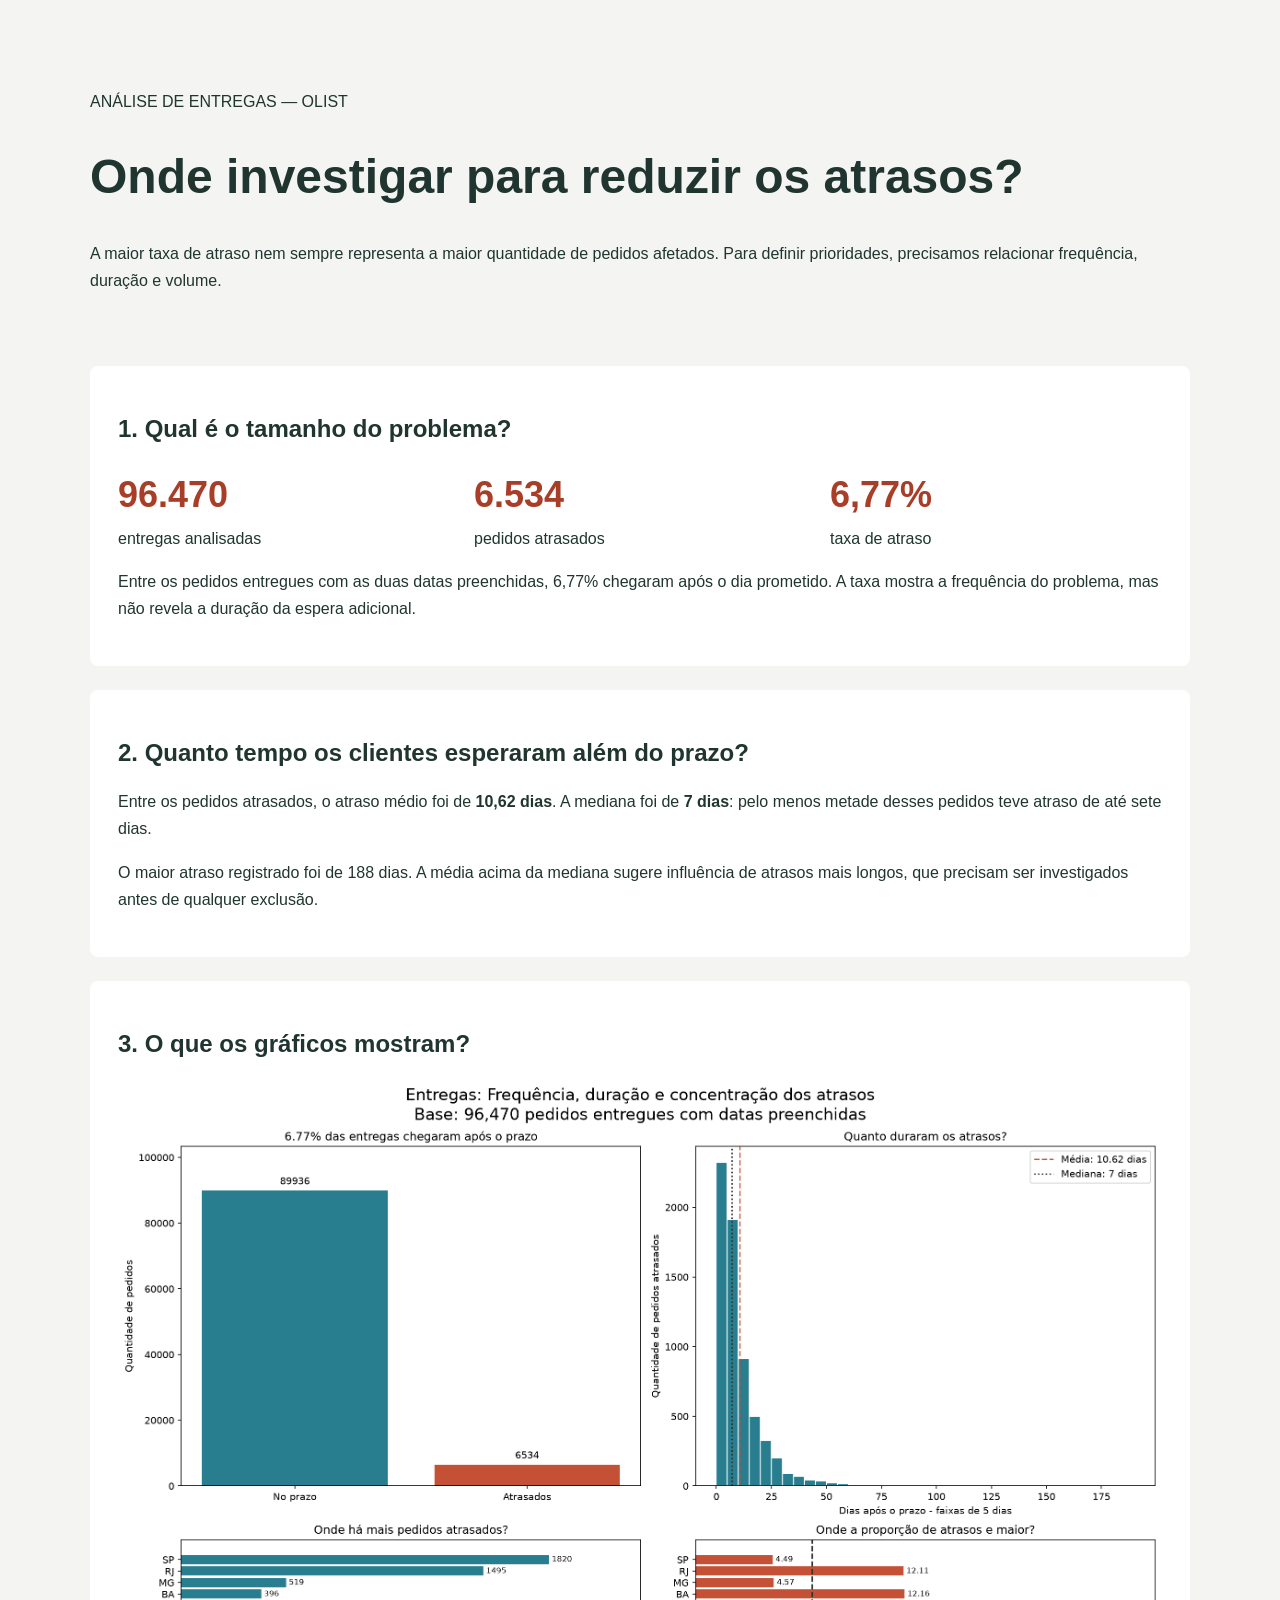
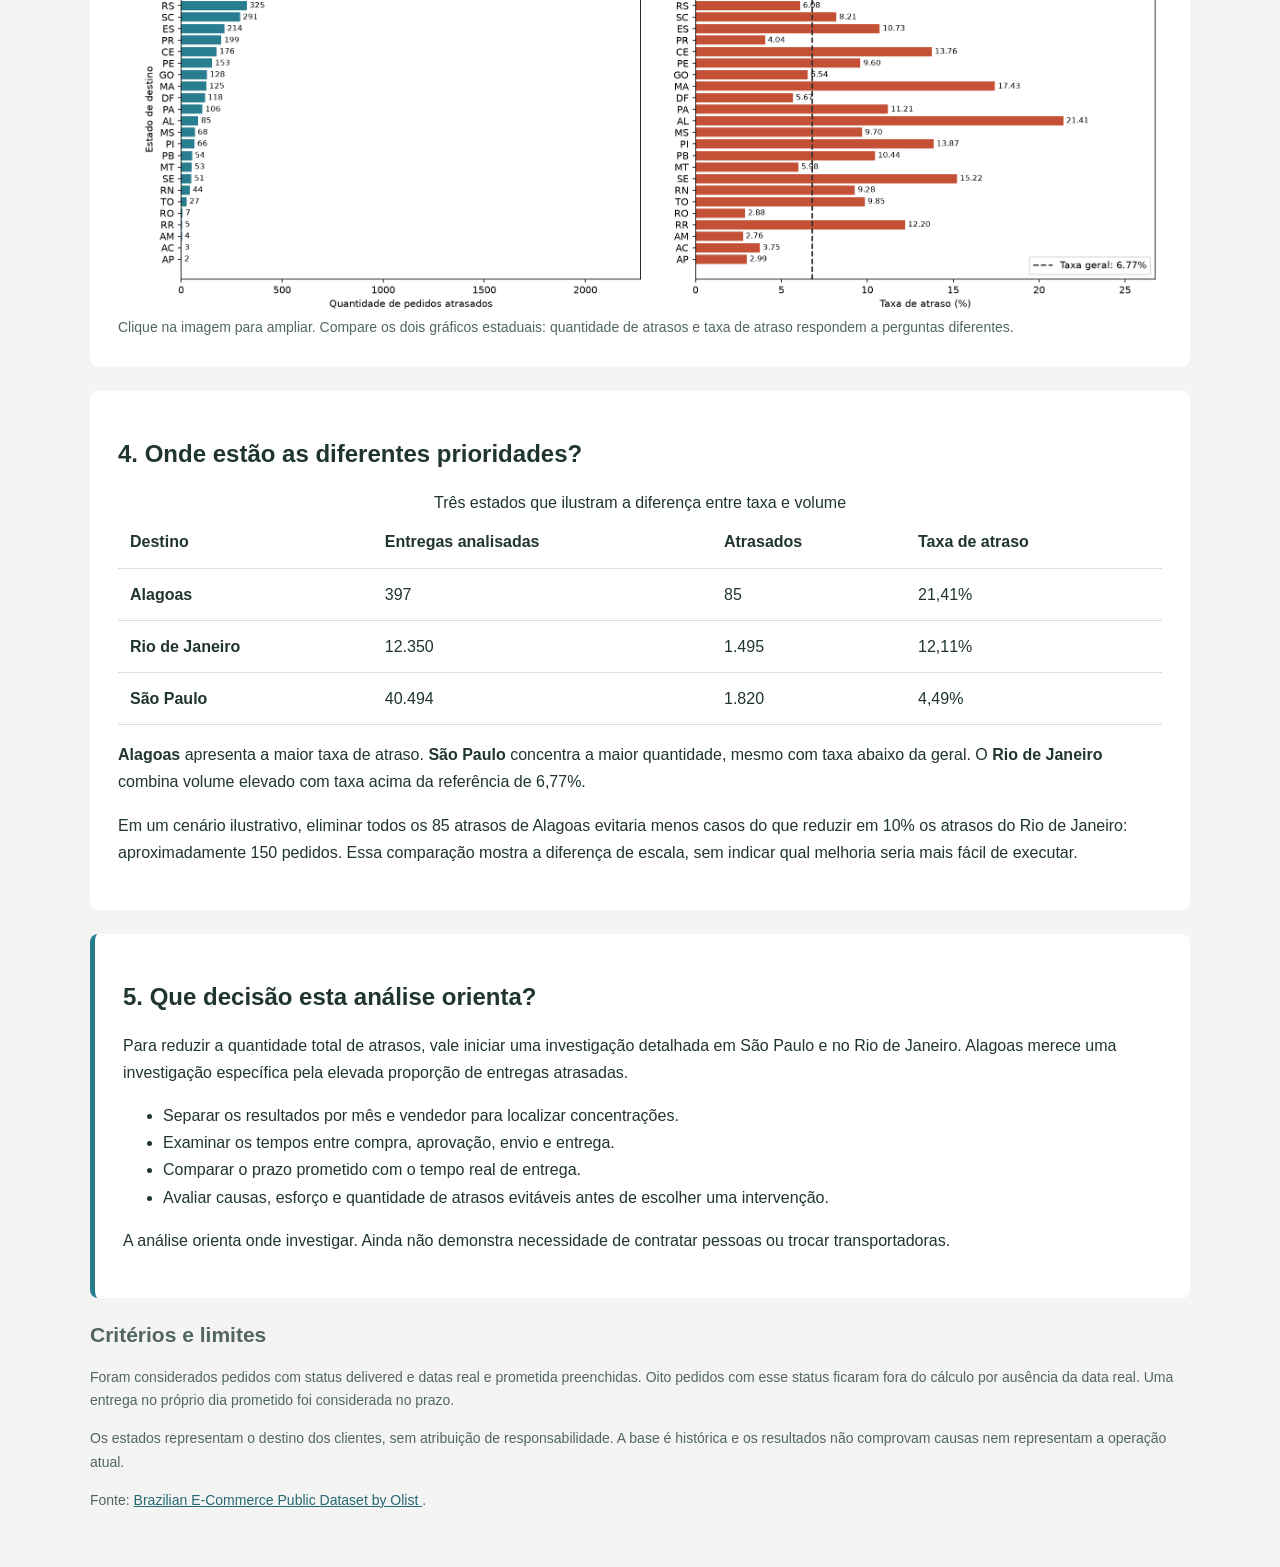
==== web/index.html @ 80754fc5 "Conclui análise dos prazos de entrega com indicadores e apresentação HTML - Calcula taxa de atraso, " ====
<!DOCTYPE html>
<html lang="pt-BR">

<head>
    <meta charset="UTF-8">
    <meta name="viewport" content="width=device-width, initial-scale=1.0">
    <title>Análise de entregas - Olist</title>
    <link rel="stylesheet" href="style.css">
</head>

<body>
    <main>
        <header>
            <p>ANÁLISE DE ENTREGAS — OLIST</p>
            <h1>Onde investigar para reduzir os atrasos?</h1>
            <p>
                A maior taxa de atraso nem sempre representa a maior
                quantidade de pedidos afetados. Para definir prioridades,
                precisamos relacionar frequência, duração e volume.
            </p>
        </header>

        <section>
            <h2>1. Qual é o tamanho do problema?</h2>

            <div class="indicadores">
                <div class="indicador">
                    <strong>96.470</strong>
                    <span>entregas analisadas</span>
                </div>

                <div class="indicador">
                    <strong>6.534</strong>
                    <span>pedidos atrasados</span>
                </div>

                <div class="indicador">
                    <strong>6,77%</strong>
                    <span>taxa de atraso</span>
                </div>
            </div>

            <p>
                Entre os pedidos entregues com as duas datas preenchidas,
                6,77% chegaram após o dia prometido. A taxa mostra a frequência
                do problema, mas não revela a duração da espera adicional.
            </p>
        </section>

        <section>
            <h2>2. Quanto tempo os clientes esperaram além do prazo?</h2>

            <p>
                Entre os pedidos atrasados, o atraso médio foi de
                <strong>10,62 dias</strong>. A mediana foi de
                <strong>7 dias</strong>: pelo menos metade desses pedidos
                teve atraso de até sete dias.
            </p>

            <p>
                O maior atraso registrado foi de 188 dias. A média acima
                da mediana sugere influência de atrasos mais longos,
                que precisam ser investigados antes de qualquer exclusão.
            </p>
        </section>

        <section>
            <h2>3. O que os gráficos mostram?</h2>

            <figure>
                <a href="imagens/grafico_entregas.png" target="_blank" rel="noopener">
                    <img src="imagens/grafico_entregas.png" alt="Quatro gráficos mostram a quantidade de entregas
                        no prazo e atrasadas, a distribuição dos dias de atraso
                        e a quantidade e a taxa de atraso por estado de destino.">
                </a>

                <figcaption>
                    Clique na imagem para ampliar. Compare os dois gráficos
                    estaduais: quantidade de atrasos e taxa de atraso
                    respondem a perguntas diferentes.
                </figcaption>
            </figure>
        </section>

        <section>
            <h2>4. Onde estão as diferentes prioridades?</h2>

            <div class="tabela">
                <table>
                    <caption>Três estados que ilustram a diferença entre taxa e volume</caption>
                    <thead>
                        <tr>
                            <th scope="col">Destino</th>
                            <th scope="col">Entregas analisadas</th>
                            <th scope="col">Atrasados</th>
                            <th scope="col">Taxa de atraso</th>
                        </tr>
                    </thead>
                    <tbody>
                        <tr>
                            <th scope="row">Alagoas</th>
                            <td>397</td>
                            <td>85</td>
                            <td>21,41%</td>
                        </tr>
                        <tr>
                            <th scope="row">Rio de Janeiro</th>
                            <td>12.350</td>
                            <td>1.495</td>
                            <td>12,11%</td>
                        </tr>
                        <tr>
                            <th scope="row">São Paulo</th>
                            <td>40.494</td>
                            <td>1.820</td>
                            <td>4,49%</td>
                        </tr>
                    </tbody>
                </table>
            </div>

            <p>
                <strong>Alagoas</strong> apresenta a maior taxa de atraso.
                <strong>São Paulo</strong> concentra a maior quantidade,
                mesmo com taxa abaixo da geral. O
                <strong>Rio de Janeiro</strong> combina volume elevado
                com taxa acima da referência de 6,77%.
            </p>

            <p>
                Em um cenário ilustrativo, eliminar todos os 85 atrasos
                de Alagoas evitaria menos casos do que reduzir em 10%
                os atrasos do Rio de Janeiro: aproximadamente 150 pedidos.
                Essa comparação mostra a diferença de escala,
                sem indicar qual melhoria seria mais fácil de executar.
            </p>
        </section>

        <section class="conclusao">
            <h2>5. Que decisão esta análise orienta?</h2>

            <p>
                Para reduzir a quantidade total de atrasos, vale iniciar
                uma investigação detalhada em São Paulo e no Rio de Janeiro.
                Alagoas merece uma investigação específica pela elevada
                proporção de entregas atrasadas.
            </p>

            <ul>
                <li>
                    Separar os resultados por mês e vendedor para localizar
                    concentrações.
                </li>
                <li>
                    Examinar os tempos entre compra, aprovação, envio e entrega.
                </li>
                <li>
                    Comparar o prazo prometido com o tempo real de entrega.
                </li>
                <li>
                    Avaliar causas, esforço e quantidade de atrasos evitáveis
                    antes de escolher uma intervenção.
                </li>
            </ul>

            <p>
                A análise orienta onde investigar. Ainda não demonstra
                necessidade de contratar pessoas ou trocar transportadoras.
            </p>
        </section>

        <footer>
            <h2>Critérios e limites</h2>
            <p>
                Foram considerados pedidos com status delivered e datas
                real e prometida preenchidas. Oito pedidos com esse status
                ficaram fora do cálculo por ausência da data real.
                Uma entrega no próprio dia prometido foi considerada no prazo.
            </p>
            <p>
                Os estados representam o destino dos clientes, sem atribuição
                de responsabilidade. A base é histórica e os resultados não
                comprovam causas nem representam a operação atual.
            </p>
            <p>
                Fonte:
                <a href="https://www.kaggle.com/datasets/olistbr/brazilian-ecommerce">
                    Brazilian E-Commerce Public Dataset by Olist
                </a>.
            </p>
        </footer>
    </main>
</body>

</html>
---- web/style.css ----
body {
     margin: 0;
     background: #f4f5f2;
     color: #203530;
     font-family: Arial, sans-serif;
     line-height: 1.7;
 }

 main {
     max-width: 1100px;
     margin: auto;
     padding: 40px 24px;
 }

 header {
     padding: 32px 0;
 }

 h1,
 h2 {
     line-height: 1.25;
 }

 h1 {
     font-size: clamp(30px, 5vw, 48px);
 }

 section {
     margin: 24px 0;
     padding: 28px;
     background: white;
     border-radius: 8px;
 }

 .indicadores {
     display: flex;
     flex-wrap: wrap;
     gap: 24px;
 }

 .indicador {
     flex: 1 1 180px;
 }

 .indicador strong {
     display: block;
     color: #a83e28;
     font-size: 36px;
 }

 figure {
     margin: 0;
 }

 img {
     display: block;
     max-width: 100%;
     height: auto;
 }

 figcaption,
 footer {
     color: #52665e;
     font-size: 14px;
 }

 .conclusao {
     border-left: 5px solid #287d8e;
 }

 .tabela {
     overflow-x: auto;
 }

 table {
     width: 100%;
     border-collapse: collapse;
 }

 th,
 td {
     padding: 12px;
     text-align: left;
     border-bottom: 1px solid #ddd;
 }

 a {
     color: #246775;
 }
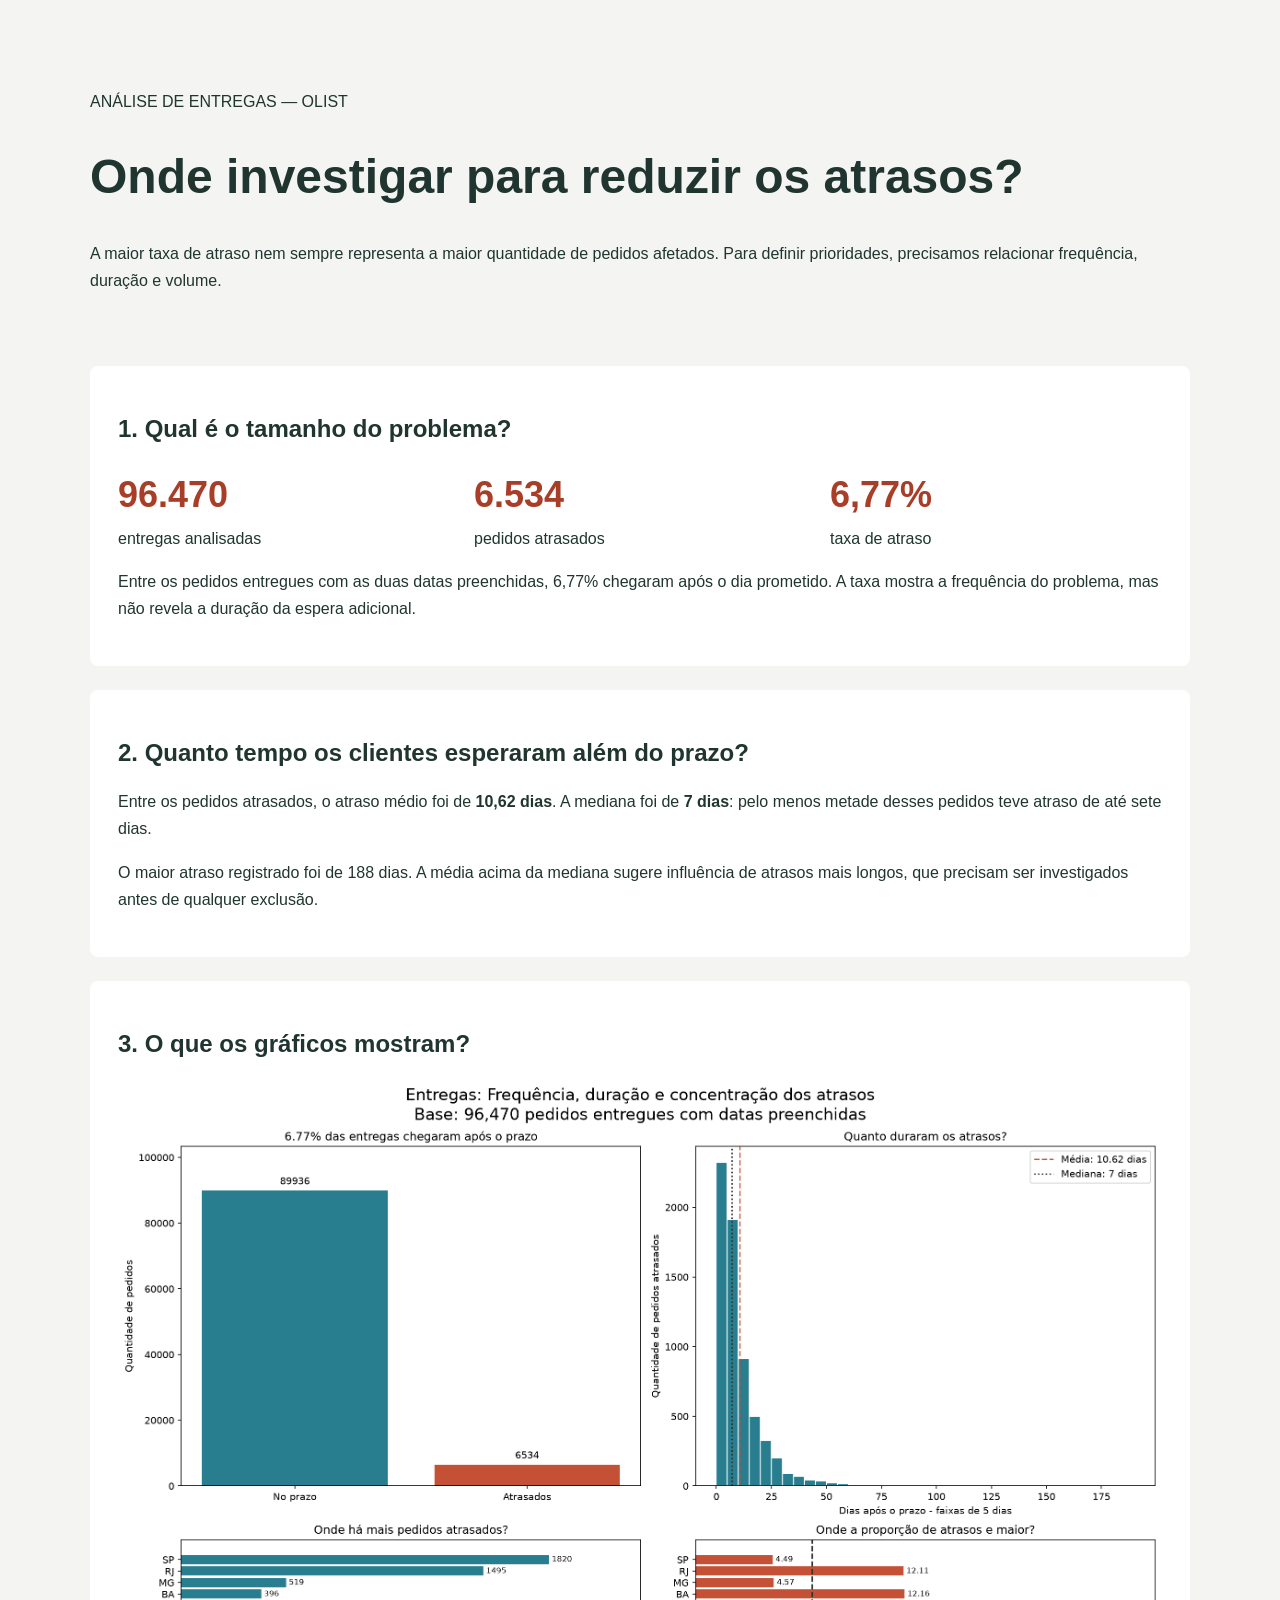
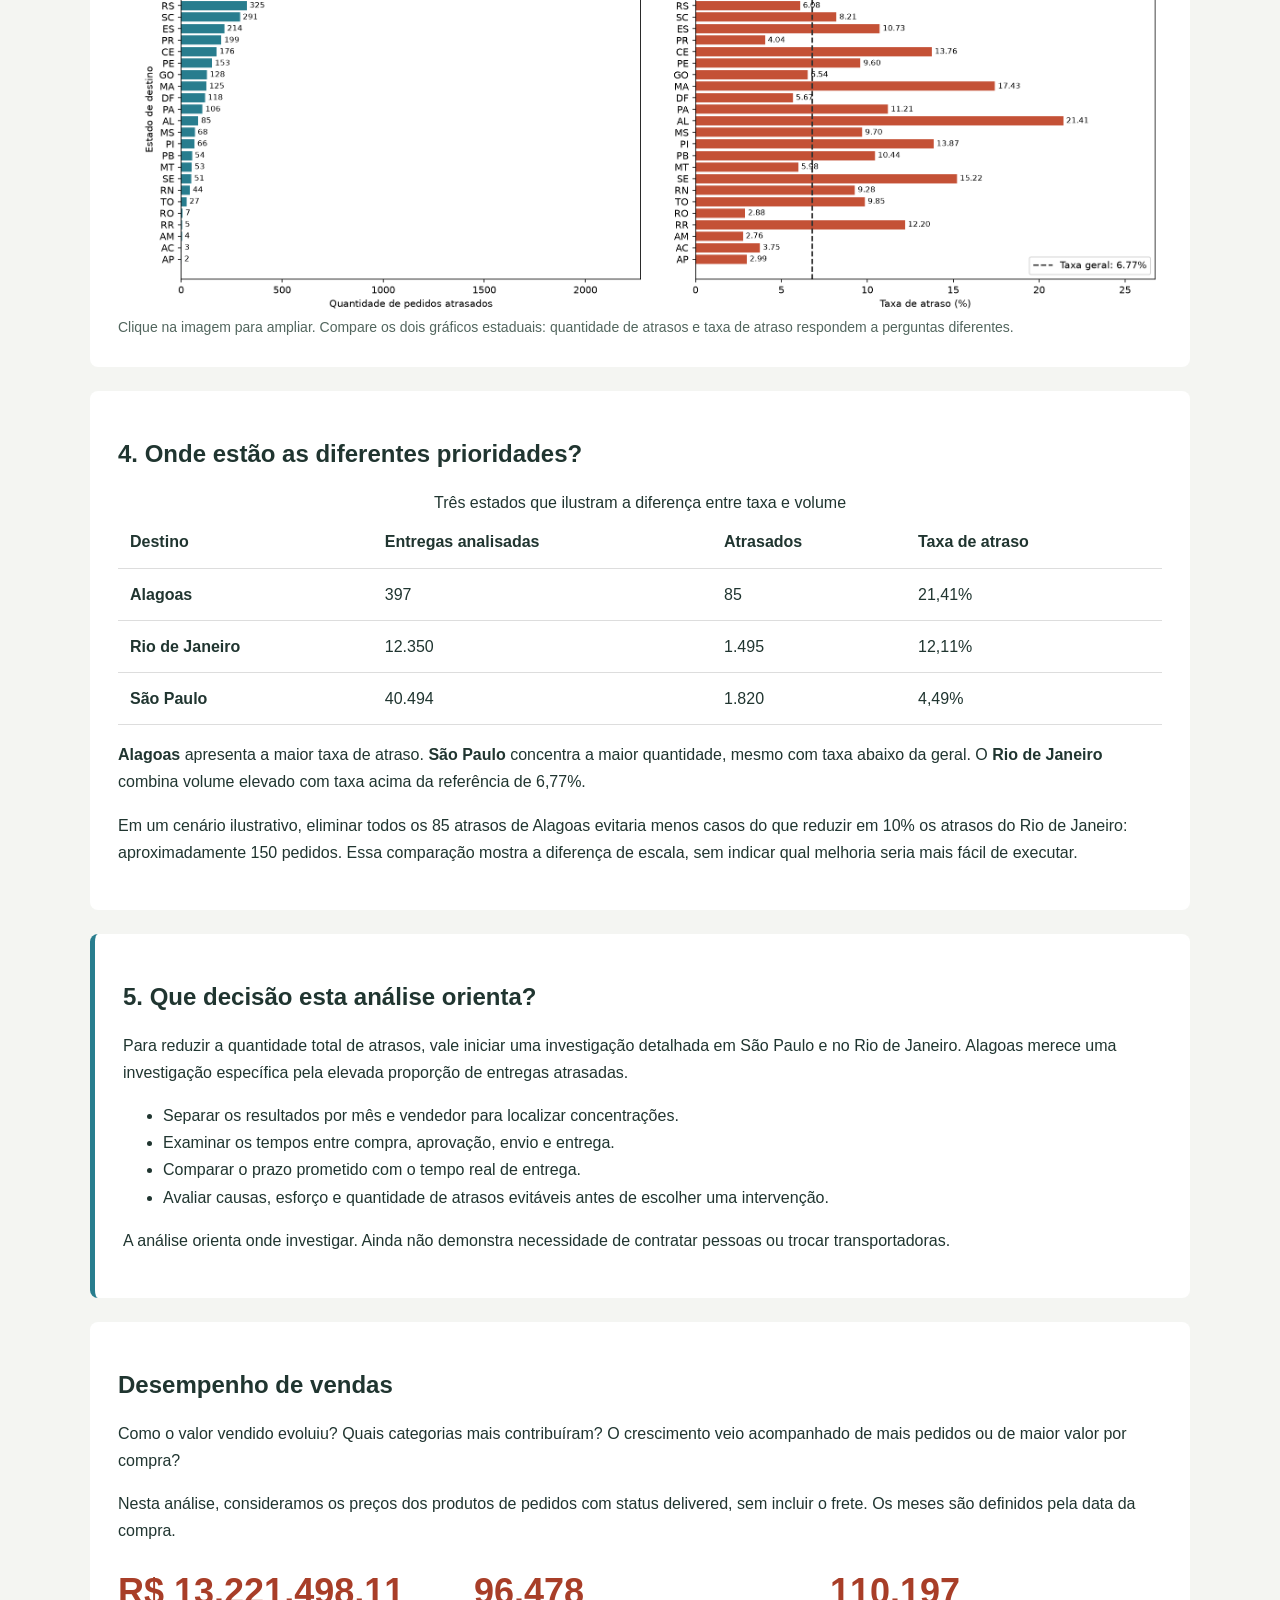
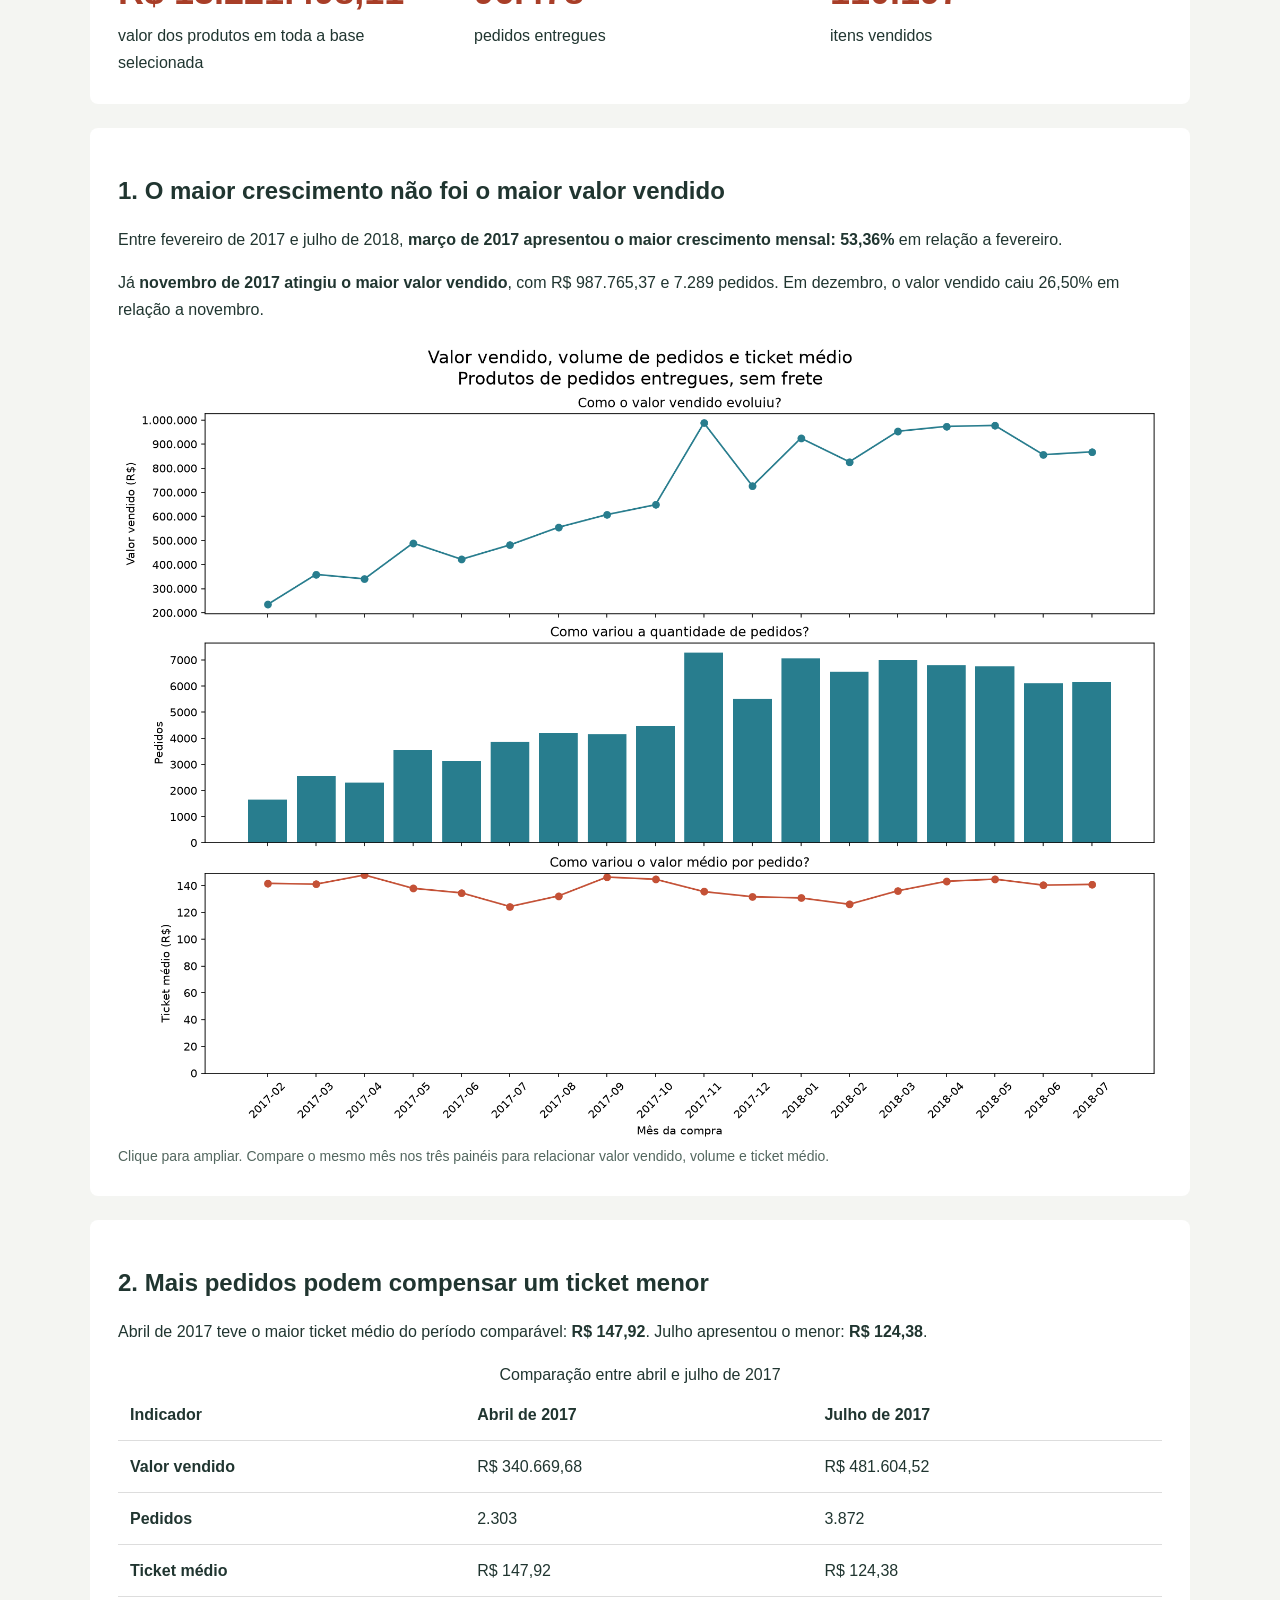
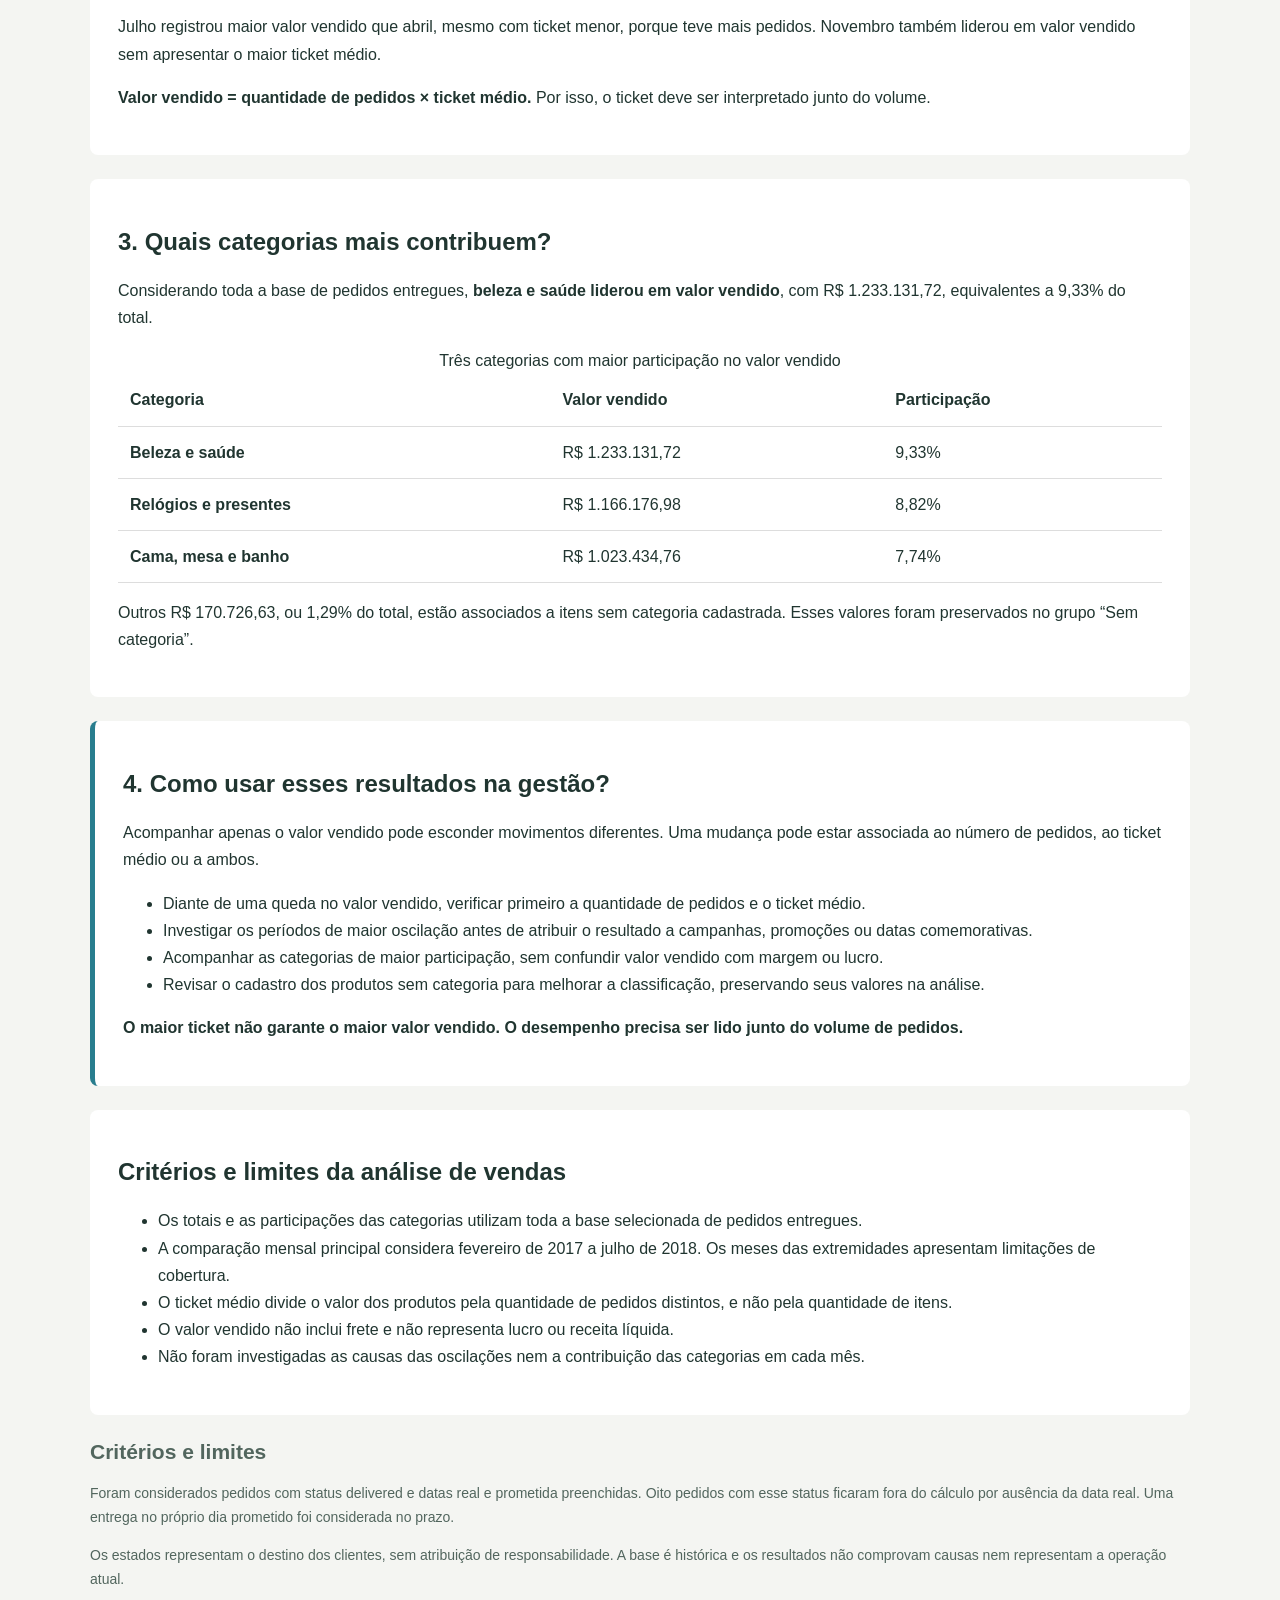
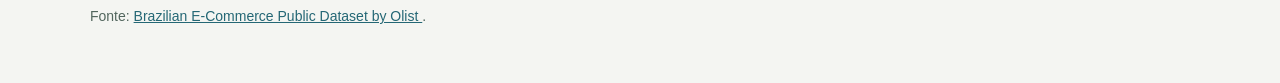
==== commit 4359f72b: "Adiciona análise de desempenho de vendas e apresentação dos resultados - Analisa evolução mensal do " ====
--- a/web/index.html
+++ b/web/index.html
@@ -169,6 +169,251 @@
             </p>
         </section>
 
+        <section id="vendas">
+            <h2>Desempenho de vendas</h2>
+
+            <p>
+                Como o valor vendido evoluiu? Quais categorias mais contribuíram?
+                O crescimento veio acompanhado de mais pedidos ou de maior
+                valor por compra?
+            </p>
+
+            <p>
+                Nesta análise, consideramos os preços dos produtos de pedidos
+                com status delivered, sem incluir o frete. Os meses são definidos
+                pela data da compra.
+            </p>
+
+            <div class="indicadores">
+                <div class="indicador">
+                    <strong>R$ 13.221.498,11</strong>
+                    <span>valor dos produtos em toda a base selecionada</span>
+                </div>
+
+                <div class="indicador">
+                    <strong>96.478</strong>
+                    <span>pedidos entregues</span>
+                </div>
+
+                <div class="indicador">
+                    <strong>110.197</strong>
+                    <span>itens vendidos</span>
+                </div>
+            </div>
+        </section>
+
+        <section>
+            <h2>1. O maior crescimento não foi o maior valor vendido</h2>
+
+            <p>
+                Entre fevereiro de 2017 e julho de 2018,
+                <strong>março de 2017 apresentou o maior crescimento mensal:
+                    53,36%</strong> em relação a fevereiro.
+            </p>
+
+            <p>
+                Já <strong>novembro de 2017 atingiu o maior valor vendido</strong>,
+                com R$ 987.765,37 e 7.289 pedidos. Em dezembro, o valor vendido
+                caiu 26,50% em relação a novembro.
+            </p>
+
+            <figure>
+                <a href="imagens/grafico_vendas_mensais.png" target="_blank" rel="noopener">
+                    <img src="imagens/grafico_vendas_mensais.png" alt="Três gráficos mensais apresentam valor vendido,
+                quantidade de pedidos e ticket médio, de fevereiro
+                de 2017 a julho de 2018.">
+                </a>
+
+                <figcaption>
+                    Clique para ampliar. Compare o mesmo mês nos três painéis
+                    para relacionar valor vendido, volume e ticket médio.
+                </figcaption>
+            </figure>
+        </section>
+
+        <section>
+            <h2>2. Mais pedidos podem compensar um ticket menor</h2>
+
+            <p>
+                Abril de 2017 teve o maior ticket médio do período comparável:
+                <strong>R$ 147,92</strong>. Julho apresentou o menor:
+                <strong>R$ 124,38</strong>.
+            </p>
+
+            <div class="tabela">
+                <table>
+                    <caption>
+                        Comparação entre abril e julho de 2017
+                    </caption>
+
+                    <thead>
+                        <tr>
+                            <th scope="col">Indicador</th>
+                            <th scope="col">Abril de 2017</th>
+                            <th scope="col">Julho de 2017</th>
+                        </tr>
+                    </thead>
+
+                    <tbody>
+                        <tr>
+                            <th scope="row">Valor vendido</th>
+                            <td>R$ 340.669,68</td>
+                            <td>R$ 481.604,52</td>
+                        </tr>
+
+                        <tr>
+                            <th scope="row">Pedidos</th>
+                            <td>2.303</td>
+                            <td>3.872</td>
+                        </tr>
+
+                        <tr>
+                            <th scope="row">Ticket médio</th>
+                            <td>R$ 147,92</td>
+                            <td>R$ 124,38</td>
+                        </tr>
+                    </tbody>
+                </table>
+            </div>
+
+            <p>
+                Julho registrou maior valor vendido que abril,
+                mesmo com ticket menor, porque teve mais pedidos.
+                Novembro também liderou em valor vendido sem apresentar
+                o maior ticket médio.
+            </p>
+
+            <p>
+                <strong>
+                    Valor vendido = quantidade de pedidos × ticket médio.
+                </strong>
+                Por isso, o ticket deve ser interpretado junto do volume.
+            </p>
+        </section>
+
+        <section>
+            <h2>3. Quais categorias mais contribuem?</h2>
+
+            <p>
+                Considerando toda a base de pedidos entregues,
+                <strong>beleza e saúde liderou em valor vendido</strong>,
+                com R$ 1.233.131,72, equivalentes a 9,33% do total.
+            </p>
+
+            <div class="tabela">
+                <table>
+                    <caption>
+                        Três categorias com maior participação no valor vendido
+                    </caption>
+
+                    <thead>
+                        <tr>
+                            <th scope="col">Categoria</th>
+                            <th scope="col">Valor vendido</th>
+                            <th scope="col">Participação</th>
+                        </tr>
+                    </thead>
+
+                    <tbody>
+                        <tr>
+                            <th scope="row">Beleza e saúde</th>
+                            <td>R$ 1.233.131,72</td>
+                            <td>9,33%</td>
+                        </tr>
+
+                        <tr>
+                            <th scope="row">Relógios e presentes</th>
+                            <td>R$ 1.166.176,98</td>
+                            <td>8,82%</td>
+                        </tr>
+
+                        <tr>
+                            <th scope="row">Cama, mesa e banho</th>
+                            <td>R$ 1.023.434,76</td>
+                            <td>7,74%</td>
+                        </tr>
+                    </tbody>
+                </table>
+            </div>
+
+            <p>
+                Outros R$ 170.726,63, ou 1,29% do total, estão associados
+                a itens sem categoria cadastrada. Esses valores foram
+                preservados no grupo “Sem categoria”.
+            </p>
+        </section>
+
+        <section class="conclusao">
+            <h2>4. Como usar esses resultados na gestão?</h2>
+
+            <p>
+                Acompanhar apenas o valor vendido pode esconder movimentos
+                diferentes. Uma mudança pode estar associada ao número
+                de pedidos, ao ticket médio ou a ambos.
+            </p>
+
+            <ul>
+                <li>
+                    Diante de uma queda no valor vendido, verificar primeiro
+                    a quantidade de pedidos e o ticket médio.
+                </li>
+
+                <li>
+                    Investigar os períodos de maior oscilação antes de atribuir
+                    o resultado a campanhas, promoções ou datas comemorativas.
+                </li>
+
+                <li>
+                    Acompanhar as categorias de maior participação, sem confundir
+                    valor vendido com margem ou lucro.
+                </li>
+
+                <li>
+                    Revisar o cadastro dos produtos sem categoria para melhorar
+                    a classificação, preservando seus valores na análise.
+                </li>
+            </ul>
+
+            <p>
+                <strong>
+                    O maior ticket não garante o maior valor vendido.
+                    O desempenho precisa ser lido junto do volume de pedidos.
+                </strong>
+            </p>
+        </section>
+
+        <section>
+            <h2>Critérios e limites da análise de vendas</h2>
+
+            <ul>
+                <li>
+                    Os totais e as participações das categorias utilizam toda
+                    a base selecionada de pedidos entregues.
+                </li>
+
+                <li>
+                    A comparação mensal principal considera fevereiro de 2017
+                    a julho de 2018. Os meses das extremidades apresentam
+                    limitações de cobertura.
+                </li>
+
+                <li>
+                    O ticket médio divide o valor dos produtos pela quantidade
+                    de pedidos distintos, e não pela quantidade de itens.
+                </li>
+
+                <li>
+                    O valor vendido não inclui frete e não representa
+                    lucro ou receita líquida.
+                </li>
+
+                <li>
+                    Não foram investigadas as causas das oscilações nem
+                    a contribuição das categorias em cada mês.
+                </li>
+            </ul>
+        </section>
+
         <footer>
             <h2>Critérios e limites</h2>
             <p>
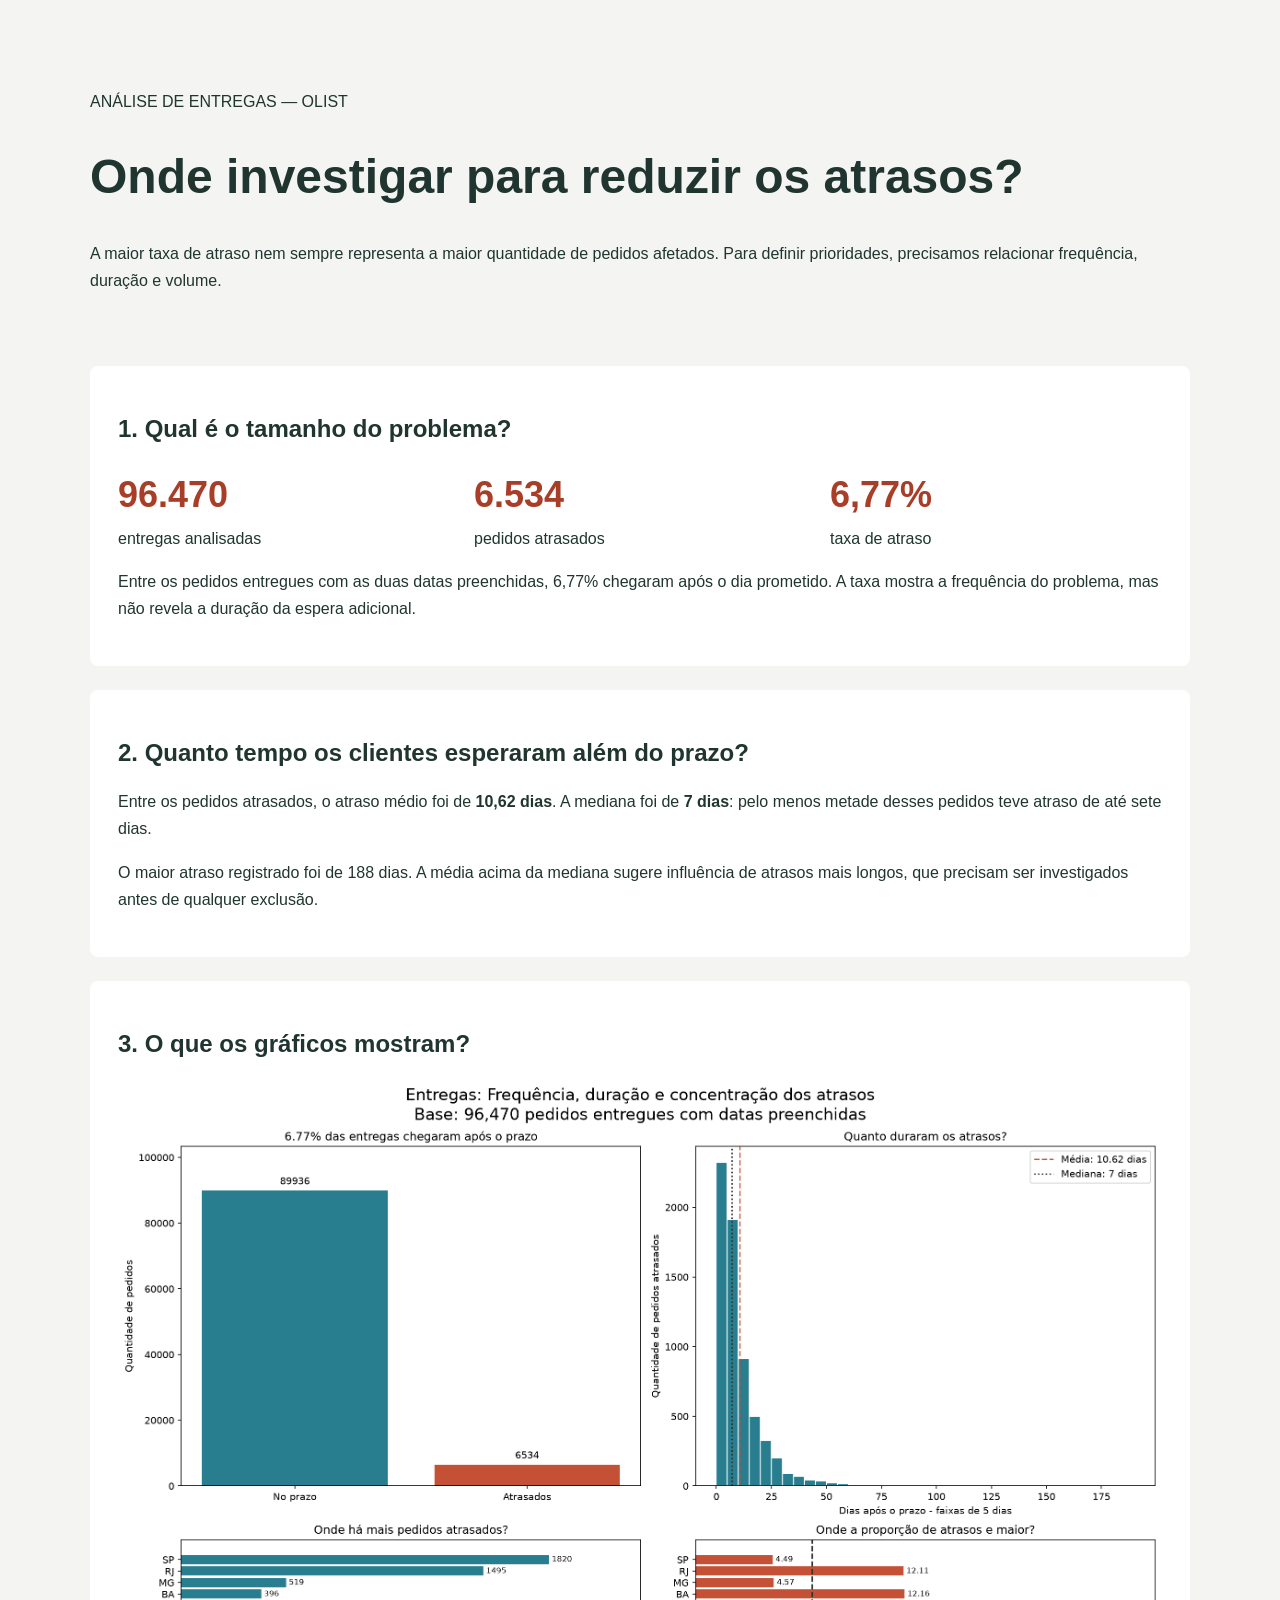
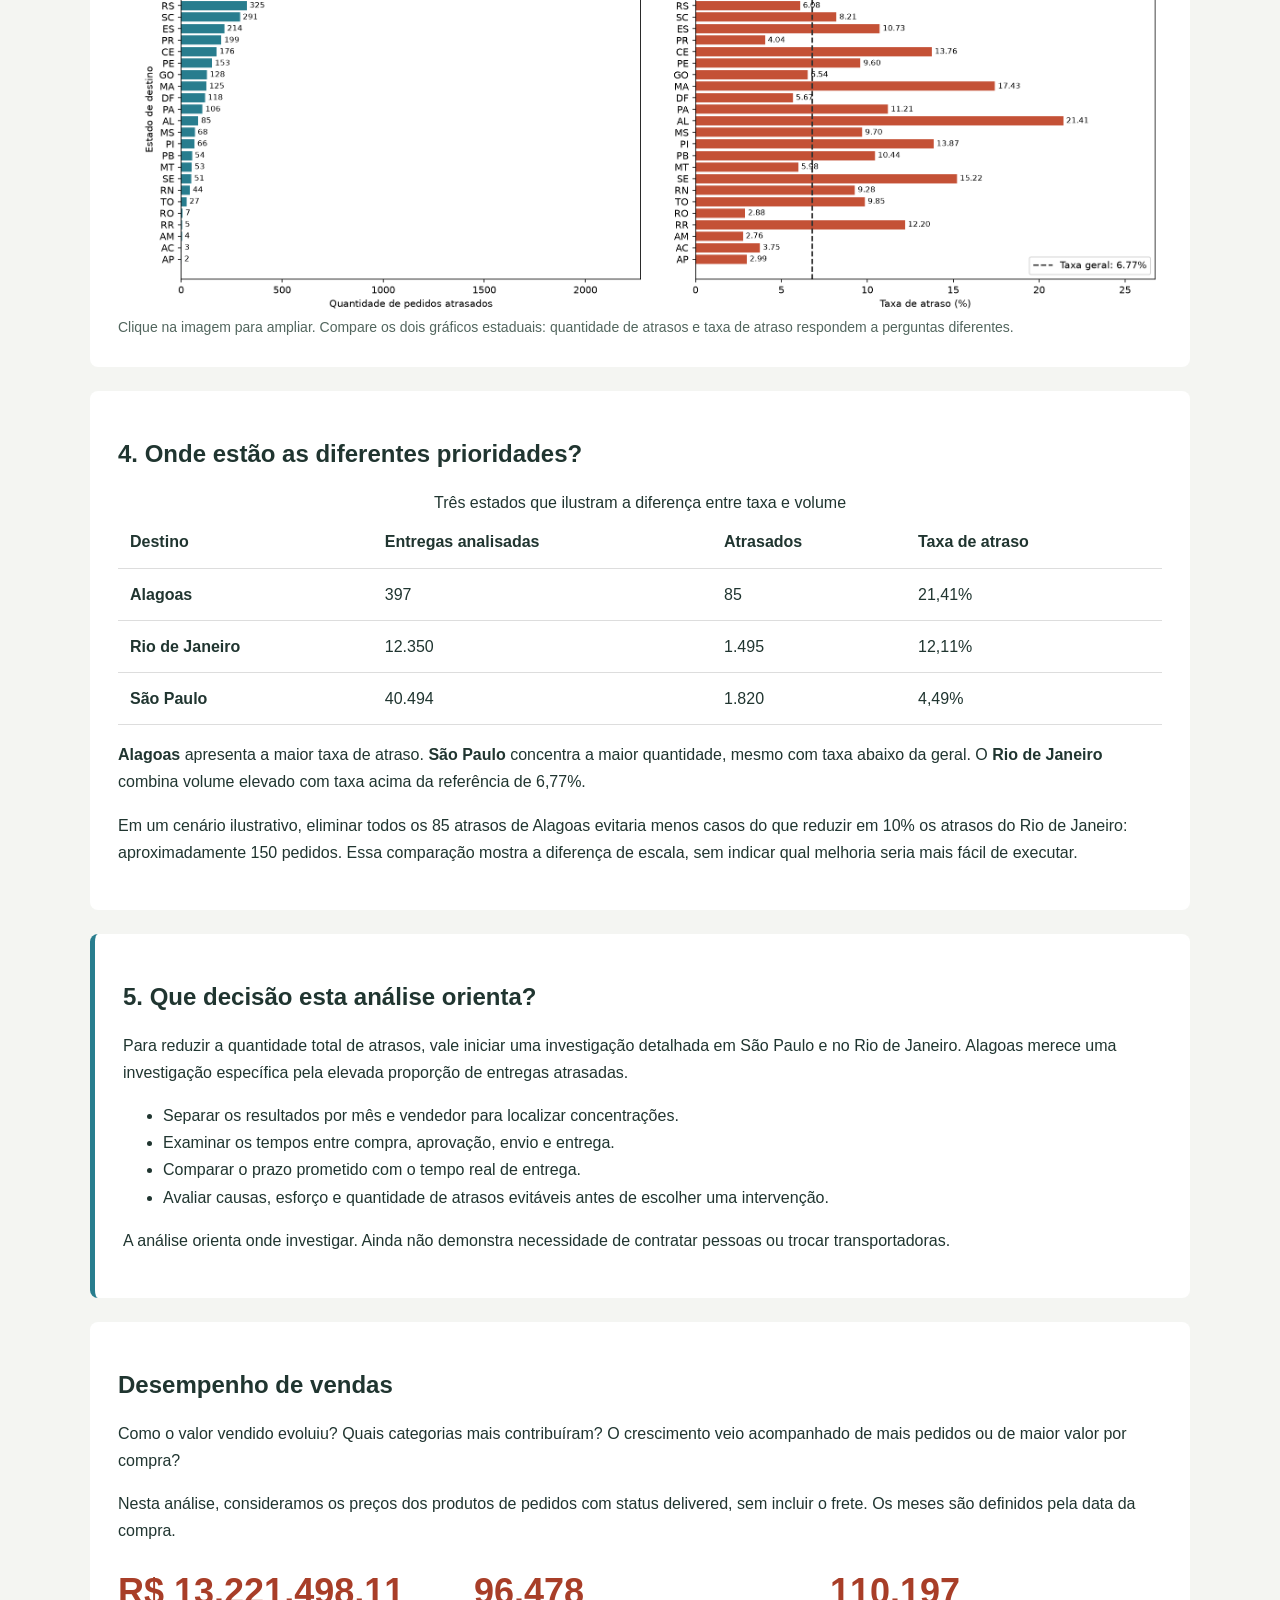
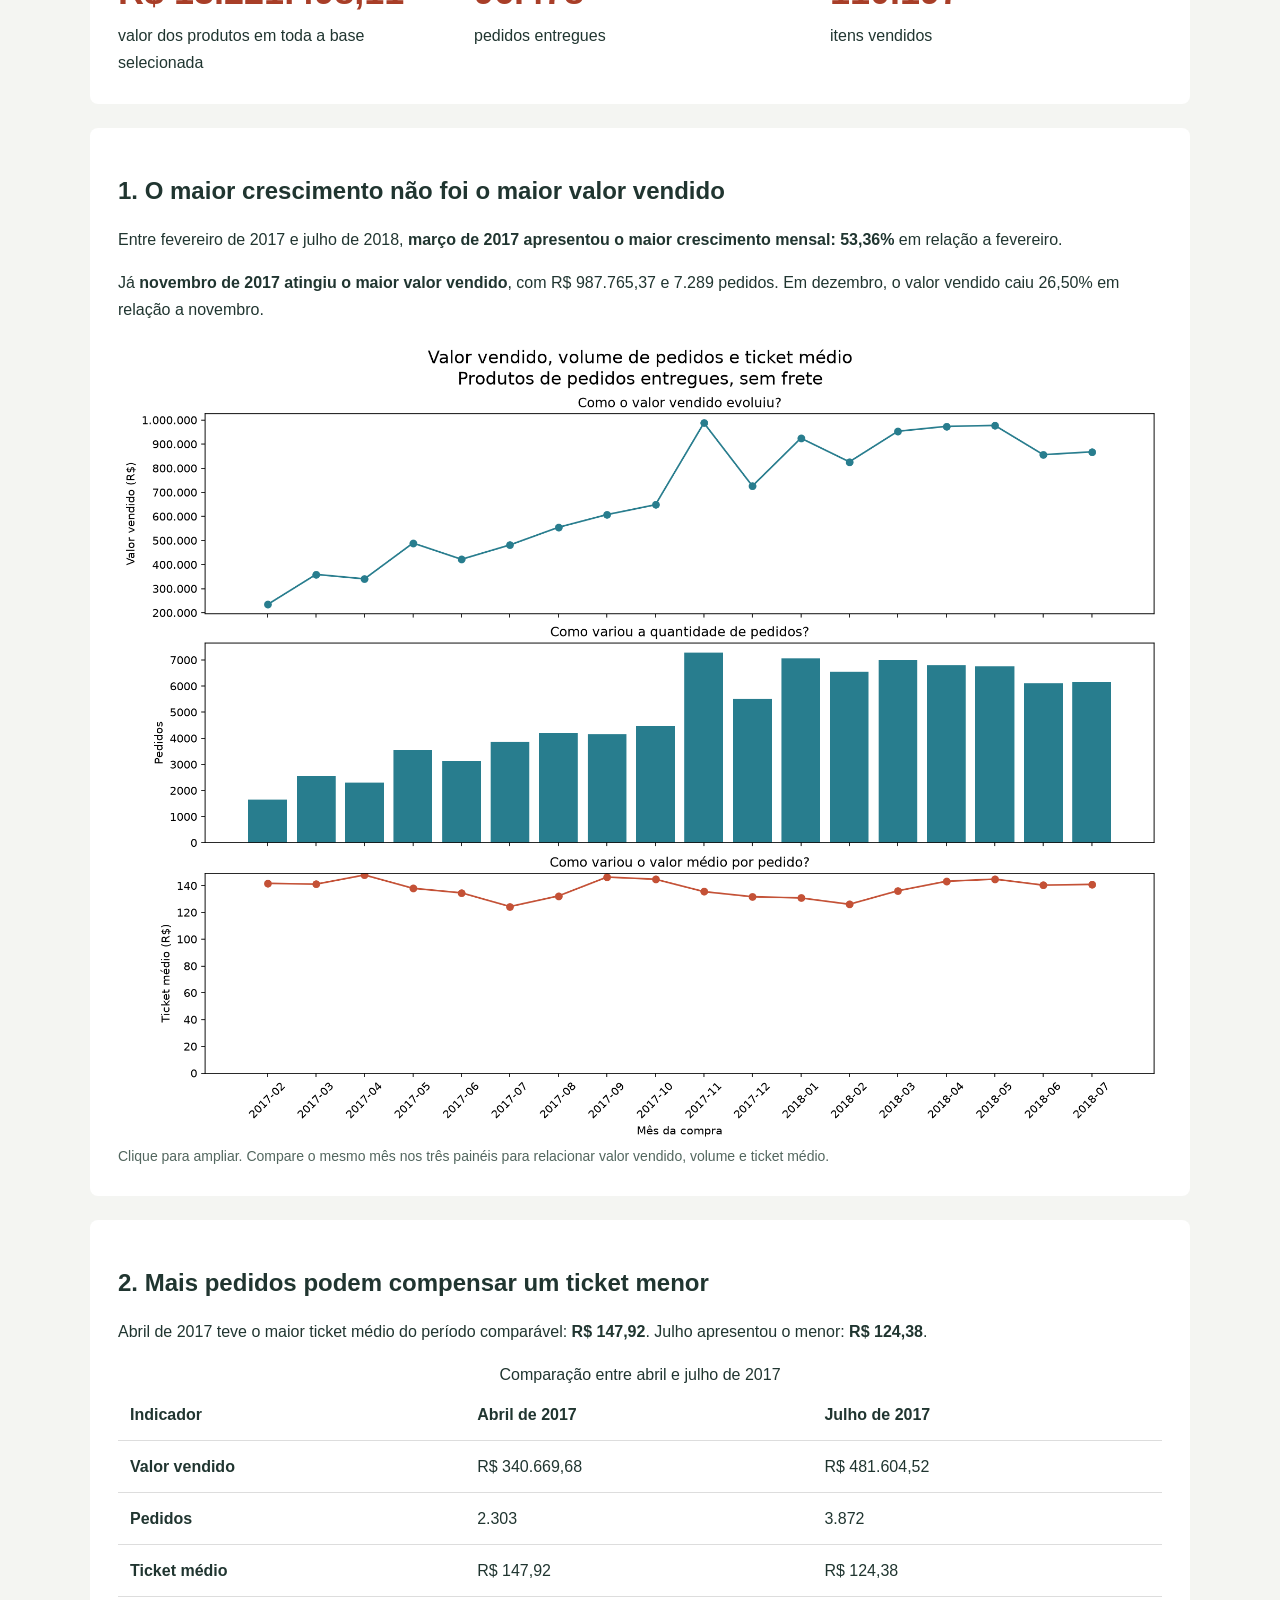
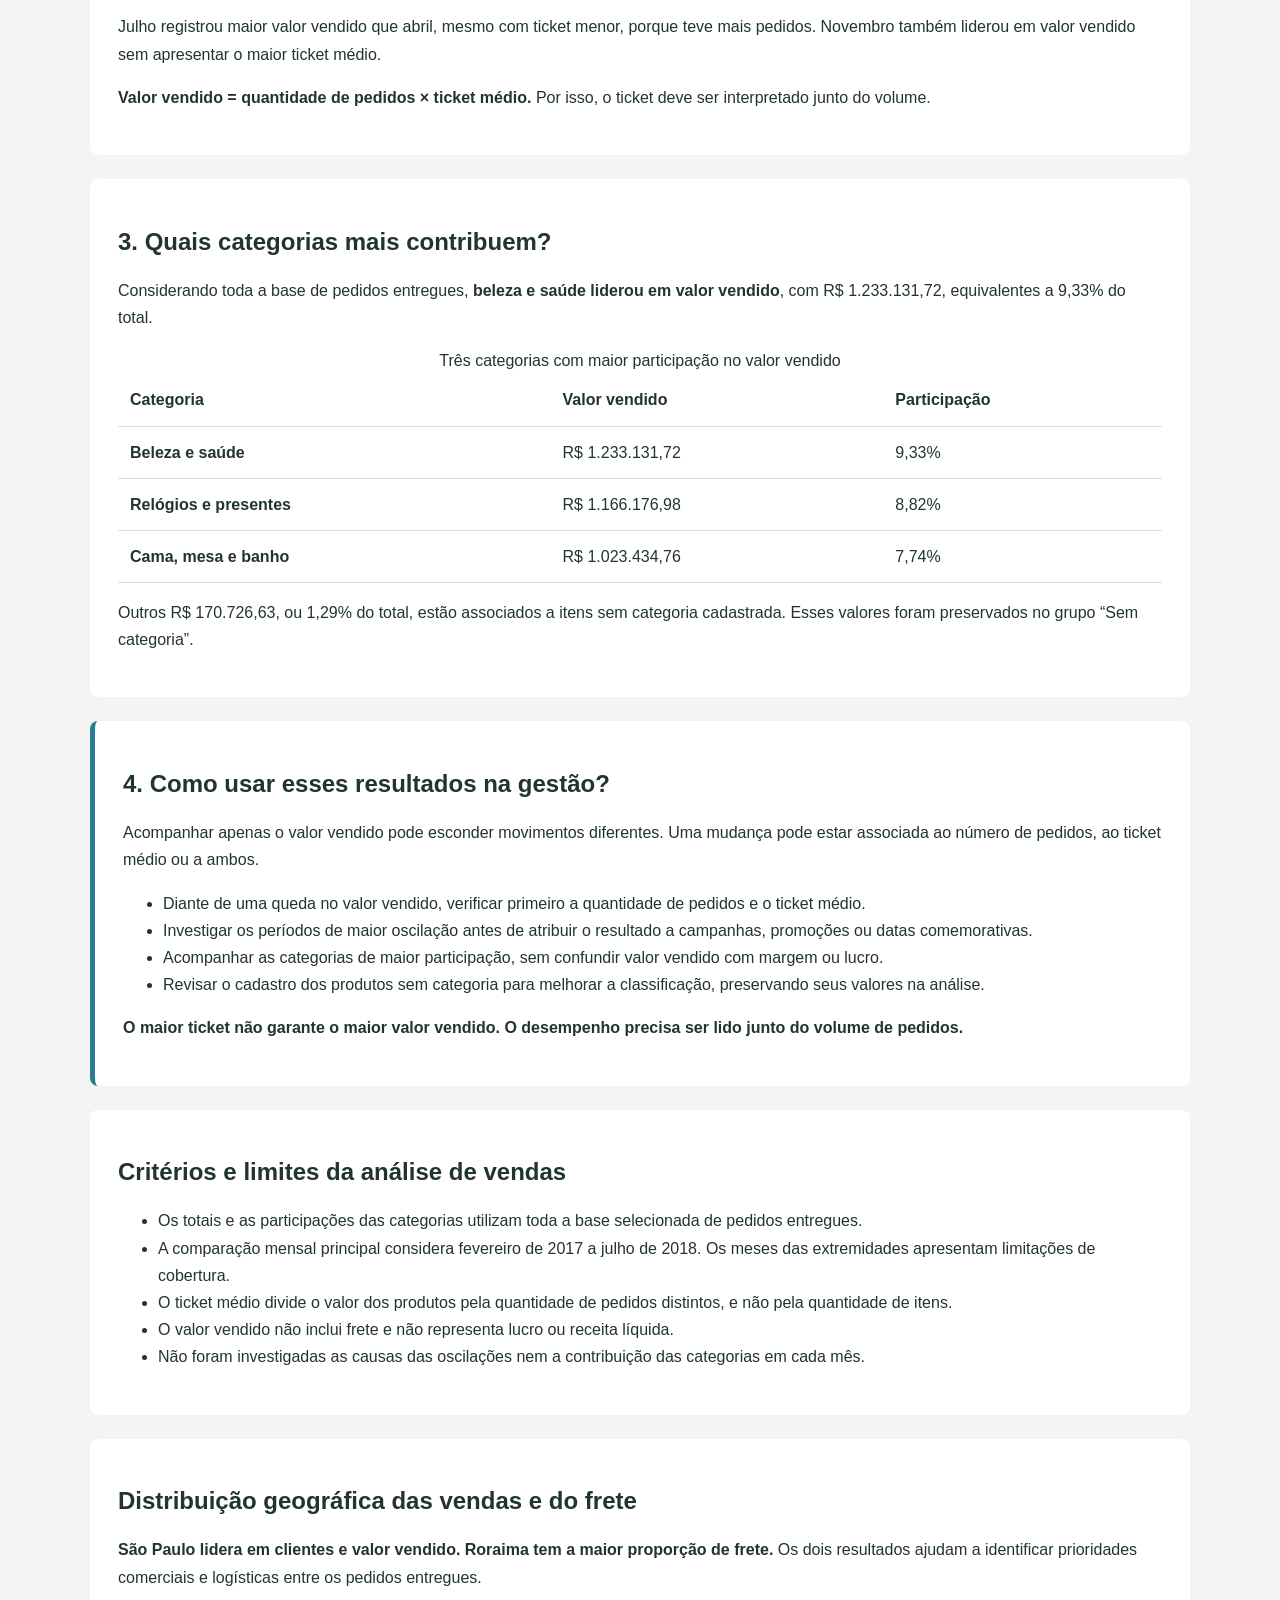
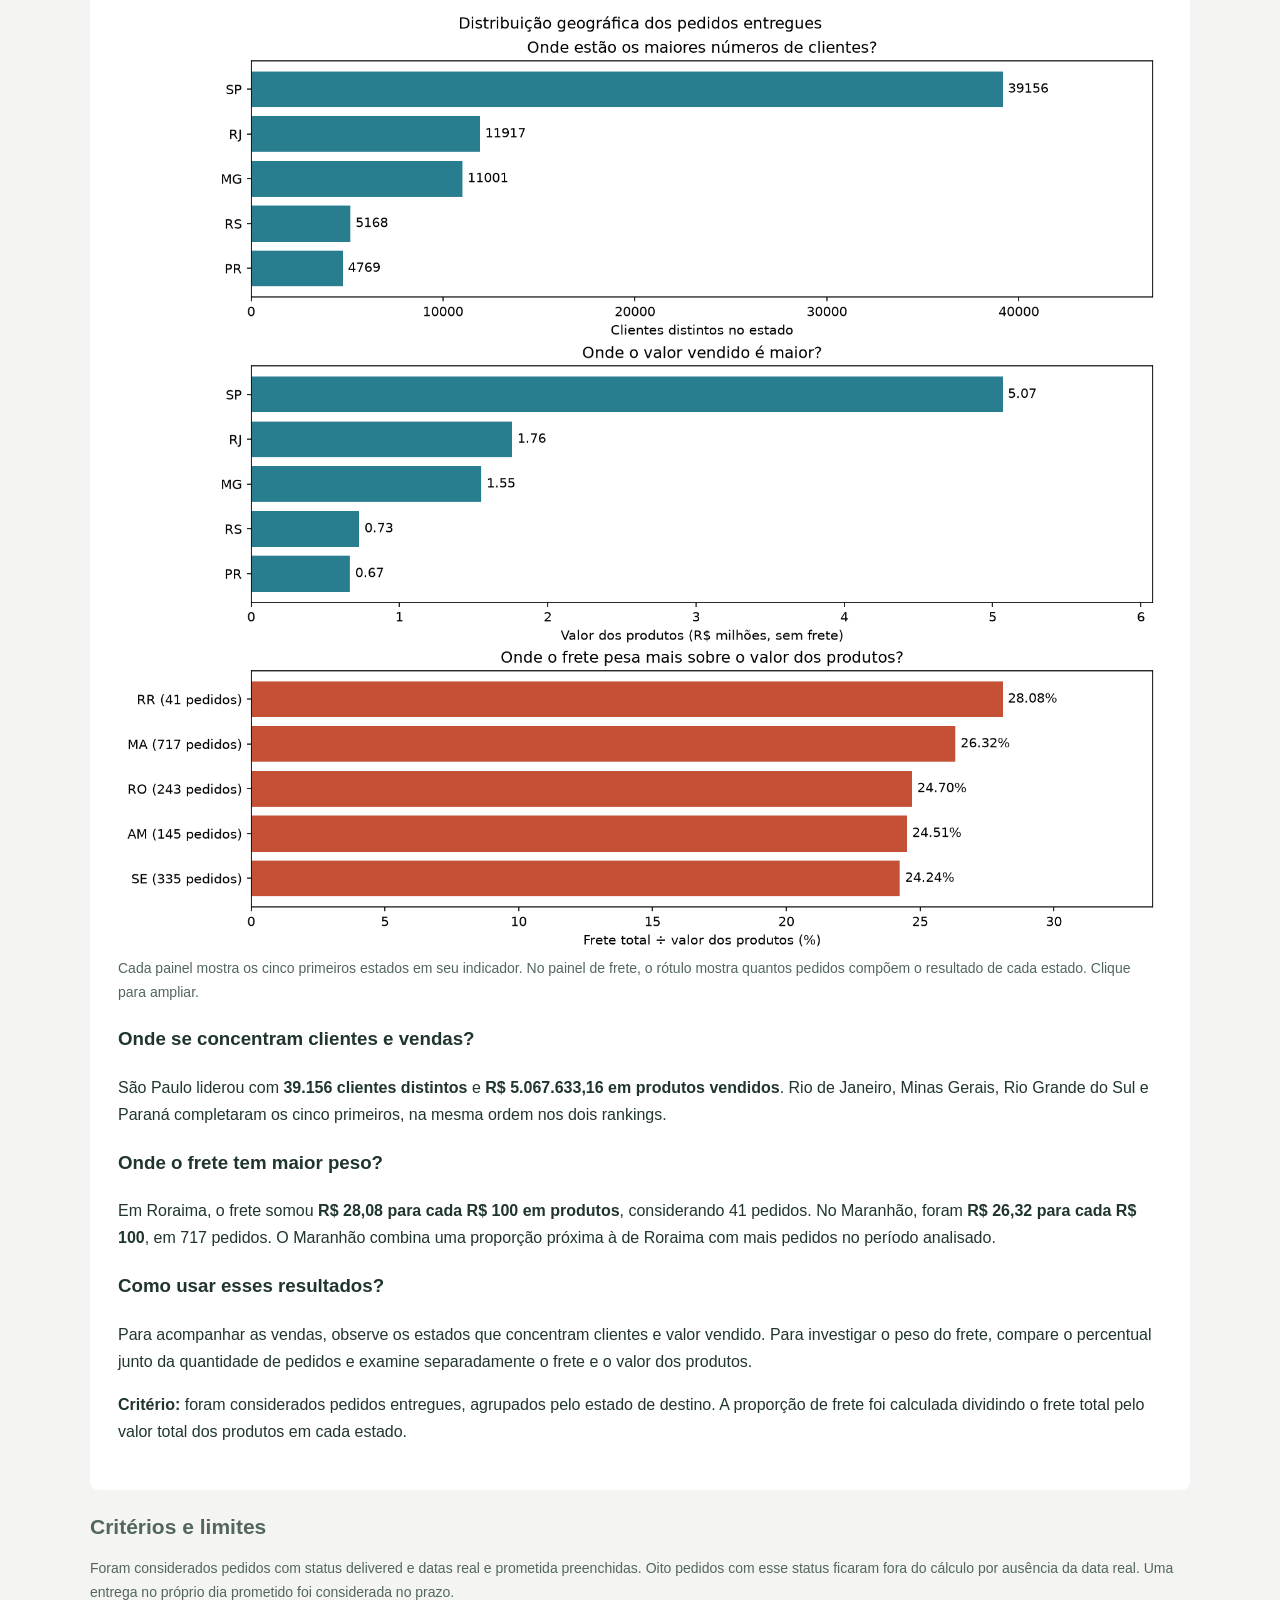
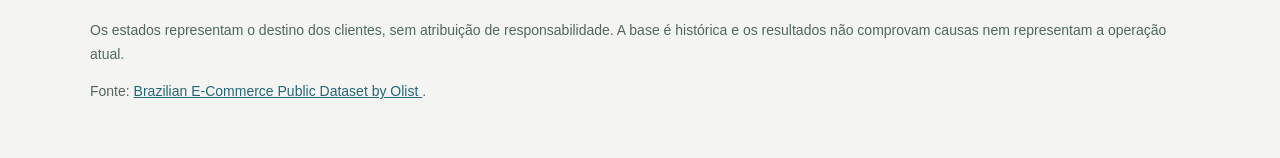
==== commit c03aac93: "Adiciona análise geográfica das vendas e do frete - Compara clientes distintos e valor vendido por e" ====
--- a/web/index.html
+++ b/web/index.html
@@ -414,6 +414,65 @@
             </ul>
         </section>
 
+        <section id="geografia">
+            <h2>Distribuição geográfica das vendas e do frete</h2>
+
+            <p>
+                <strong>São Paulo lidera em clientes e valor vendido.
+                    Roraima tem a maior proporção de frete.</strong>
+                Os dois resultados ajudam a identificar prioridades comerciais
+                e logísticas entre os pedidos entregues.
+            </p>
+
+            <figure>
+                <a href="imagens/grafico_geografia.png" target="_blank" rel="noopener">
+                    <img src="imagens/grafico_geografia.png" alt="São Paulo lidera em clientes e valor vendido.
+                Roraima lidera em proporção de frete, com 28,08% em 41 pedidos.">
+                </a>
+
+                <figcaption>
+                    Cada painel mostra os cinco primeiros estados em seu indicador.
+                    No painel de frete, o rótulo mostra quantos pedidos compõem
+                    o resultado de cada estado. Clique para ampliar.
+                </figcaption>
+            </figure>
+
+            <h3>Onde se concentram clientes e vendas?</h3>
+
+            <p>
+                São Paulo liderou com <strong>39.156 clientes distintos</strong>
+                e <strong>R$ 5.067.633,16 em produtos vendidos</strong>.
+                Rio de Janeiro, Minas Gerais, Rio Grande do Sul e Paraná
+                completaram os cinco primeiros, na mesma ordem nos dois rankings.
+            </p>
+
+            <h3>Onde o frete tem maior peso?</h3>
+
+            <p>
+                Em Roraima, o frete somou <strong>R$ 28,08 para cada R$ 100
+                    em produtos</strong>, considerando 41 pedidos. No Maranhão,
+                foram <strong>R$ 26,32 para cada R$ 100</strong>, em 717 pedidos.
+                O Maranhão combina uma proporção próxima à de Roraima
+                com mais pedidos no período analisado.
+            </p>
+
+            <h3>Como usar esses resultados?</h3>
+
+            <p>
+                Para acompanhar as vendas, observe os estados que concentram
+                clientes e valor vendido. Para investigar o peso do frete,
+                compare o percentual junto da quantidade de pedidos e examine
+                separadamente o frete e o valor dos produtos.
+            </p>
+
+            <p>
+                <strong>Critério:</strong> foram considerados pedidos entregues,
+                agrupados pelo estado de destino. A proporção de frete foi
+                calculada dividindo o frete total pelo valor total dos produtos
+                em cada estado.
+            </p>
+        </section>
+
         <footer>
             <h2>Critérios e limites</h2>
             <p>
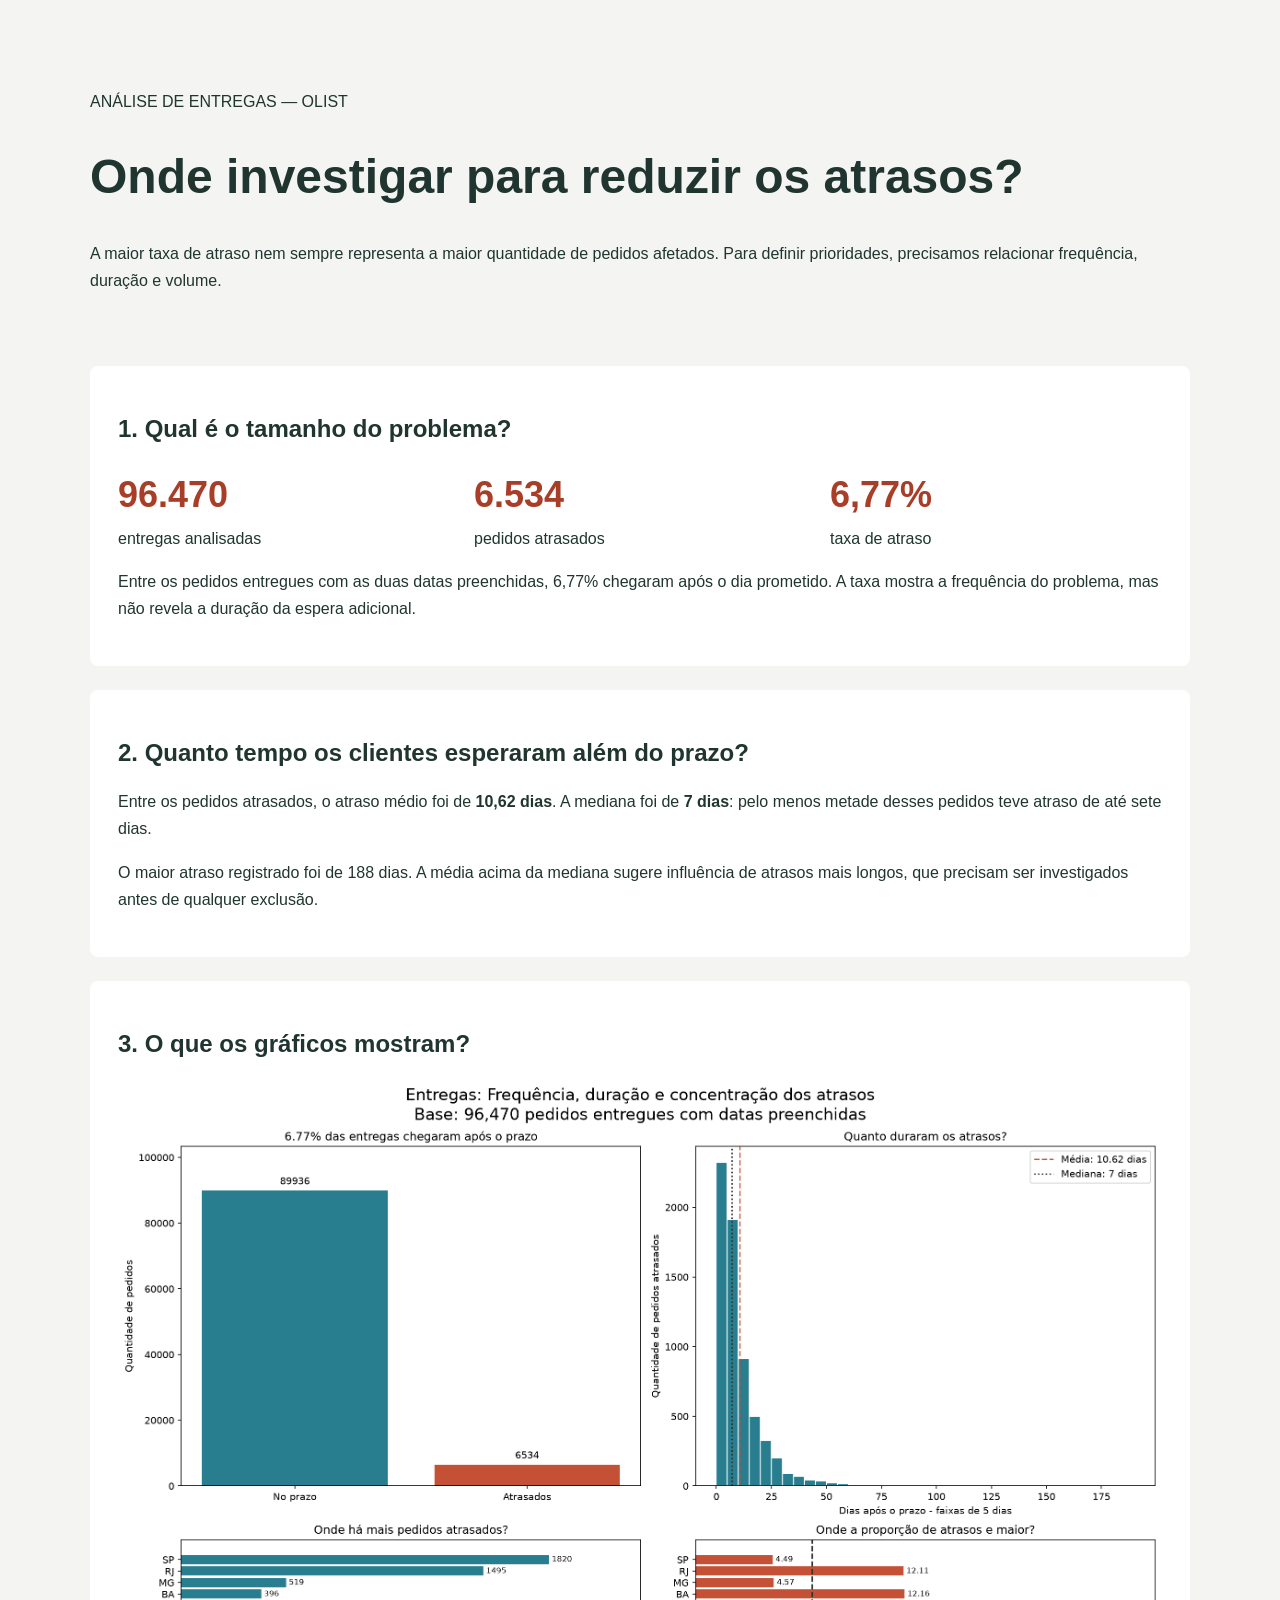
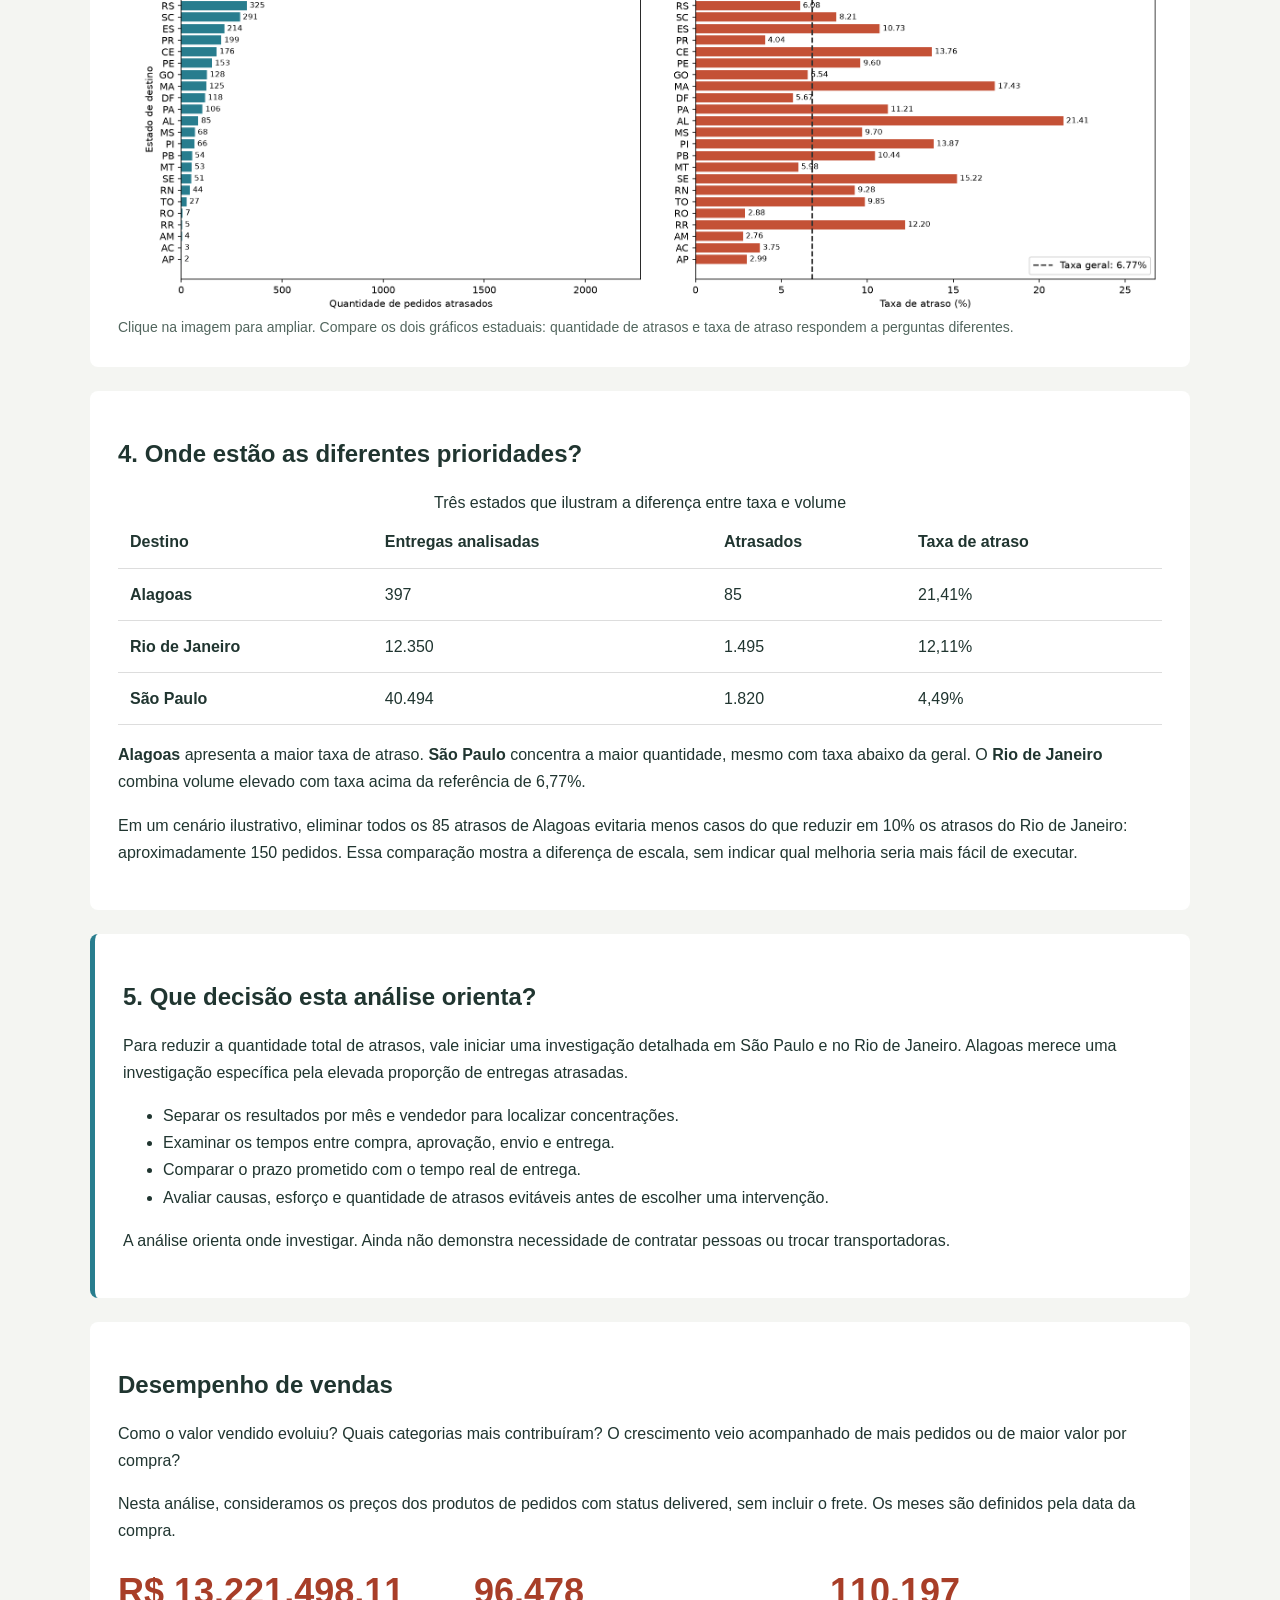
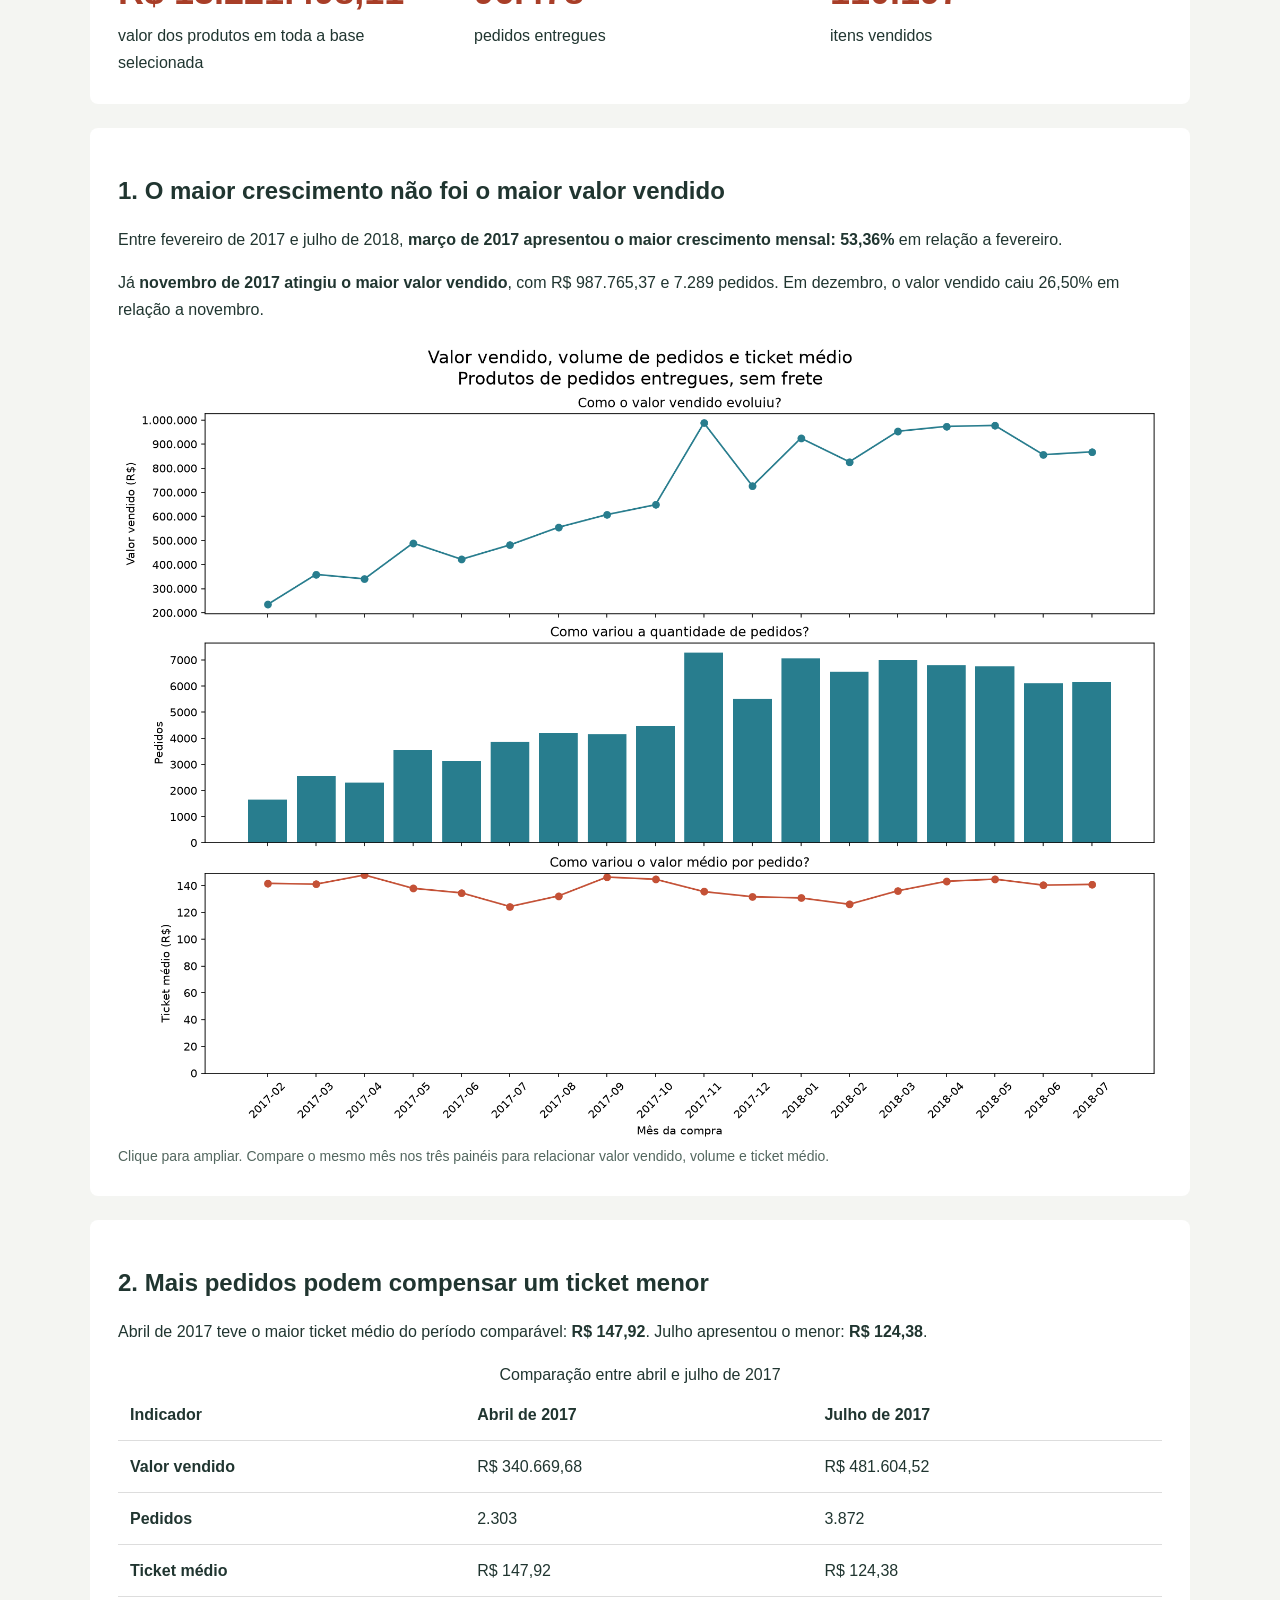
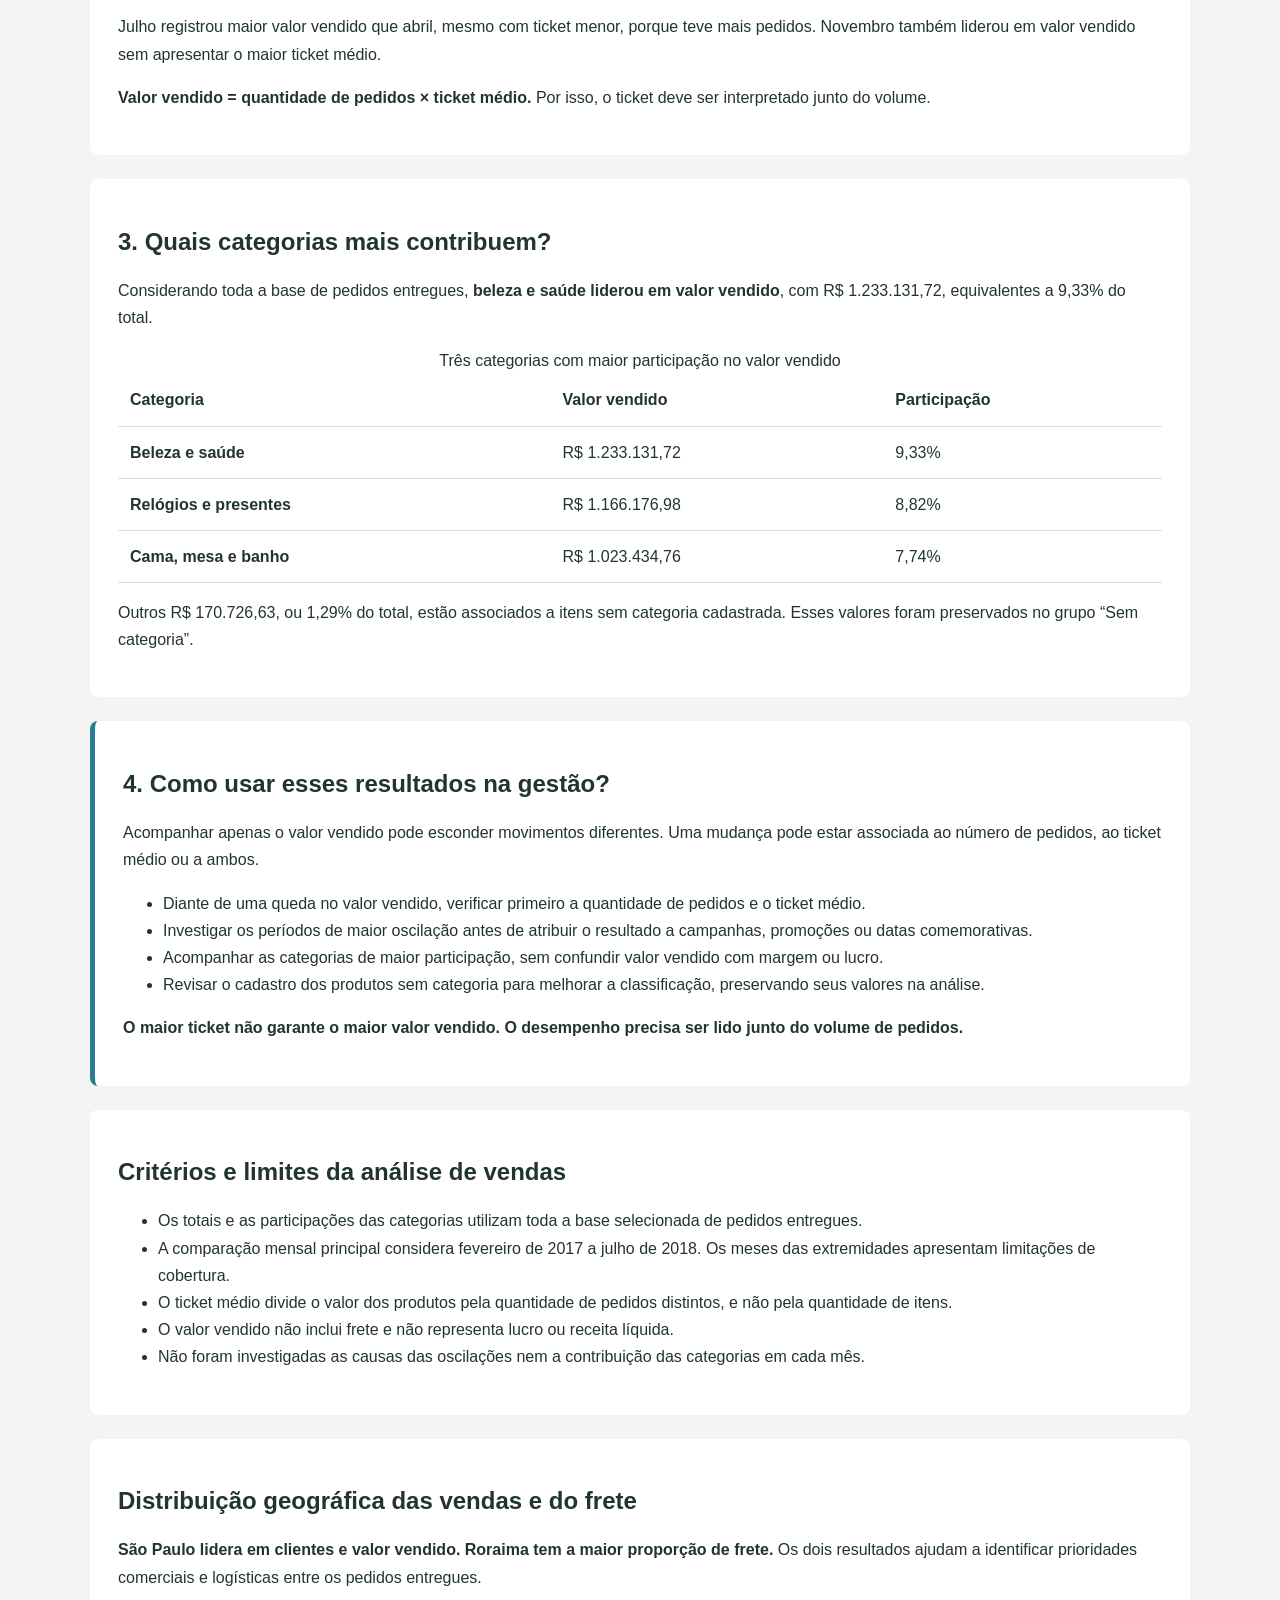
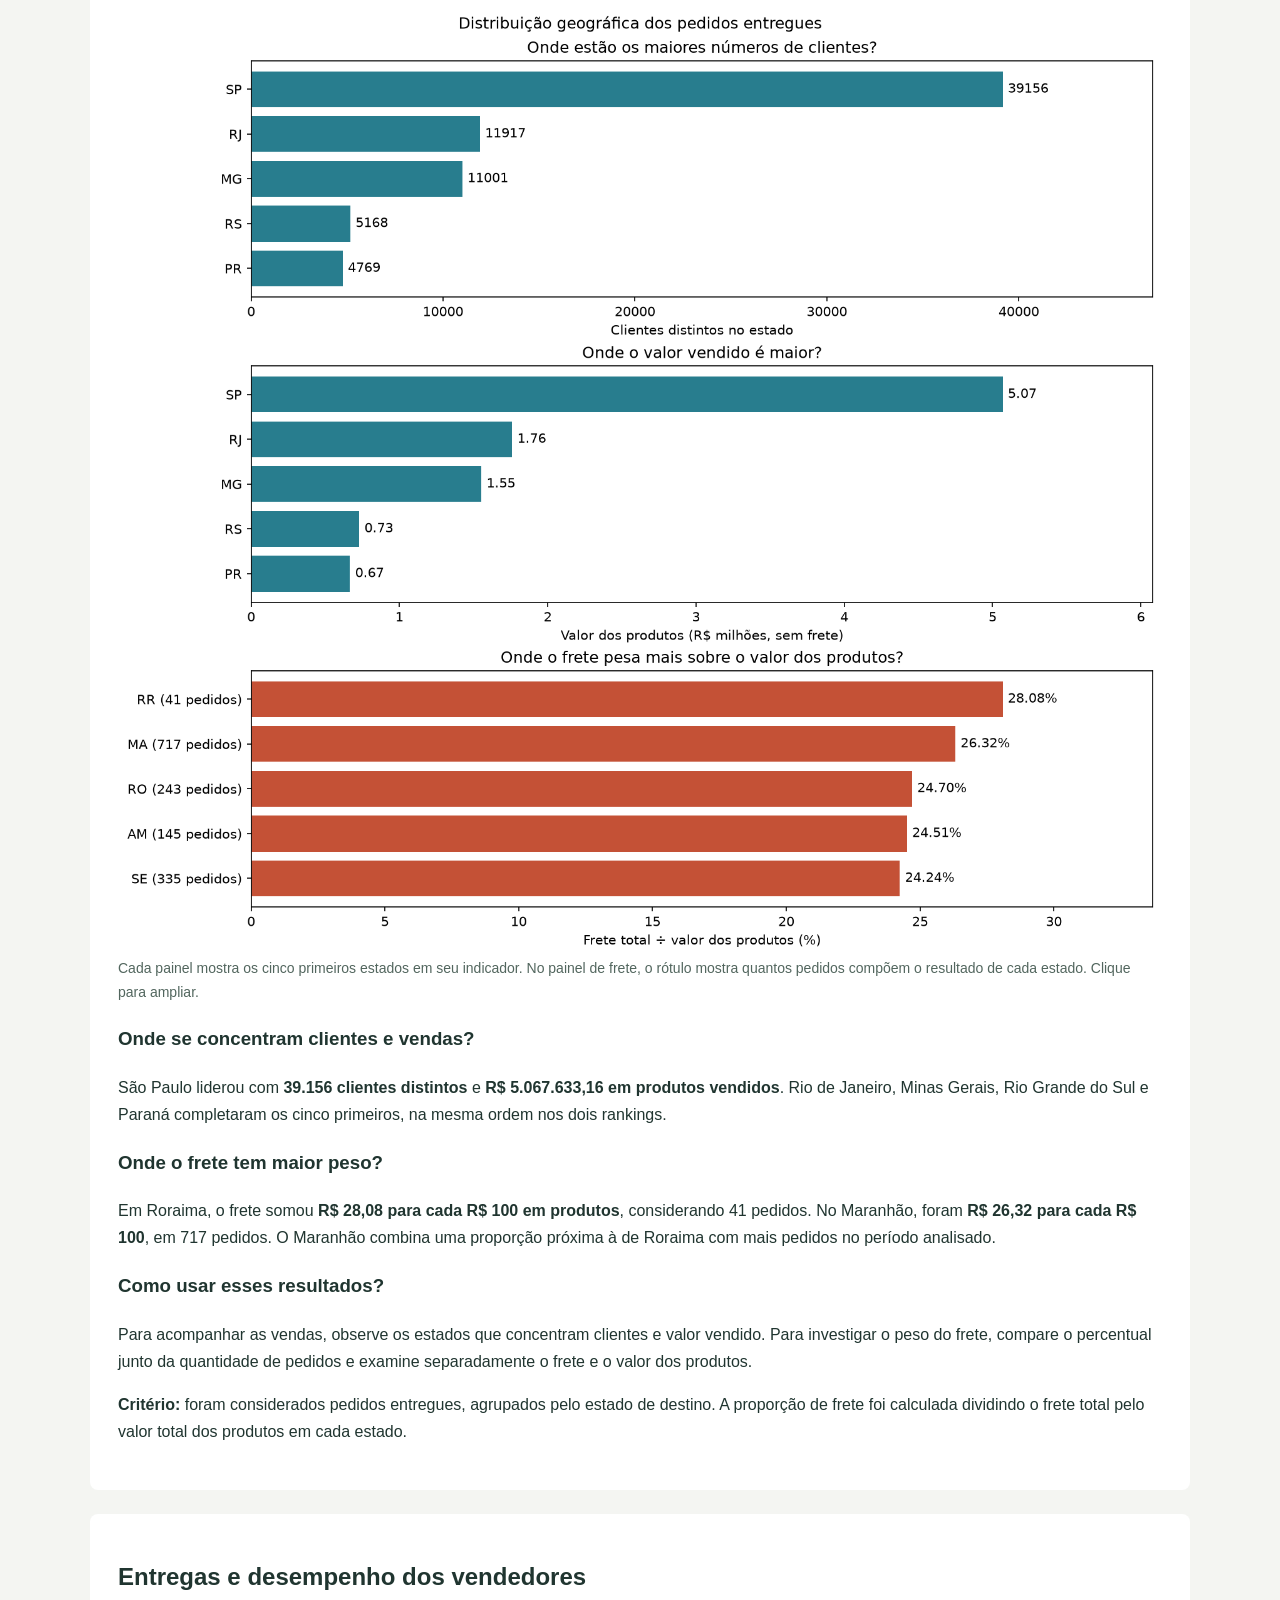
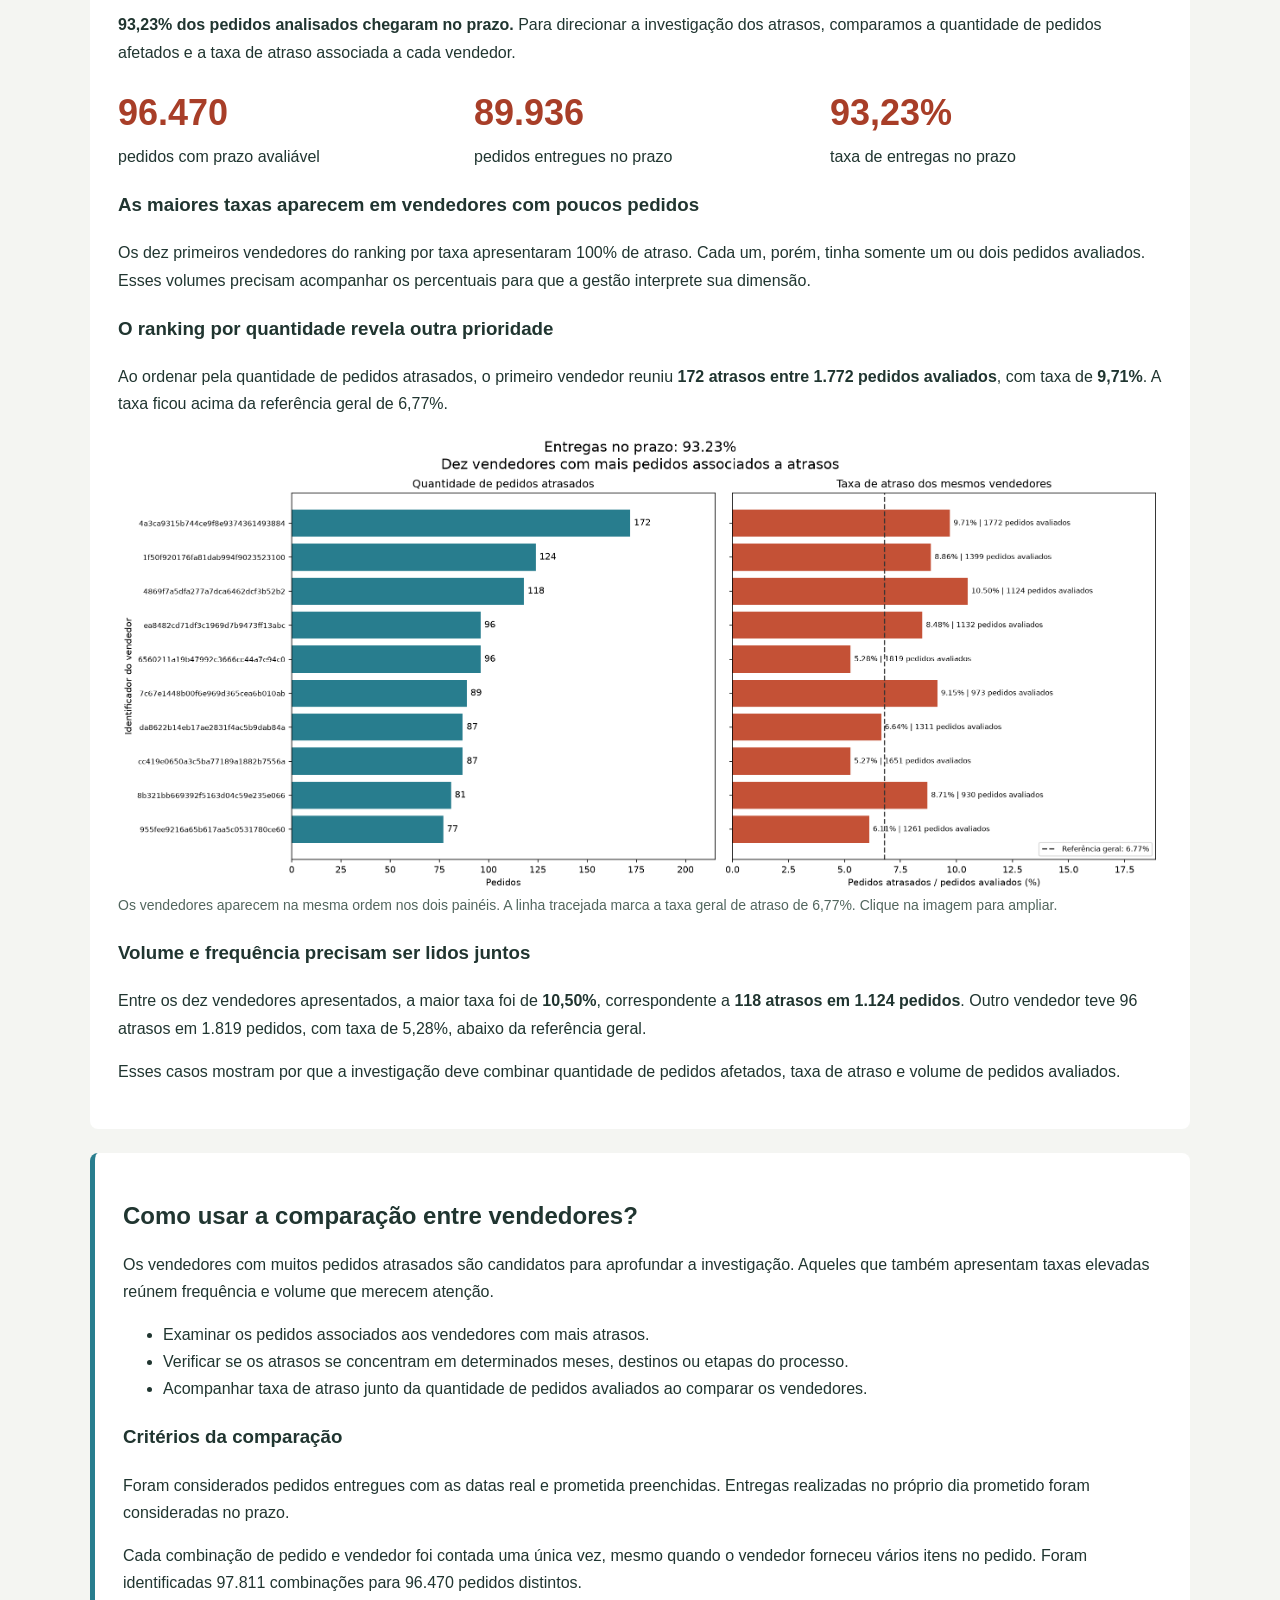
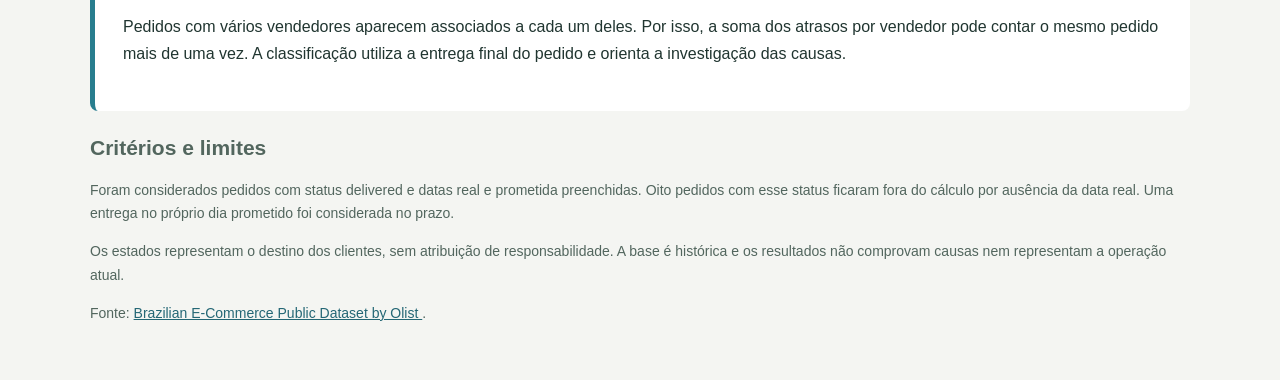
==== commit 382a8756: "Adiciona análise de pontualidade e desempenho dos vendedores - Calcula a taxa geral de entregas no p" ====
--- a/web/index.html
+++ b/web/index.html
@@ -473,6 +473,131 @@
             </p>
         </section>
 
+        <section id="vendedores">
+            <h2>Entregas e desempenho dos vendedores</h2>
+
+            <p>
+                <strong>93,23% dos pedidos analisados chegaram no prazo.</strong>
+                Para direcionar a investigação dos atrasos, comparamos
+                a quantidade de pedidos afetados e a taxa de atraso
+                associada a cada vendedor.
+            </p>
+
+            <div class="indicadores">
+                <div class="indicador">
+                    <strong>96.470</strong>
+                    <span>pedidos com prazo avaliável</span>
+                </div>
+
+                <div class="indicador">
+                    <strong>89.936</strong>
+                    <span>pedidos entregues no prazo</span>
+                </div>
+
+                <div class="indicador">
+                    <strong>93,23%</strong>
+                    <span>taxa de entregas no prazo</span>
+                </div>
+            </div>
+
+            <h3>As maiores taxas aparecem em vendedores com poucos pedidos</h3>
+
+            <p>
+                Os dez primeiros vendedores do ranking por taxa apresentaram
+                100% de atraso. Cada um, porém, tinha somente um ou dois
+                pedidos avaliados. Esses volumes precisam acompanhar
+                os percentuais para que a gestão interprete sua dimensão.
+            </p>
+
+            <h3>O ranking por quantidade revela outra prioridade</h3>
+
+            <p>
+                Ao ordenar pela quantidade de pedidos atrasados,
+                o primeiro vendedor reuniu <strong>172 atrasos entre
+                    1.772 pedidos avaliados</strong>, com taxa de
+                <strong>9,71%</strong>. A taxa ficou acima da referência
+                geral de 6,77%.
+            </p>
+
+            <figure>
+                <a href="imagens/grafico_vendedores.png" target="_blank" rel="noopener">
+                    <img src="imagens/grafico_vendedores.png" alt="Dez vendedores com mais pedidos associados a atrasos.
+                O primeiro apresenta 172 atrasos em 1.772 pedidos,
+                com taxa de 9,71%. Os painéis mostram quantidade e taxa
+                dos mesmos vendedores.">
+                </a>
+
+                <figcaption>
+                    Os vendedores aparecem na mesma ordem nos dois painéis.
+                    A linha tracejada marca a taxa geral de atraso de 6,77%.
+                    Clique na imagem para ampliar.
+                </figcaption>
+            </figure>
+
+            <h3>Volume e frequência precisam ser lidos juntos</h3>
+
+            <p>
+                Entre os dez vendedores apresentados, a maior taxa foi de
+                <strong>10,50%</strong>, correspondente a
+                <strong>118 atrasos em 1.124 pedidos</strong>.
+                Outro vendedor teve 96 atrasos em 1.819 pedidos,
+                com taxa de 5,28%, abaixo da referência geral.
+            </p>
+
+            <p>
+                Esses casos mostram por que a investigação deve combinar
+                quantidade de pedidos afetados, taxa de atraso e volume
+                de pedidos avaliados.
+            </p>
+        </section>
+
+        <section class="conclusao">
+            <h2>Como usar a comparação entre vendedores?</h2>
+
+            <p>
+                Os vendedores com muitos pedidos atrasados são candidatos
+                para aprofundar a investigação. Aqueles que também apresentam
+                taxas elevadas reúnem frequência e volume que merecem atenção.
+            </p>
+
+            <ul>
+                <li>
+                    Examinar os pedidos associados aos vendedores com mais atrasos.
+                </li>
+
+                <li>
+                    Verificar se os atrasos se concentram em determinados
+                    meses, destinos ou etapas do processo.
+                </li>
+
+                <li>
+                    Acompanhar taxa de atraso junto da quantidade de pedidos
+                    avaliados ao comparar os vendedores.
+                </li>
+            </ul>
+
+            <h3>Critérios da comparação</h3>
+
+            <p>
+                Foram considerados pedidos entregues com as datas real
+                e prometida preenchidas. Entregas realizadas no próprio
+                dia prometido foram consideradas no prazo.
+            </p>
+
+            <p>
+                Cada combinação de pedido e vendedor foi contada uma única vez,
+                mesmo quando o vendedor forneceu vários itens no pedido.
+                Foram identificadas 97.811 combinações para 96.470 pedidos distintos.
+            </p>
+
+            <p>
+                Pedidos com vários vendedores aparecem associados a cada um deles.
+                Por isso, a soma dos atrasos por vendedor pode contar o mesmo
+                pedido mais de uma vez. A classificação utiliza a entrega final
+                do pedido e orienta a investigação das causas.
+            </p>
+        </section>
+
         <footer>
             <h2>Critérios e limites</h2>
             <p>
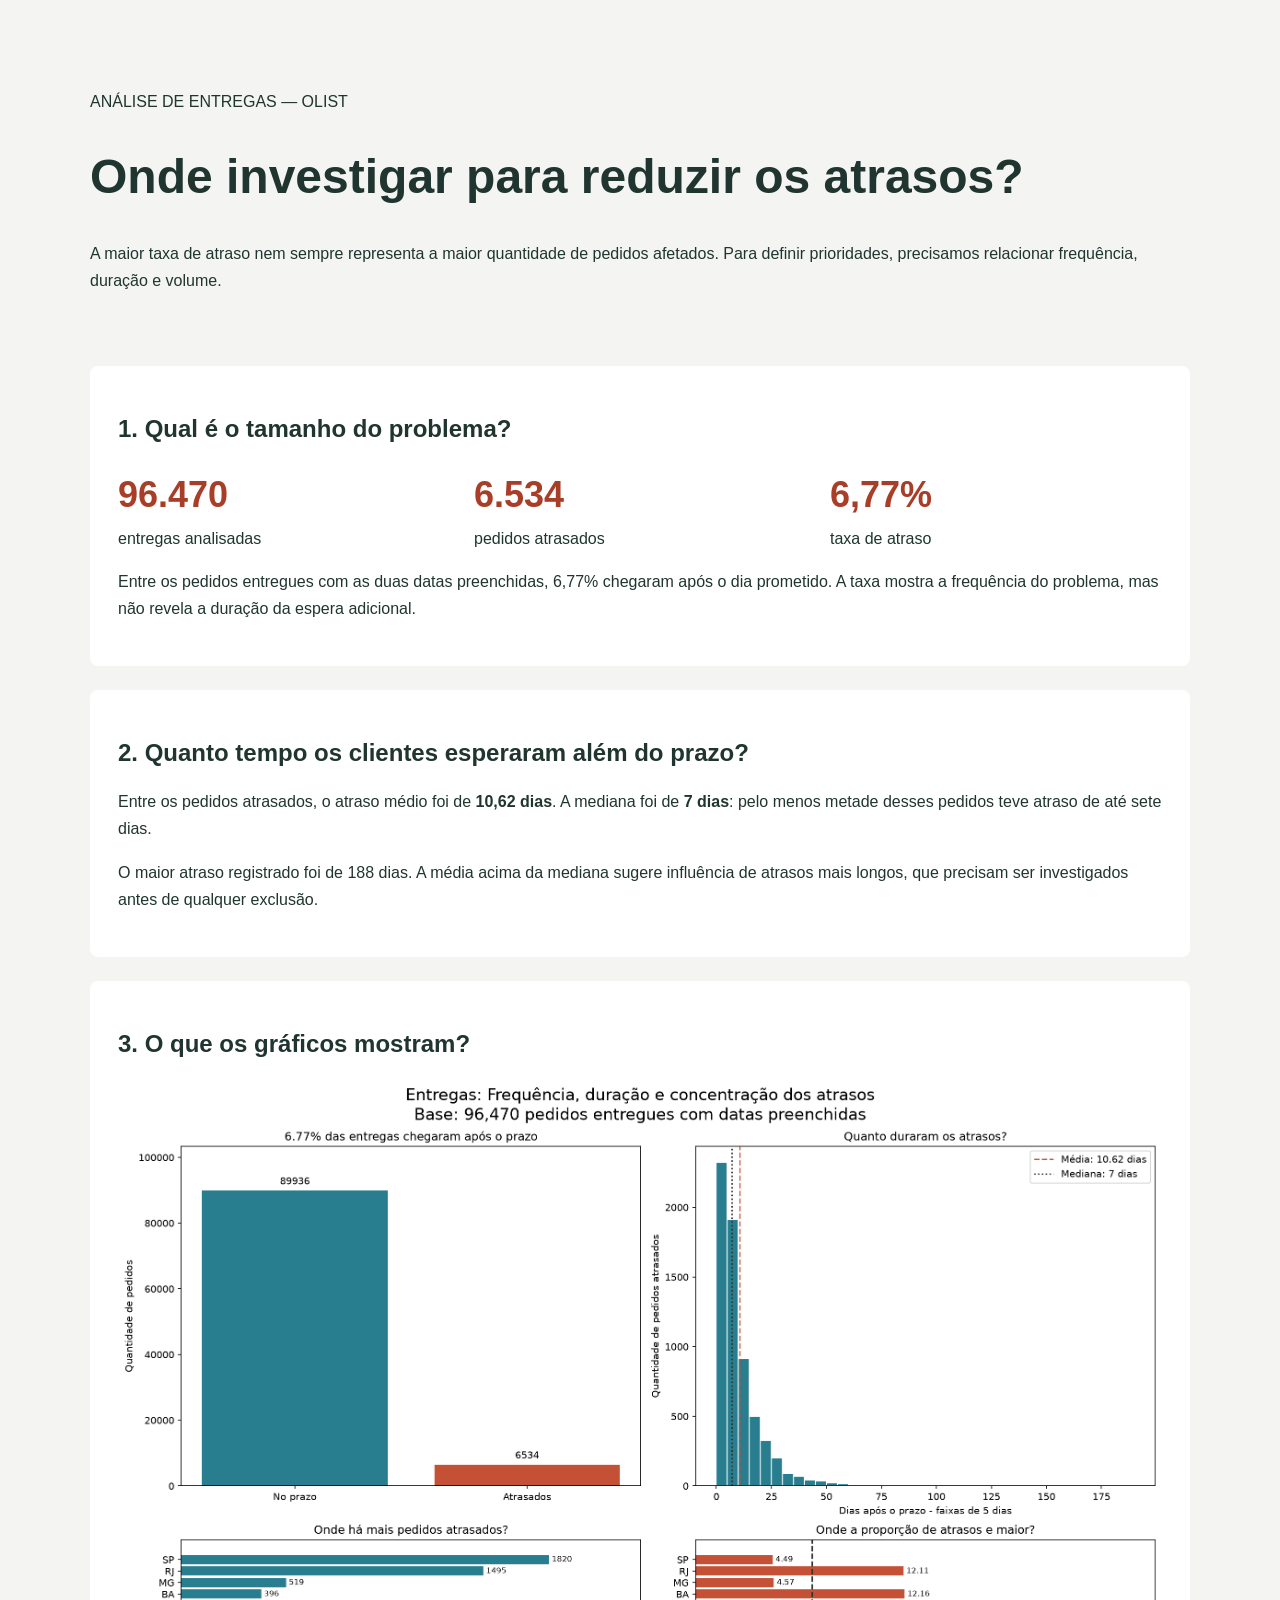
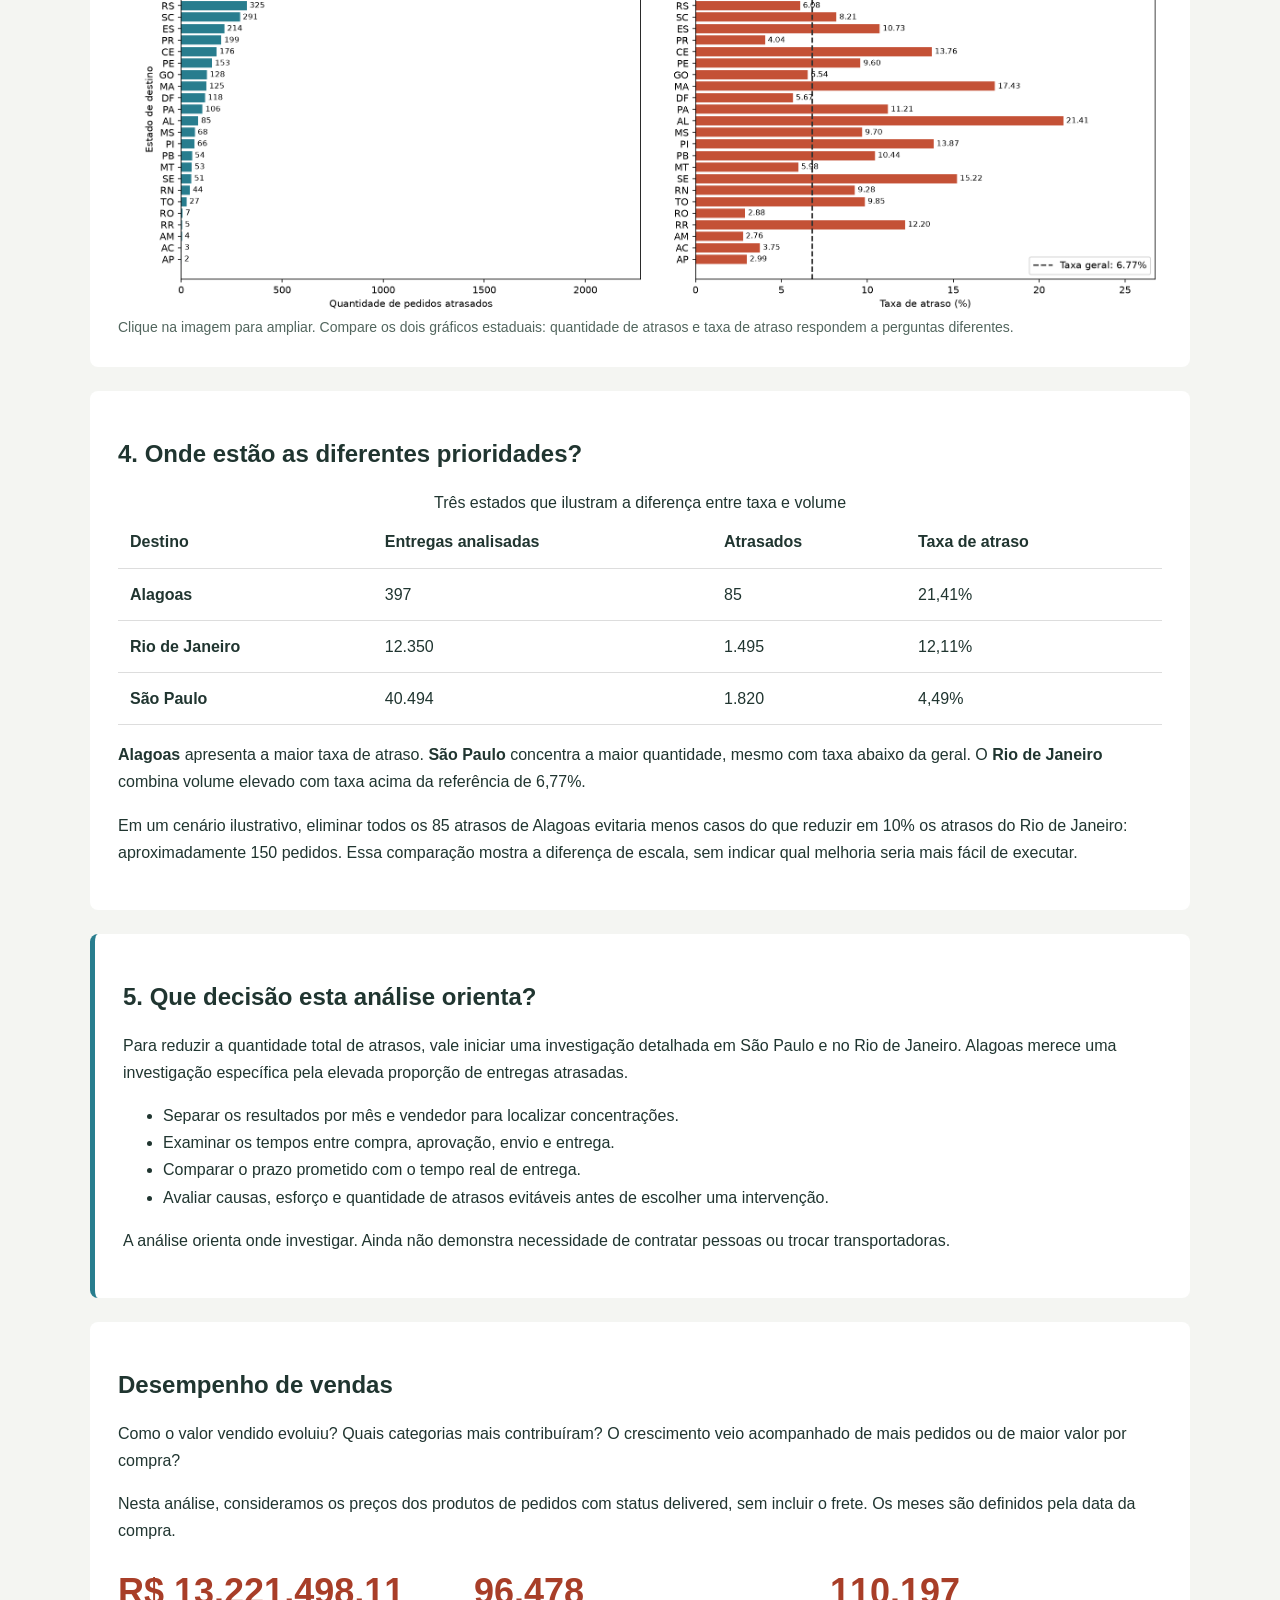
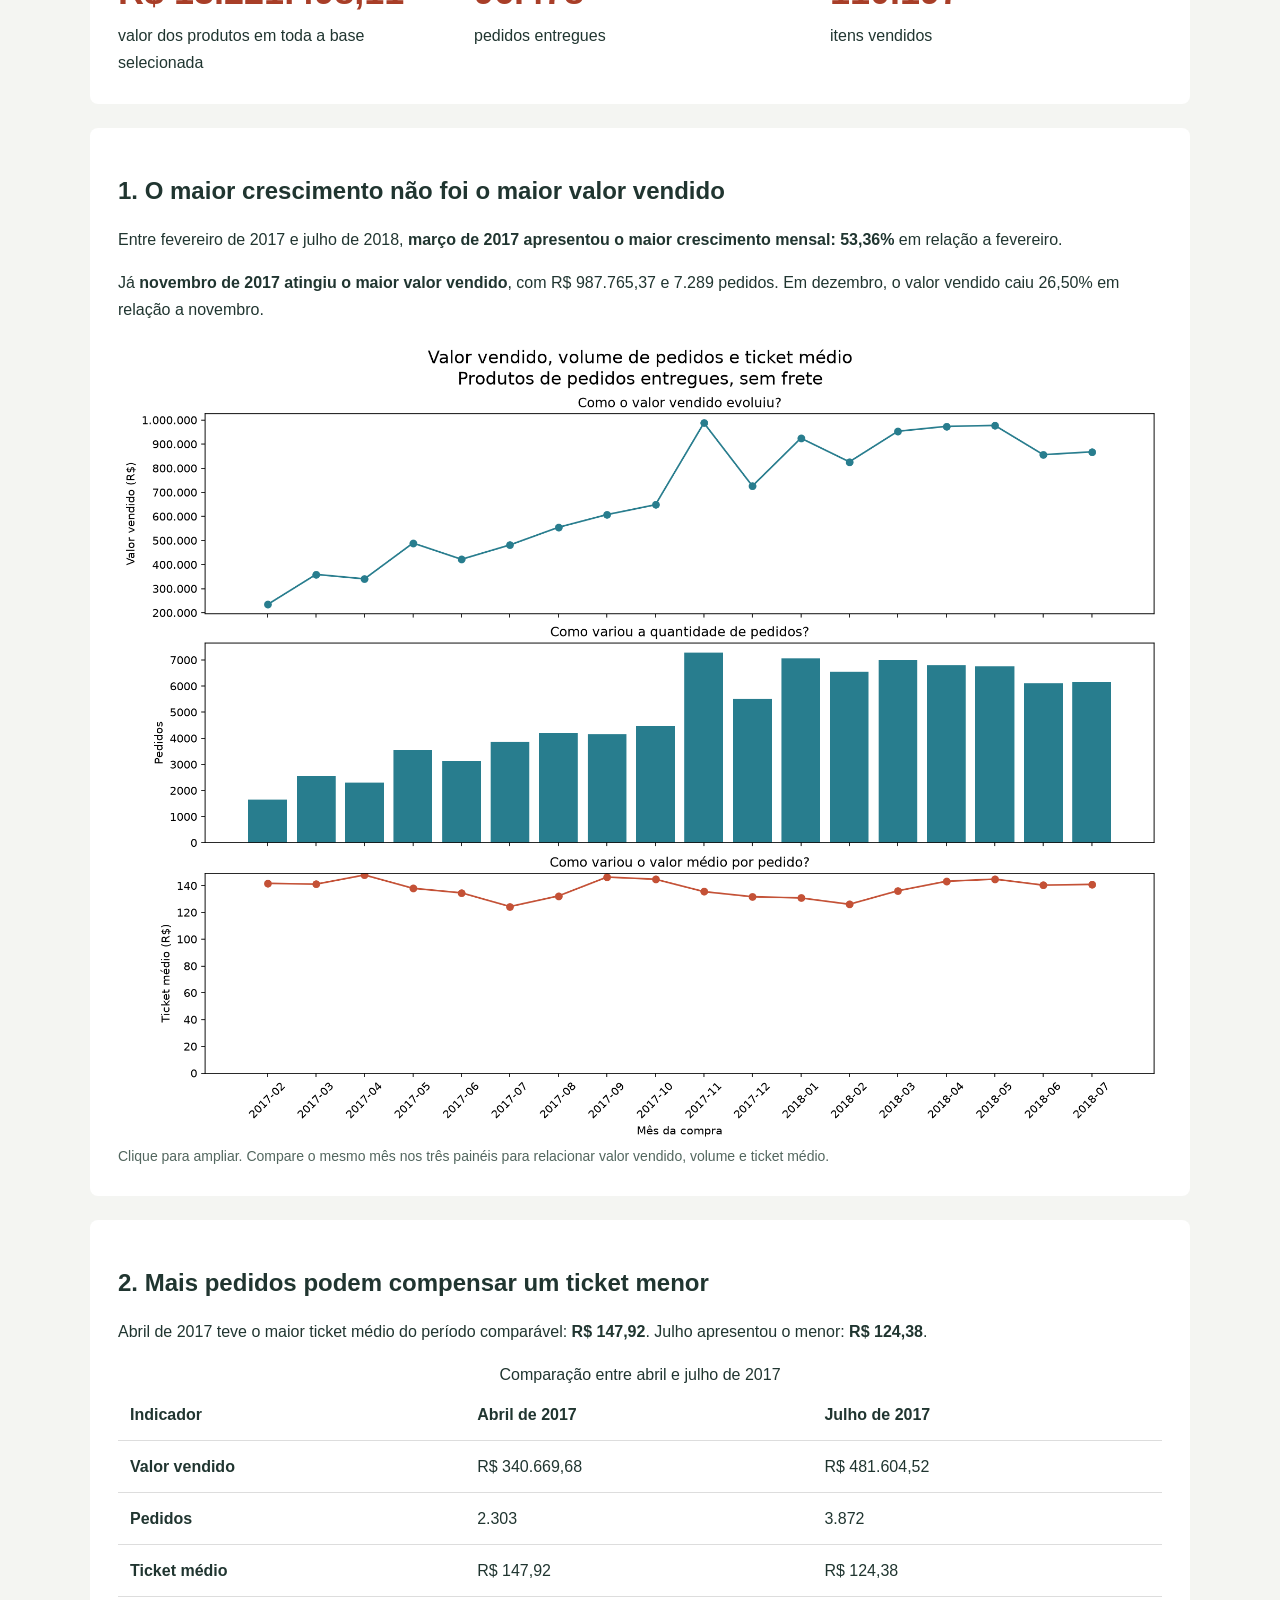
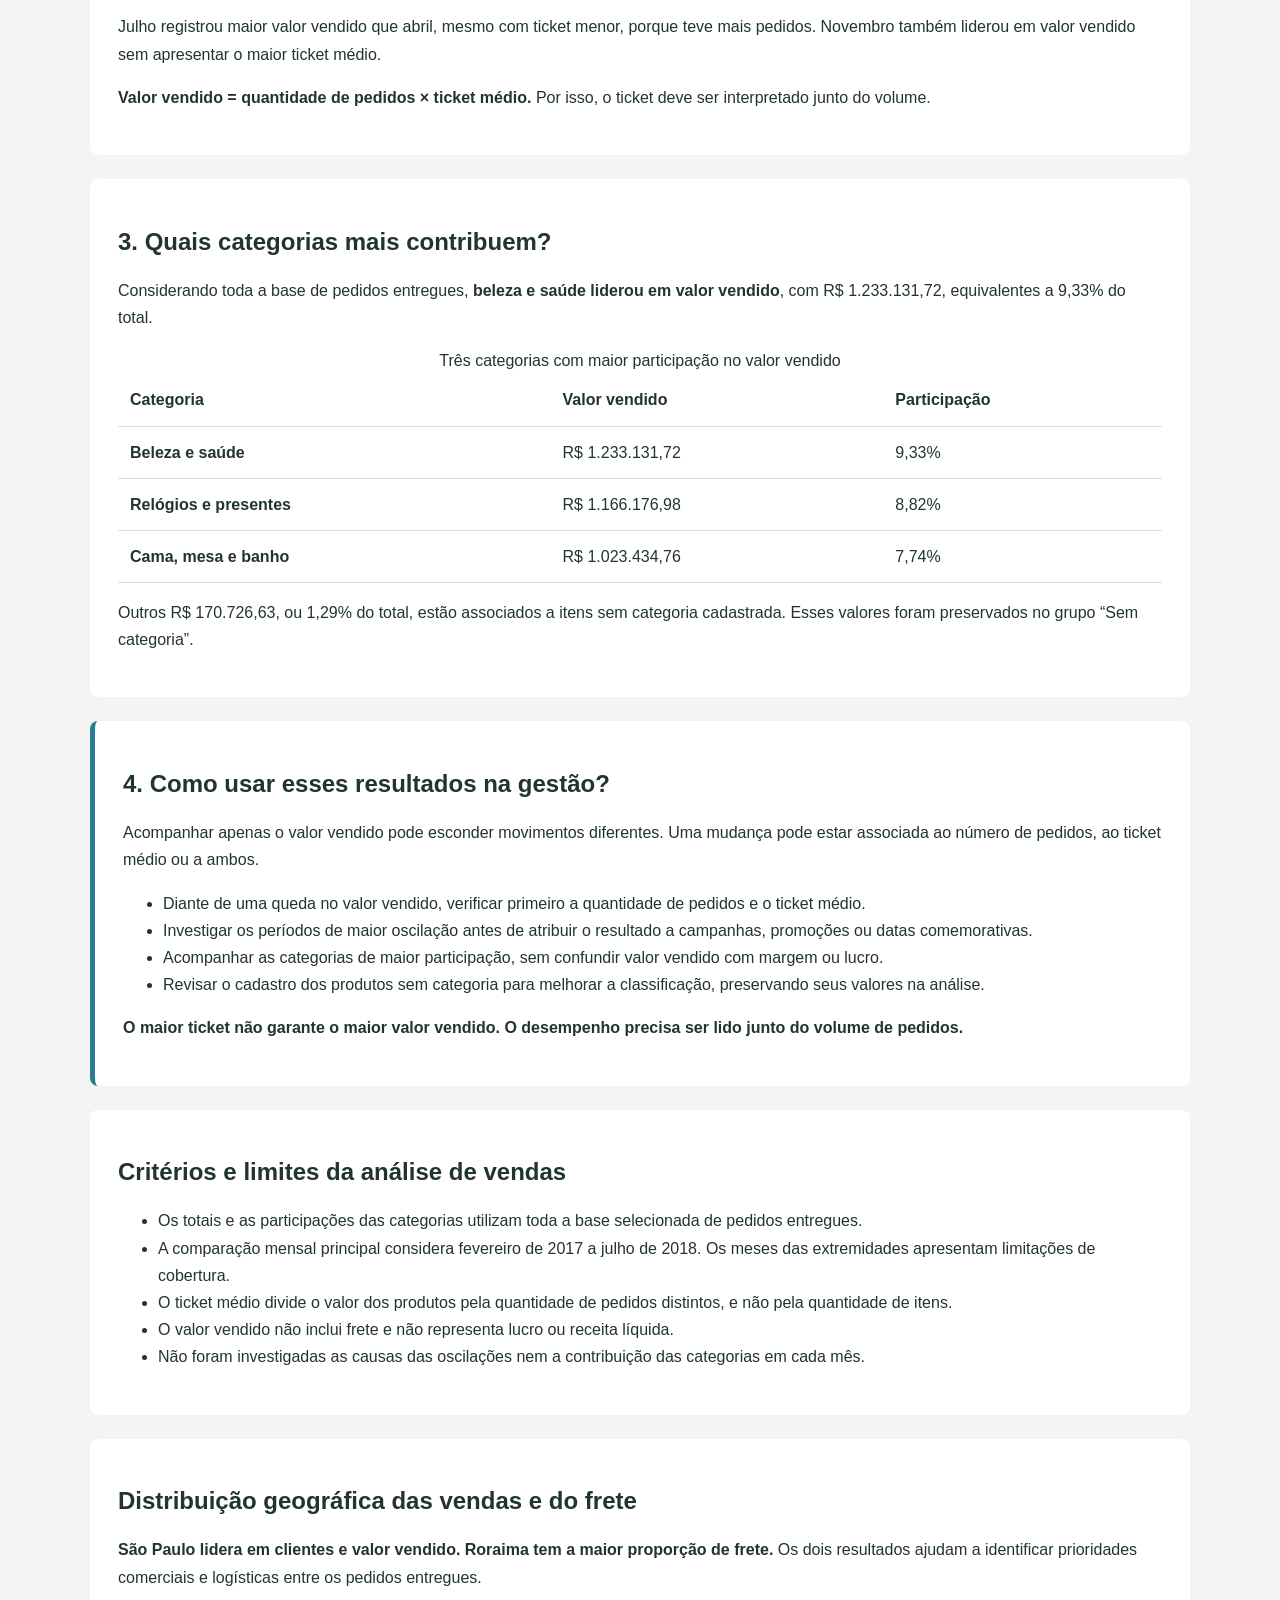
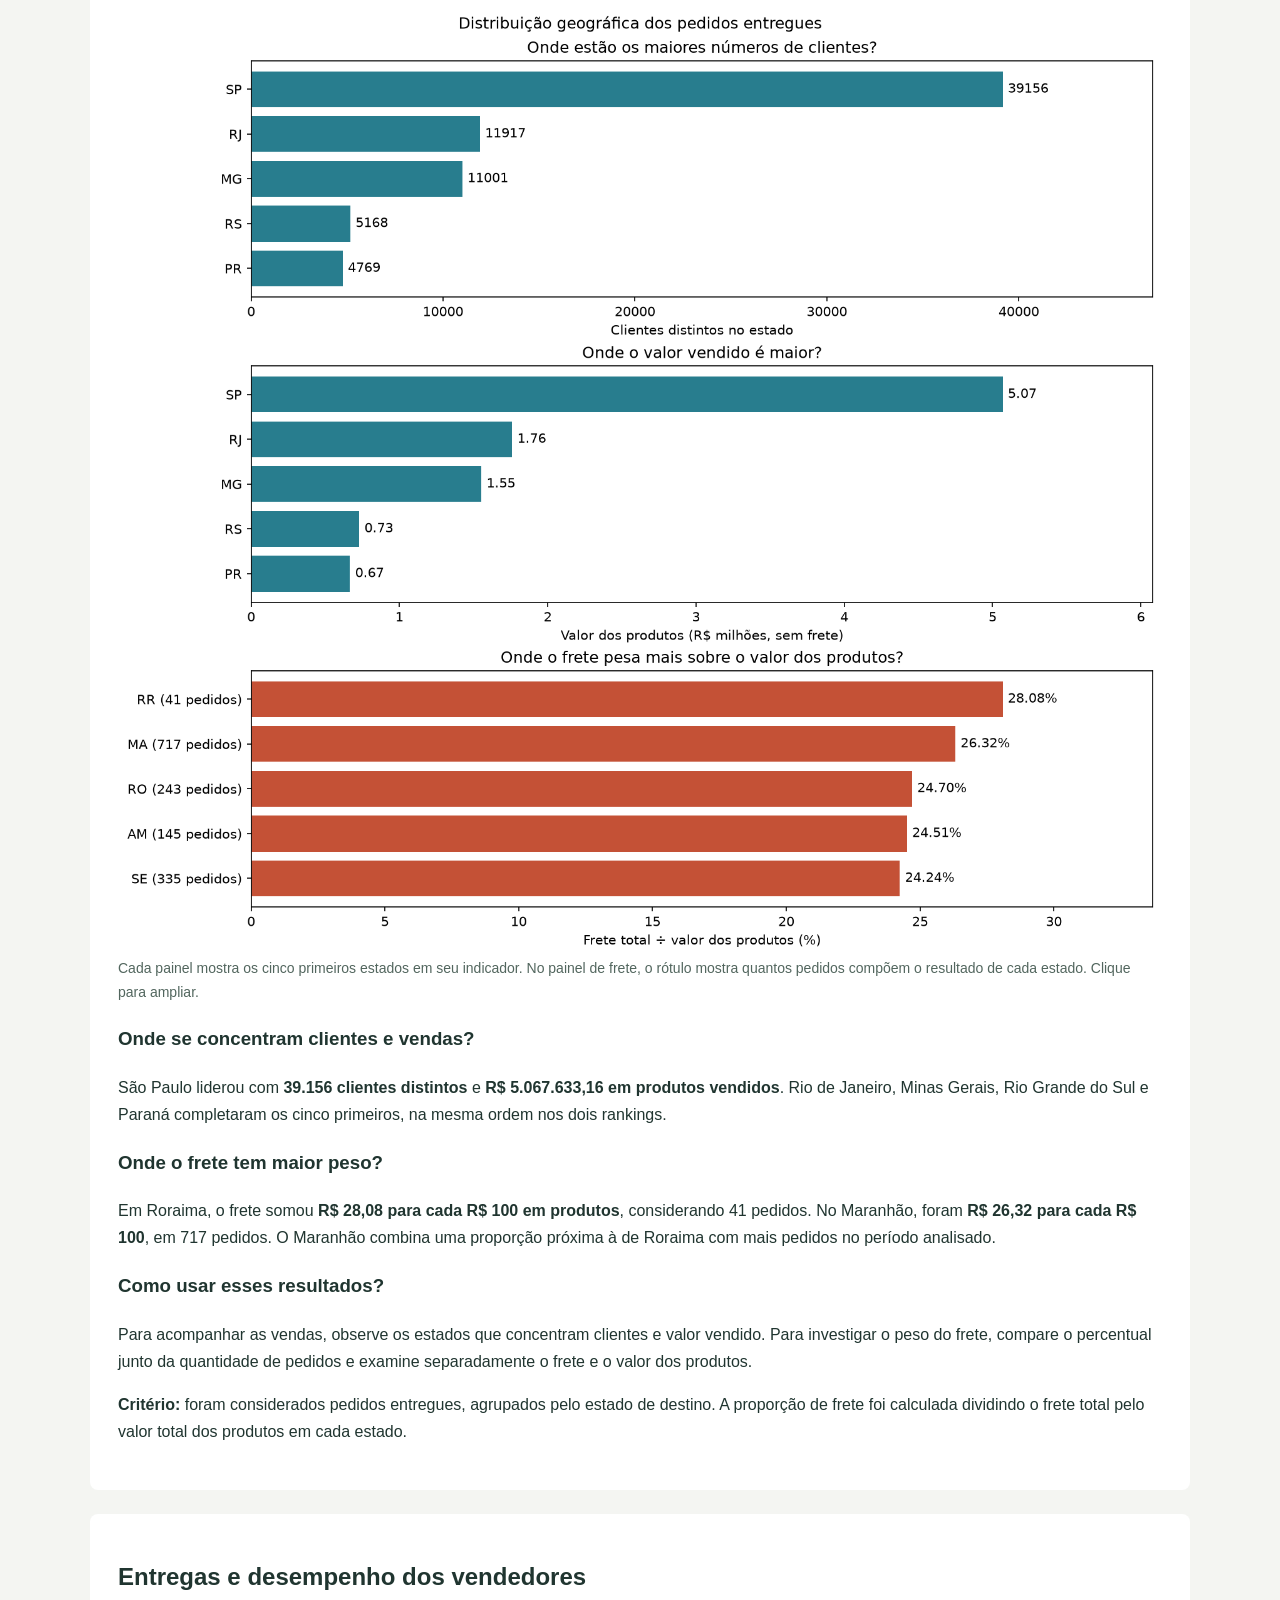
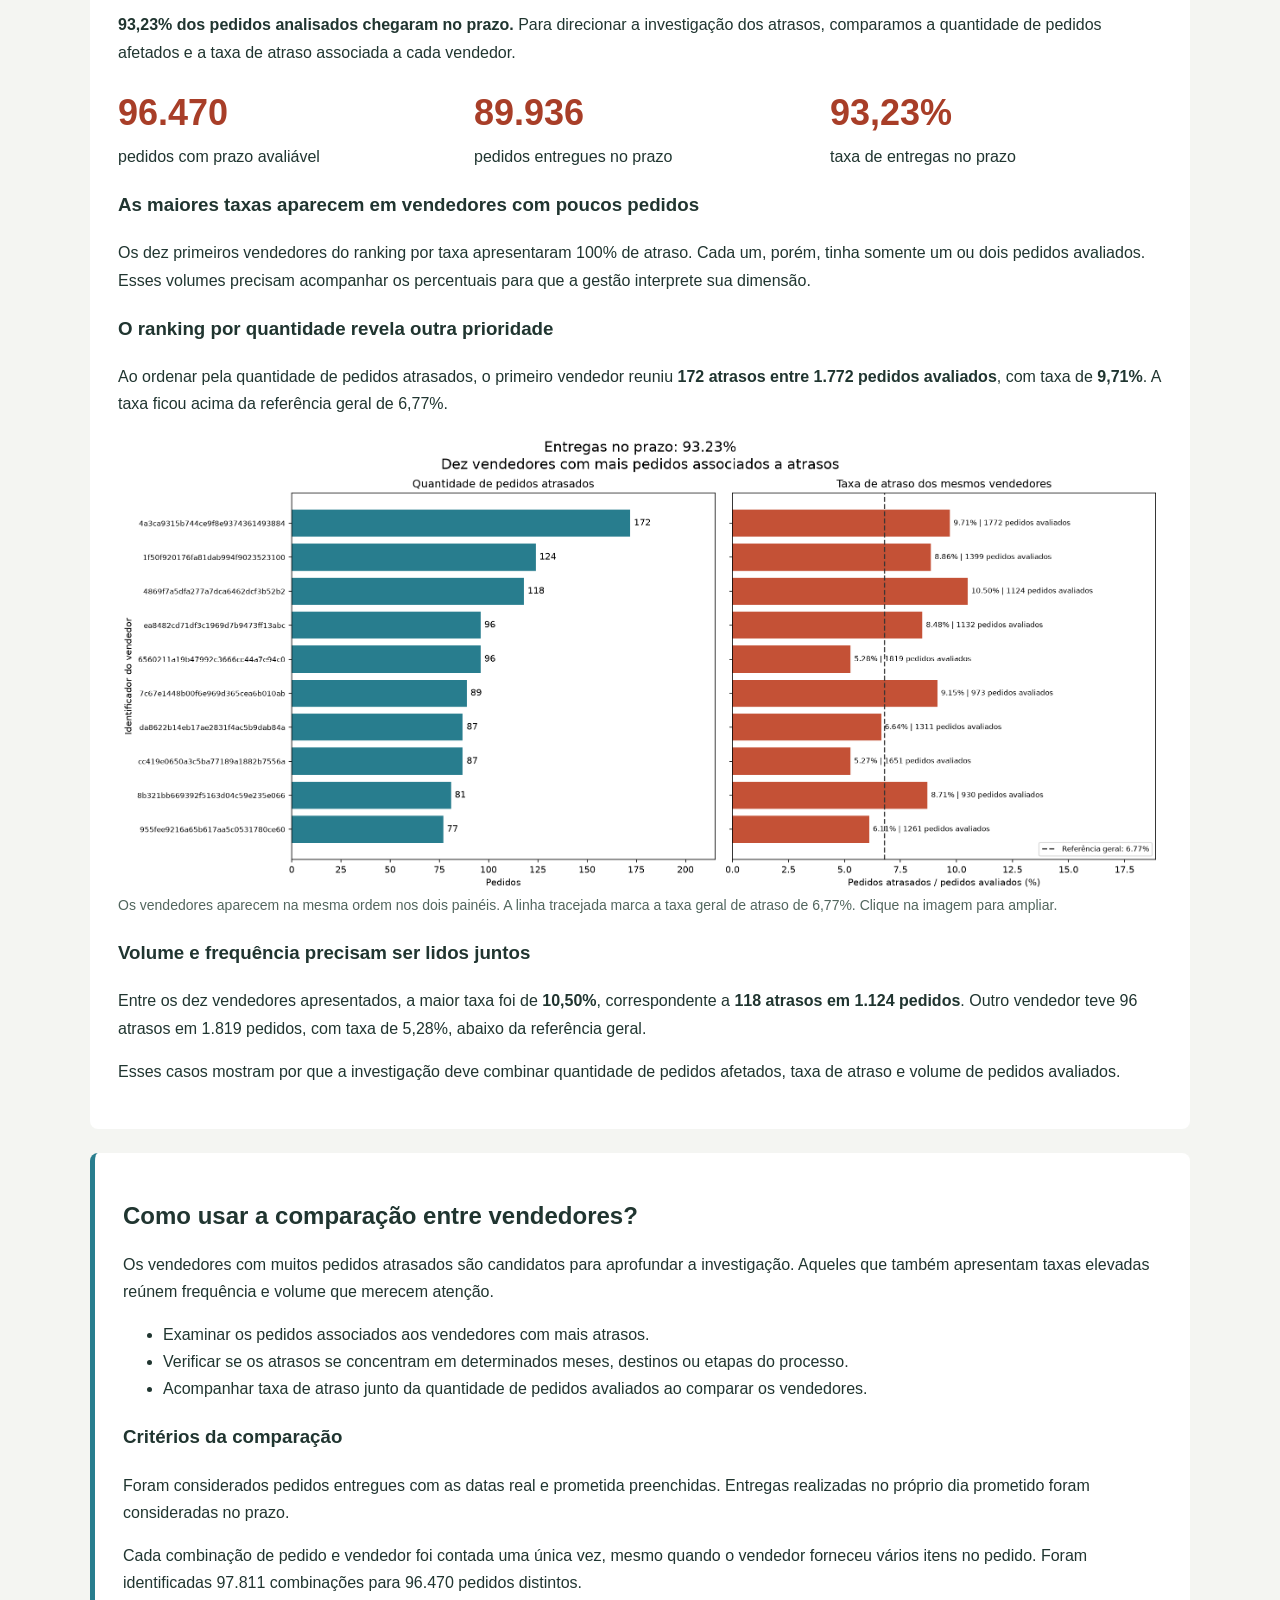
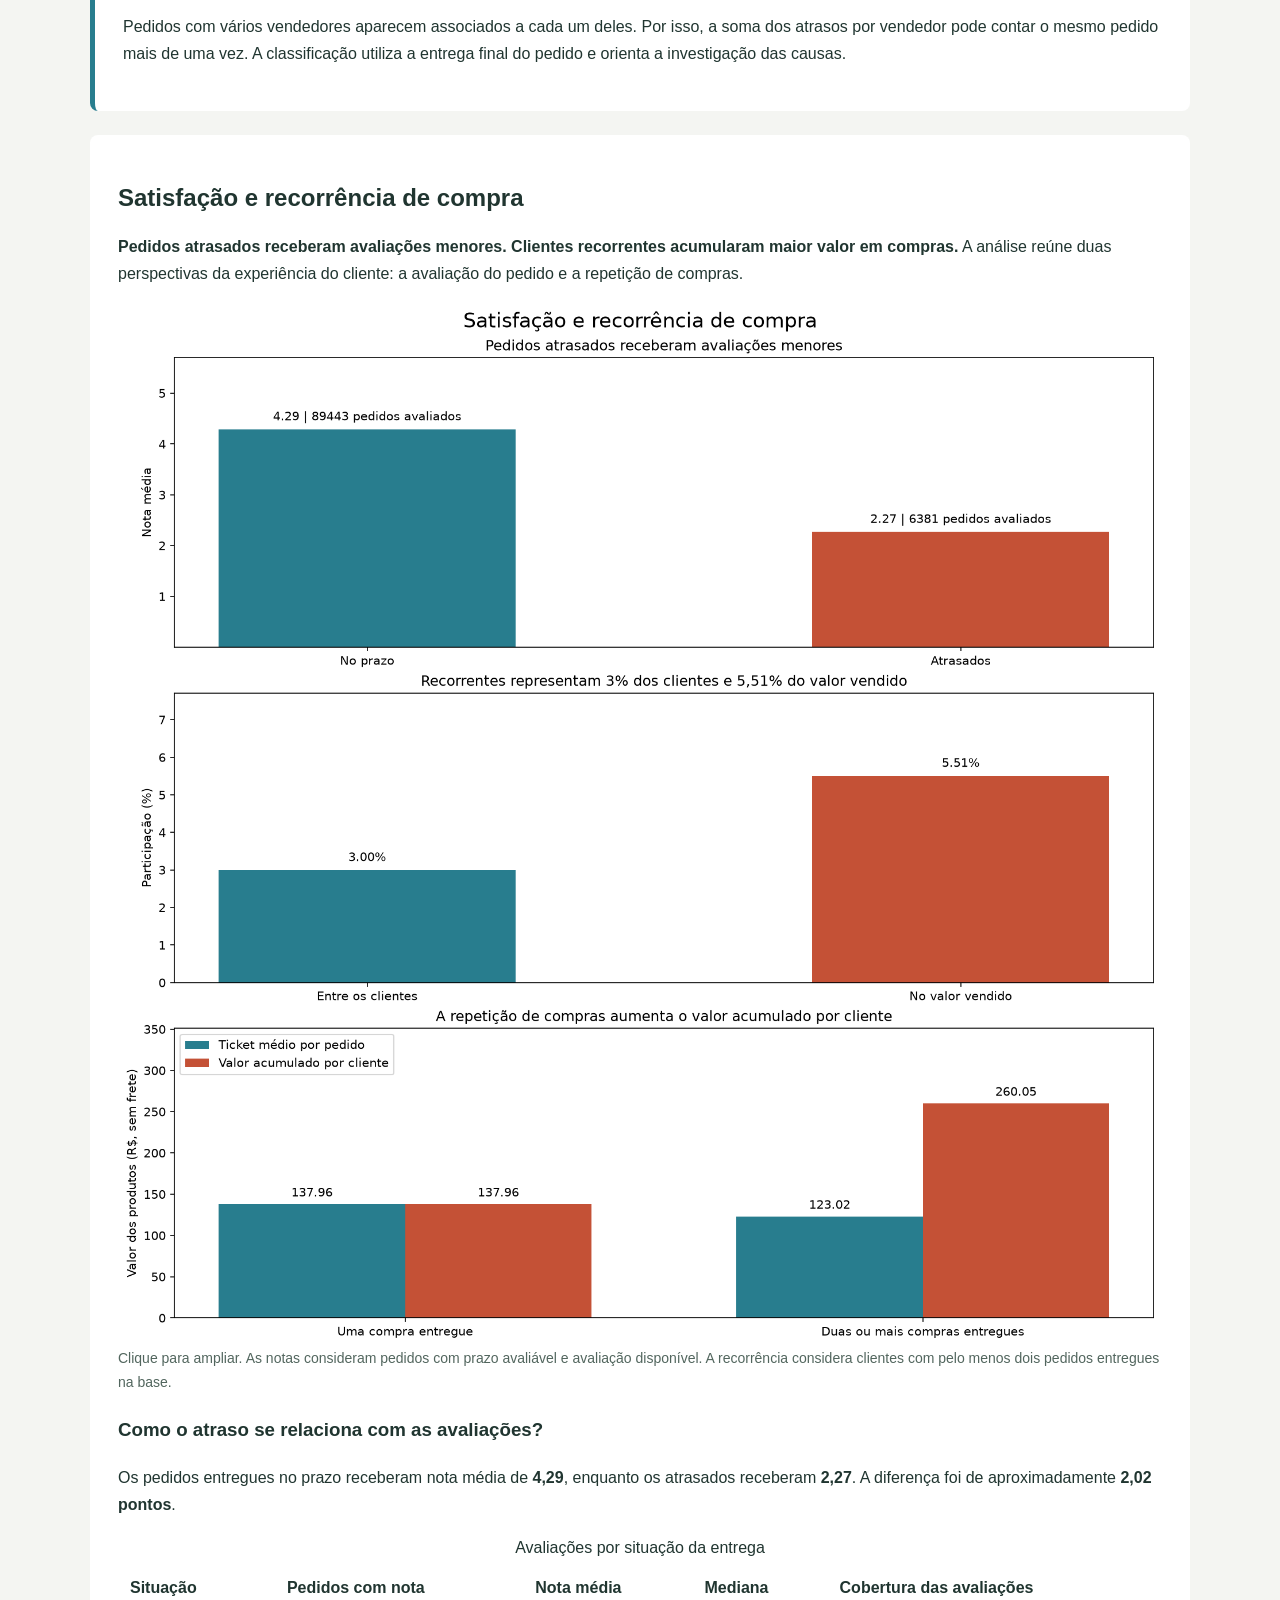
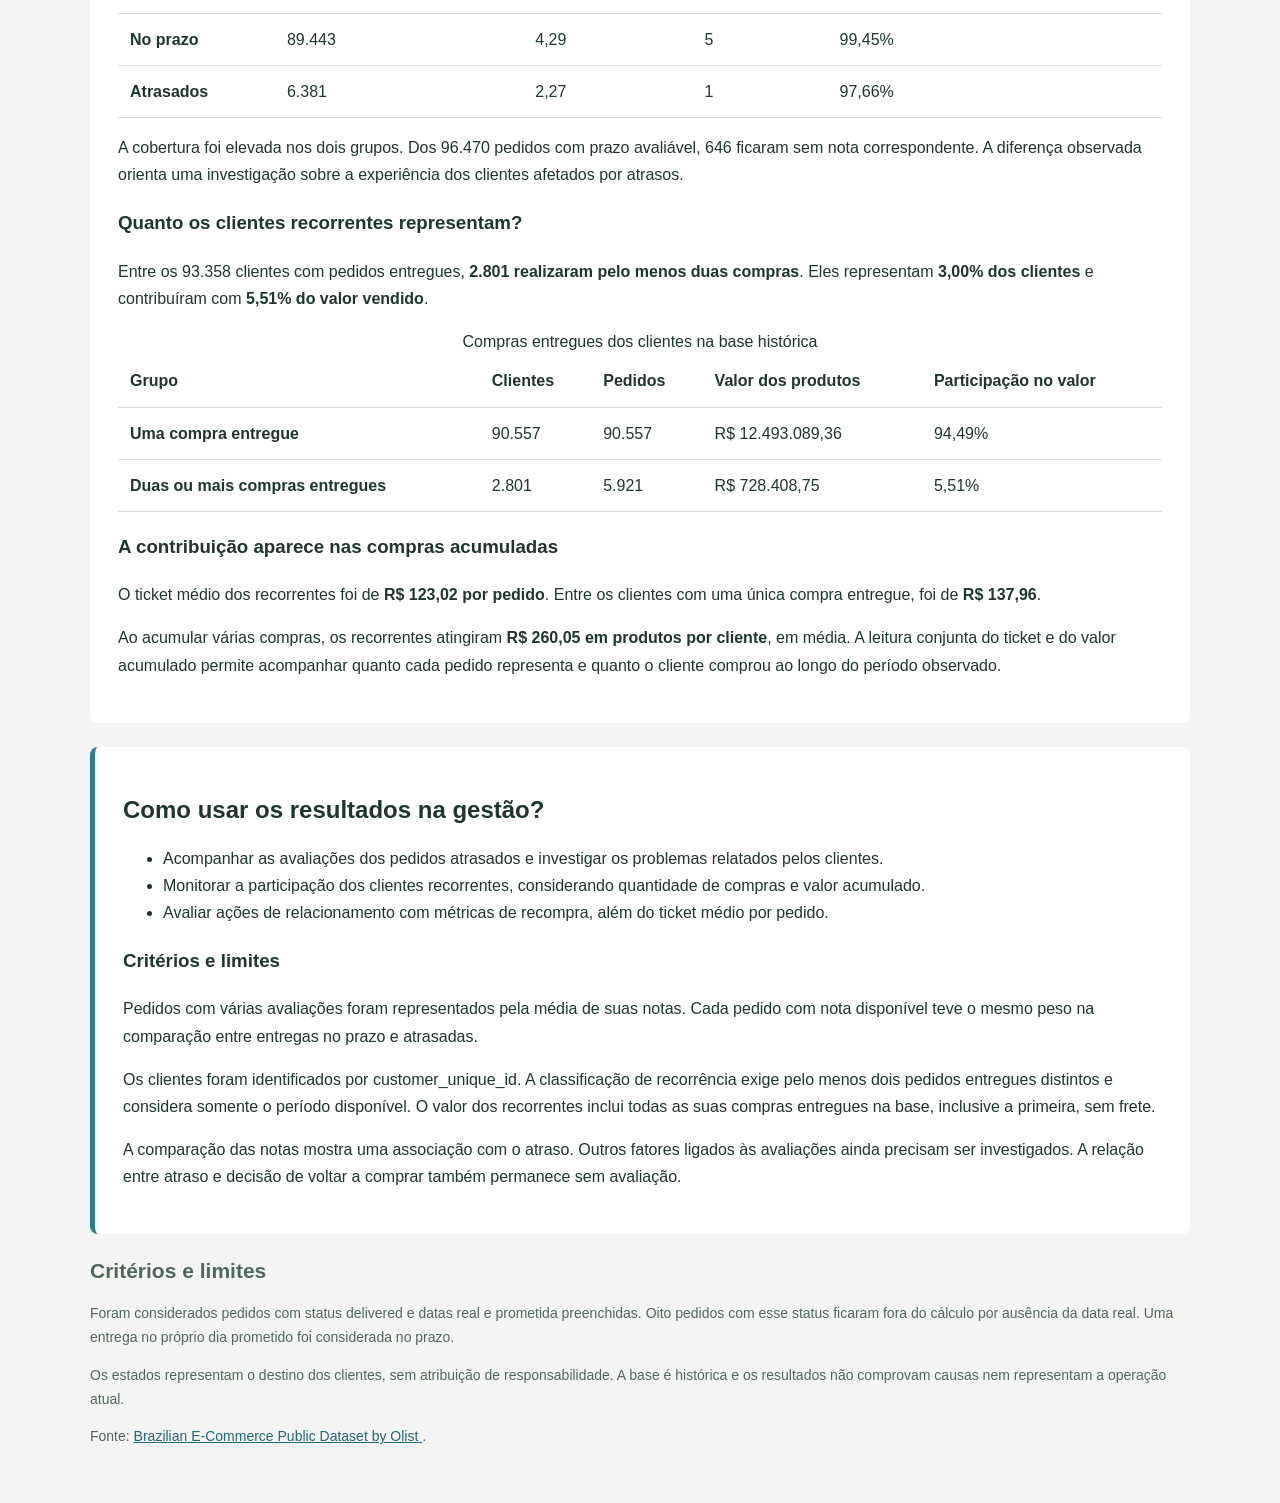
==== commit 8942ae57: "Adiciona análise de satisfação e recorrência de compra - Compara avaliações de pedidos atrasados e e" ====
--- a/web/index.html
+++ b/web/index.html
@@ -598,6 +598,187 @@
             </p>
         </section>
 
+        <section id="satisfacao-fidelizacao">
+            <h2>Satisfação e recorrência de compra</h2>
+
+            <p>
+                <strong>Pedidos atrasados receberam avaliações menores.
+                    Clientes recorrentes acumularam maior valor em compras.</strong>
+                A análise reúne duas perspectivas da experiência do cliente:
+                a avaliação do pedido e a repetição de compras.
+            </p>
+
+            <figure>
+                <a href="imagens/grafico_satisfacao_fidelizacao.png" target="_blank" rel="noopener">
+                    <img src="imagens/grafico_satisfacao_fidelizacao.png" alt="Comparação das notas de pedidos no prazo e atrasados,
+                participação dos clientes recorrentes e comparação
+                do valor médio por pedido e por cliente.">
+                </a>
+
+                <figcaption>
+                    Clique para ampliar. As notas consideram pedidos com prazo
+                    avaliável e avaliação disponível. A recorrência considera
+                    clientes com pelo menos dois pedidos entregues na base.
+                </figcaption>
+            </figure>
+
+            <h3>Como o atraso se relaciona com as avaliações?</h3>
+
+            <p>
+                Os pedidos entregues no prazo receberam nota média de
+                <strong>4,29</strong>, enquanto os atrasados receberam
+                <strong>2,27</strong>. A diferença foi de aproximadamente
+                <strong>2,02 pontos</strong>.
+            </p>
+
+            <div class="tabela">
+                <table>
+                    <caption>Avaliações por situação da entrega</caption>
+
+                    <thead>
+                        <tr>
+                            <th scope="col">Situação</th>
+                            <th scope="col">Pedidos com nota</th>
+                            <th scope="col">Nota média</th>
+                            <th scope="col">Mediana</th>
+                            <th scope="col">Cobertura das avaliações</th>
+                        </tr>
+                    </thead>
+
+                    <tbody>
+                        <tr>
+                            <th scope="row">No prazo</th>
+                            <td>89.443</td>
+                            <td>4,29</td>
+                            <td>5</td>
+                            <td>99,45%</td>
+                        </tr>
+
+                        <tr>
+                            <th scope="row">Atrasados</th>
+                            <td>6.381</td>
+                            <td>2,27</td>
+                            <td>1</td>
+                            <td>97,66%</td>
+                        </tr>
+                    </tbody>
+                </table>
+            </div>
+
+            <p>
+                A cobertura foi elevada nos dois grupos. Dos 96.470 pedidos
+                com prazo avaliável, 646 ficaram sem nota correspondente.
+                A diferença observada orienta uma investigação sobre a
+                experiência dos clientes afetados por atrasos.
+            </p>
+
+            <h3>Quanto os clientes recorrentes representam?</h3>
+
+            <p>
+                Entre os 93.358 clientes com pedidos entregues,
+                <strong>2.801 realizaram pelo menos duas compras</strong>.
+                Eles representam <strong>3,00% dos clientes</strong>
+                e contribuíram com <strong>5,51% do valor vendido</strong>.
+            </p>
+
+            <div class="tabela">
+                <table>
+                    <caption>
+                        Compras entregues dos clientes na base histórica
+                    </caption>
+
+                    <thead>
+                        <tr>
+                            <th scope="col">Grupo</th>
+                            <th scope="col">Clientes</th>
+                            <th scope="col">Pedidos</th>
+                            <th scope="col">Valor dos produtos</th>
+                            <th scope="col">Participação no valor</th>
+                        </tr>
+                    </thead>
+
+                    <tbody>
+                        <tr>
+                            <th scope="row">Uma compra entregue</th>
+                            <td>90.557</td>
+                            <td>90.557</td>
+                            <td>R$ 12.493.089,36</td>
+                            <td>94,49%</td>
+                        </tr>
+
+                        <tr>
+                            <th scope="row">Duas ou mais compras entregues</th>
+                            <td>2.801</td>
+                            <td>5.921</td>
+                            <td>R$ 728.408,75</td>
+                            <td>5,51%</td>
+                        </tr>
+                    </tbody>
+                </table>
+            </div>
+
+            <h3>A contribuição aparece nas compras acumuladas</h3>
+
+            <p>
+                O ticket médio dos recorrentes foi de
+                <strong>R$ 123,02 por pedido</strong>. Entre os clientes
+                com uma única compra entregue, foi de
+                <strong>R$ 137,96</strong>.
+            </p>
+
+            <p>
+                Ao acumular várias compras, os recorrentes atingiram
+                <strong>R$ 260,05 em produtos por cliente</strong>,
+                em média. A leitura conjunta do ticket e do valor acumulado
+                permite acompanhar quanto cada pedido representa e quanto
+                o cliente comprou ao longo do período observado.
+            </p>
+        </section>
+
+        <section class="conclusao">
+            <h2>Como usar os resultados na gestão?</h2>
+
+            <ul>
+                <li>
+                    Acompanhar as avaliações dos pedidos atrasados e investigar
+                    os problemas relatados pelos clientes.
+                </li>
+
+                <li>
+                    Monitorar a participação dos clientes recorrentes,
+                    considerando quantidade de compras e valor acumulado.
+                </li>
+
+                <li>
+                    Avaliar ações de relacionamento com métricas de recompra,
+                    além do ticket médio por pedido.
+                </li>
+            </ul>
+
+            <h3>Critérios e limites</h3>
+
+            <p>
+                Pedidos com várias avaliações foram representados pela média
+                de suas notas. Cada pedido com nota disponível teve o mesmo
+                peso na comparação entre entregas no prazo e atrasadas.
+            </p>
+
+            <p>
+                Os clientes foram identificados por customer_unique_id.
+                A classificação de recorrência exige pelo menos dois pedidos
+                entregues distintos e considera somente o período disponível.
+                O valor dos recorrentes inclui todas as suas compras entregues
+                na base, inclusive a primeira, sem frete.
+            </p>
+
+            <p>
+                A comparação das notas mostra uma associação com o atraso.
+                Outros fatores ligados às avaliações ainda precisam ser
+                investigados. A relação entre atraso e decisão de voltar
+                a comprar também permanece sem avaliação.
+            </p>
+        </section>
+
         <footer>
             <h2>Critérios e limites</h2>
             <p>
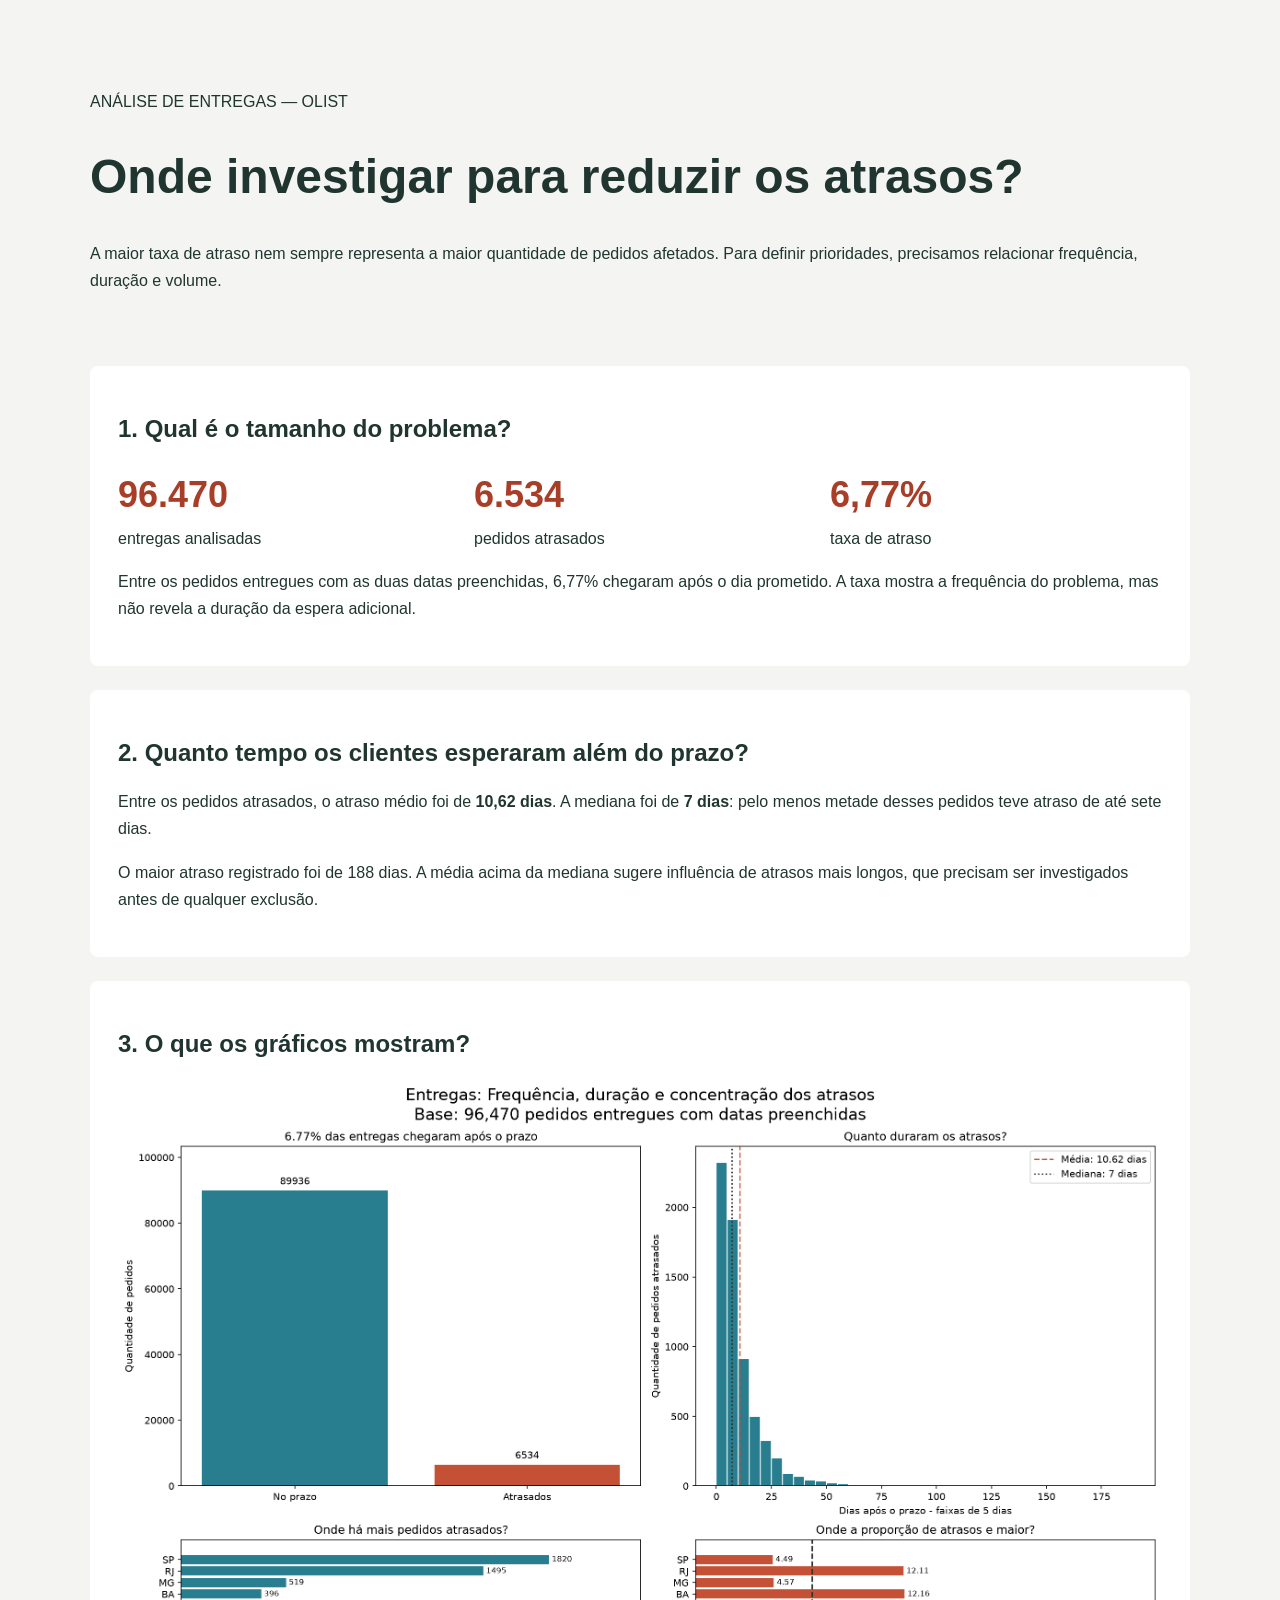
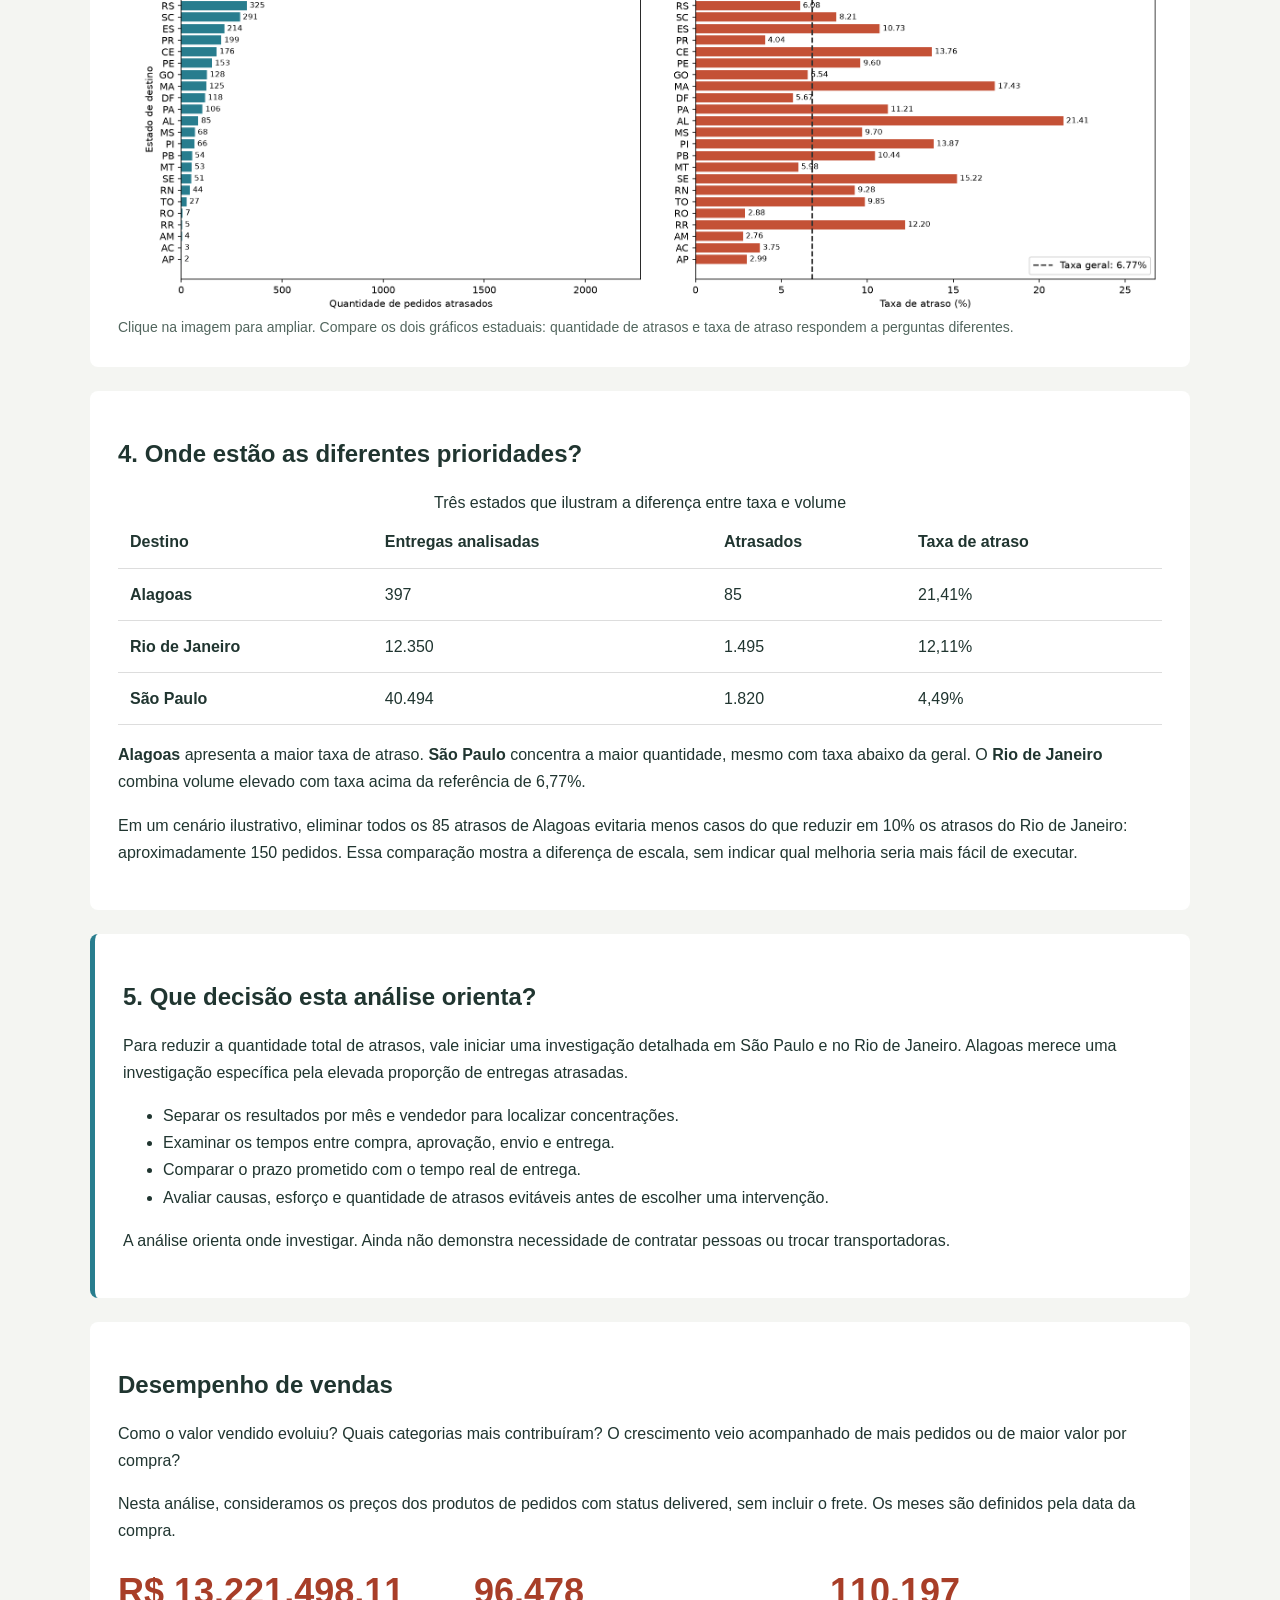
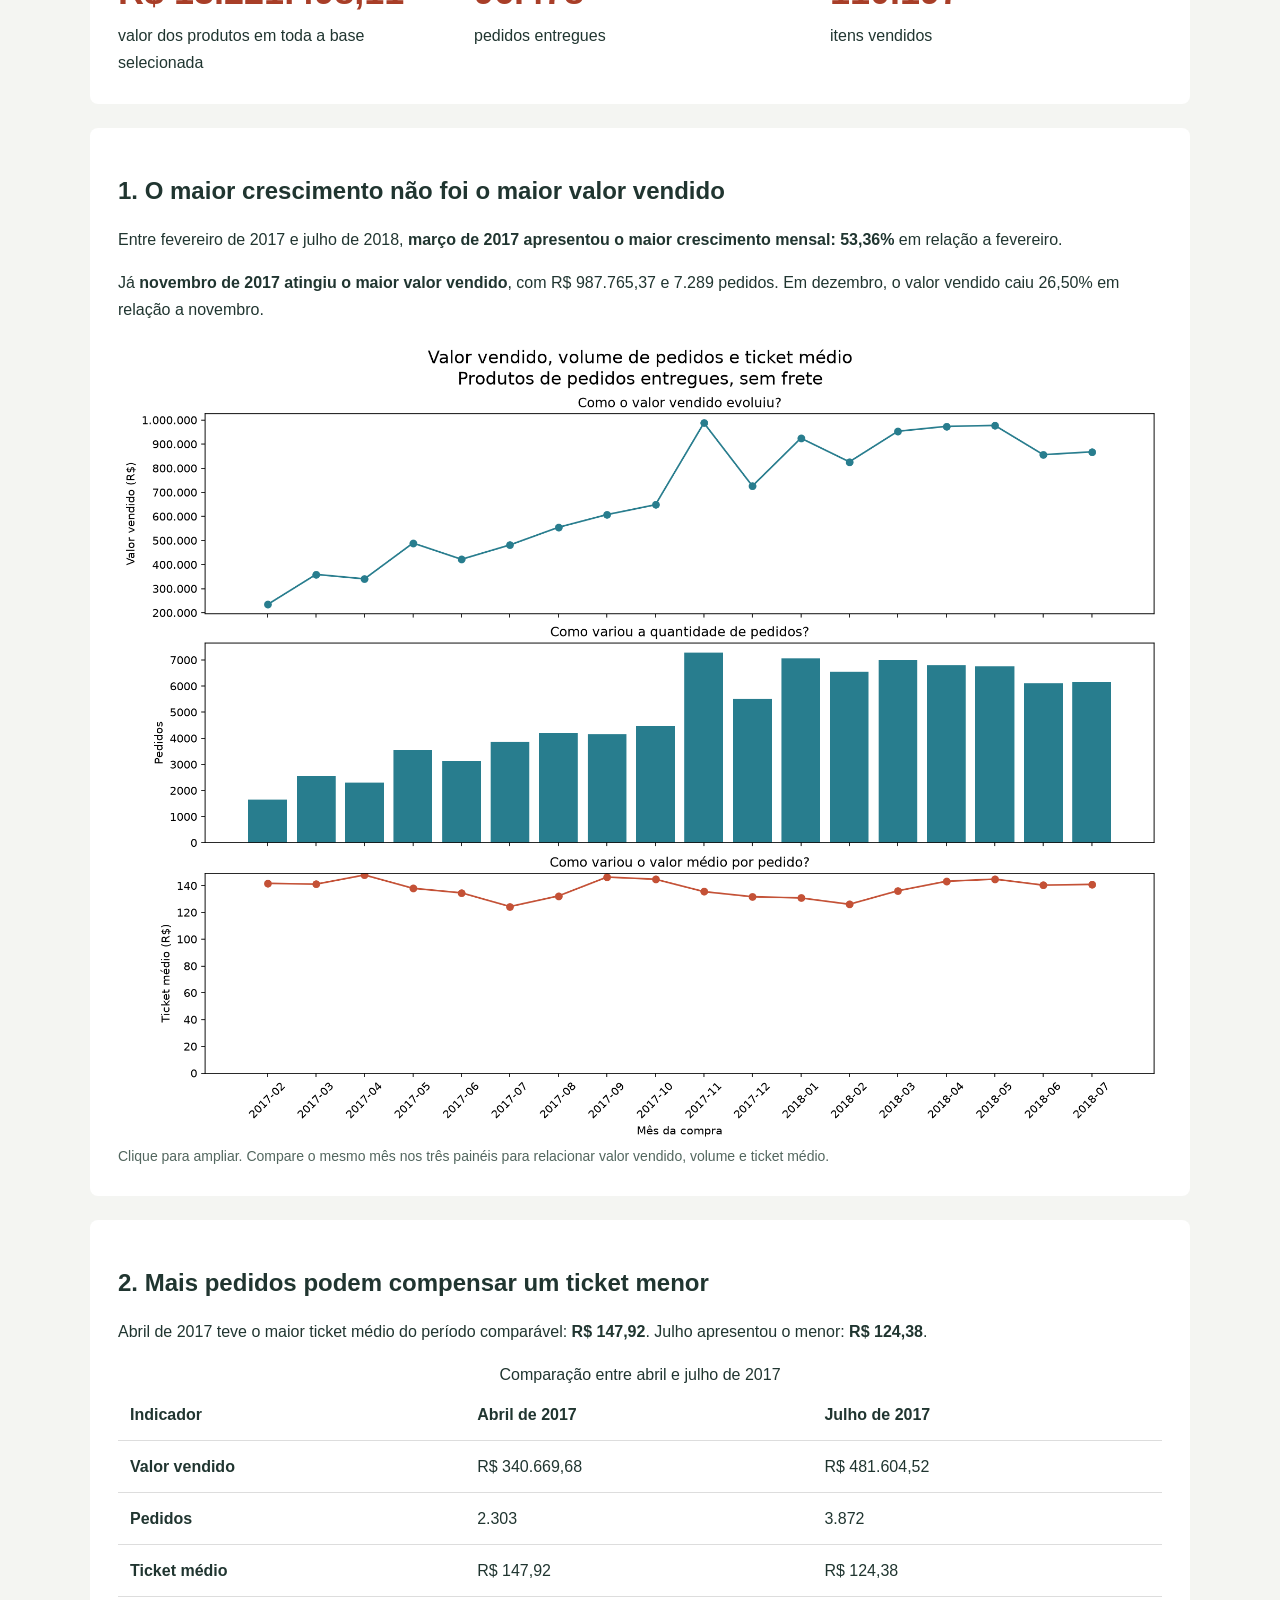
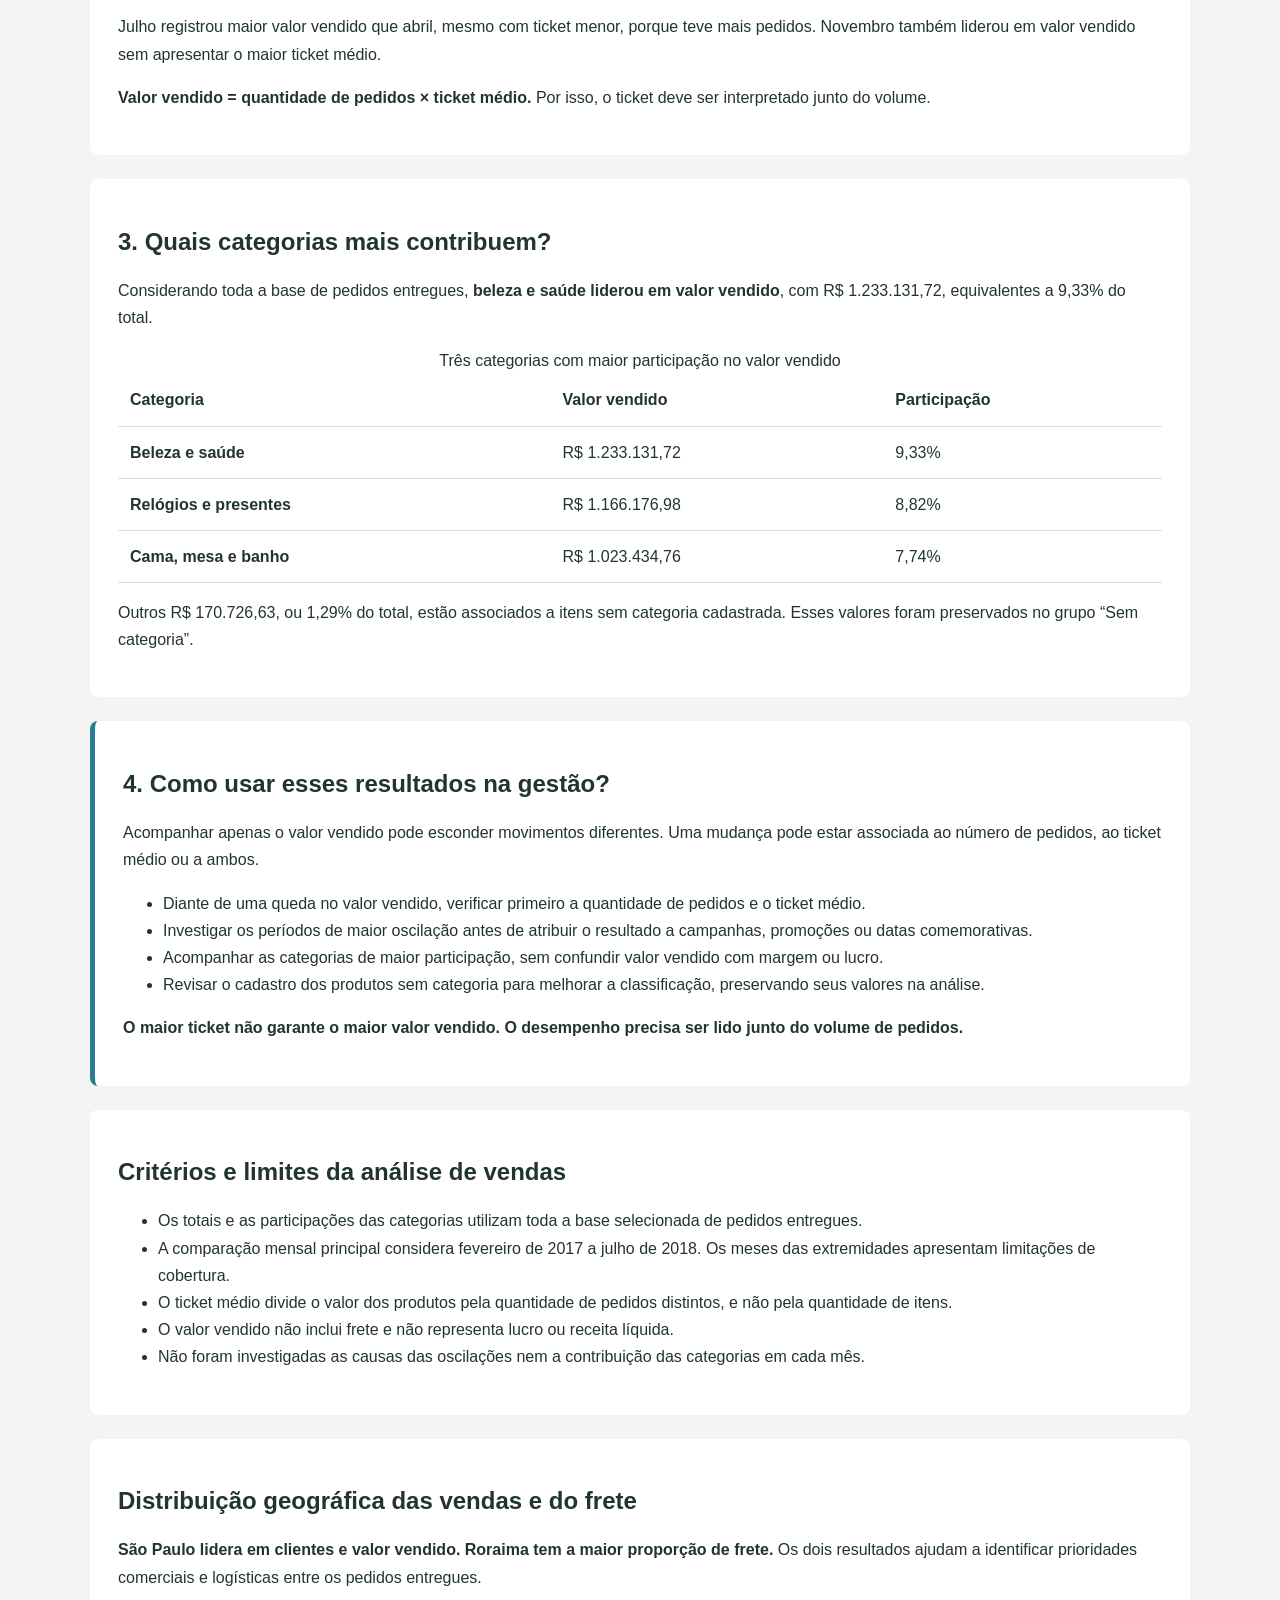
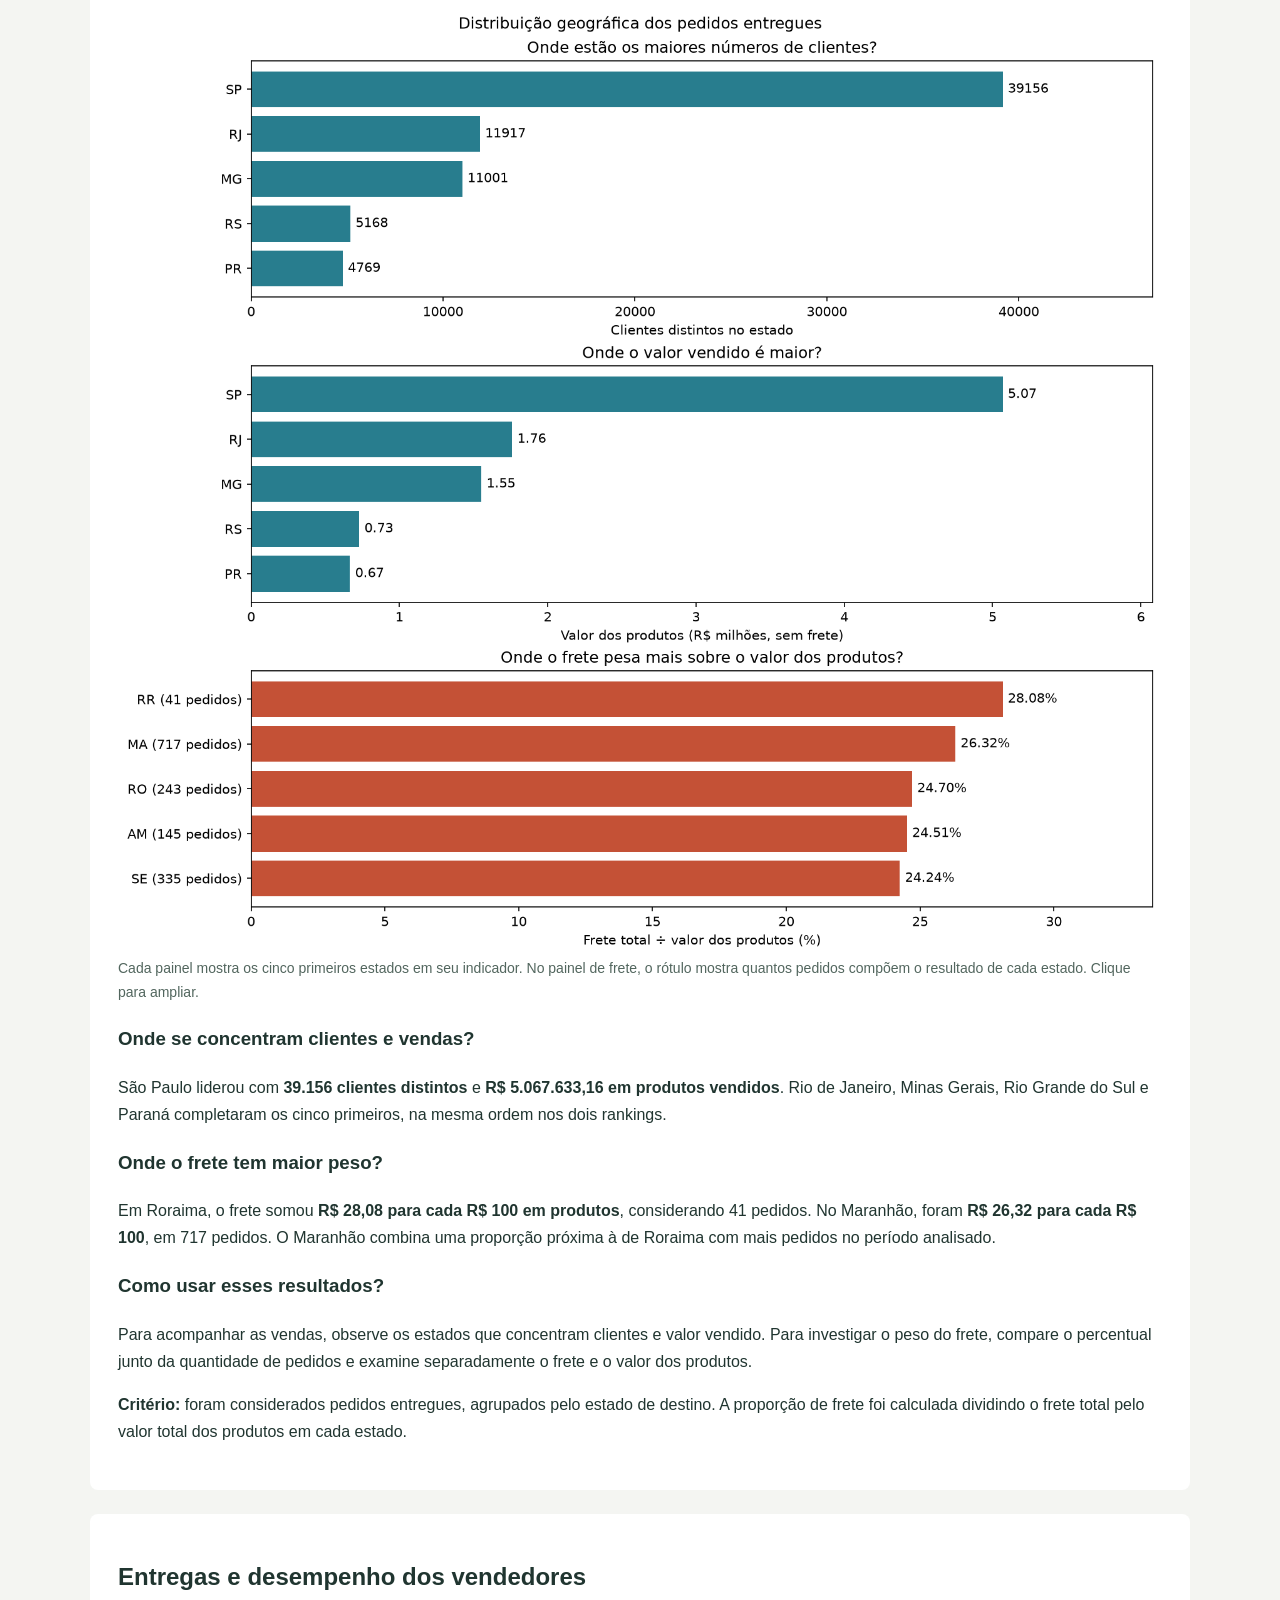
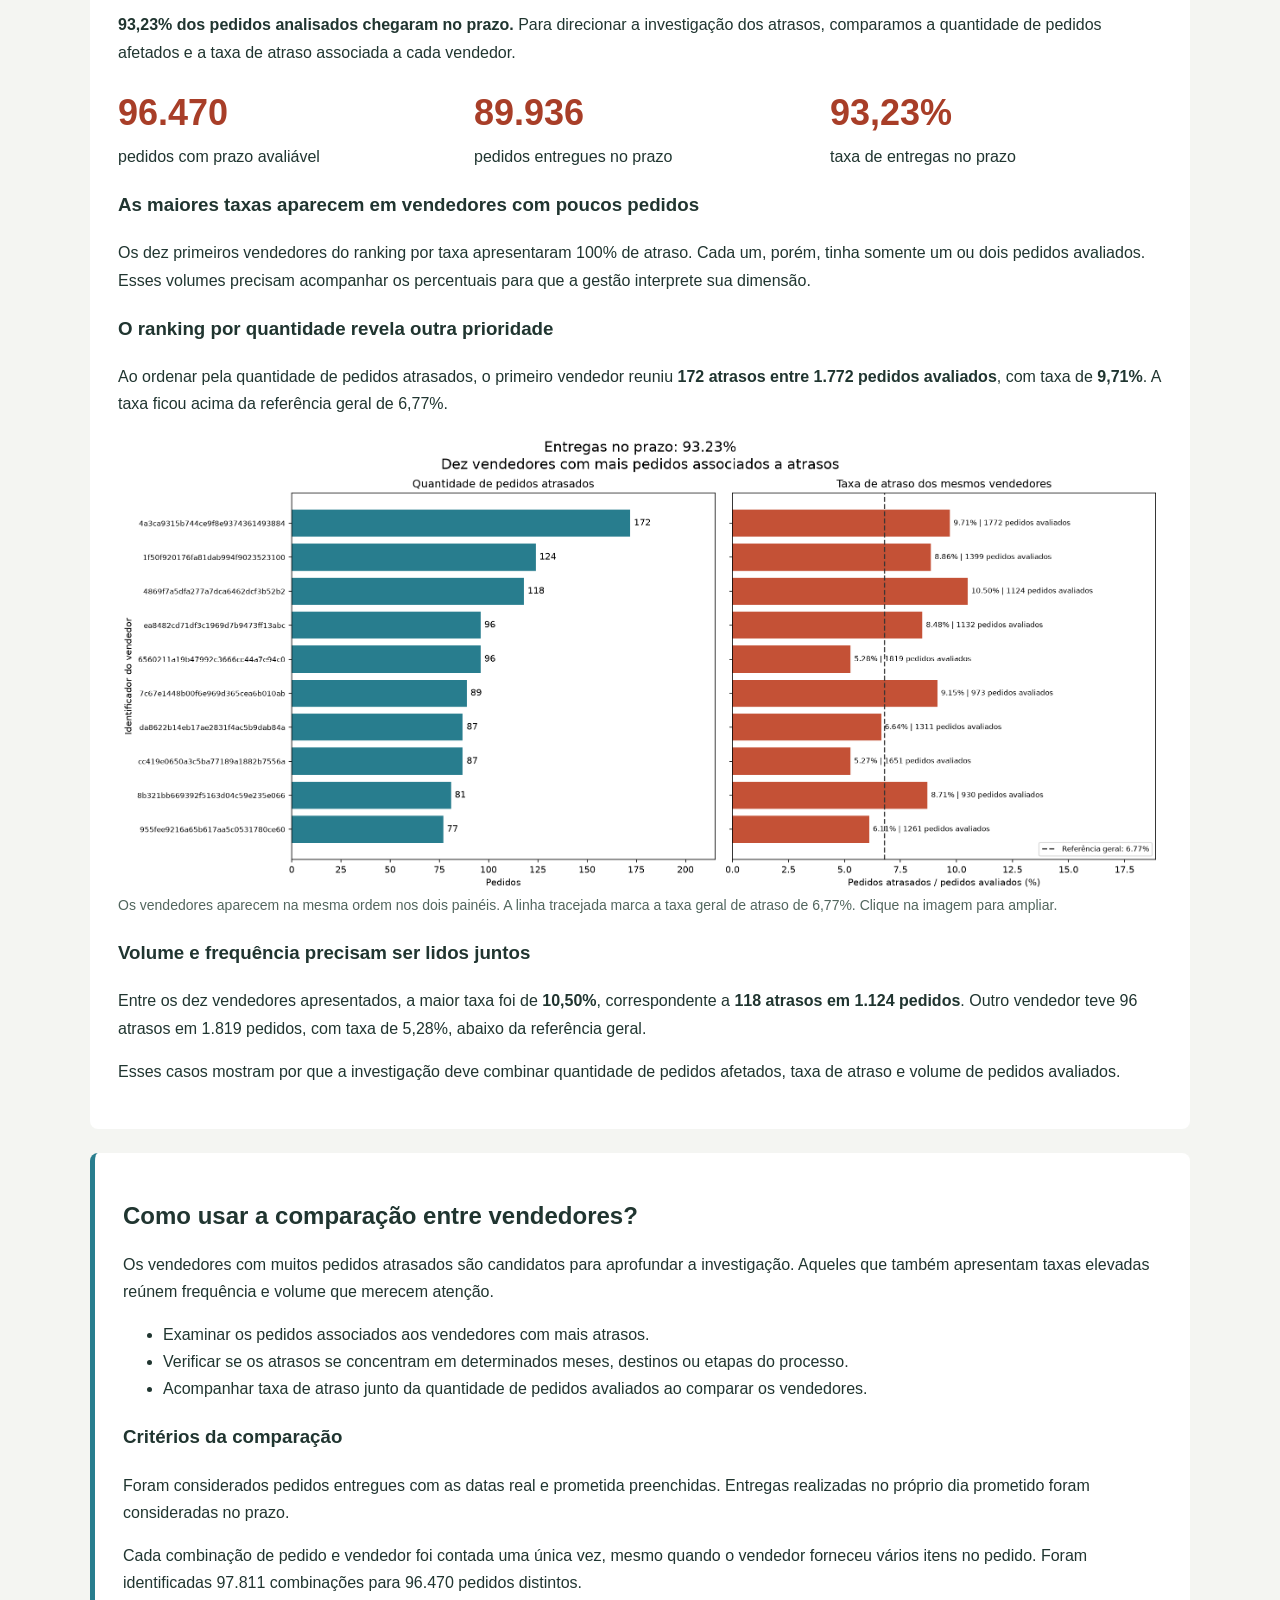
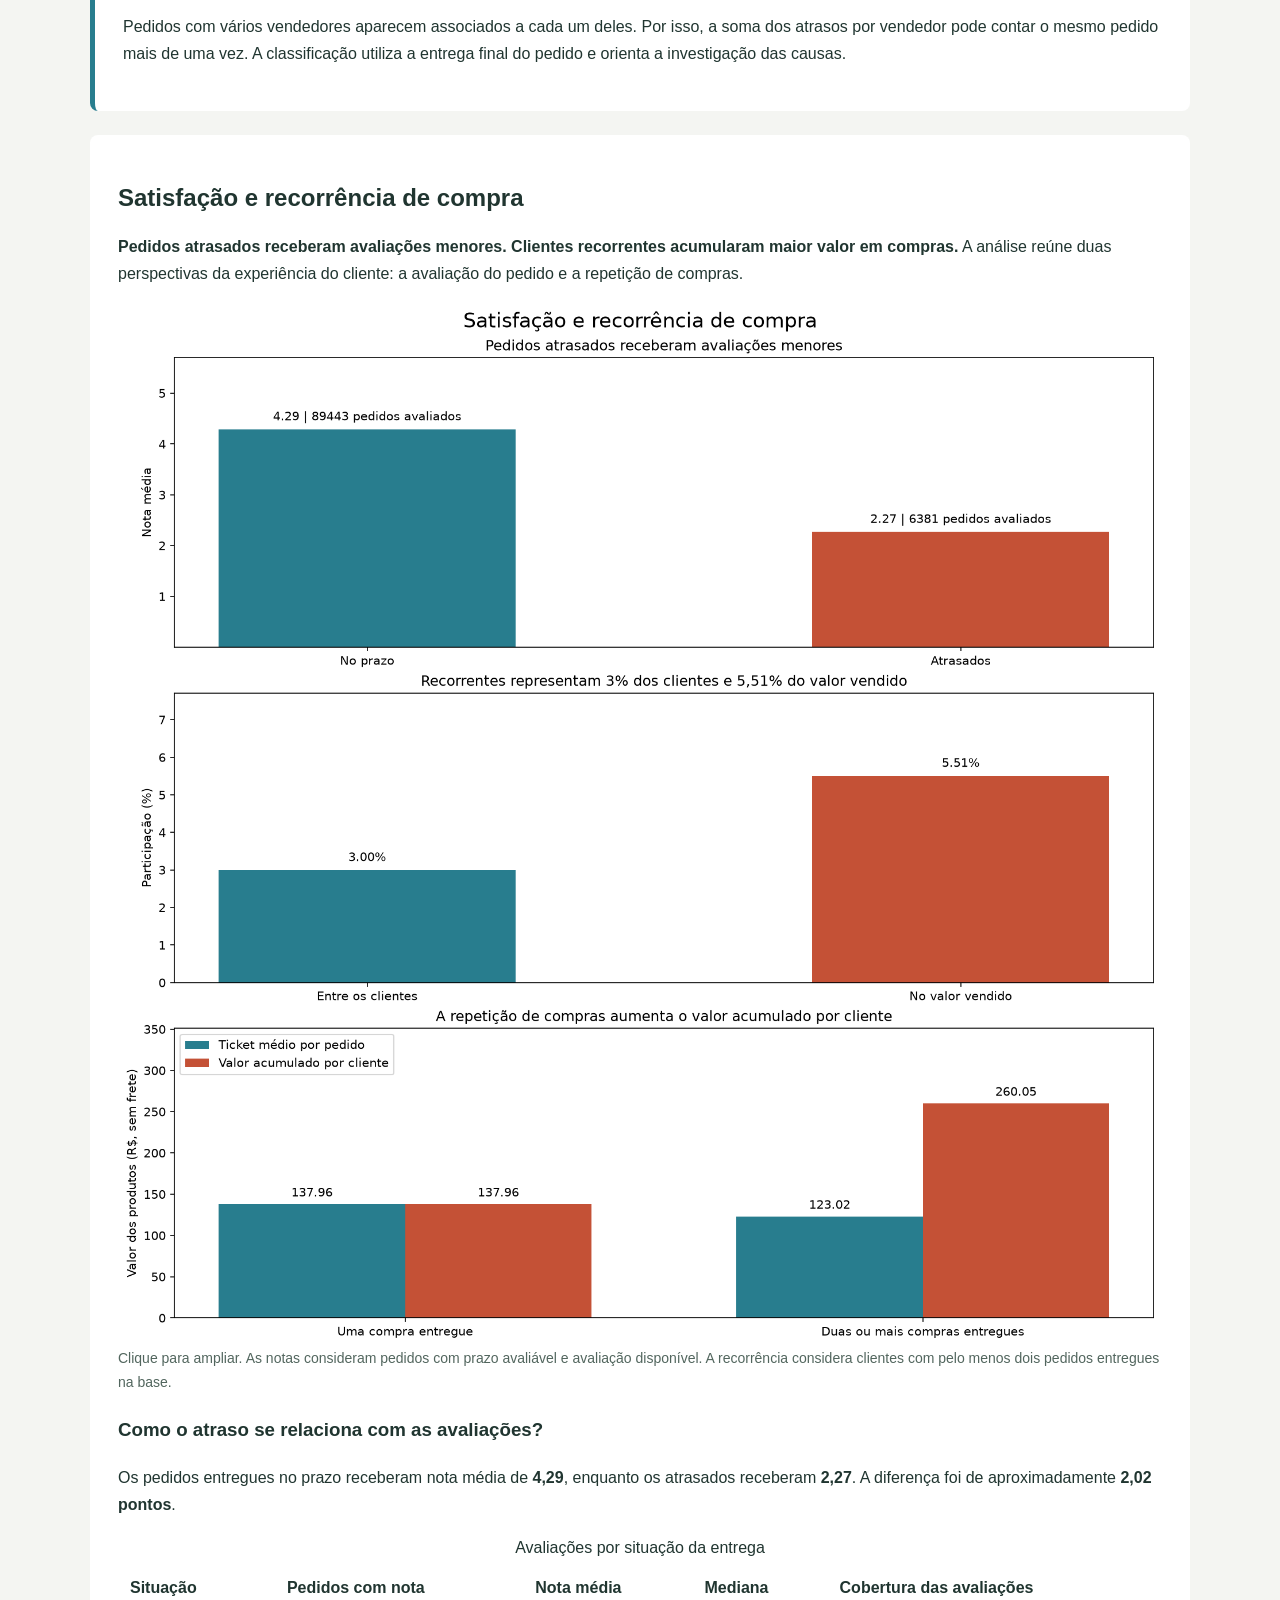
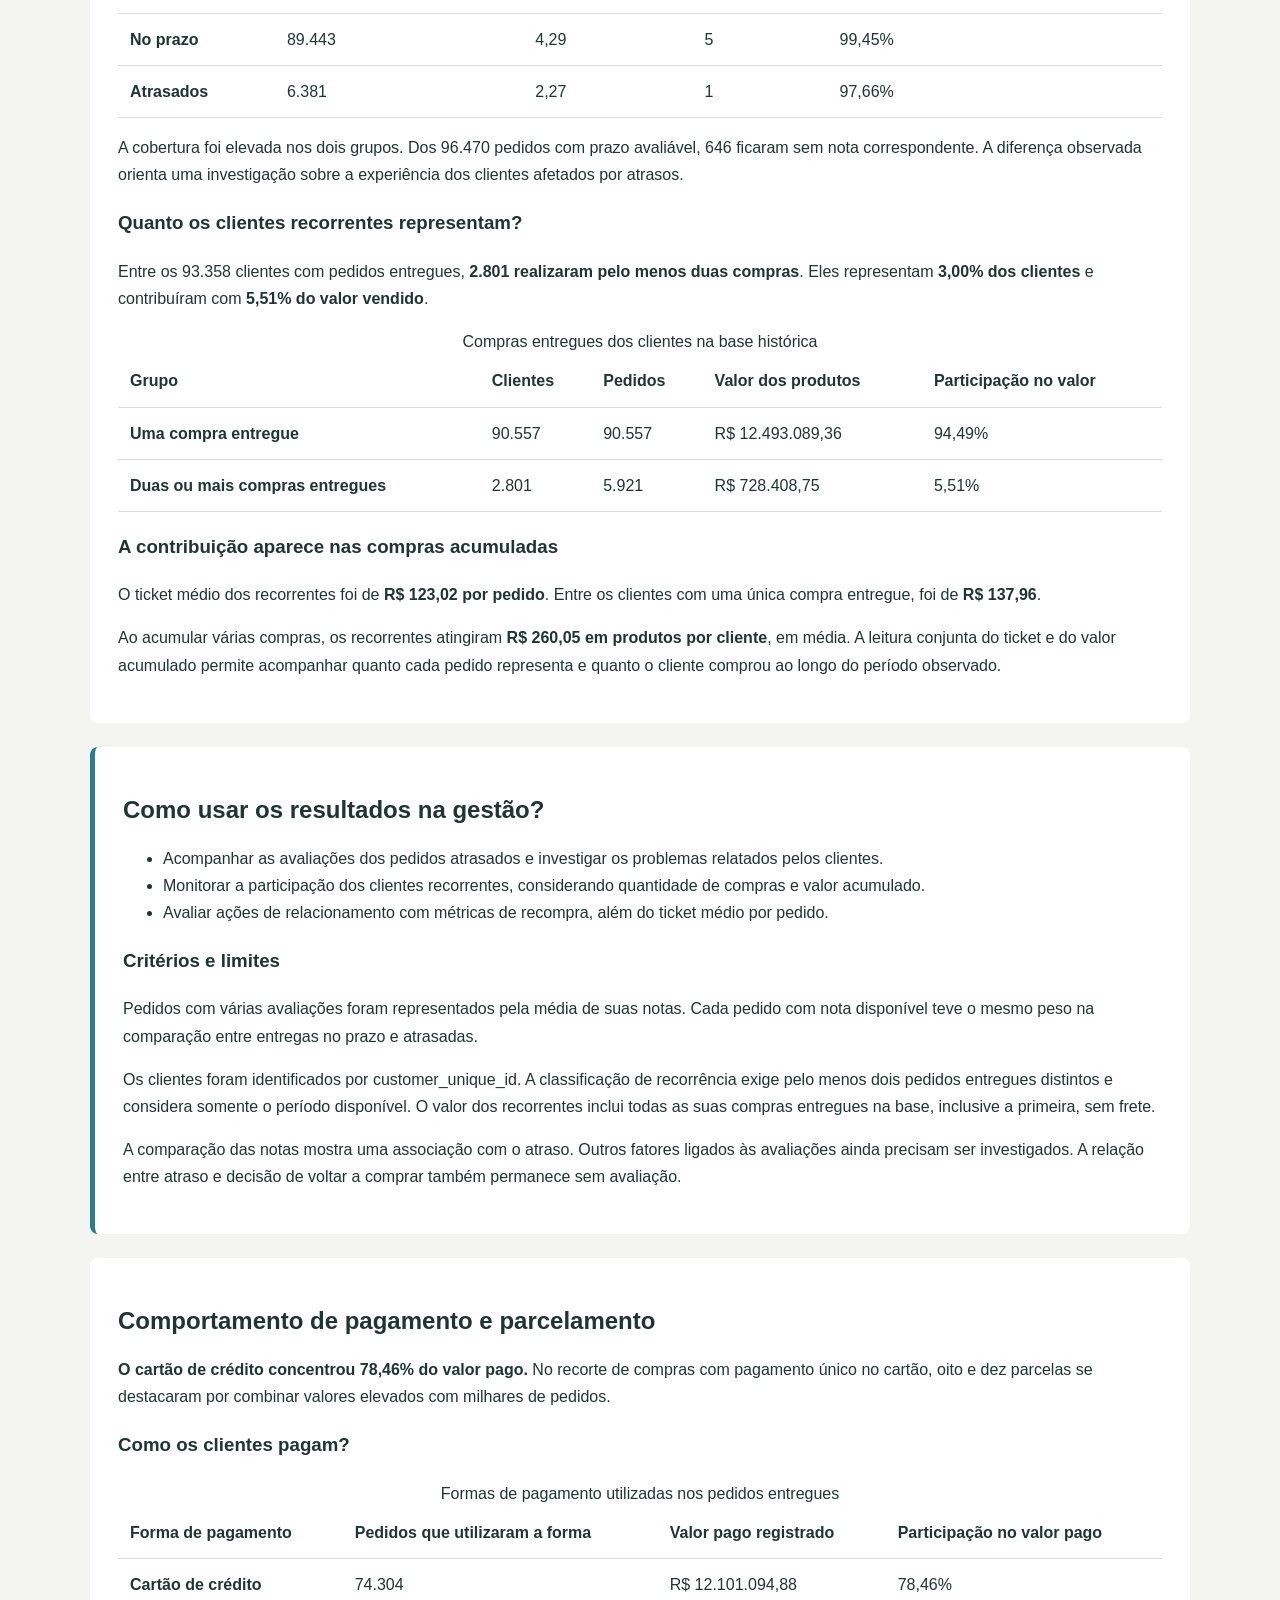
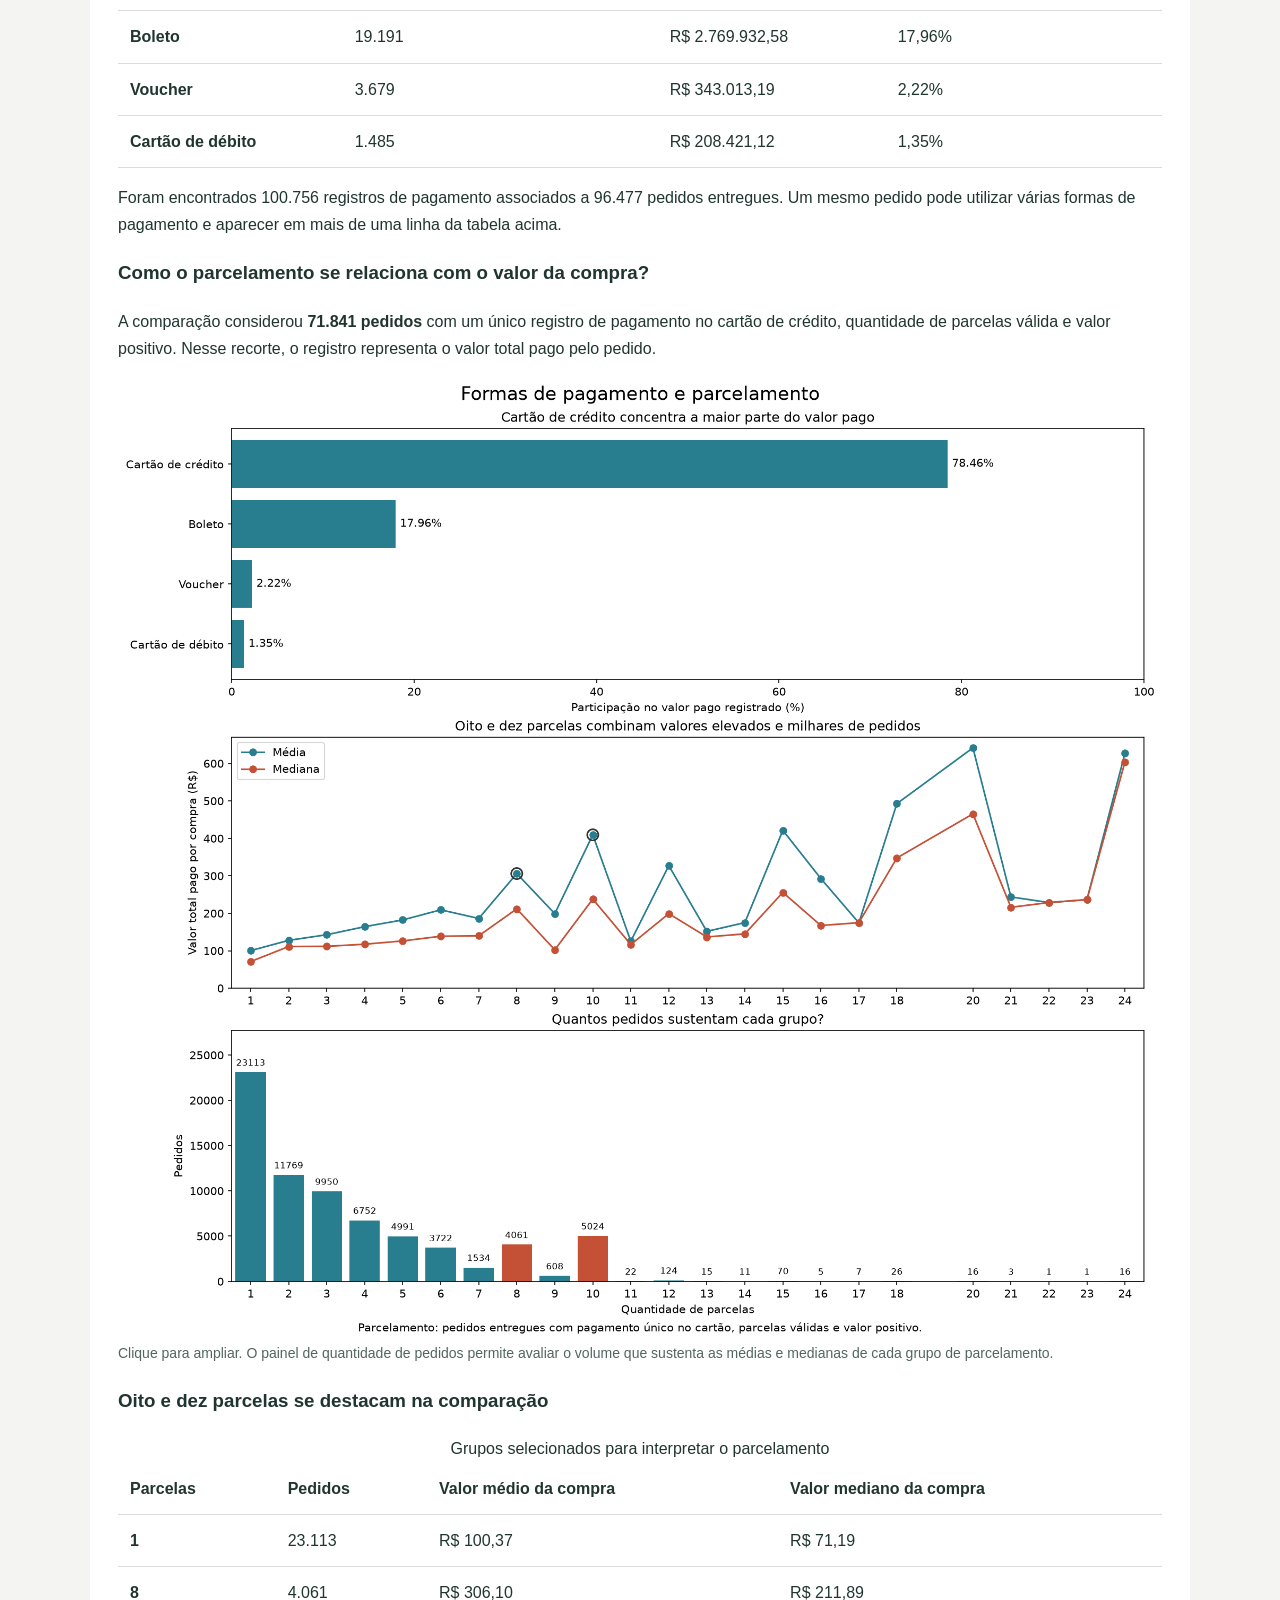
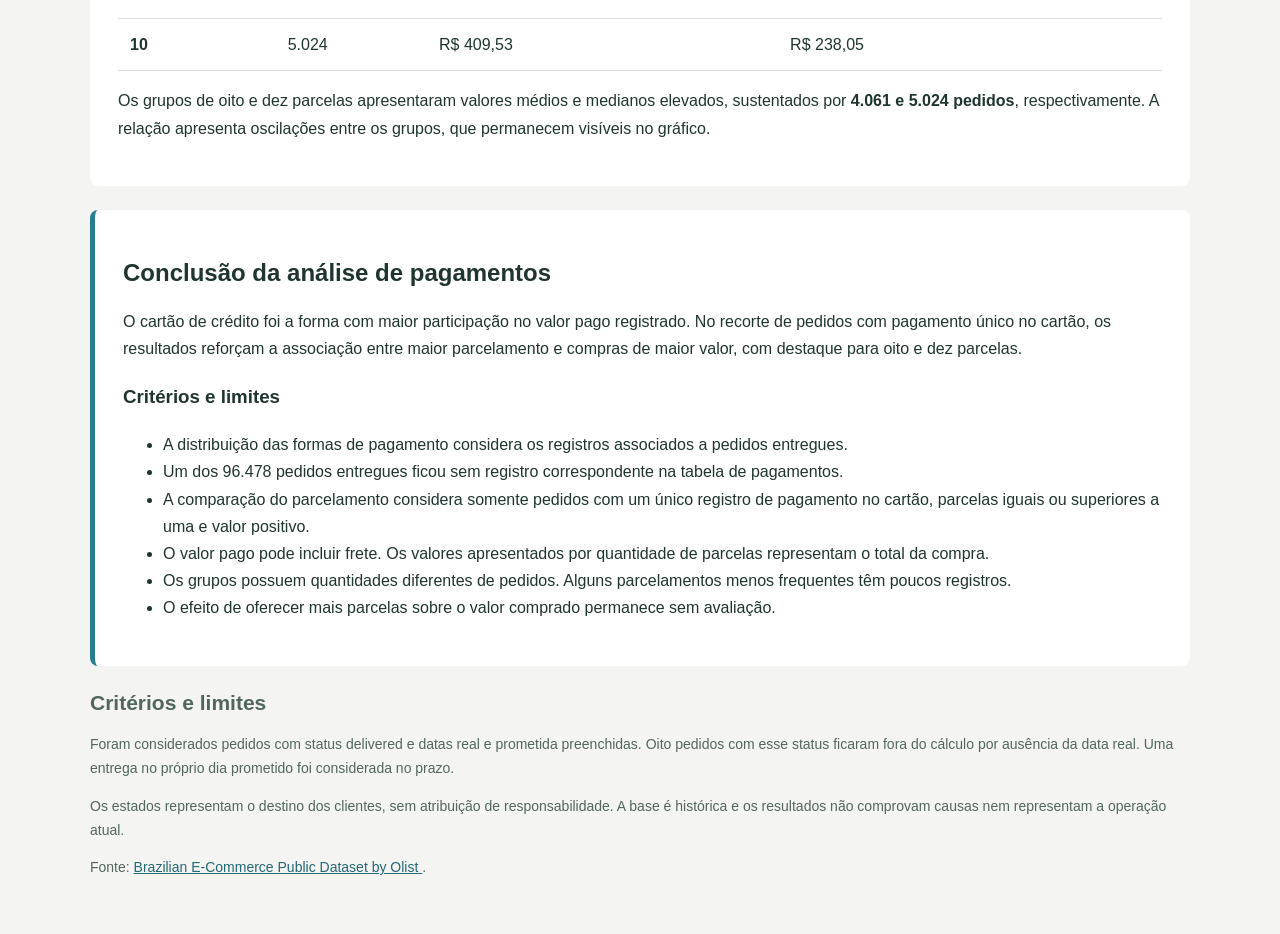
==== commit 509fc8a0: "Adiciona análise de formas de pagamento e parcelamento - Calcula a participação das formas de pagame" ====
--- a/web/index.html
+++ b/web/index.html
@@ -779,6 +779,194 @@
             </p>
         </section>
 
+        <section id="pagamentos">
+            <h2>Comportamento de pagamento e parcelamento</h2>
+
+            <p>
+                <strong>O cartão de crédito concentrou 78,46% do valor pago.</strong>
+                No recorte de compras com pagamento único no cartão,
+                oito e dez parcelas se destacaram por combinar valores
+                elevados com milhares de pedidos.
+            </p>
+
+            <h3>Como os clientes pagam?</h3>
+
+            <div class="tabela">
+                <table>
+                    <caption>
+                        Formas de pagamento utilizadas nos pedidos entregues
+                    </caption>
+
+                    <thead>
+                        <tr>
+                            <th scope="col">Forma de pagamento</th>
+                            <th scope="col">Pedidos que utilizaram a forma</th>
+                            <th scope="col">Valor pago registrado</th>
+                            <th scope="col">Participação no valor pago</th>
+                        </tr>
+                    </thead>
+
+                    <tbody>
+                        <tr>
+                            <th scope="row">Cartão de crédito</th>
+                            <td>74.304</td>
+                            <td>R$ 12.101.094,88</td>
+                            <td>78,46%</td>
+                        </tr>
+
+                        <tr>
+                            <th scope="row">Boleto</th>
+                            <td>19.191</td>
+                            <td>R$ 2.769.932,58</td>
+                            <td>17,96%</td>
+                        </tr>
+
+                        <tr>
+                            <th scope="row">Voucher</th>
+                            <td>3.679</td>
+                            <td>R$ 343.013,19</td>
+                            <td>2,22%</td>
+                        </tr>
+
+                        <tr>
+                            <th scope="row">Cartão de débito</th>
+                            <td>1.485</td>
+                            <td>R$ 208.421,12</td>
+                            <td>1,35%</td>
+                        </tr>
+                    </tbody>
+                </table>
+            </div>
+
+            <p>
+                Foram encontrados 100.756 registros de pagamento associados
+                a 96.477 pedidos entregues. Um mesmo pedido pode utilizar
+                várias formas de pagamento e aparecer em mais de uma linha
+                da tabela acima.
+            </p>
+
+            <h3>Como o parcelamento se relaciona com o valor da compra?</h3>
+
+            <p>
+                A comparação considerou <strong>71.841 pedidos</strong>
+                com um único registro de pagamento no cartão de crédito,
+                quantidade de parcelas válida e valor positivo.
+                Nesse recorte, o registro representa o valor total pago
+                pelo pedido.
+            </p>
+
+            <figure>
+                <a href="imagens/grafico_pagamentos.png" target="_blank" rel="noopener">
+                    <img src="imagens/grafico_pagamentos.png" alt="Gráficos mostram a participação das formas de pagamento,
+                a média e a mediana do valor das compras por quantidade
+                de parcelas e o número de pedidos em cada grupo.">
+                </a>
+
+                <figcaption>
+                    Clique para ampliar. O painel de quantidade de pedidos
+                    permite avaliar o volume que sustenta as médias
+                    e medianas de cada grupo de parcelamento.
+                </figcaption>
+            </figure>
+
+            <h3>Oito e dez parcelas se destacam na comparação</h3>
+
+            <div class="tabela">
+                <table>
+                    <caption>
+                        Grupos selecionados para interpretar o parcelamento
+                    </caption>
+
+                    <thead>
+                        <tr>
+                            <th scope="col">Parcelas</th>
+                            <th scope="col">Pedidos</th>
+                            <th scope="col">Valor médio da compra</th>
+                            <th scope="col">Valor mediano da compra</th>
+                        </tr>
+                    </thead>
+
+                    <tbody>
+                        <tr>
+                            <th scope="row">1</th>
+                            <td>23.113</td>
+                            <td>R$ 100,37</td>
+                            <td>R$ 71,19</td>
+                        </tr>
+
+                        <tr>
+                            <th scope="row">8</th>
+                            <td>4.061</td>
+                            <td>R$ 306,10</td>
+                            <td>R$ 211,89</td>
+                        </tr>
+
+                        <tr>
+                            <th scope="row">10</th>
+                            <td>5.024</td>
+                            <td>R$ 409,53</td>
+                            <td>R$ 238,05</td>
+                        </tr>
+                    </tbody>
+                </table>
+            </div>
+
+            <p>
+                Os grupos de oito e dez parcelas apresentaram valores
+                médios e medianos elevados, sustentados por
+                <strong>4.061 e 5.024 pedidos</strong>, respectivamente.
+                A relação apresenta oscilações entre os grupos,
+                que permanecem visíveis no gráfico.
+            </p>
+        </section>
+
+        <section class="conclusao">
+            <h2>Conclusão da análise de pagamentos</h2>
+
+            <p>
+                O cartão de crédito foi a forma com maior participação
+                no valor pago registrado. No recorte de pedidos com
+                pagamento único no cartão, os resultados reforçam
+                a associação entre maior parcelamento e compras
+                de maior valor, com destaque para oito e dez parcelas.
+            </p>
+
+            <h3>Critérios e limites</h3>
+
+            <ul>
+                <li>
+                    A distribuição das formas de pagamento considera
+                    os registros associados a pedidos entregues.
+                </li>
+
+                <li>
+                    Um dos 96.478 pedidos entregues ficou sem registro
+                    correspondente na tabela de pagamentos.
+                </li>
+
+                <li>
+                    A comparação do parcelamento considera somente pedidos
+                    com um único registro de pagamento no cartão,
+                    parcelas iguais ou superiores a uma e valor positivo.
+                </li>
+
+                <li>
+                    O valor pago pode incluir frete. Os valores apresentados
+                    por quantidade de parcelas representam o total da compra.
+                </li>
+
+                <li>
+                    Os grupos possuem quantidades diferentes de pedidos.
+                    Alguns parcelamentos menos frequentes têm poucos registros.
+                </li>
+
+                <li>
+                    O efeito de oferecer mais parcelas sobre o valor comprado
+                    permanece sem avaliação.
+                </li>
+            </ul>
+        </section>
+
         <footer>
             <h2>Critérios e limites</h2>
             <p>
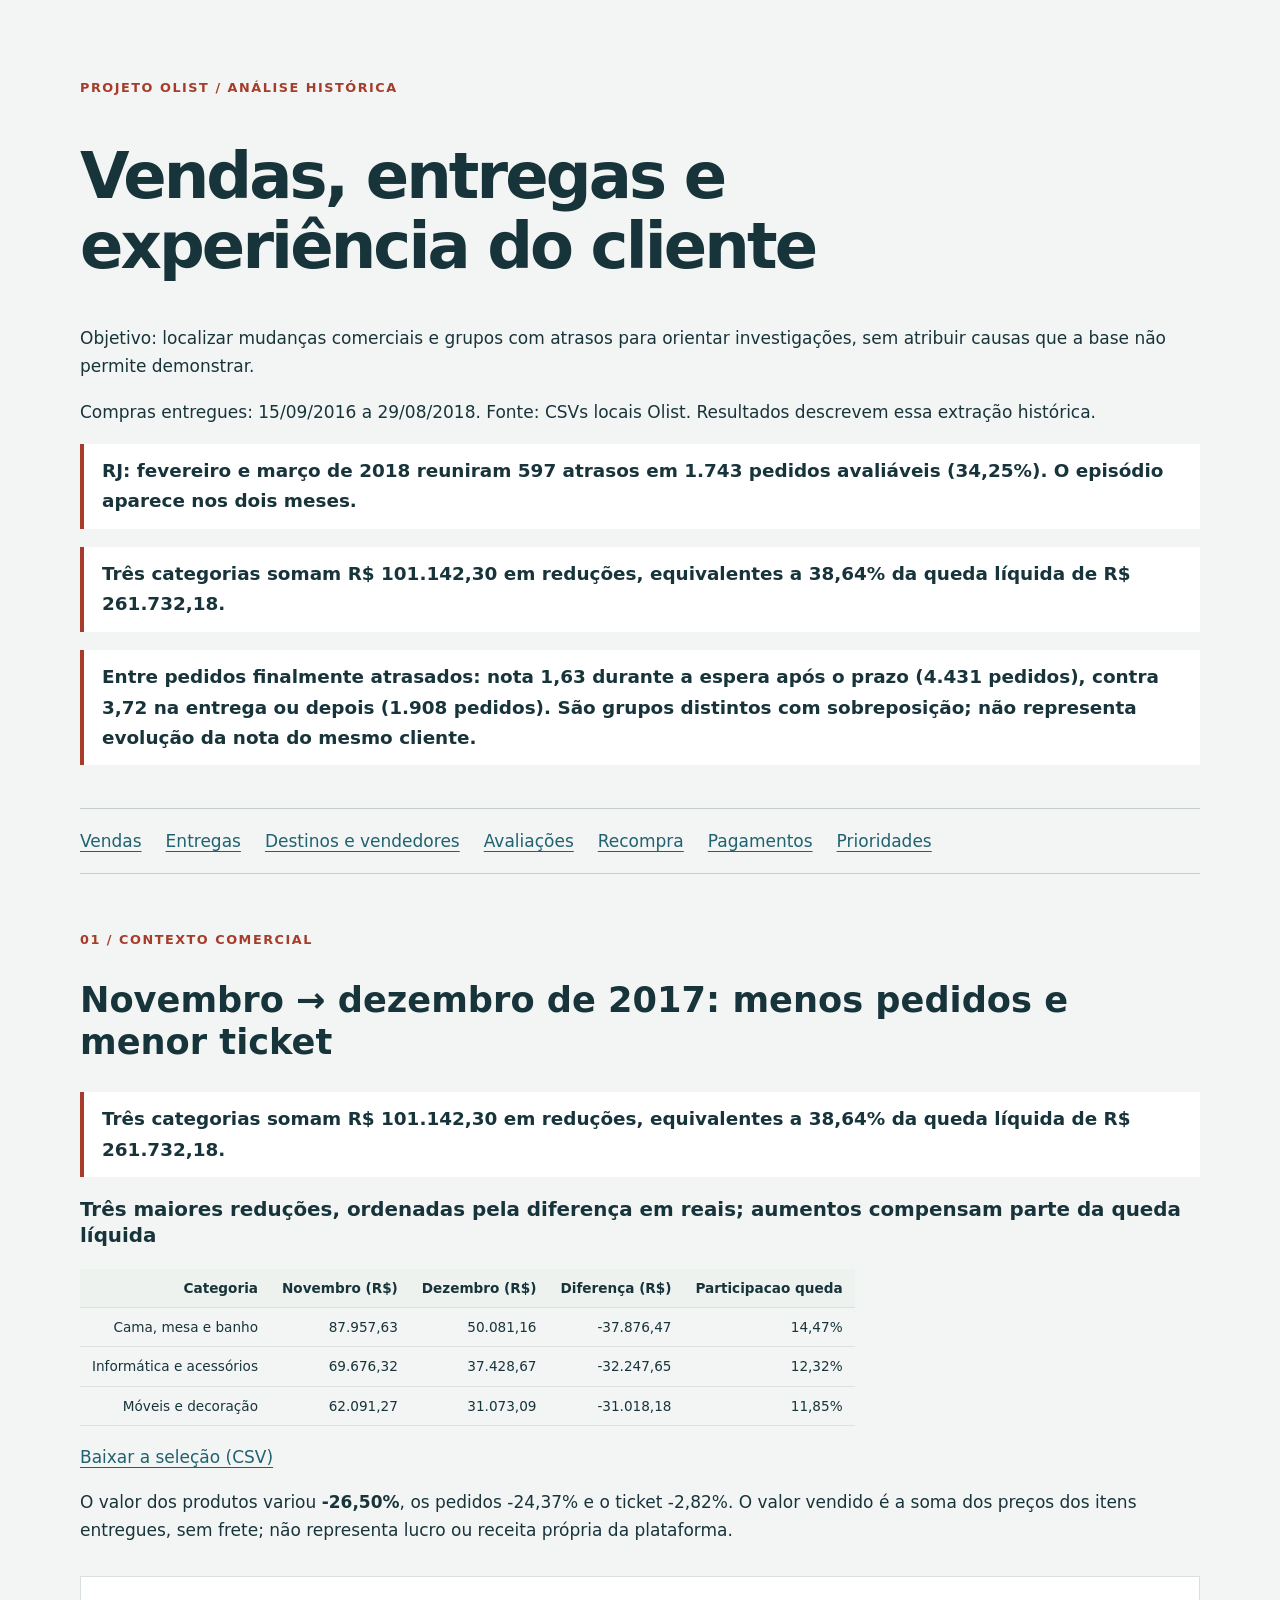
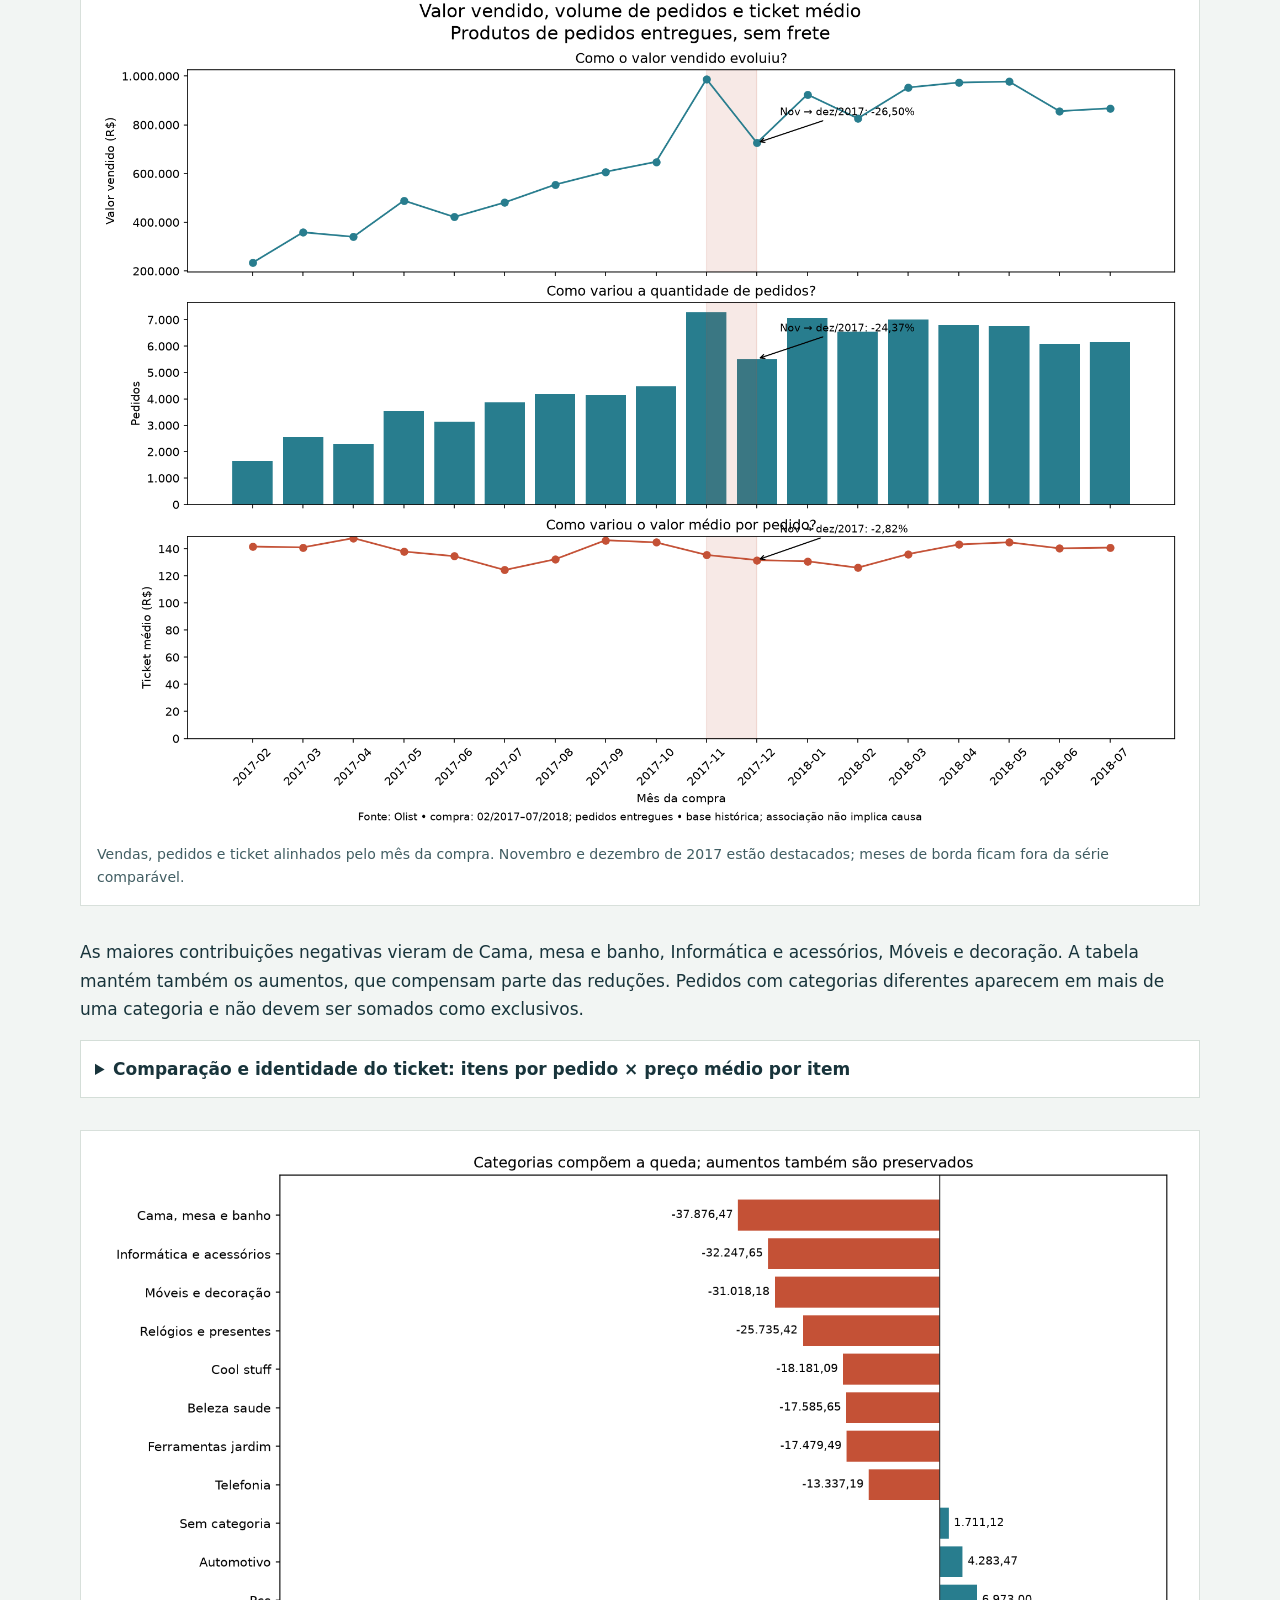
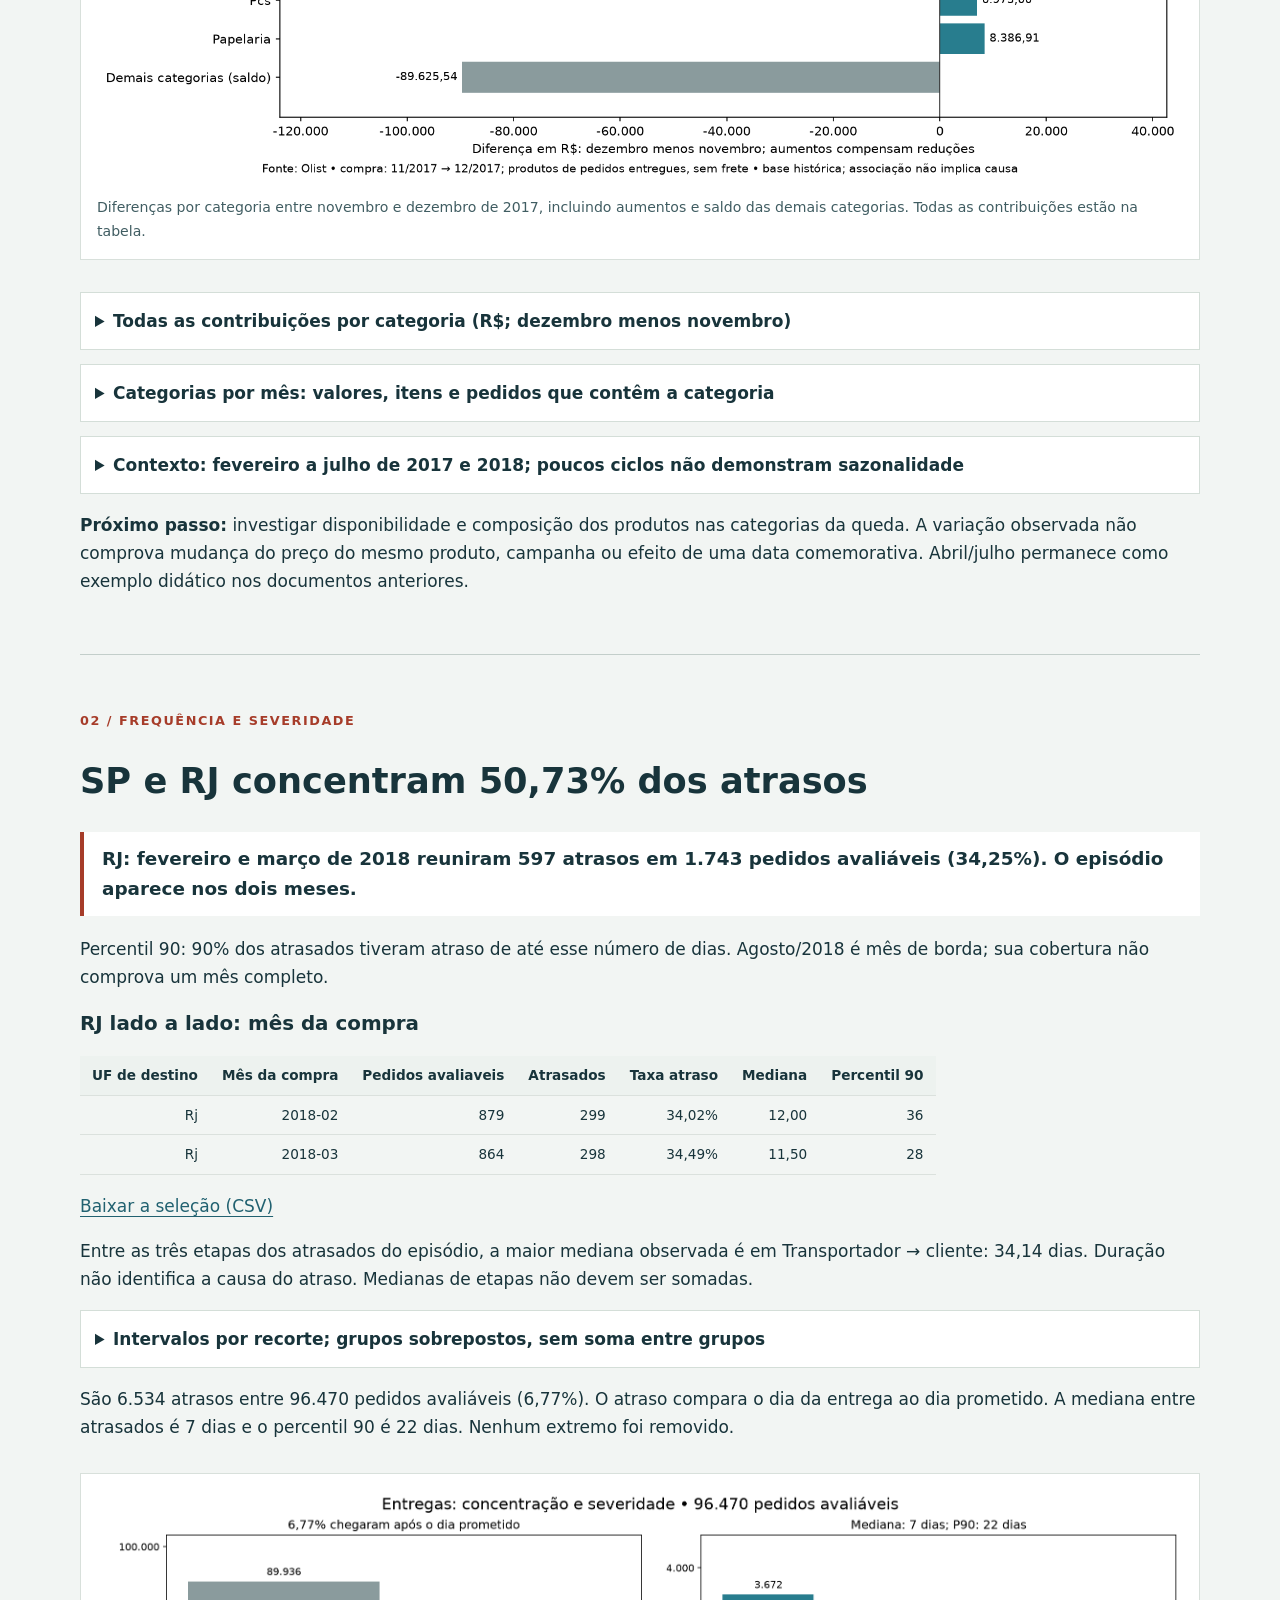
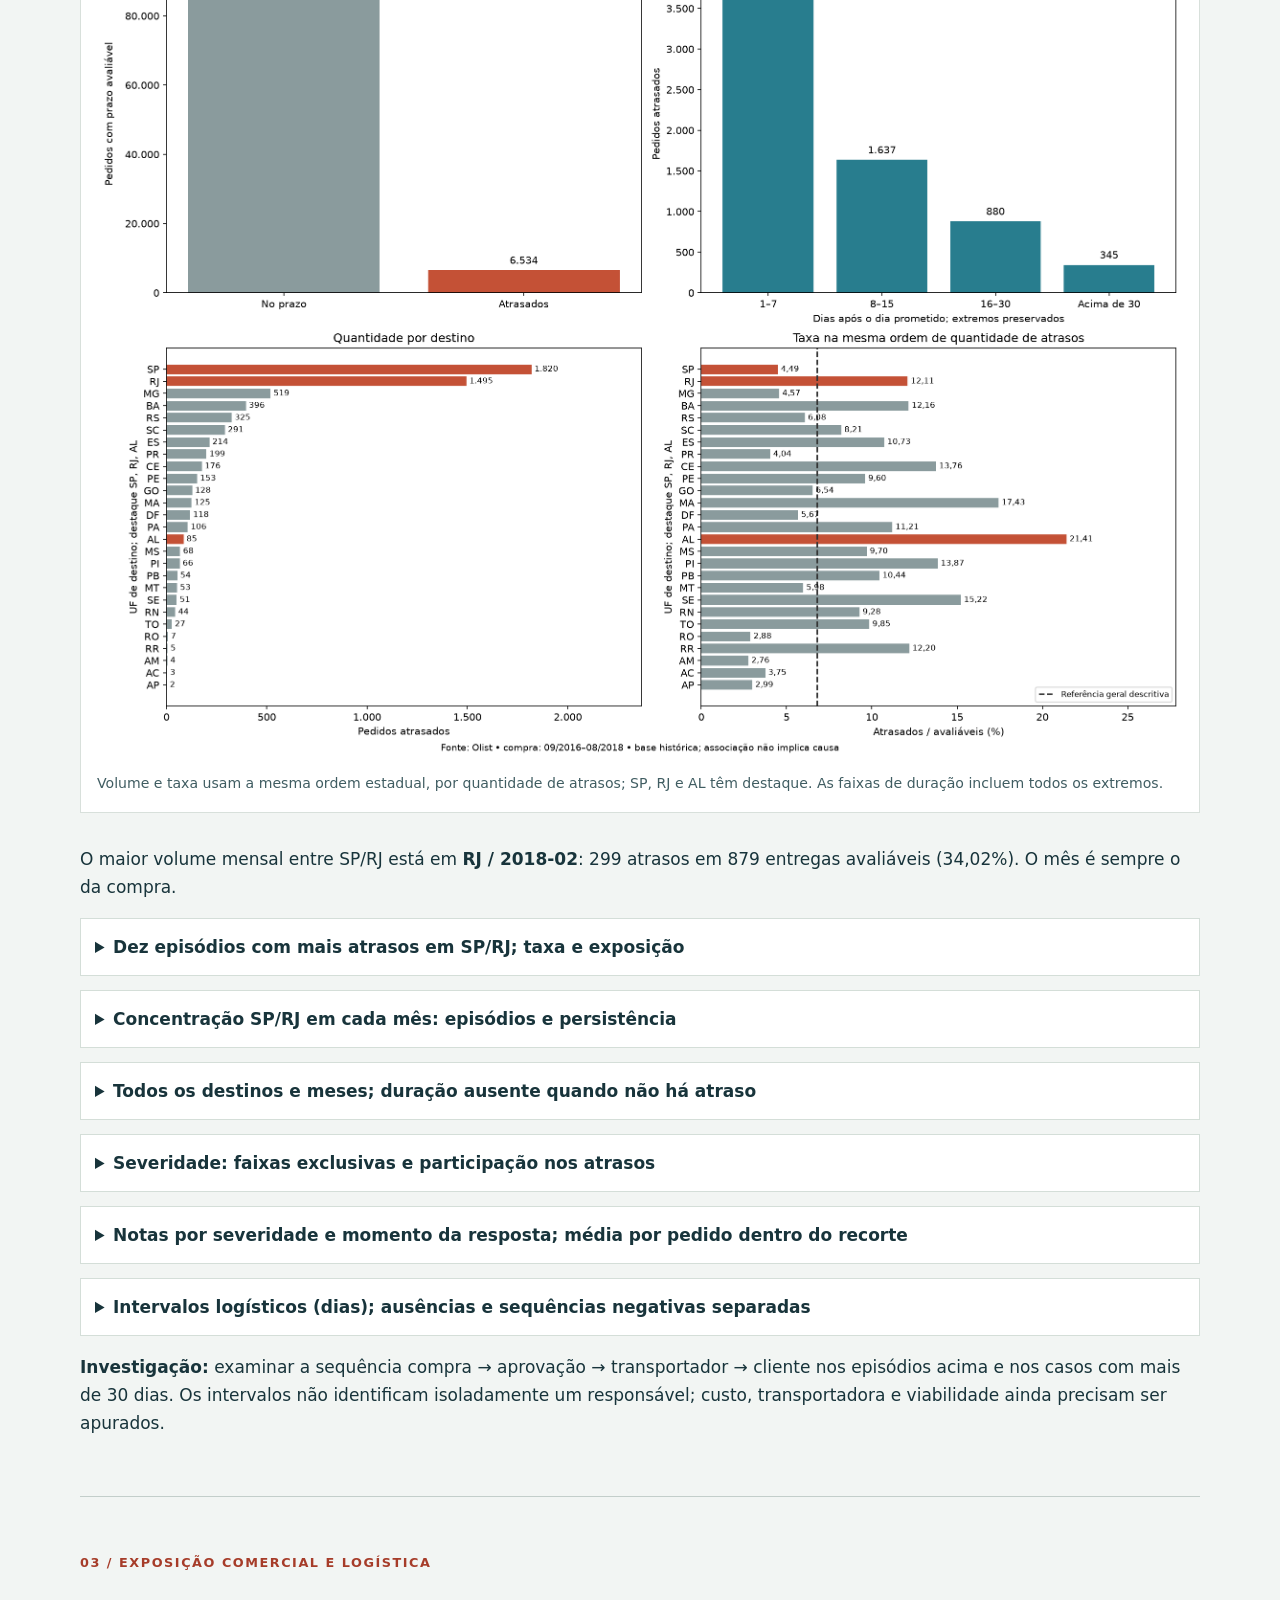
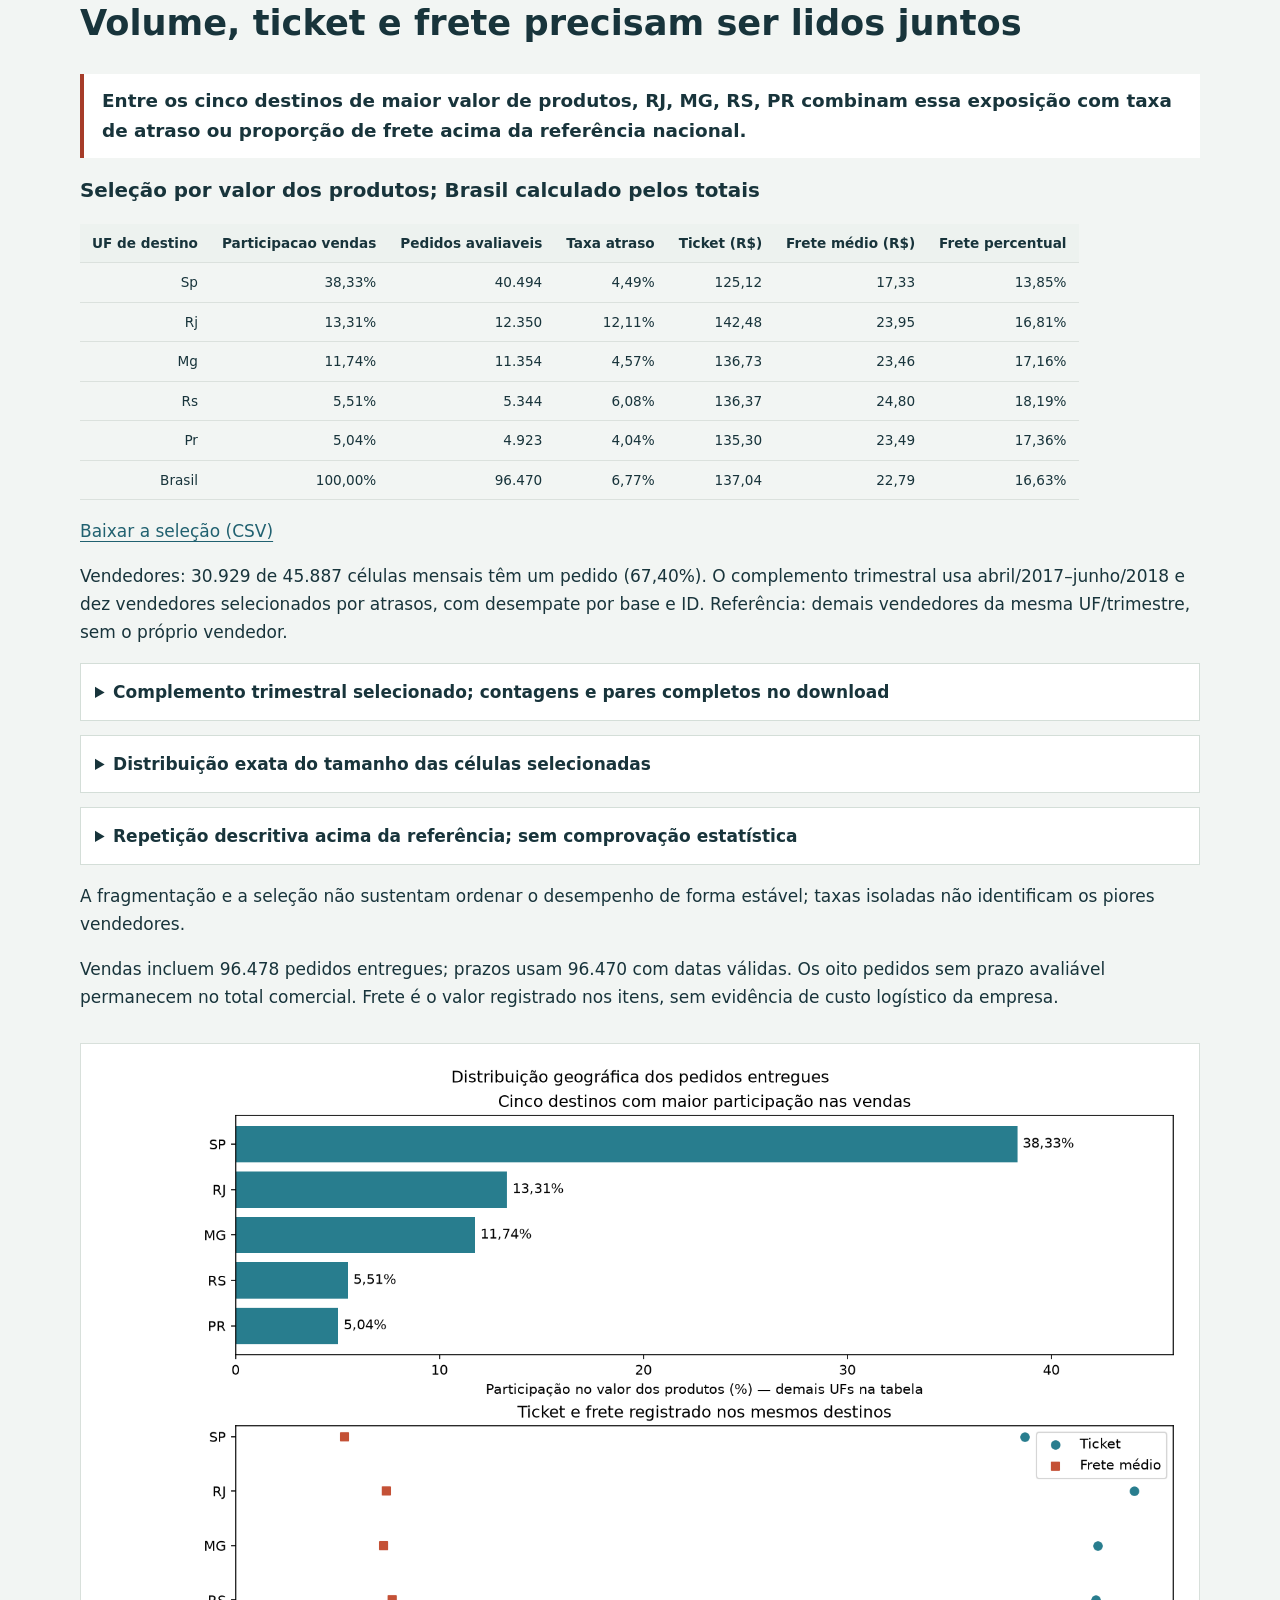
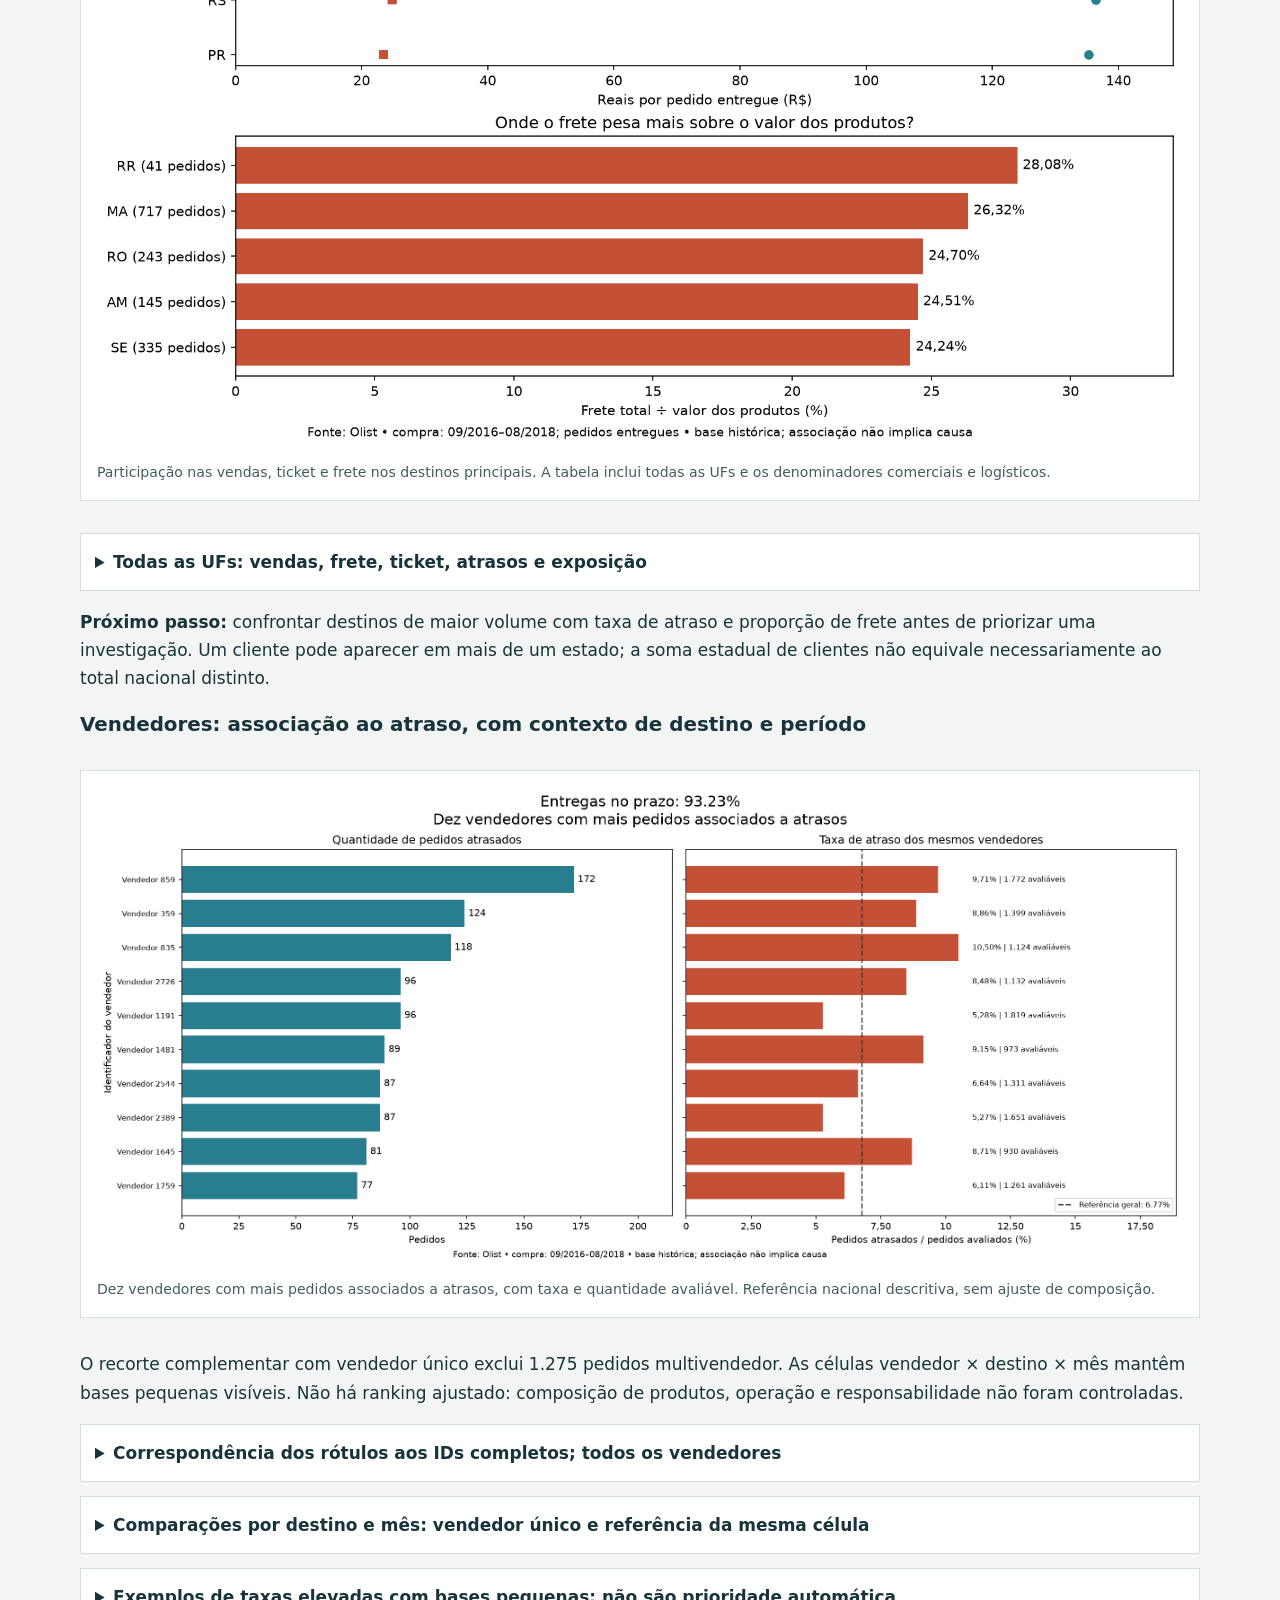
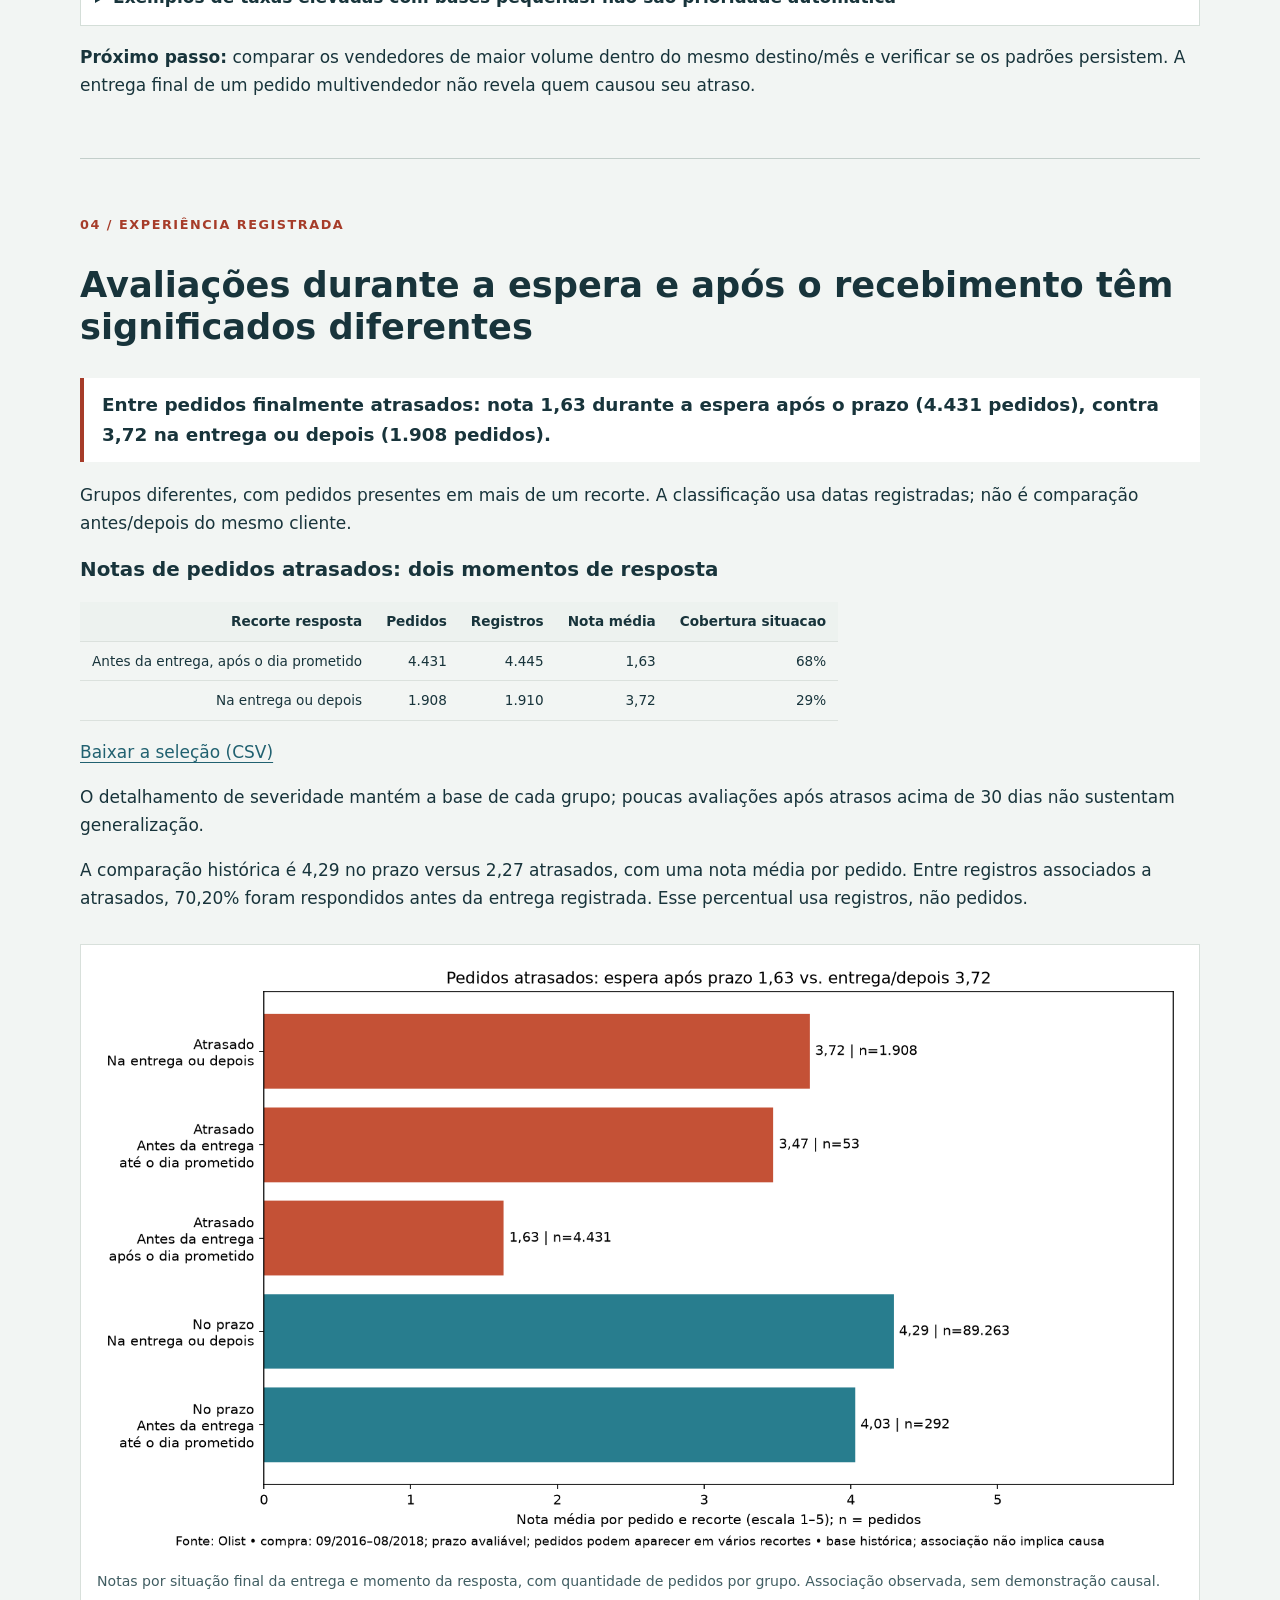
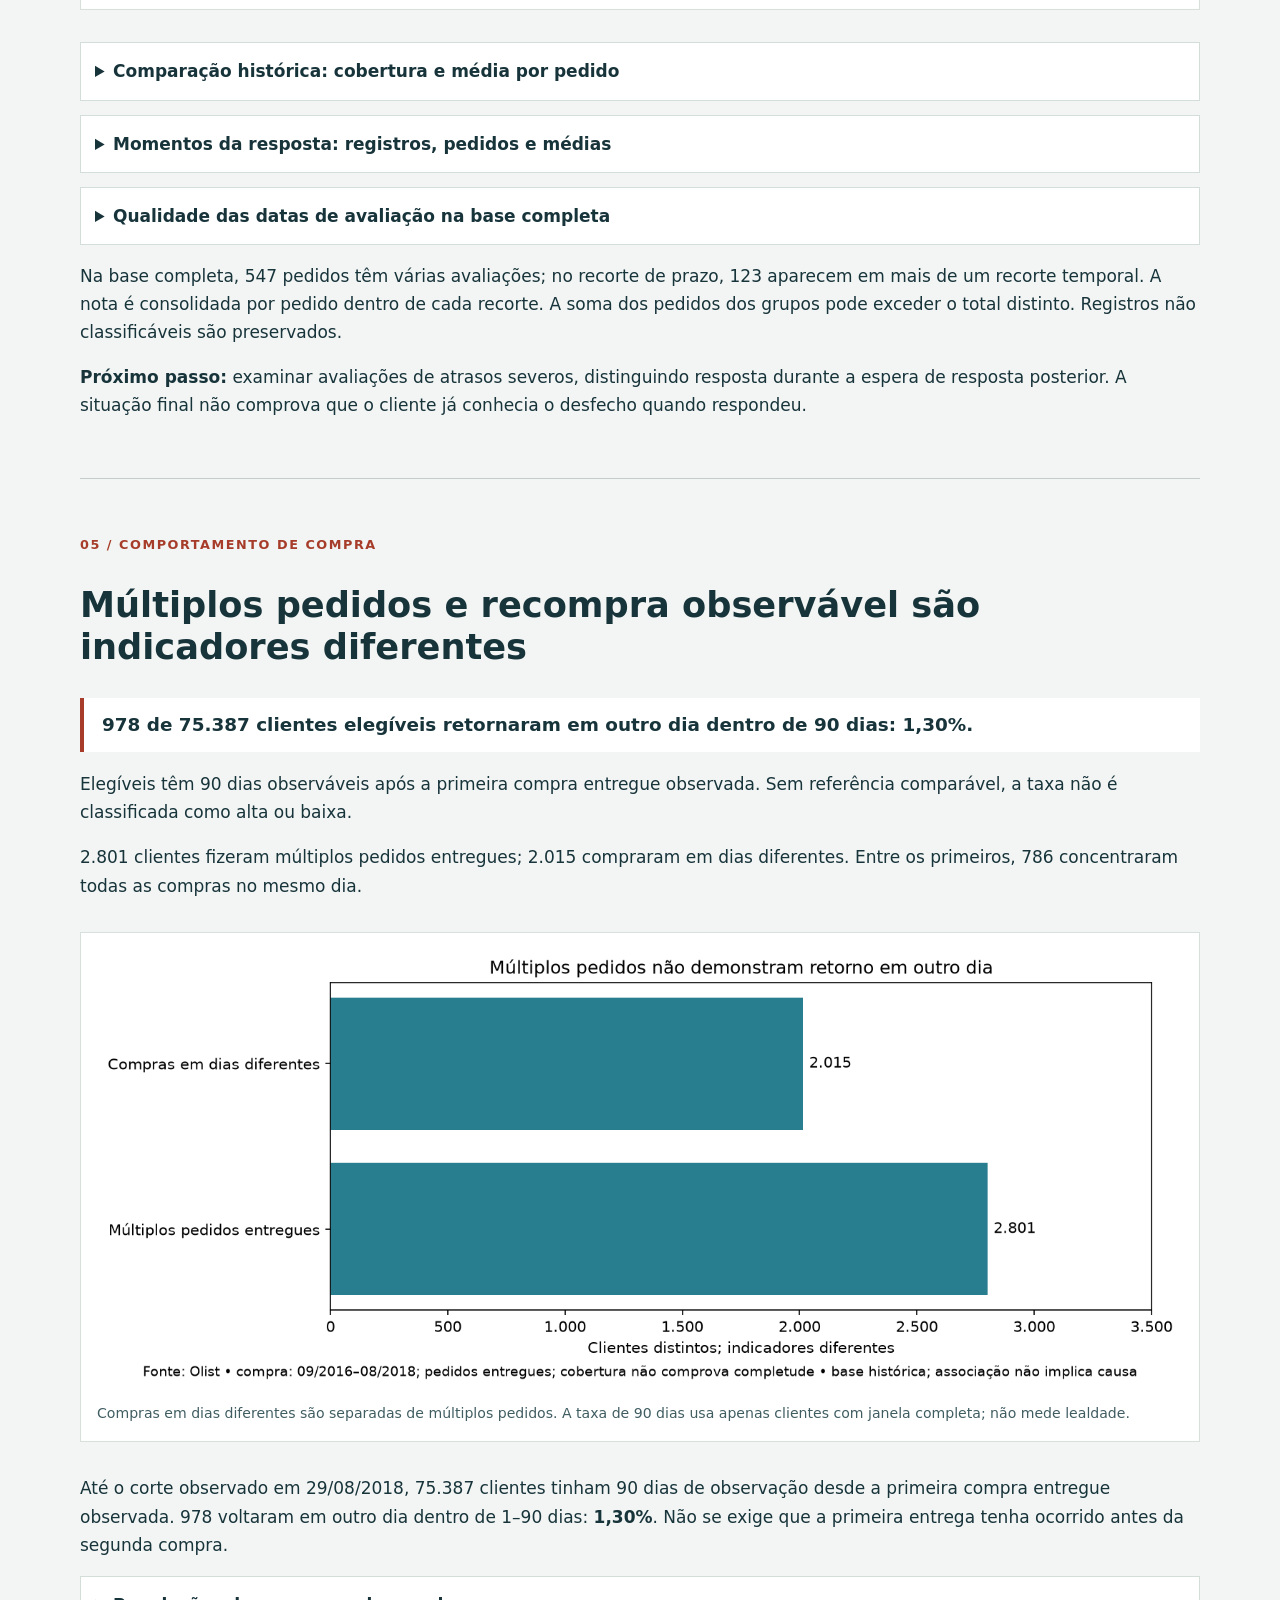
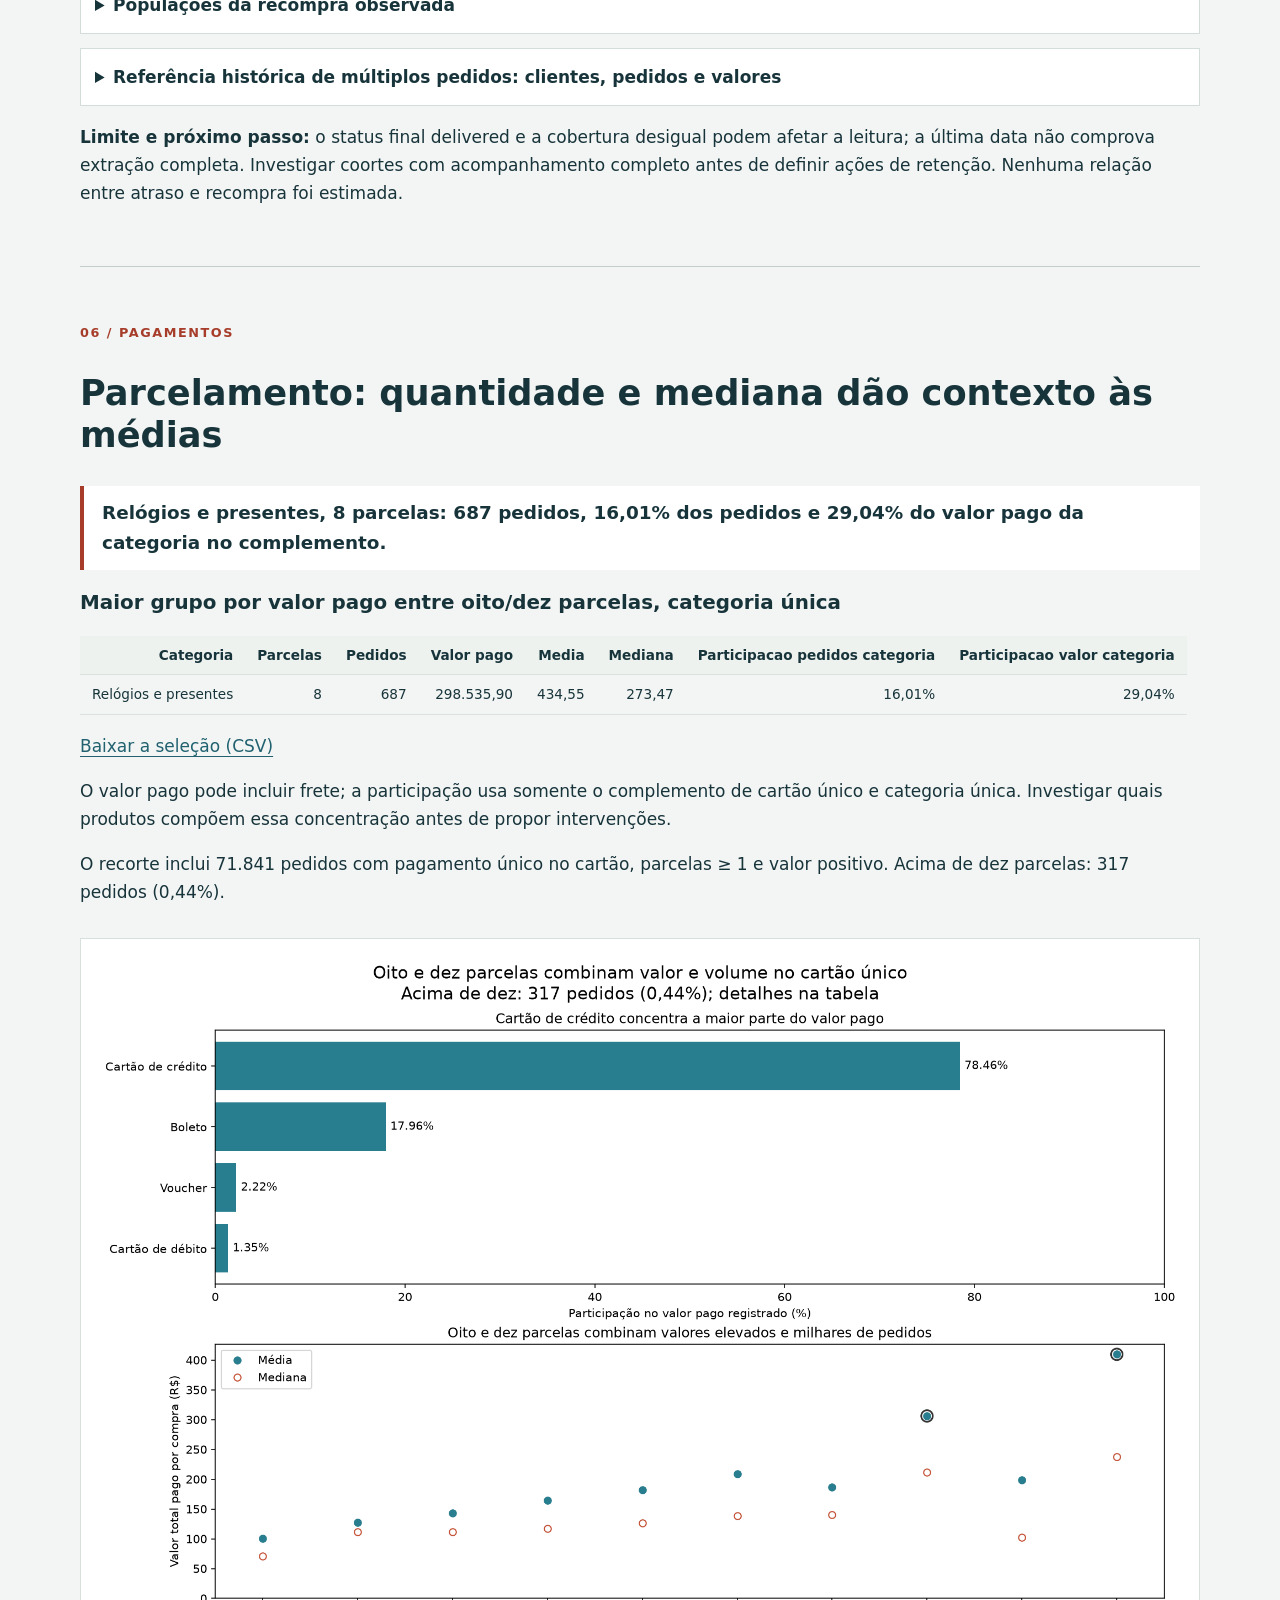
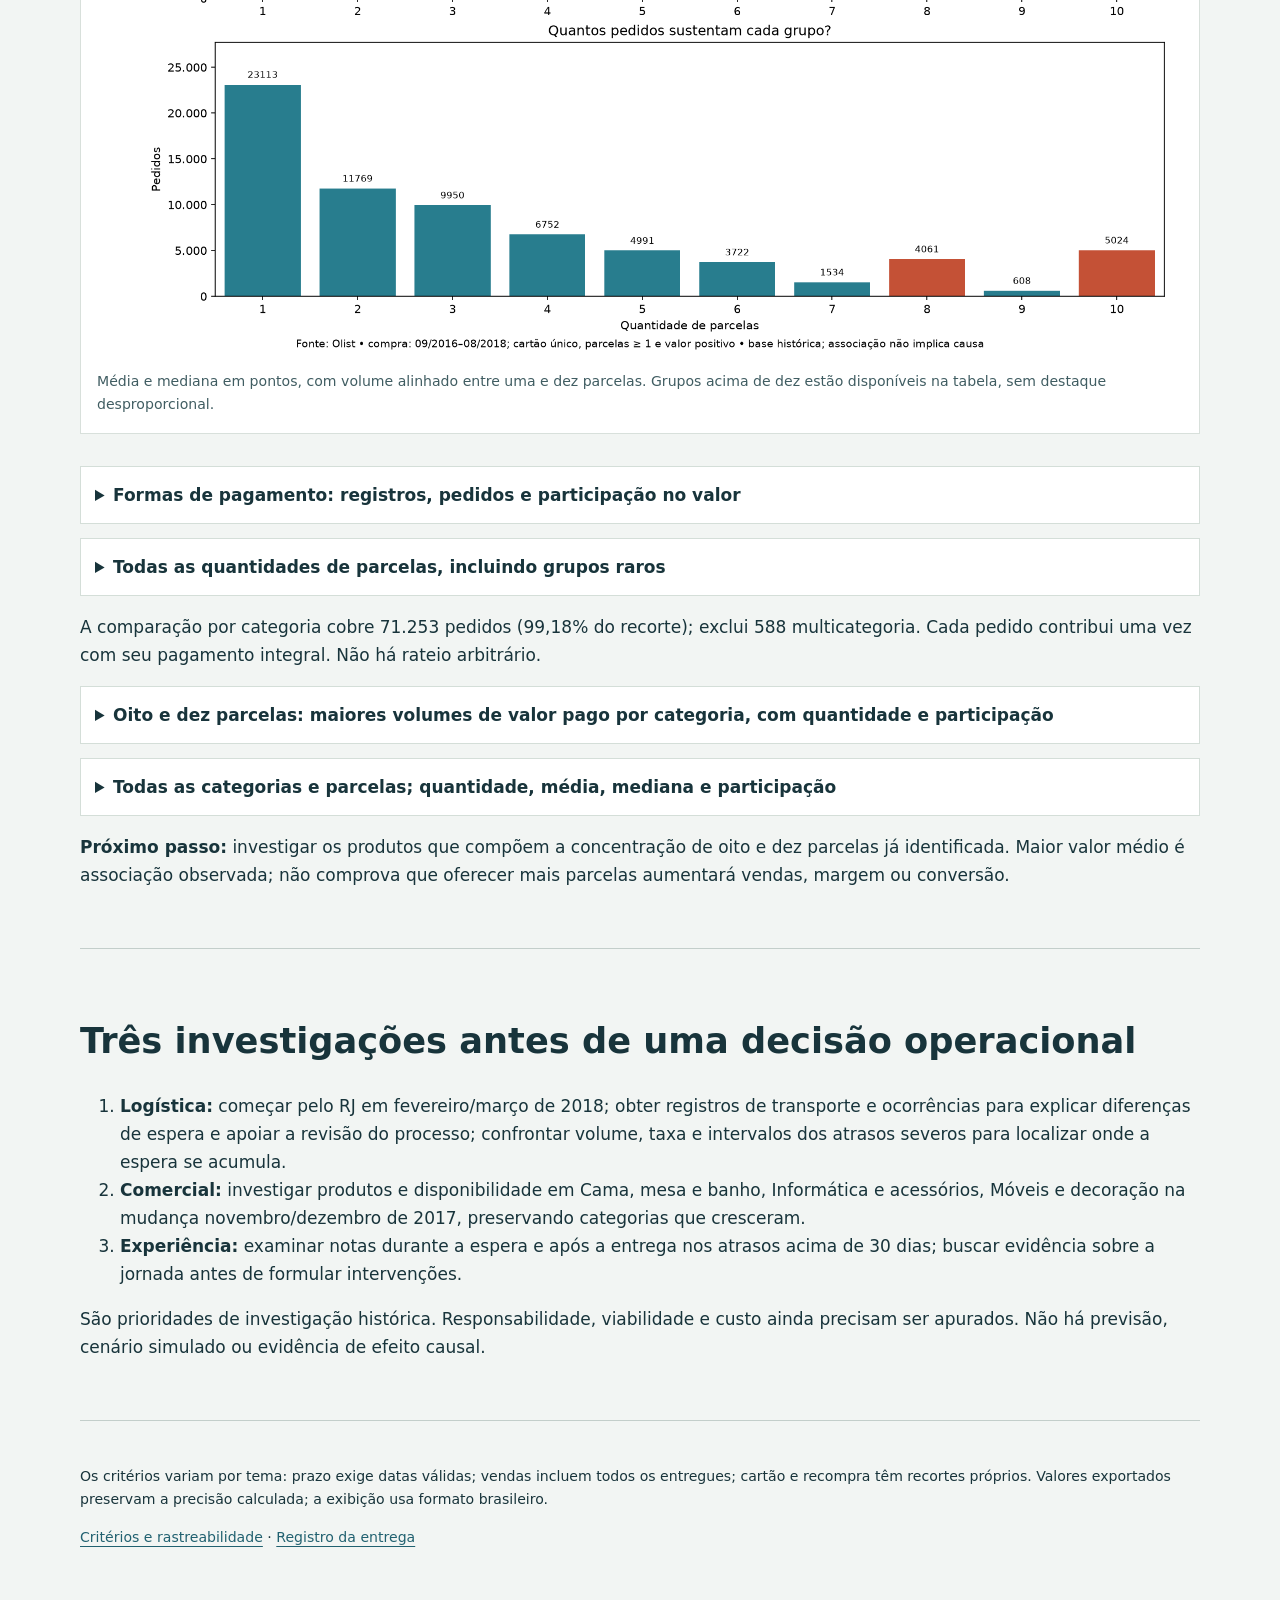
==== commit dce31c19: "Evolui análises Olist e automatiza a apresentação dos resultados - Gera relatório HTML, gráficos e t" ====
--- a/web/index.html
+++ b/web/index.html
@@ -1,993 +1,2565 @@
-<!DOCTYPE html>
-<html lang="pt-BR">
-
-<head>
-    <meta charset="UTF-8">
-    <meta name="viewport" content="width=device-width, initial-scale=1.0">
-    <title>Análise de entregas - Olist</title>
-    <link rel="stylesheet" href="style.css">
-</head>
-
-<body>
-    <main>
-        <header>
-            <p>ANÁLISE DE ENTREGAS — OLIST</p>
-            <h1>Onde investigar para reduzir os atrasos?</h1>
-            <p>
-                A maior taxa de atraso nem sempre representa a maior
-                quantidade de pedidos afetados. Para definir prioridades,
-                precisamos relacionar frequência, duração e volume.
-            </p>
-        </header>
-
-        <section>
-            <h2>1. Qual é o tamanho do problema?</h2>
-
-            <div class="indicadores">
-                <div class="indicador">
-                    <strong>96.470</strong>
-                    <span>entregas analisadas</span>
-                </div>
-
-                <div class="indicador">
-                    <strong>6.534</strong>
-                    <span>pedidos atrasados</span>
-                </div>
-
-                <div class="indicador">
-                    <strong>6,77%</strong>
-                    <span>taxa de atraso</span>
-                </div>
-            </div>
-
-            <p>
-                Entre os pedidos entregues com as duas datas preenchidas,
-                6,77% chegaram após o dia prometido. A taxa mostra a frequência
-                do problema, mas não revela a duração da espera adicional.
-            </p>
-        </section>
-
-        <section>
-            <h2>2. Quanto tempo os clientes esperaram além do prazo?</h2>
-
-            <p>
-                Entre os pedidos atrasados, o atraso médio foi de
-                <strong>10,62 dias</strong>. A mediana foi de
-                <strong>7 dias</strong>: pelo menos metade desses pedidos
-                teve atraso de até sete dias.
-            </p>
-
-            <p>
-                O maior atraso registrado foi de 188 dias. A média acima
-                da mediana sugere influência de atrasos mais longos,
-                que precisam ser investigados antes de qualquer exclusão.
-            </p>
-        </section>
-
-        <section>
-            <h2>3. O que os gráficos mostram?</h2>
-
-            <figure>
-                <a href="imagens/grafico_entregas.png" target="_blank" rel="noopener">
-                    <img src="imagens/grafico_entregas.png" alt="Quatro gráficos mostram a quantidade de entregas
-                        no prazo e atrasadas, a distribuição dos dias de atraso
-                        e a quantidade e a taxa de atraso por estado de destino.">
-                </a>
-
-                <figcaption>
-                    Clique na imagem para ampliar. Compare os dois gráficos
-                    estaduais: quantidade de atrasos e taxa de atraso
-                    respondem a perguntas diferentes.
-                </figcaption>
-            </figure>
-        </section>
-
-        <section>
-            <h2>4. Onde estão as diferentes prioridades?</h2>
-
-            <div class="tabela">
-                <table>
-                    <caption>Três estados que ilustram a diferença entre taxa e volume</caption>
-                    <thead>
-                        <tr>
-                            <th scope="col">Destino</th>
-                            <th scope="col">Entregas analisadas</th>
-                            <th scope="col">Atrasados</th>
-                            <th scope="col">Taxa de atraso</th>
-                        </tr>
-                    </thead>
-                    <tbody>
-                        <tr>
-                            <th scope="row">Alagoas</th>
-                            <td>397</td>
-                            <td>85</td>
-                            <td>21,41%</td>
-                        </tr>
-                        <tr>
-                            <th scope="row">Rio de Janeiro</th>
-                            <td>12.350</td>
-                            <td>1.495</td>
-                            <td>12,11%</td>
-                        </tr>
-                        <tr>
-                            <th scope="row">São Paulo</th>
-                            <td>40.494</td>
-                            <td>1.820</td>
-                            <td>4,49%</td>
-                        </tr>
-                    </tbody>
-                </table>
-            </div>
-
-            <p>
-                <strong>Alagoas</strong> apresenta a maior taxa de atraso.
-                <strong>São Paulo</strong> concentra a maior quantidade,
-                mesmo com taxa abaixo da geral. O
-                <strong>Rio de Janeiro</strong> combina volume elevado
-                com taxa acima da referência de 6,77%.
-            </p>
-
-            <p>
-                Em um cenário ilustrativo, eliminar todos os 85 atrasos
-                de Alagoas evitaria menos casos do que reduzir em 10%
-                os atrasos do Rio de Janeiro: aproximadamente 150 pedidos.
-                Essa comparação mostra a diferença de escala,
-                sem indicar qual melhoria seria mais fácil de executar.
-            </p>
-        </section>
-
-        <section class="conclusao">
-            <h2>5. Que decisão esta análise orienta?</h2>
-
-            <p>
-                Para reduzir a quantidade total de atrasos, vale iniciar
-                uma investigação detalhada em São Paulo e no Rio de Janeiro.
-                Alagoas merece uma investigação específica pela elevada
-                proporção de entregas atrasadas.
-            </p>
-
-            <ul>
-                <li>
-                    Separar os resultados por mês e vendedor para localizar
-                    concentrações.
-                </li>
-                <li>
-                    Examinar os tempos entre compra, aprovação, envio e entrega.
-                </li>
-                <li>
-                    Comparar o prazo prometido com o tempo real de entrega.
-                </li>
-                <li>
-                    Avaliar causas, esforço e quantidade de atrasos evitáveis
-                    antes de escolher uma intervenção.
-                </li>
-            </ul>
-
-            <p>
-                A análise orienta onde investigar. Ainda não demonstra
-                necessidade de contratar pessoas ou trocar transportadoras.
-            </p>
-        </section>
-
-        <section id="vendas">
-            <h2>Desempenho de vendas</h2>
-
-            <p>
-                Como o valor vendido evoluiu? Quais categorias mais contribuíram?
-                O crescimento veio acompanhado de mais pedidos ou de maior
-                valor por compra?
-            </p>
-
-            <p>
-                Nesta análise, consideramos os preços dos produtos de pedidos
-                com status delivered, sem incluir o frete. Os meses são definidos
-                pela data da compra.
-            </p>
-
-            <div class="indicadores">
-                <div class="indicador">
-                    <strong>R$ 13.221.498,11</strong>
-                    <span>valor dos produtos em toda a base selecionada</span>
-                </div>
-
-                <div class="indicador">
-                    <strong>96.478</strong>
-                    <span>pedidos entregues</span>
-                </div>
-
-                <div class="indicador">
-                    <strong>110.197</strong>
-                    <span>itens vendidos</span>
-                </div>
-            </div>
-        </section>
-
-        <section>
-            <h2>1. O maior crescimento não foi o maior valor vendido</h2>
-
-            <p>
-                Entre fevereiro de 2017 e julho de 2018,
-                <strong>março de 2017 apresentou o maior crescimento mensal:
-                    53,36%</strong> em relação a fevereiro.
-            </p>
-
-            <p>
-                Já <strong>novembro de 2017 atingiu o maior valor vendido</strong>,
-                com R$ 987.765,37 e 7.289 pedidos. Em dezembro, o valor vendido
-                caiu 26,50% em relação a novembro.
-            </p>
-
-            <figure>
-                <a href="imagens/grafico_vendas_mensais.png" target="_blank" rel="noopener">
-                    <img src="imagens/grafico_vendas_mensais.png" alt="Três gráficos mensais apresentam valor vendido,
-                quantidade de pedidos e ticket médio, de fevereiro
-                de 2017 a julho de 2018.">
-                </a>
-
-                <figcaption>
-                    Clique para ampliar. Compare o mesmo mês nos três painéis
-                    para relacionar valor vendido, volume e ticket médio.
-                </figcaption>
-            </figure>
-        </section>
-
-        <section>
-            <h2>2. Mais pedidos podem compensar um ticket menor</h2>
-
-            <p>
-                Abril de 2017 teve o maior ticket médio do período comparável:
-                <strong>R$ 147,92</strong>. Julho apresentou o menor:
-                <strong>R$ 124,38</strong>.
-            </p>
-
-            <div class="tabela">
-                <table>
-                    <caption>
-                        Comparação entre abril e julho de 2017
-                    </caption>
-
-                    <thead>
-                        <tr>
-                            <th scope="col">Indicador</th>
-                            <th scope="col">Abril de 2017</th>
-                            <th scope="col">Julho de 2017</th>
-                        </tr>
-                    </thead>
-
-                    <tbody>
-                        <tr>
-                            <th scope="row">Valor vendido</th>
-                            <td>R$ 340.669,68</td>
-                            <td>R$ 481.604,52</td>
-                        </tr>
-
-                        <tr>
-                            <th scope="row">Pedidos</th>
-                            <td>2.303</td>
-                            <td>3.872</td>
-                        </tr>
-
-                        <tr>
-                            <th scope="row">Ticket médio</th>
-                            <td>R$ 147,92</td>
-                            <td>R$ 124,38</td>
-                        </tr>
-                    </tbody>
-                </table>
-            </div>
-
-            <p>
-                Julho registrou maior valor vendido que abril,
-                mesmo com ticket menor, porque teve mais pedidos.
-                Novembro também liderou em valor vendido sem apresentar
-                o maior ticket médio.
-            </p>
-
-            <p>
-                <strong>
-                    Valor vendido = quantidade de pedidos × ticket médio.
-                </strong>
-                Por isso, o ticket deve ser interpretado junto do volume.
-            </p>
-        </section>
-
-        <section>
-            <h2>3. Quais categorias mais contribuem?</h2>
-
-            <p>
-                Considerando toda a base de pedidos entregues,
-                <strong>beleza e saúde liderou em valor vendido</strong>,
-                com R$ 1.233.131,72, equivalentes a 9,33% do total.
-            </p>
-
-            <div class="tabela">
-                <table>
-                    <caption>
-                        Três categorias com maior participação no valor vendido
-                    </caption>
-
-                    <thead>
-                        <tr>
-                            <th scope="col">Categoria</th>
-                            <th scope="col">Valor vendido</th>
-                            <th scope="col">Participação</th>
-                        </tr>
-                    </thead>
-
-                    <tbody>
-                        <tr>
-                            <th scope="row">Beleza e saúde</th>
-                            <td>R$ 1.233.131,72</td>
-                            <td>9,33%</td>
-                        </tr>
-
-                        <tr>
-                            <th scope="row">Relógios e presentes</th>
-                            <td>R$ 1.166.176,98</td>
-                            <td>8,82%</td>
-                        </tr>
-
-                        <tr>
-                            <th scope="row">Cama, mesa e banho</th>
-                            <td>R$ 1.023.434,76</td>
-                            <td>7,74%</td>
-                        </tr>
-                    </tbody>
-                </table>
-            </div>
-
-            <p>
-                Outros R$ 170.726,63, ou 1,29% do total, estão associados
-                a itens sem categoria cadastrada. Esses valores foram
-                preservados no grupo “Sem categoria”.
-            </p>
-        </section>
-
-        <section class="conclusao">
-            <h2>4. Como usar esses resultados na gestão?</h2>
-
-            <p>
-                Acompanhar apenas o valor vendido pode esconder movimentos
-                diferentes. Uma mudança pode estar associada ao número
-                de pedidos, ao ticket médio ou a ambos.
-            </p>
-
-            <ul>
-                <li>
-                    Diante de uma queda no valor vendido, verificar primeiro
-                    a quantidade de pedidos e o ticket médio.
-                </li>
-
-                <li>
-                    Investigar os períodos de maior oscilação antes de atribuir
-                    o resultado a campanhas, promoções ou datas comemorativas.
-                </li>
-
-                <li>
-                    Acompanhar as categorias de maior participação, sem confundir
-                    valor vendido com margem ou lucro.
-                </li>
-
-                <li>
-                    Revisar o cadastro dos produtos sem categoria para melhorar
-                    a classificação, preservando seus valores na análise.
-                </li>
-            </ul>
-
-            <p>
-                <strong>
-                    O maior ticket não garante o maior valor vendido.
-                    O desempenho precisa ser lido junto do volume de pedidos.
-                </strong>
-            </p>
-        </section>
-
-        <section>
-            <h2>Critérios e limites da análise de vendas</h2>
-
-            <ul>
-                <li>
-                    Os totais e as participações das categorias utilizam toda
-                    a base selecionada de pedidos entregues.
-                </li>
-
-                <li>
-                    A comparação mensal principal considera fevereiro de 2017
-                    a julho de 2018. Os meses das extremidades apresentam
-                    limitações de cobertura.
-                </li>
-
-                <li>
-                    O ticket médio divide o valor dos produtos pela quantidade
-                    de pedidos distintos, e não pela quantidade de itens.
-                </li>
-
-                <li>
-                    O valor vendido não inclui frete e não representa
-                    lucro ou receita líquida.
-                </li>
-
-                <li>
-                    Não foram investigadas as causas das oscilações nem
-                    a contribuição das categorias em cada mês.
-                </li>
-            </ul>
-        </section>
-
-        <section id="geografia">
-            <h2>Distribuição geográfica das vendas e do frete</h2>
-
-            <p>
-                <strong>São Paulo lidera em clientes e valor vendido.
-                    Roraima tem a maior proporção de frete.</strong>
-                Os dois resultados ajudam a identificar prioridades comerciais
-                e logísticas entre os pedidos entregues.
-            </p>
-
-            <figure>
-                <a href="imagens/grafico_geografia.png" target="_blank" rel="noopener">
-                    <img src="imagens/grafico_geografia.png" alt="São Paulo lidera em clientes e valor vendido.
-                Roraima lidera em proporção de frete, com 28,08% em 41 pedidos.">
-                </a>
-
-                <figcaption>
-                    Cada painel mostra os cinco primeiros estados em seu indicador.
-                    No painel de frete, o rótulo mostra quantos pedidos compõem
-                    o resultado de cada estado. Clique para ampliar.
-                </figcaption>
-            </figure>
-
-            <h3>Onde se concentram clientes e vendas?</h3>
-
-            <p>
-                São Paulo liderou com <strong>39.156 clientes distintos</strong>
-                e <strong>R$ 5.067.633,16 em produtos vendidos</strong>.
-                Rio de Janeiro, Minas Gerais, Rio Grande do Sul e Paraná
-                completaram os cinco primeiros, na mesma ordem nos dois rankings.
-            </p>
-
-            <h3>Onde o frete tem maior peso?</h3>
-
-            <p>
-                Em Roraima, o frete somou <strong>R$ 28,08 para cada R$ 100
-                    em produtos</strong>, considerando 41 pedidos. No Maranhão,
-                foram <strong>R$ 26,32 para cada R$ 100</strong>, em 717 pedidos.
-                O Maranhão combina uma proporção próxima à de Roraima
-                com mais pedidos no período analisado.
-            </p>
-
-            <h3>Como usar esses resultados?</h3>
-
-            <p>
-                Para acompanhar as vendas, observe os estados que concentram
-                clientes e valor vendido. Para investigar o peso do frete,
-                compare o percentual junto da quantidade de pedidos e examine
-                separadamente o frete e o valor dos produtos.
-            </p>
-
-            <p>
-                <strong>Critério:</strong> foram considerados pedidos entregues,
-                agrupados pelo estado de destino. A proporção de frete foi
-                calculada dividindo o frete total pelo valor total dos produtos
-                em cada estado.
-            </p>
-        </section>
-
-        <section id="vendedores">
-            <h2>Entregas e desempenho dos vendedores</h2>
-
-            <p>
-                <strong>93,23% dos pedidos analisados chegaram no prazo.</strong>
-                Para direcionar a investigação dos atrasos, comparamos
-                a quantidade de pedidos afetados e a taxa de atraso
-                associada a cada vendedor.
-            </p>
-
-            <div class="indicadores">
-                <div class="indicador">
-                    <strong>96.470</strong>
-                    <span>pedidos com prazo avaliável</span>
-                </div>
-
-                <div class="indicador">
-                    <strong>89.936</strong>
-                    <span>pedidos entregues no prazo</span>
-                </div>
-
-                <div class="indicador">
-                    <strong>93,23%</strong>
-                    <span>taxa de entregas no prazo</span>
-                </div>
-            </div>
-
-            <h3>As maiores taxas aparecem em vendedores com poucos pedidos</h3>
-
-            <p>
-                Os dez primeiros vendedores do ranking por taxa apresentaram
-                100% de atraso. Cada um, porém, tinha somente um ou dois
-                pedidos avaliados. Esses volumes precisam acompanhar
-                os percentuais para que a gestão interprete sua dimensão.
-            </p>
-
-            <h3>O ranking por quantidade revela outra prioridade</h3>
-
-            <p>
-                Ao ordenar pela quantidade de pedidos atrasados,
-                o primeiro vendedor reuniu <strong>172 atrasos entre
-                    1.772 pedidos avaliados</strong>, com taxa de
-                <strong>9,71%</strong>. A taxa ficou acima da referência
-                geral de 6,77%.
-            </p>
-
-            <figure>
-                <a href="imagens/grafico_vendedores.png" target="_blank" rel="noopener">
-                    <img src="imagens/grafico_vendedores.png" alt="Dez vendedores com mais pedidos associados a atrasos.
-                O primeiro apresenta 172 atrasos em 1.772 pedidos,
-                com taxa de 9,71%. Os painéis mostram quantidade e taxa
-                dos mesmos vendedores.">
-                </a>
-
-                <figcaption>
-                    Os vendedores aparecem na mesma ordem nos dois painéis.
-                    A linha tracejada marca a taxa geral de atraso de 6,77%.
-                    Clique na imagem para ampliar.
-                </figcaption>
-            </figure>
-
-            <h3>Volume e frequência precisam ser lidos juntos</h3>
-
-            <p>
-                Entre os dez vendedores apresentados, a maior taxa foi de
-                <strong>10,50%</strong>, correspondente a
-                <strong>118 atrasos em 1.124 pedidos</strong>.
-                Outro vendedor teve 96 atrasos em 1.819 pedidos,
-                com taxa de 5,28%, abaixo da referência geral.
-            </p>
-
-            <p>
-                Esses casos mostram por que a investigação deve combinar
-                quantidade de pedidos afetados, taxa de atraso e volume
-                de pedidos avaliados.
-            </p>
-        </section>
-
-        <section class="conclusao">
-            <h2>Como usar a comparação entre vendedores?</h2>
-
-            <p>
-                Os vendedores com muitos pedidos atrasados são candidatos
-                para aprofundar a investigação. Aqueles que também apresentam
-                taxas elevadas reúnem frequência e volume que merecem atenção.
-            </p>
-
-            <ul>
-                <li>
-                    Examinar os pedidos associados aos vendedores com mais atrasos.
-                </li>
-
-                <li>
-                    Verificar se os atrasos se concentram em determinados
-                    meses, destinos ou etapas do processo.
-                </li>
-
-                <li>
-                    Acompanhar taxa de atraso junto da quantidade de pedidos
-                    avaliados ao comparar os vendedores.
-                </li>
-            </ul>
-
-            <h3>Critérios da comparação</h3>
-
-            <p>
-                Foram considerados pedidos entregues com as datas real
-                e prometida preenchidas. Entregas realizadas no próprio
-                dia prometido foram consideradas no prazo.
-            </p>
-
-            <p>
-                Cada combinação de pedido e vendedor foi contada uma única vez,
-                mesmo quando o vendedor forneceu vários itens no pedido.
-                Foram identificadas 97.811 combinações para 96.470 pedidos distintos.
-            </p>
-
-            <p>
-                Pedidos com vários vendedores aparecem associados a cada um deles.
-                Por isso, a soma dos atrasos por vendedor pode contar o mesmo
-                pedido mais de uma vez. A classificação utiliza a entrega final
-                do pedido e orienta a investigação das causas.
-            </p>
-        </section>
-
-        <section id="satisfacao-fidelizacao">
-            <h2>Satisfação e recorrência de compra</h2>
-
-            <p>
-                <strong>Pedidos atrasados receberam avaliações menores.
-                    Clientes recorrentes acumularam maior valor em compras.</strong>
-                A análise reúne duas perspectivas da experiência do cliente:
-                a avaliação do pedido e a repetição de compras.
-            </p>
-
-            <figure>
-                <a href="imagens/grafico_satisfacao_fidelizacao.png" target="_blank" rel="noopener">
-                    <img src="imagens/grafico_satisfacao_fidelizacao.png" alt="Comparação das notas de pedidos no prazo e atrasados,
-                participação dos clientes recorrentes e comparação
-                do valor médio por pedido e por cliente.">
-                </a>
-
-                <figcaption>
-                    Clique para ampliar. As notas consideram pedidos com prazo
-                    avaliável e avaliação disponível. A recorrência considera
-                    clientes com pelo menos dois pedidos entregues na base.
-                </figcaption>
-            </figure>
-
-            <h3>Como o atraso se relaciona com as avaliações?</h3>
-
-            <p>
-                Os pedidos entregues no prazo receberam nota média de
-                <strong>4,29</strong>, enquanto os atrasados receberam
-                <strong>2,27</strong>. A diferença foi de aproximadamente
-                <strong>2,02 pontos</strong>.
-            </p>
-
-            <div class="tabela">
-                <table>
-                    <caption>Avaliações por situação da entrega</caption>
-
-                    <thead>
-                        <tr>
-                            <th scope="col">Situação</th>
-                            <th scope="col">Pedidos com nota</th>
-                            <th scope="col">Nota média</th>
-                            <th scope="col">Mediana</th>
-                            <th scope="col">Cobertura das avaliações</th>
-                        </tr>
-                    </thead>
-
-                    <tbody>
-                        <tr>
-                            <th scope="row">No prazo</th>
-                            <td>89.443</td>
-                            <td>4,29</td>
-                            <td>5</td>
-                            <td>99,45%</td>
-                        </tr>
-
-                        <tr>
-                            <th scope="row">Atrasados</th>
-                            <td>6.381</td>
-                            <td>2,27</td>
-                            <td>1</td>
-                            <td>97,66%</td>
-                        </tr>
-                    </tbody>
-                </table>
-            </div>
-
-            <p>
-                A cobertura foi elevada nos dois grupos. Dos 96.470 pedidos
-                com prazo avaliável, 646 ficaram sem nota correspondente.
-                A diferença observada orienta uma investigação sobre a
-                experiência dos clientes afetados por atrasos.
-            </p>
-
-            <h3>Quanto os clientes recorrentes representam?</h3>
-
-            <p>
-                Entre os 93.358 clientes com pedidos entregues,
-                <strong>2.801 realizaram pelo menos duas compras</strong>.
-                Eles representam <strong>3,00% dos clientes</strong>
-                e contribuíram com <strong>5,51% do valor vendido</strong>.
-            </p>
-
-            <div class="tabela">
-                <table>
-                    <caption>
-                        Compras entregues dos clientes na base histórica
-                    </caption>
-
-                    <thead>
-                        <tr>
-                            <th scope="col">Grupo</th>
-                            <th scope="col">Clientes</th>
-                            <th scope="col">Pedidos</th>
-                            <th scope="col">Valor dos produtos</th>
-                            <th scope="col">Participação no valor</th>
-                        </tr>
-                    </thead>
-
-                    <tbody>
-                        <tr>
-                            <th scope="row">Uma compra entregue</th>
-                            <td>90.557</td>
-                            <td>90.557</td>
-                            <td>R$ 12.493.089,36</td>
-                            <td>94,49%</td>
-                        </tr>
-
-                        <tr>
-                            <th scope="row">Duas ou mais compras entregues</th>
-                            <td>2.801</td>
-                            <td>5.921</td>
-                            <td>R$ 728.408,75</td>
-                            <td>5,51%</td>
-                        </tr>
-                    </tbody>
-                </table>
-            </div>
-
-            <h3>A contribuição aparece nas compras acumuladas</h3>
-
-            <p>
-                O ticket médio dos recorrentes foi de
-                <strong>R$ 123,02 por pedido</strong>. Entre os clientes
-                com uma única compra entregue, foi de
-                <strong>R$ 137,96</strong>.
-            </p>
-
-            <p>
-                Ao acumular várias compras, os recorrentes atingiram
-                <strong>R$ 260,05 em produtos por cliente</strong>,
-                em média. A leitura conjunta do ticket e do valor acumulado
-                permite acompanhar quanto cada pedido representa e quanto
-                o cliente comprou ao longo do período observado.
-            </p>
-        </section>
-
-        <section class="conclusao">
-            <h2>Como usar os resultados na gestão?</h2>
-
-            <ul>
-                <li>
-                    Acompanhar as avaliações dos pedidos atrasados e investigar
-                    os problemas relatados pelos clientes.
-                </li>
-
-                <li>
-                    Monitorar a participação dos clientes recorrentes,
-                    considerando quantidade de compras e valor acumulado.
-                </li>
-
-                <li>
-                    Avaliar ações de relacionamento com métricas de recompra,
-                    além do ticket médio por pedido.
-                </li>
-            </ul>
-
-            <h3>Critérios e limites</h3>
-
-            <p>
-                Pedidos com várias avaliações foram representados pela média
-                de suas notas. Cada pedido com nota disponível teve o mesmo
-                peso na comparação entre entregas no prazo e atrasadas.
-            </p>
-
-            <p>
-                Os clientes foram identificados por customer_unique_id.
-                A classificação de recorrência exige pelo menos dois pedidos
-                entregues distintos e considera somente o período disponível.
-                O valor dos recorrentes inclui todas as suas compras entregues
-                na base, inclusive a primeira, sem frete.
-            </p>
-
-            <p>
-                A comparação das notas mostra uma associação com o atraso.
-                Outros fatores ligados às avaliações ainda precisam ser
-                investigados. A relação entre atraso e decisão de voltar
-                a comprar também permanece sem avaliação.
-            </p>
-        </section>
-
-        <section id="pagamentos">
-            <h2>Comportamento de pagamento e parcelamento</h2>
-
-            <p>
-                <strong>O cartão de crédito concentrou 78,46% do valor pago.</strong>
-                No recorte de compras com pagamento único no cartão,
-                oito e dez parcelas se destacaram por combinar valores
-                elevados com milhares de pedidos.
-            </p>
-
-            <h3>Como os clientes pagam?</h3>
-
-            <div class="tabela">
-                <table>
-                    <caption>
-                        Formas de pagamento utilizadas nos pedidos entregues
-                    </caption>
-
-                    <thead>
-                        <tr>
-                            <th scope="col">Forma de pagamento</th>
-                            <th scope="col">Pedidos que utilizaram a forma</th>
-                            <th scope="col">Valor pago registrado</th>
-                            <th scope="col">Participação no valor pago</th>
-                        </tr>
-                    </thead>
-
-                    <tbody>
-                        <tr>
-                            <th scope="row">Cartão de crédito</th>
-                            <td>74.304</td>
-                            <td>R$ 12.101.094,88</td>
-                            <td>78,46%</td>
-                        </tr>
-
-                        <tr>
-                            <th scope="row">Boleto</th>
-                            <td>19.191</td>
-                            <td>R$ 2.769.932,58</td>
-                            <td>17,96%</td>
-                        </tr>
-
-                        <tr>
-                            <th scope="row">Voucher</th>
-                            <td>3.679</td>
-                            <td>R$ 343.013,19</td>
-                            <td>2,22%</td>
-                        </tr>
-
-                        <tr>
-                            <th scope="row">Cartão de débito</th>
-                            <td>1.485</td>
-                            <td>R$ 208.421,12</td>
-                            <td>1,35%</td>
-                        </tr>
-                    </tbody>
-                </table>
-            </div>
-
-            <p>
-                Foram encontrados 100.756 registros de pagamento associados
-                a 96.477 pedidos entregues. Um mesmo pedido pode utilizar
-                várias formas de pagamento e aparecer em mais de uma linha
-                da tabela acima.
-            </p>
-
-            <h3>Como o parcelamento se relaciona com o valor da compra?</h3>
-
-            <p>
-                A comparação considerou <strong>71.841 pedidos</strong>
-                com um único registro de pagamento no cartão de crédito,
-                quantidade de parcelas válida e valor positivo.
-                Nesse recorte, o registro representa o valor total pago
-                pelo pedido.
-            </p>
-
-            <figure>
-                <a href="imagens/grafico_pagamentos.png" target="_blank" rel="noopener">
-                    <img src="imagens/grafico_pagamentos.png" alt="Gráficos mostram a participação das formas de pagamento,
-                a média e a mediana do valor das compras por quantidade
-                de parcelas e o número de pedidos em cada grupo.">
-                </a>
-
-                <figcaption>
-                    Clique para ampliar. O painel de quantidade de pedidos
-                    permite avaliar o volume que sustenta as médias
-                    e medianas de cada grupo de parcelamento.
-                </figcaption>
-            </figure>
-
-            <h3>Oito e dez parcelas se destacam na comparação</h3>
-
-            <div class="tabela">
-                <table>
-                    <caption>
-                        Grupos selecionados para interpretar o parcelamento
-                    </caption>
-
-                    <thead>
-                        <tr>
-                            <th scope="col">Parcelas</th>
-                            <th scope="col">Pedidos</th>
-                            <th scope="col">Valor médio da compra</th>
-                            <th scope="col">Valor mediano da compra</th>
-                        </tr>
-                    </thead>
-
-                    <tbody>
-                        <tr>
-                            <th scope="row">1</th>
-                            <td>23.113</td>
-                            <td>R$ 100,37</td>
-                            <td>R$ 71,19</td>
-                        </tr>
-
-                        <tr>
-                            <th scope="row">8</th>
-                            <td>4.061</td>
-                            <td>R$ 306,10</td>
-                            <td>R$ 211,89</td>
-                        </tr>
-
-                        <tr>
-                            <th scope="row">10</th>
-                            <td>5.024</td>
-                            <td>R$ 409,53</td>
-                            <td>R$ 238,05</td>
-                        </tr>
-                    </tbody>
-                </table>
-            </div>
-
-            <p>
-                Os grupos de oito e dez parcelas apresentaram valores
-                médios e medianos elevados, sustentados por
-                <strong>4.061 e 5.024 pedidos</strong>, respectivamente.
-                A relação apresenta oscilações entre os grupos,
-                que permanecem visíveis no gráfico.
-            </p>
-        </section>
-
-        <section class="conclusao">
-            <h2>Conclusão da análise de pagamentos</h2>
-
-            <p>
-                O cartão de crédito foi a forma com maior participação
-                no valor pago registrado. No recorte de pedidos com
-                pagamento único no cartão, os resultados reforçam
-                a associação entre maior parcelamento e compras
-                de maior valor, com destaque para oito e dez parcelas.
-            </p>
-
-            <h3>Critérios e limites</h3>
-
-            <ul>
-                <li>
-                    A distribuição das formas de pagamento considera
-                    os registros associados a pedidos entregues.
-                </li>
-
-                <li>
-                    Um dos 96.478 pedidos entregues ficou sem registro
-                    correspondente na tabela de pagamentos.
-                </li>
-
-                <li>
-                    A comparação do parcelamento considera somente pedidos
-                    com um único registro de pagamento no cartão,
-                    parcelas iguais ou superiores a uma e valor positivo.
-                </li>
-
-                <li>
-                    O valor pago pode incluir frete. Os valores apresentados
-                    por quantidade de parcelas representam o total da compra.
-                </li>
-
-                <li>
-                    Os grupos possuem quantidades diferentes de pedidos.
-                    Alguns parcelamentos menos frequentes têm poucos registros.
-                </li>
-
-                <li>
-                    O efeito de oferecer mais parcelas sobre o valor comprado
-                    permanece sem avaliação.
-                </li>
-            </ul>
-        </section>
-
-        <footer>
-            <h2>Critérios e limites</h2>
-            <p>
-                Foram considerados pedidos com status delivered e datas
-                real e prometida preenchidas. Oito pedidos com esse status
-                ficaram fora do cálculo por ausência da data real.
-                Uma entrega no próprio dia prometido foi considerada no prazo.
-            </p>
-            <p>
-                Os estados representam o destino dos clientes, sem atribuição
-                de responsabilidade. A base é histórica e os resultados não
-                comprovam causas nem representam a operação atual.
-            </p>
-            <p>
-                Fonte:
-                <a href="https://www.kaggle.com/datasets/olistbr/brazilian-ecommerce">
-                    Brazilian E-Commerce Public Dataset by Olist
-                </a>.
-            </p>
-        </footer>
-    </main>
-</body>
-
-</html>+<!doctype html><html lang="pt-BR"><head><meta charset="utf-8"><meta name="viewport" content="width=device-width,initial-scale=1"><title>Olist: vendas, entregas e experiência do cliente</title><link rel="stylesheet" href="style.css"></head><body>
+<a class="pular" href="#conteudo">Pular para o conteúdo</a><header><p class="sobretitulo">Projeto Olist / Análise histórica</p><h1>Vendas, entregas e experiência do cliente</h1><p>Objetivo: localizar mudanças comerciais e grupos com atrasos para orientar investigações, sem atribuir causas que a base não permite demonstrar.</p><p>Compras entregues: 15/09/2016 a 29/08/2018. Fonte: CSVs locais Olist. Resultados descrevem essa extração histórica.</p>
+<p class="descoberta">RJ: fevereiro e março de 2018 reuniram 597 atrasos em 1.743 pedidos avaliáveis (34,25%). O episódio aparece nos dois meses.</p><p class="descoberta">Três categorias somam R$ 101.142,30 em reduções, equivalentes a 38,64% da queda líquida de R$ 261.732,18.</p><p class="descoberta">Entre pedidos finalmente atrasados: nota 1,63 durante a espera após o prazo (4.431 pedidos), contra 3,72 na entrega ou depois (1.908 pedidos). São grupos distintos com sobreposição; não representa evolução da nota do mesmo cliente.</p></header>
+<nav aria-label="Temas"><a href="#vendas">Vendas</a><a href="#entregas">Entregas</a><a href="#geografia">Destinos e vendedores</a><a href="#experiencia">Avaliações</a><a href="#recompra">Recompra</a><a href="#pagamentos">Pagamentos</a><a href="#prioridades">Prioridades</a></nav>
+<main id="conteudo"><section id="vendas"><p class="sobretitulo">01 / Contexto comercial</p><h2>Novembro → dezembro de 2017: menos pedidos e menor ticket</h2><p class="descoberta">Três categorias somam R$ 101.142,30 em reduções, equivalentes a 38,64% da queda líquida de R$ 261.732,18.</p><h3>Três maiores reduções, ordenadas pela diferença em reais; aumentos compensam parte da queda líquida</h3><div class="tabela" tabindex="0" role="region" aria-label="Três maiores reduções, ordenadas pela diferença em reais; aumentos compensam parte da queda líquida"><table class="dataframe">
+  <thead>
+    <tr style="text-align: right;">
+      <th>Categoria</th>
+      <th>Novembro (R$)</th>
+      <th>Dezembro (R$)</th>
+      <th>Diferença (R$)</th>
+      <th>Participacao queda</th>
+    </tr>
+  </thead>
+  <tbody>
+    <tr>
+      <td>Cama, mesa e banho</td>
+      <td>87.957,63</td>
+      <td>50.081,16</td>
+      <td>-37.876,47</td>
+      <td>14,47%</td>
+    </tr>
+    <tr>
+      <td>Informática e acessórios</td>
+      <td>69.676,32</td>
+      <td>37.428,67</td>
+      <td>-32.247,65</td>
+      <td>12,32%</td>
+    </tr>
+    <tr>
+      <td>Móveis e decoração</td>
+      <td>62.091,27</td>
+      <td>31.073,09</td>
+      <td>-31.018,18</td>
+      <td>11,85%</td>
+    </tr>
+  </tbody>
+</table></div><p><a href="tabelas/categorias_principais.csv" download>Baixar a seleção (CSV)</a></p>
+<p>O valor dos produtos variou <strong>-26,50%</strong>, os pedidos -24,37% e o ticket -2,82%. O valor vendido é a soma dos preços dos itens entregues, sem frete; não representa lucro ou receita própria da plataforma.</p>
+<figure><a href="imagens/grafico_vendas_mensais.png"><img src="imagens/grafico_vendas_mensais.png" alt="Vendas, pedidos e ticket alinhados pelo mês da compra. Novembro e dezembro de 2017 estão destacados; meses de borda ficam fora da série comparável." loading="lazy"></a><figcaption>Vendas, pedidos e ticket alinhados pelo mês da compra. Novembro e dezembro de 2017 estão destacados; meses de borda ficam fora da série comparável.</figcaption></figure>
+<p>As maiores contribuições negativas vieram de Cama, mesa e banho, Informática e acessórios, Móveis e decoração. A tabela mantém também os aumentos, que compensam parte das reduções. Pedidos com categorias diferentes aparecem em mais de uma categoria e não devem ser somados como exclusivos.</p>
+<details><summary>Comparação e identidade do ticket: itens por pedido × preço médio por item</summary><p>Apoio técnico: primeiras 12 linhas da ordenação original; total 2. <a href="tabelas/comparacao_nov_dez.csv" download>Baixar todos os valores calculados (CSV)</a></p><div class="tabela" tabindex="0"><table class="dataframe">
+  <thead>
+    <tr style="text-align: right;">
+      <th>Mês da compra</th>
+      <th>Valor vendido</th>
+      <th>Quantidade pedidos</th>
+      <th>Ticket (R$)</th>
+      <th>Quantidade itens</th>
+      <th>Itens por pedido</th>
+      <th>Preco medio item</th>
+    </tr>
+  </thead>
+  <tbody>
+    <tr>
+      <td>2017-11</td>
+      <td>987.765,37</td>
+      <td>7.289</td>
+      <td>135,51</td>
+      <td>8.475</td>
+      <td>1</td>
+      <td>116,55</td>
+    </tr>
+    <tr>
+      <td>2017-12</td>
+      <td>726.033,19</td>
+      <td>5.513</td>
+      <td>131,69</td>
+      <td>6.187</td>
+      <td>1</td>
+      <td>117,35</td>
+    </tr>
+  </tbody>
+</table></div></details>
+<figure><a href="imagens/grafico_contribuicoes.png"><img src="imagens/grafico_contribuicoes.png" alt="Diferenças por categoria entre novembro e dezembro de 2017, incluindo aumentos e saldo das demais categorias. Todas as contribuições estão na tabela." loading="lazy"></a><figcaption>Diferenças por categoria entre novembro e dezembro de 2017, incluindo aumentos e saldo das demais categorias. Todas as contribuições estão na tabela.</figcaption></figure>
+<details><summary>Todas as contribuições por categoria (R$; dezembro menos novembro)</summary><p>Apoio técnico: primeiras 12 linhas da ordenação original; total 74. <a href="tabelas/contribuicoes_categorias.csv" download>Baixar todos os valores calculados (CSV)</a></p><div class="tabela" tabindex="0"><table class="dataframe">
+  <thead>
+    <tr style="text-align: right;">
+      <th>Categoria</th>
+      <th>Novembro (R$)</th>
+      <th>Dezembro (R$)</th>
+      <th>Diferença (R$)</th>
+    </tr>
+  </thead>
+  <tbody>
+    <tr>
+      <td>Cama, mesa e banho</td>
+      <td>87.957,63</td>
+      <td>50.081,16</td>
+      <td>-37.876,47</td>
+    </tr>
+    <tr>
+      <td>Informática e acessórios</td>
+      <td>69.676,32</td>
+      <td>37.428,67</td>
+      <td>-32.247,65</td>
+    </tr>
+    <tr>
+      <td>Móveis e decoração</td>
+      <td>62.091,27</td>
+      <td>31.073,09</td>
+      <td>-31.018,18</td>
+    </tr>
+    <tr>
+      <td>Relógios e presentes</td>
+      <td>95.292,34</td>
+      <td>69.556,92</td>
+      <td>-25.735,42</td>
+    </tr>
+    <tr>
+      <td>Cool stuff</td>
+      <td>55.696,66</td>
+      <td>37.515,57</td>
+      <td>-18.181,09</td>
+    </tr>
+    <tr>
+      <td>Beleza saude</td>
+      <td>78.274,40</td>
+      <td>60.688,75</td>
+      <td>-17.585,65</td>
+    </tr>
+    <tr>
+      <td>Ferramentas jardim</td>
+      <td>44.275,18</td>
+      <td>26.795,69</td>
+      <td>-17.479,49</td>
+    </tr>
+    <tr>
+      <td>Telefonia</td>
+      <td>26.117,63</td>
+      <td>12.780,44</td>
+      <td>-13.337,19</td>
+    </tr>
+    <tr>
+      <td>Moveis escritorio</td>
+      <td>17.919,20</td>
+      <td>6.684,37</td>
+      <td>-11.234,83</td>
+    </tr>
+    <tr>
+      <td>Agro industria e comercio</td>
+      <td>13.932,49</td>
+      <td>5.291,70</td>
+      <td>-8.640,79</td>
+    </tr>
+    <tr>
+      <td>Utilidades domesticas</td>
+      <td>33.872,42</td>
+      <td>25.285,96</td>
+      <td>-8.586,46</td>
+    </tr>
+    <tr>
+      <td>Brinquedos</td>
+      <td>62.611,26</td>
+      <td>55.064,56</td>
+      <td>-7.546,70</td>
+    </tr>
+  </tbody>
+</table></div></details>
+<details><summary>Categorias por mês: valores, itens e pedidos que contêm a categoria</summary><p>Apoio técnico: primeiras 12 linhas da ordenação original; total 1.273. <a href="tabelas/categorias_mensais.csv" download>Baixar todos os valores calculados (CSV)</a></p><div class="tabela" tabindex="0"><table class="dataframe">
+  <thead>
+    <tr style="text-align: right;">
+      <th>Mês da compra</th>
+      <th>Categoria</th>
+      <th>Valor vendido</th>
+      <th>Itens</th>
+      <th>Pedidos com categoria</th>
+    </tr>
+  </thead>
+  <tbody>
+    <tr>
+      <td>2016-09</td>
+      <td>Beleza saude</td>
+      <td>134,97</td>
+      <td>3</td>
+      <td>1</td>
+    </tr>
+    <tr>
+      <td>2016-10</td>
+      <td>Sem categoria</td>
+      <td>65,89</td>
+      <td>2</td>
+      <td>2</td>
+    </tr>
+    <tr>
+      <td>2016-10</td>
+      <td>Alimentos</td>
+      <td>79,90</td>
+      <td>1</td>
+      <td>1</td>
+    </tr>
+    <tr>
+      <td>2016-10</td>
+      <td>Audio</td>
+      <td>156,99</td>
+      <td>2</td>
+      <td>2</td>
+    </tr>
+    <tr>
+      <td>2016-10</td>
+      <td>Automotivo</td>
+      <td>1.128,26</td>
+      <td>8</td>
+      <td>8</td>
+    </tr>
+    <tr>
+      <td>2016-10</td>
+      <td>Bebes</td>
+      <td>1.371,17</td>
+      <td>11</td>
+      <td>9</td>
+    </tr>
+    <tr>
+      <td>2016-10</td>
+      <td>Beleza saude</td>
+      <td>3.439,25</td>
+      <td>40</td>
+      <td>36</td>
+    </tr>
+    <tr>
+      <td>2016-10</td>
+      <td>Brinquedos</td>
+      <td>4.106,50</td>
+      <td>24</td>
+      <td>22</td>
+    </tr>
+    <tr>
+      <td>2016-10</td>
+      <td>Cama, mesa e banho</td>
+      <td>478,99</td>
+      <td>8</td>
+      <td>5</td>
+    </tr>
+    <tr>
+      <td>2016-10</td>
+      <td>Climatizacao</td>
+      <td>1.349,29</td>
+      <td>8</td>
+      <td>4</td>
+    </tr>
+    <tr>
+      <td>2016-10</td>
+      <td>Consoles games</td>
+      <td>3.619,36</td>
+      <td>7</td>
+      <td>7</td>
+    </tr>
+    <tr>
+      <td>2016-10</td>
+      <td>Cool stuff</td>
+      <td>1.046,10</td>
+      <td>7</td>
+      <td>7</td>
+    </tr>
+  </tbody>
+</table></div></details>
+<details><summary>Contexto: fevereiro a julho de 2017 e 2018; poucos ciclos não demonstram sazonalidade</summary><p>Apoio técnico: primeiras 12 linhas da ordenação original; total 12. <a href="tabelas/contexto_anos.csv" download>Baixar todos os valores calculados (CSV)</a></p><div class="tabela" tabindex="0"><table class="dataframe">
+  <thead>
+    <tr style="text-align: right;">
+      <th>Mês da compra</th>
+      <th>Valor vendido</th>
+      <th>Quantidade pedidos</th>
+      <th>Ticket (R$)</th>
+    </tr>
+  </thead>
+  <tbody>
+    <tr>
+      <td>2017-02</td>
+      <td>234.223,40</td>
+      <td>1.653</td>
+      <td>141,70</td>
+    </tr>
+    <tr>
+      <td>2017-03</td>
+      <td>359.198,85</td>
+      <td>2.546</td>
+      <td>141,08</td>
+    </tr>
+    <tr>
+      <td>2017-04</td>
+      <td>340.669,68</td>
+      <td>2.303</td>
+      <td>147,92</td>
+    </tr>
+    <tr>
+      <td>2017-05</td>
+      <td>489.338,25</td>
+      <td>3.546</td>
+      <td>138,00</td>
+    </tr>
+    <tr>
+      <td>2017-06</td>
+      <td>421.923,37</td>
+      <td>3.135</td>
+      <td>134,58</td>
+    </tr>
+    <tr>
+      <td>2017-07</td>
+      <td>481.604,52</td>
+      <td>3.872</td>
+      <td>124,38</td>
+    </tr>
+    <tr>
+      <td>2018-02</td>
+      <td>826.437,13</td>
+      <td>6.555</td>
+      <td>126,08</td>
+    </tr>
+    <tr>
+      <td>2018-03</td>
+      <td>953.356,25</td>
+      <td>7.003</td>
+      <td>136,14</td>
+    </tr>
+    <tr>
+      <td>2018-04</td>
+      <td>973.534,09</td>
+      <td>6.798</td>
+      <td>143,21</td>
+    </tr>
+    <tr>
+      <td>2018-05</td>
+      <td>977.544,69</td>
+      <td>6.749</td>
+      <td>144,84</td>
+    </tr>
+    <tr>
+      <td>2018-06</td>
+      <td>856.077,86</td>
+      <td>6.099</td>
+      <td>140,36</td>
+    </tr>
+    <tr>
+      <td>2018-07</td>
+      <td>867.953,46</td>
+      <td>6.159</td>
+      <td>140,92</td>
+    </tr>
+  </tbody>
+</table></div></details>
+<p><strong>Próximo passo:</strong> investigar disponibilidade e composição dos produtos nas categorias da queda. A variação observada não comprova mudança do preço do mesmo produto, campanha ou efeito de uma data comemorativa. Abril/julho permanece como exemplo didático nos documentos anteriores.</p></section><section id="entregas"><p class="sobretitulo">02 / Frequência e severidade</p><h2>SP e RJ concentram 50,73% dos atrasos</h2><p class="descoberta">RJ: fevereiro e março de 2018 reuniram 597 atrasos em 1.743 pedidos avaliáveis (34,25%). O episódio aparece nos dois meses.</p><p>Percentil 90: 90% dos atrasados tiveram atraso de até esse número de dias. Agosto/2018 é mês de borda; sua cobertura não comprova um mês completo.</p><h3>RJ lado a lado: mês da compra</h3><div class="tabela" tabindex="0" role="region" aria-label="RJ lado a lado: mês da compra"><table class="dataframe">
+  <thead>
+    <tr style="text-align: right;">
+      <th>UF de destino</th>
+      <th>Mês da compra</th>
+      <th>Pedidos avaliaveis</th>
+      <th>Atrasados</th>
+      <th>Taxa atraso</th>
+      <th>Mediana</th>
+      <th>Percentil 90</th>
+    </tr>
+  </thead>
+  <tbody>
+    <tr>
+      <td>Rj</td>
+      <td>2018-02</td>
+      <td>879</td>
+      <td>299</td>
+      <td>34,02%</td>
+      <td>12,00</td>
+      <td>36</td>
+    </tr>
+    <tr>
+      <td>Rj</td>
+      <td>2018-03</td>
+      <td>864</td>
+      <td>298</td>
+      <td>34,49%</td>
+      <td>11,50</td>
+      <td>28</td>
+    </tr>
+  </tbody>
+</table></div><p><a href="tabelas/rj_fevereiro_marco.csv" download>Baixar a seleção (CSV)</a></p><p>Entre as três etapas dos atrasados do episódio, a maior mediana observada é em Transportador → cliente: 34,14 dias. Duração não identifica a causa do atraso. Medianas de etapas não devem ser somadas.</p><details><summary>Intervalos por recorte; grupos sobrepostos, sem soma entre grupos</summary><p>Apoio técnico: primeiras 12 linhas da ordenação original; total 20. <a href="tabelas/intervalos_recortes.csv" download>Baixar todos os valores calculados (CSV)</a></p><div class="tabela" tabindex="0"><table class="dataframe">
+  <thead>
+    <tr style="text-align: right;">
+      <th>Recorte</th>
+      <th>Intervalo</th>
+      <th>Total pedidos</th>
+      <th>Validos</th>
+      <th>Ausentes</th>
+      <th>Negativos</th>
+      <th>Mediana dias</th>
+      <th>Percentil 90 dias</th>
+    </tr>
+  </thead>
+  <tbody>
+    <tr>
+      <td>Geral</td>
+      <td>Compra → aprovação</td>
+      <td>96.470</td>
+      <td>96.456</td>
+      <td>14</td>
+      <td>0</td>
+      <td>0,01</td>
+      <td>1,44</td>
+    </tr>
+    <tr>
+      <td>Geral</td>
+      <td>Aprovação → transportador</td>
+      <td>96.470</td>
+      <td>95.105</td>
+      <td>15</td>
+      <td>1.350</td>
+      <td>1,85</td>
+      <td>6,02</td>
+    </tr>
+    <tr>
+      <td>Geral</td>
+      <td>Transportador → cliente</td>
+      <td>96.470</td>
+      <td>96.446</td>
+      <td>1</td>
+      <td>23</td>
+      <td>7,10</td>
+      <td>18,90</td>
+    </tr>
+    <tr>
+      <td>Geral</td>
+      <td>Compra → cliente</td>
+      <td>96.470</td>
+      <td>96.470</td>
+      <td>0</td>
+      <td>0</td>
+      <td>10,22</td>
+      <td>23,10</td>
+    </tr>
+    <tr>
+      <td>Geral</td>
+      <td>Compra → promessa</td>
+      <td>96.470</td>
+      <td>96.470</td>
+      <td>0</td>
+      <td>0</td>
+      <td>23,23</td>
+      <td>34,29</td>
+    </tr>
+    <tr>
+      <td>Rj fev–mar/2018 no prazo</td>
+      <td>Compra → aprovação</td>
+      <td>1.146</td>
+      <td>1.146</td>
+      <td>0</td>
+      <td>0</td>
+      <td>0,01</td>
+      <td>1,20</td>
+    </tr>
+    <tr>
+      <td>Rj fev–mar/2018 no prazo</td>
+      <td>Aprovação → transportador</td>
+      <td>1.146</td>
+      <td>1.145</td>
+      <td>0</td>
+      <td>1</td>
+      <td>1,97</td>
+      <td>5,70</td>
+    </tr>
+    <tr>
+      <td>Rj fev–mar/2018 no prazo</td>
+      <td>Transportador → cliente</td>
+      <td>1.146</td>
+      <td>1.146</td>
+      <td>0</td>
+      <td>0</td>
+      <td>11,75</td>
+      <td>21,51</td>
+    </tr>
+    <tr>
+      <td>Rj fev–mar/2018 no prazo</td>
+      <td>Compra → cliente</td>
+      <td>1.146</td>
+      <td>1.146</td>
+      <td>0</td>
+      <td>0</td>
+      <td>14,42</td>
+      <td>25,50</td>
+    </tr>
+    <tr>
+      <td>Rj fev–mar/2018 no prazo</td>
+      <td>Compra → promessa</td>
+      <td>1.146</td>
+      <td>1.146</td>
+      <td>0</td>
+      <td>0</td>
+      <td>26,23</td>
+      <td>36,21</td>
+    </tr>
+    <tr>
+      <td>Rj fev–mar/2018 atrasados</td>
+      <td>Compra → aprovação</td>
+      <td>597</td>
+      <td>597</td>
+      <td>0</td>
+      <td>0</td>
+      <td>0,01</td>
+      <td>1,14</td>
+    </tr>
+    <tr>
+      <td>Rj fev–mar/2018 atrasados</td>
+      <td>Aprovação → transportador</td>
+      <td>597</td>
+      <td>597</td>
+      <td>0</td>
+      <td>0</td>
+      <td>2,24</td>
+      <td>6,63</td>
+    </tr>
+  </tbody>
+</table></div></details>
+<p>São 6.534 atrasos entre 96.470 pedidos avaliáveis (6,77%). O atraso compara o dia da entrega ao dia prometido. A mediana entre atrasados é 7 dias e o percentil 90 é 22 dias. Nenhum extremo foi removido.</p>
+<figure><a href="imagens/grafico_entregas.png"><img src="imagens/grafico_entregas.png" alt="Volume e taxa usam a mesma ordem estadual, por quantidade de atrasos; SP, RJ e AL têm destaque. As faixas de duração incluem todos os extremos." loading="lazy"></a><figcaption>Volume e taxa usam a mesma ordem estadual, por quantidade de atrasos; SP, RJ e AL têm destaque. As faixas de duração incluem todos os extremos.</figcaption></figure>
+<p>O maior volume mensal entre SP/RJ está em <strong>RJ / 2018-02</strong>: 299 atrasos em 879 entregas avaliáveis (34,02%). O mês é sempre o da compra.</p>
+<details><summary>Dez episódios com mais atrasos em SP/RJ; taxa e exposição</summary><p>Apoio técnico: primeiras 12 linhas da ordenação original; total 10. <a href="tabelas/episodios_sp_rj.csv" download>Baixar todos os valores calculados (CSV)</a></p><div class="tabela" tabindex="0"><table class="dataframe">
+  <thead>
+    <tr style="text-align: right;">
+      <th>UF de destino</th>
+      <th>Mês da compra</th>
+      <th>Pedidos avaliaveis</th>
+      <th>Atrasados</th>
+      <th>Taxa atraso</th>
+      <th>Mediana</th>
+      <th>Percentil 90</th>
+    </tr>
+  </thead>
+  <tbody>
+    <tr>
+      <td>Rj</td>
+      <td>2018-02</td>
+      <td>879</td>
+      <td>299</td>
+      <td>34,02%</td>
+      <td>12,00</td>
+      <td>36</td>
+    </tr>
+    <tr>
+      <td>Rj</td>
+      <td>2018-03</td>
+      <td>864</td>
+      <td>298</td>
+      <td>34,49%</td>
+      <td>11,50</td>
+      <td>28</td>
+    </tr>
+    <tr>
+      <td>Sp</td>
+      <td>2018-08</td>
+      <td>3.164</td>
+      <td>285</td>
+      <td>9,01%</td>
+      <td>3,00</td>
+      <td>8</td>
+    </tr>
+    <tr>
+      <td>Sp</td>
+      <td>2018-03</td>
+      <td>2.971</td>
+      <td>280</td>
+      <td>9,42%</td>
+      <td>5,00</td>
+      <td>16</td>
+    </tr>
+    <tr>
+      <td>Rj</td>
+      <td>2017-11</td>
+      <td>1.012</td>
+      <td>263</td>
+      <td>25,99%</td>
+      <td>10,00</td>
+      <td>27</td>
+    </tr>
+    <tr>
+      <td>Sp</td>
+      <td>2017-11</td>
+      <td>2.898</td>
+      <td>202</td>
+      <td>6,97%</td>
+      <td>5,00</td>
+      <td>27</td>
+    </tr>
+    <tr>
+      <td>Sp</td>
+      <td>2018-02</td>
+      <td>2.632</td>
+      <td>193</td>
+      <td>7,33%</td>
+      <td>7,00</td>
+      <td>19</td>
+    </tr>
+    <tr>
+      <td>Rj</td>
+      <td>2017-12</td>
+      <td>746</td>
+      <td>179</td>
+      <td>23,99%</td>
+      <td>8,00</td>
+      <td>26</td>
+    </tr>
+    <tr>
+      <td>Sp</td>
+      <td>2018-05</td>
+      <td>3.138</td>
+      <td>136</td>
+      <td>4,33%</td>
+      <td>4,00</td>
+      <td>12</td>
+    </tr>
+    <tr>
+      <td>Rj</td>
+      <td>2018-01</td>
+      <td>850</td>
+      <td>111</td>
+      <td>13,06%</td>
+      <td>10,00</td>
+      <td>33</td>
+    </tr>
+  </tbody>
+</table></div></details>
+<details><summary>Concentração SP/RJ em cada mês: episódios e persistência</summary><p>Apoio técnico: primeiras 12 linhas da ordenação original; total 23. <a href="tabelas/concentracao_mensal.csv" download>Baixar todos os valores calculados (CSV)</a></p><div class="tabela" tabindex="0"><table class="dataframe">
+  <thead>
+    <tr style="text-align: right;">
+      <th>Mês da compra</th>
+      <th>Pedidos avaliaveis</th>
+      <th>Atrasados</th>
+      <th>Atrasados sp rj</th>
+      <th>Participacao sp rj</th>
+    </tr>
+  </thead>
+  <tbody>
+    <tr>
+      <td>2016-09</td>
+      <td>1</td>
+      <td>1</td>
+      <td>1</td>
+      <td>100,00%</td>
+    </tr>
+    <tr>
+      <td>2016-10</td>
+      <td>265</td>
+      <td>2</td>
+      <td>2</td>
+      <td>100,00%</td>
+    </tr>
+    <tr>
+      <td>2016-12</td>
+      <td>1</td>
+      <td>0</td>
+      <td>Indisponível</td>
+      <td>Indisponível</td>
+    </tr>
+    <tr>
+      <td>2017-01</td>
+      <td>750</td>
+      <td>22</td>
+      <td>11</td>
+      <td>50,00%</td>
+    </tr>
+    <tr>
+      <td>2017-02</td>
+      <td>1.653</td>
+      <td>49</td>
+      <td>26</td>
+      <td>53,06%</td>
+    </tr>
+    <tr>
+      <td>2017-03</td>
+      <td>2.546</td>
+      <td>116</td>
+      <td>38</td>
+      <td>32,76%</td>
+    </tr>
+    <tr>
+      <td>2017-04</td>
+      <td>2.303</td>
+      <td>151</td>
+      <td>82</td>
+      <td>54,30%</td>
+    </tr>
+    <tr>
+      <td>2017-05</td>
+      <td>3.545</td>
+      <td>106</td>
+      <td>71</td>
+      <td>66,98%</td>
+    </tr>
+    <tr>
+      <td>2017-06</td>
+      <td>3.135</td>
+      <td>95</td>
+      <td>55</td>
+      <td>57,89%</td>
+    </tr>
+    <tr>
+      <td>2017-07</td>
+      <td>3.872</td>
+      <td>108</td>
+      <td>45</td>
+      <td>41,67%</td>
+    </tr>
+    <tr>
+      <td>2017-08</td>
+      <td>4.193</td>
+      <td>122</td>
+      <td>50</td>
+      <td>40,98%</td>
+    </tr>
+    <tr>
+      <td>2017-09</td>
+      <td>4.150</td>
+      <td>182</td>
+      <td>79</td>
+      <td>43,41%</td>
+    </tr>
+  </tbody>
+</table></div></details>
+<details><summary>Todos os destinos e meses; duração ausente quando não há atraso</summary><p>Apoio técnico: primeiras 12 linhas da ordenação original; total 556. <a href="tabelas/estado_mes.csv" download>Baixar todos os valores calculados (CSV)</a></p><div class="tabela" tabindex="0"><table class="dataframe">
+  <thead>
+    <tr style="text-align: right;">
+      <th>UF de destino</th>
+      <th>Mês da compra</th>
+      <th>Pedidos avaliaveis</th>
+      <th>Atrasados</th>
+      <th>Taxa atraso</th>
+      <th>Mediana</th>
+      <th>Percentil 90</th>
+    </tr>
+  </thead>
+  <tbody>
+    <tr>
+      <td>Ac</td>
+      <td>2017-01</td>
+      <td>2</td>
+      <td>0</td>
+      <td>0,00%</td>
+      <td>Indisponível</td>
+      <td>Indisponível</td>
+    </tr>
+    <tr>
+      <td>Ac</td>
+      <td>2017-02</td>
+      <td>3</td>
+      <td>0</td>
+      <td>0,00%</td>
+      <td>Indisponível</td>
+      <td>Indisponível</td>
+    </tr>
+    <tr>
+      <td>Ac</td>
+      <td>2017-03</td>
+      <td>2</td>
+      <td>0</td>
+      <td>0,00%</td>
+      <td>Indisponível</td>
+      <td>Indisponível</td>
+    </tr>
+    <tr>
+      <td>Ac</td>
+      <td>2017-04</td>
+      <td>5</td>
+      <td>0</td>
+      <td>0,00%</td>
+      <td>Indisponível</td>
+      <td>Indisponível</td>
+    </tr>
+    <tr>
+      <td>Ac</td>
+      <td>2017-05</td>
+      <td>8</td>
+      <td>0</td>
+      <td>0,00%</td>
+      <td>Indisponível</td>
+      <td>Indisponível</td>
+    </tr>
+    <tr>
+      <td>Ac</td>
+      <td>2017-06</td>
+      <td>4</td>
+      <td>0</td>
+      <td>0,00%</td>
+      <td>Indisponível</td>
+      <td>Indisponível</td>
+    </tr>
+    <tr>
+      <td>Ac</td>
+      <td>2017-07</td>
+      <td>5</td>
+      <td>0</td>
+      <td>0,00%</td>
+      <td>Indisponível</td>
+      <td>Indisponível</td>
+    </tr>
+    <tr>
+      <td>Ac</td>
+      <td>2017-08</td>
+      <td>4</td>
+      <td>0</td>
+      <td>0,00%</td>
+      <td>Indisponível</td>
+      <td>Indisponível</td>
+    </tr>
+    <tr>
+      <td>Ac</td>
+      <td>2017-09</td>
+      <td>5</td>
+      <td>1</td>
+      <td>20,00%</td>
+      <td>24,00</td>
+      <td>24</td>
+    </tr>
+    <tr>
+      <td>Ac</td>
+      <td>2017-10</td>
+      <td>5</td>
+      <td>0</td>
+      <td>0,00%</td>
+      <td>Indisponível</td>
+      <td>Indisponível</td>
+    </tr>
+    <tr>
+      <td>Ac</td>
+      <td>2017-11</td>
+      <td>5</td>
+      <td>1</td>
+      <td>20,00%</td>
+      <td>1,00</td>
+      <td>1</td>
+    </tr>
+    <tr>
+      <td>Ac</td>
+      <td>2017-12</td>
+      <td>5</td>
+      <td>0</td>
+      <td>0,00%</td>
+      <td>Indisponível</td>
+      <td>Indisponível</td>
+    </tr>
+  </tbody>
+</table></div></details>
+<details><summary>Severidade: faixas exclusivas e participação nos atrasos</summary><p>Apoio técnico: primeiras 12 linhas da ordenação original; total 4. <a href="tabelas/faixas_atraso.csv" download>Baixar todos os valores calculados (CSV)</a></p><div class="tabela" tabindex="0"><table class="dataframe">
+  <thead>
+    <tr style="text-align: right;">
+      <th>Faixa atraso</th>
+      <th>Pedidos</th>
+      <th>Participacao atrasados</th>
+    </tr>
+  </thead>
+  <tbody>
+    <tr>
+      <td>1–7</td>
+      <td>3.672</td>
+      <td>56,20%</td>
+    </tr>
+    <tr>
+      <td>8–15</td>
+      <td>1.637</td>
+      <td>25,05%</td>
+    </tr>
+    <tr>
+      <td>16–30</td>
+      <td>880</td>
+      <td>13,47%</td>
+    </tr>
+    <tr>
+      <td>Acima de 30</td>
+      <td>345</td>
+      <td>5,28%</td>
+    </tr>
+  </tbody>
+</table></div></details>
+<details><summary>Notas por severidade e momento da resposta; média por pedido dentro do recorte</summary><p>Apoio técnico: primeiras 12 linhas da ordenação original; total 12. <a href="tabelas/notas_faixas.csv" download>Baixar todos os valores calculados (CSV)</a></p><div class="tabela" tabindex="0"><table class="dataframe">
+  <thead>
+    <tr style="text-align: right;">
+      <th>Faixa atraso</th>
+      <th>Recorte resposta</th>
+      <th>Pedidos</th>
+      <th>Registros</th>
+      <th>Nota média</th>
+    </tr>
+  </thead>
+  <tbody>
+    <tr>
+      <td>1–7</td>
+      <td>Antes da entrega, após o dia prometido</td>
+      <td>1.751</td>
+      <td>1.754</td>
+      <td>1,64</td>
+    </tr>
+    <tr>
+      <td>1–7</td>
+      <td>Antes da entrega, até o dia prometido</td>
+      <td>24</td>
+      <td>24</td>
+      <td>3,08</td>
+    </tr>
+    <tr>
+      <td>1–7</td>
+      <td>Na entrega ou depois</td>
+      <td>1.832</td>
+      <td>1.834</td>
+      <td>3,73</td>
+    </tr>
+    <tr>
+      <td>8–15</td>
+      <td>Antes da entrega, após o dia prometido</td>
+      <td>1.535</td>
+      <td>1.539</td>
+      <td>1,59</td>
+    </tr>
+    <tr>
+      <td>8–15</td>
+      <td>Antes da entrega, até o dia prometido</td>
+      <td>12</td>
+      <td>13</td>
+      <td>3,83</td>
+    </tr>
+    <tr>
+      <td>8–15</td>
+      <td>Na entrega ou depois</td>
+      <td>57</td>
+      <td>57</td>
+      <td>3,53</td>
+    </tr>
+    <tr>
+      <td>16–30</td>
+      <td>Antes da entrega, após o dia prometido</td>
+      <td>834</td>
+      <td>839</td>
+      <td>1,56</td>
+    </tr>
+    <tr>
+      <td>16–30</td>
+      <td>Antes da entrega, até o dia prometido</td>
+      <td>6</td>
+      <td>6</td>
+      <td>4,50</td>
+    </tr>
+    <tr>
+      <td>16–30</td>
+      <td>Na entrega ou depois</td>
+      <td>12</td>
+      <td>12</td>
+      <td>3,17</td>
+    </tr>
+    <tr>
+      <td>Acima de 30</td>
+      <td>Antes da entrega, após o dia prometido</td>
+      <td>311</td>
+      <td>313</td>
+      <td>2,00</td>
+    </tr>
+    <tr>
+      <td>Acima de 30</td>
+      <td>Antes da entrega, até o dia prometido</td>
+      <td>11</td>
+      <td>11</td>
+      <td>3,36</td>
+    </tr>
+    <tr>
+      <td>Acima de 30</td>
+      <td>Na entrega ou depois</td>
+      <td>7</td>
+      <td>7</td>
+      <td>2,43</td>
+    </tr>
+  </tbody>
+</table></div></details>
+<details><summary>Intervalos logísticos (dias); ausências e sequências negativas separadas</summary><p>Apoio técnico: primeiras 12 linhas da ordenação original; total 3. <a href="tabelas/intervalos.csv" download>Baixar todos os valores calculados (CSV)</a></p><div class="tabela" tabindex="0"><table class="dataframe">
+  <thead>
+    <tr style="text-align: right;">
+      <th>Index</th>
+      <th>Validos</th>
+      <th>Ausentes</th>
+      <th>Negativos</th>
+      <th>Mediana dias</th>
+      <th>Percentil 90 dias</th>
+    </tr>
+  </thead>
+  <tbody>
+    <tr>
+      <td>Compra → aprovação</td>
+      <td>96.456</td>
+      <td>14</td>
+      <td>0</td>
+      <td>0,01</td>
+      <td>1,44</td>
+    </tr>
+    <tr>
+      <td>Aprovação → transportador</td>
+      <td>95.105</td>
+      <td>15</td>
+      <td>1.350</td>
+      <td>1,85</td>
+      <td>6,02</td>
+    </tr>
+    <tr>
+      <td>Transportador → cliente</td>
+      <td>96.446</td>
+      <td>1</td>
+      <td>23</td>
+      <td>7,10</td>
+      <td>18,90</td>
+    </tr>
+  </tbody>
+</table></div></details>
+<p><strong>Investigação:</strong> examinar a sequência compra → aprovação → transportador → cliente nos episódios acima e nos casos com mais de 30 dias. Os intervalos não identificam isoladamente um responsável; custo, transportadora e viabilidade ainda precisam ser apurados.</p></section><section id="geografia"><p class="sobretitulo">03 / Exposição comercial e logística</p><h2>Volume, ticket e frete precisam ser lidos juntos</h2><p class="descoberta">Entre os cinco destinos de maior valor de produtos, RJ, MG, RS, PR combinam essa exposição com taxa de atraso ou proporção de frete acima da referência nacional.</p><h3>Seleção por valor dos produtos; Brasil calculado pelos totais</h3><div class="tabela" tabindex="0" role="region" aria-label="Seleção por valor dos produtos; Brasil calculado pelos totais"><table class="dataframe">
+  <thead>
+    <tr style="text-align: right;">
+      <th>UF de destino</th>
+      <th>Participacao vendas</th>
+      <th>Pedidos avaliaveis</th>
+      <th>Taxa atraso</th>
+      <th>Ticket (R$)</th>
+      <th>Frete médio (R$)</th>
+      <th>Frete percentual</th>
+    </tr>
+  </thead>
+  <tbody>
+    <tr>
+      <td>Sp</td>
+      <td>38,33%</td>
+      <td>40.494</td>
+      <td>4,49%</td>
+      <td>125,12</td>
+      <td>17,33</td>
+      <td>13,85%</td>
+    </tr>
+    <tr>
+      <td>Rj</td>
+      <td>13,31%</td>
+      <td>12.350</td>
+      <td>12,11%</td>
+      <td>142,48</td>
+      <td>23,95</td>
+      <td>16,81%</td>
+    </tr>
+    <tr>
+      <td>Mg</td>
+      <td>11,74%</td>
+      <td>11.354</td>
+      <td>4,57%</td>
+      <td>136,73</td>
+      <td>23,46</td>
+      <td>17,16%</td>
+    </tr>
+    <tr>
+      <td>Rs</td>
+      <td>5,51%</td>
+      <td>5.344</td>
+      <td>6,08%</td>
+      <td>136,37</td>
+      <td>24,80</td>
+      <td>18,19%</td>
+    </tr>
+    <tr>
+      <td>Pr</td>
+      <td>5,04%</td>
+      <td>4.923</td>
+      <td>4,04%</td>
+      <td>135,30</td>
+      <td>23,49</td>
+      <td>17,36%</td>
+    </tr>
+    <tr>
+      <td>Brasil</td>
+      <td>100,00%</td>
+      <td>96.470</td>
+      <td>6,77%</td>
+      <td>137,04</td>
+      <td>22,79</td>
+      <td>16,63%</td>
+    </tr>
+  </tbody>
+</table></div><p><a href="tabelas/destinos_principais.csv" download>Baixar a seleção (CSV)</a></p><p>Vendedores: 30.929 de 45.887 células mensais têm um pedido (67,40%). O complemento trimestral usa abril/2017–junho/2018 e dez vendedores selecionados por atrasos, com desempate por base e ID. Referência: demais vendedores da mesma UF/trimestre, sem o próprio vendedor.</p><details><summary>Complemento trimestral selecionado; contagens e pares completos no download</summary><p>Apoio técnico: primeiras 12 linhas da ordenação original; total 869. <a href="tabelas/vendedores_trimestral.csv" download>Baixar todos os valores calculados (CSV)</a></p><div class="tabela" tabindex="0"><table class="dataframe">
+  <thead>
+    <tr style="text-align: right;">
+      <th>ID do vendedor</th>
+      <th>UF de destino</th>
+      <th>Trimestre compra</th>
+      <th>Pedidos avaliaveis</th>
+      <th>Atrasados</th>
+      <th>Total</th>
+      <th>Atrasos total</th>
+      <th>Pedidos outros vendedores</th>
+      <th>Atrasados outros vendedores</th>
+      <th>Taxa atraso</th>
+      <th>Taxa outros vendedores</th>
+      <th>Rotulo</th>
+    </tr>
+  </thead>
+  <tbody>
+    <tr>
+      <td>1f50f920176fa81dab994f9023523100</td>
+      <td>Al</td>
+      <td>2017q3</td>
+      <td>2</td>
+      <td>0</td>
+      <td>51</td>
+      <td>18</td>
+      <td>49</td>
+      <td>18</td>
+      <td>0,00%</td>
+      <td>36,73%</td>
+      <td>Vendedor 359</td>
+    </tr>
+    <tr>
+      <td>1f50f920176fa81dab994f9023523100</td>
+      <td>Al</td>
+      <td>2017q4</td>
+      <td>1</td>
+      <td>0</td>
+      <td>66</td>
+      <td>7</td>
+      <td>65</td>
+      <td>7</td>
+      <td>0,00%</td>
+      <td>10,77%</td>
+      <td>Vendedor 359</td>
+    </tr>
+    <tr>
+      <td>1f50f920176fa81dab994f9023523100</td>
+      <td>Al</td>
+      <td>2018q1</td>
+      <td>1</td>
+      <td>0</td>
+      <td>89</td>
+      <td>31</td>
+      <td>88</td>
+      <td>31</td>
+      <td>0,00%</td>
+      <td>35,23%</td>
+      <td>Vendedor 359</td>
+    </tr>
+    <tr>
+      <td>1f50f920176fa81dab994f9023523100</td>
+      <td>Al</td>
+      <td>2018q2</td>
+      <td>2</td>
+      <td>1</td>
+      <td>69</td>
+      <td>9</td>
+      <td>67</td>
+      <td>8</td>
+      <td>50,00%</td>
+      <td>11,94%</td>
+      <td>Vendedor 359</td>
+    </tr>
+    <tr>
+      <td>1f50f920176fa81dab994f9023523100</td>
+      <td>Ba</td>
+      <td>2017q2</td>
+      <td>2</td>
+      <td>0</td>
+      <td>302</td>
+      <td>24</td>
+      <td>300</td>
+      <td>24</td>
+      <td>0,00%</td>
+      <td>8,00%</td>
+      <td>Vendedor 359</td>
+    </tr>
+    <tr>
+      <td>1f50f920176fa81dab994f9023523100</td>
+      <td>Ba</td>
+      <td>2017q3</td>
+      <td>6</td>
+      <td>0</td>
+      <td>457</td>
+      <td>40</td>
+      <td>451</td>
+      <td>40</td>
+      <td>0,00%</td>
+      <td>8,87%</td>
+      <td>Vendedor 359</td>
+    </tr>
+    <tr>
+      <td>1f50f920176fa81dab994f9023523100</td>
+      <td>Ba</td>
+      <td>2017q4</td>
+      <td>22</td>
+      <td>4</td>
+      <td>585</td>
+      <td>76</td>
+      <td>563</td>
+      <td>72</td>
+      <td>18,18%</td>
+      <td>12,79%</td>
+      <td>Vendedor 359</td>
+    </tr>
+    <tr>
+      <td>1f50f920176fa81dab994f9023523100</td>
+      <td>Ba</td>
+      <td>2018q1</td>
+      <td>10</td>
+      <td>2</td>
+      <td>665</td>
+      <td>129</td>
+      <td>655</td>
+      <td>127</td>
+      <td>20,00%</td>
+      <td>19,39%</td>
+      <td>Vendedor 359</td>
+    </tr>
+    <tr>
+      <td>1f50f920176fa81dab994f9023523100</td>
+      <td>Ba</td>
+      <td>2018q2</td>
+      <td>9</td>
+      <td>1</td>
+      <td>638</td>
+      <td>98</td>
+      <td>629</td>
+      <td>97</td>
+      <td>11,11%</td>
+      <td>15,42%</td>
+      <td>Vendedor 359</td>
+    </tr>
+    <tr>
+      <td>1f50f920176fa81dab994f9023523100</td>
+      <td>Ce</td>
+      <td>2017q3</td>
+      <td>3</td>
+      <td>0</td>
+      <td>196</td>
+      <td>3</td>
+      <td>193</td>
+      <td>3</td>
+      <td>0,00%</td>
+      <td>1,55%</td>
+      <td>Vendedor 359</td>
+    </tr>
+    <tr>
+      <td>1f50f920176fa81dab994f9023523100</td>
+      <td>Ce</td>
+      <td>2017q4</td>
+      <td>10</td>
+      <td>2</td>
+      <td>244</td>
+      <td>36</td>
+      <td>234</td>
+      <td>34</td>
+      <td>20,00%</td>
+      <td>14,53%</td>
+      <td>Vendedor 359</td>
+    </tr>
+    <tr>
+      <td>1f50f920176fa81dab994f9023523100</td>
+      <td>Ce</td>
+      <td>2018q2</td>
+      <td>6</td>
+      <td>2</td>
+      <td>240</td>
+      <td>31</td>
+      <td>234</td>
+      <td>29</td>
+      <td>33,33%</td>
+      <td>12,39%</td>
+      <td>Vendedor 359</td>
+    </tr>
+  </tbody>
+</table></div></details><details><summary>Distribuição exata do tamanho das células selecionadas</summary><p>Apoio técnico: primeiras 12 linhas da ordenação original; total 90. <a href="tabelas/bases_trimestrais.csv" download>Baixar todos os valores calculados (CSV)</a></p><div class="tabela" tabindex="0"><table class="dataframe">
+  <thead>
+    <tr style="text-align: right;">
+      <th>Pedidos avaliaveis</th>
+      <th>Celulas</th>
+    </tr>
+  </thead>
+  <tbody>
+    <tr>
+      <td>1</td>
+      <td>175</td>
+    </tr>
+    <tr>
+      <td>2</td>
+      <td>122</td>
+    </tr>
+    <tr>
+      <td>3</td>
+      <td>82</td>
+    </tr>
+    <tr>
+      <td>4</td>
+      <td>69</td>
+    </tr>
+    <tr>
+      <td>5</td>
+      <td>44</td>
+    </tr>
+    <tr>
+      <td>6</td>
+      <td>50</td>
+    </tr>
+    <tr>
+      <td>7</td>
+      <td>30</td>
+    </tr>
+    <tr>
+      <td>8</td>
+      <td>24</td>
+    </tr>
+    <tr>
+      <td>9</td>
+      <td>23</td>
+    </tr>
+    <tr>
+      <td>10</td>
+      <td>22</td>
+    </tr>
+    <tr>
+      <td>11</td>
+      <td>20</td>
+    </tr>
+    <tr>
+      <td>12</td>
+      <td>15</td>
+    </tr>
+  </tbody>
+</table></div></details><details><summary>Repetição descritiva acima da referência; sem comprovação estatística</summary><p>Apoio técnico: primeiras 12 linhas da ordenação original; total 10. <a href="tabelas/repeticao_vendedores.csv" download>Baixar todos os valores calculados (CSV)</a></p><div class="tabela" tabindex="0"><table class="dataframe">
+  <thead>
+    <tr style="text-align: right;">
+      <th>Rotulo</th>
+      <th>Celulas</th>
+      <th>Acima referencia</th>
+      <th>Trimestres</th>
+    </tr>
+  </thead>
+  <tbody>
+    <tr>
+      <td>Vendedor 1191</td>
+      <td>104</td>
+      <td>24</td>
+      <td>5</td>
+    </tr>
+    <tr>
+      <td>Vendedor 1481</td>
+      <td>91</td>
+      <td>25</td>
+      <td>5</td>
+    </tr>
+    <tr>
+      <td>Vendedor 1645</td>
+      <td>68</td>
+      <td>19</td>
+      <td>3</td>
+    </tr>
+    <tr>
+      <td>Vendedor 1759</td>
+      <td>71</td>
+      <td>19</td>
+      <td>4</td>
+    </tr>
+    <tr>
+      <td>Vendedor 2389</td>
+      <td>107</td>
+      <td>30</td>
+      <td>5</td>
+    </tr>
+    <tr>
+      <td>Vendedor 2544</td>
+      <td>72</td>
+      <td>23</td>
+      <td>5</td>
+    </tr>
+    <tr>
+      <td>Vendedor 2726</td>
+      <td>80</td>
+      <td>20</td>
+      <td>4</td>
+    </tr>
+    <tr>
+      <td>Vendedor 359</td>
+      <td>93</td>
+      <td>28</td>
+      <td>5</td>
+    </tr>
+    <tr>
+      <td>Vendedor 835</td>
+      <td>86</td>
+      <td>34</td>
+      <td>5</td>
+    </tr>
+    <tr>
+      <td>Vendedor 859</td>
+      <td>97</td>
+      <td>36</td>
+      <td>5</td>
+    </tr>
+  </tbody>
+</table></div></details><p>A fragmentação e a seleção não sustentam ordenar o desempenho de forma estável; taxas isoladas não identificam os piores vendedores.</p>
+<p>Vendas incluem 96.478 pedidos entregues; prazos usam 96.470 com datas válidas. Os oito pedidos sem prazo avaliável permanecem no total comercial. Frete é o valor registrado nos itens, sem evidência de custo logístico da empresa.</p>
+<figure><a href="imagens/grafico_geografia.png"><img src="imagens/grafico_geografia.png" alt="Participação nas vendas, ticket e frete nos destinos principais. A tabela inclui todas as UFs e os denominadores comerciais e logísticos." loading="lazy"></a><figcaption>Participação nas vendas, ticket e frete nos destinos principais. A tabela inclui todas as UFs e os denominadores comerciais e logísticos.</figcaption></figure>
+<details><summary>Todas as UFs: vendas, frete, ticket, atrasos e exposição</summary><p>Apoio técnico: primeiras 12 linhas da ordenação original; total 27. <a href="tabelas/geografia.csv" download>Baixar todos os valores calculados (CSV)</a></p><div class="tabela" tabindex="0"><table class="dataframe">
+  <thead>
+    <tr style="text-align: right;">
+      <th>UF de destino</th>
+      <th>Clientes distintos</th>
+      <th>Pedidos distintos</th>
+      <th>Produtos (R$)</th>
+      <th>Valor frete</th>
+      <th>Frete percentual</th>
+      <th>Pedidos avaliaveis</th>
+      <th>Pedidos atrasados</th>
+      <th>Taxa atraso</th>
+      <th>Participacao vendas</th>
+      <th>Ticket (R$)</th>
+      <th>Frete médio (R$)</th>
+    </tr>
+  </thead>
+  <tbody>
+    <tr>
+      <td>Sp</td>
+      <td>39.156</td>
+      <td>40.501</td>
+      <td>5.067.633,16</td>
+      <td>702.069,99</td>
+      <td>13,85%</td>
+      <td>40.494</td>
+      <td>1.820</td>
+      <td>4,49%</td>
+      <td>38,33%</td>
+      <td>125,12</td>
+      <td>17,33</td>
+    </tr>
+    <tr>
+      <td>Rj</td>
+      <td>11.917</td>
+      <td>12.350</td>
+      <td>1.759.651,13</td>
+      <td>295.750,44</td>
+      <td>16,81%</td>
+      <td>12.350</td>
+      <td>1.495</td>
+      <td>12,11%</td>
+      <td>13,31%</td>
+      <td>142,48</td>
+      <td>23,95</td>
+    </tr>
+    <tr>
+      <td>Mg</td>
+      <td>11.001</td>
+      <td>11.354</td>
+      <td>1.552.481,83</td>
+      <td>266.409,84</td>
+      <td>17,16%</td>
+      <td>11.354</td>
+      <td>519</td>
+      <td>4,57%</td>
+      <td>11,74%</td>
+      <td>136,73</td>
+      <td>23,46</td>
+    </tr>
+    <tr>
+      <td>Rs</td>
+      <td>5.168</td>
+      <td>5.345</td>
+      <td>728.897,47</td>
+      <td>132.575,32</td>
+      <td>18,19%</td>
+      <td>5.344</td>
+      <td>325</td>
+      <td>6,08%</td>
+      <td>5,51%</td>
+      <td>136,37</td>
+      <td>24,80</td>
+    </tr>
+    <tr>
+      <td>Pr</td>
+      <td>4.769</td>
+      <td>4.923</td>
+      <td>666.063,51</td>
+      <td>115.645,29</td>
+      <td>17,36%</td>
+      <td>4.923</td>
+      <td>199</td>
+      <td>4,04%</td>
+      <td>5,04%</td>
+      <td>135,30</td>
+      <td>23,49</td>
+    </tr>
+    <tr>
+      <td>Sc</td>
+      <td>3.449</td>
+      <td>3.546</td>
+      <td>507.012,13</td>
+      <td>88.115,65</td>
+      <td>17,38%</td>
+      <td>3.546</td>
+      <td>291</td>
+      <td>8,21%</td>
+      <td>3,83%</td>
+      <td>142,98</td>
+      <td>24,85</td>
+    </tr>
+    <tr>
+      <td>Ba</td>
+      <td>3.158</td>
+      <td>3.256</td>
+      <td>493.584,14</td>
+      <td>97.553,67</td>
+      <td>19,76%</td>
+      <td>3.256</td>
+      <td>396</td>
+      <td>12,16%</td>
+      <td>3,73%</td>
+      <td>151,59</td>
+      <td>29,96</td>
+    </tr>
+    <tr>
+      <td>Df</td>
+      <td>2.019</td>
+      <td>2.080</td>
+      <td>296.498,41</td>
+      <td>49.624,94</td>
+      <td>16,74%</td>
+      <td>2.080</td>
+      <td>118</td>
+      <td>5,67%</td>
+      <td>2,24%</td>
+      <td>142,55</td>
+      <td>23,86</td>
+    </tr>
+    <tr>
+      <td>Go</td>
+      <td>1.895</td>
+      <td>1.957</td>
+      <td>282.836,70</td>
+      <td>51.375,65</td>
+      <td>18,16%</td>
+      <td>1.957</td>
+      <td>128</td>
+      <td>6,54%</td>
+      <td>2,14%</td>
+      <td>144,53</td>
+      <td>26,25</td>
+    </tr>
+    <tr>
+      <td>Es</td>
+      <td>1.928</td>
+      <td>1.995</td>
+      <td>268.643,45</td>
+      <td>49.014,48</td>
+      <td>18,25%</td>
+      <td>1.995</td>
+      <td>214</td>
+      <td>10,73%</td>
+      <td>2,03%</td>
+      <td>134,66</td>
+      <td>24,57</td>
+    </tr>
+    <tr>
+      <td>Pe</td>
+      <td>1.551</td>
+      <td>1.593</td>
+      <td>251.889,49</td>
+      <td>57.082,56</td>
+      <td>22,66%</td>
+      <td>1.593</td>
+      <td>153</td>
+      <td>9,60%</td>
+      <td>1,91%</td>
+      <td>158,12</td>
+      <td>35,83</td>
+    </tr>
+    <tr>
+      <td>Ce</td>
+      <td>1.258</td>
+      <td>1.279</td>
+      <td>219.757,38</td>
+      <td>46.679,39</td>
+      <td>21,24%</td>
+      <td>1.279</td>
+      <td>176</td>
+      <td>13,76%</td>
+      <td>1,66%</td>
+      <td>171,82</td>
+      <td>36,50</td>
+    </tr>
+  </tbody>
+</table></div></details>
+<p><strong>Próximo passo:</strong> confrontar destinos de maior volume com taxa de atraso e proporção de frete antes de priorizar uma investigação. Um cliente pode aparecer em mais de um estado; a soma estadual de clientes não equivale necessariamente ao total nacional distinto.</p>
+<h3>Vendedores: associação ao atraso, com contexto de destino e período</h3>
+<figure><a href="imagens/grafico_vendedores.png"><img src="imagens/grafico_vendedores.png" alt="Dez vendedores com mais pedidos associados a atrasos, com taxa e quantidade avaliável. Referência nacional descritiva, sem ajuste de composição." loading="lazy"></a><figcaption>Dez vendedores com mais pedidos associados a atrasos, com taxa e quantidade avaliável. Referência nacional descritiva, sem ajuste de composição.</figcaption></figure>
+<p>O recorte complementar com vendedor único exclui 1.275 pedidos multivendedor. As células vendedor × destino × mês mantêm bases pequenas visíveis. Não há ranking ajustado: composição de produtos, operação e responsabilidade não foram controladas.</p>
+<details><summary>Correspondência dos rótulos aos IDs completos; todos os vendedores</summary><p>Apoio técnico: primeiras 12 linhas da ordenação original; total 2.970. <a href="tabelas/vendedores.csv" download>Baixar todos os valores calculados (CSV)</a></p><div class="tabela" tabindex="0"><table class="dataframe">
+  <thead>
+    <tr style="text-align: right;">
+      <th>ID do vendedor</th>
+      <th>Pedidos avaliados</th>
+      <th>Pedidos atrasados</th>
+      <th>Taxa atraso</th>
+      <th>Rotulo</th>
+    </tr>
+  </thead>
+  <tbody>
+    <tr>
+      <td>0015a82c2db000af6aaaf3ae2ecb0532</td>
+      <td>3</td>
+      <td>0</td>
+      <td>0,00%</td>
+      <td>Vendedor 1</td>
+    </tr>
+    <tr>
+      <td>001cca7ae9ae17fb1caed9dfb1094831</td>
+      <td>195</td>
+      <td>12</td>
+      <td>6,15%</td>
+      <td>Vendedor 2</td>
+    </tr>
+    <tr>
+      <td>002100f778ceb8431b7a1020ff7ab48f</td>
+      <td>50</td>
+      <td>9</td>
+      <td>18,00%</td>
+      <td>Vendedor 3</td>
+    </tr>
+    <tr>
+      <td>003554e2dce176b5555353e4f3555ac8</td>
+      <td>1</td>
+      <td>0</td>
+      <td>0,00%</td>
+      <td>Vendedor 4</td>
+    </tr>
+    <tr>
+      <td>004c9cd9d87a3c30c522c48c4fc07416</td>
+      <td>156</td>
+      <td>10</td>
+      <td>6,41%</td>
+      <td>Vendedor 5</td>
+    </tr>
+    <tr>
+      <td>00720abe85ba0859807595bbf045a33b</td>
+      <td>13</td>
+      <td>2</td>
+      <td>15,38%</td>
+      <td>Vendedor 6</td>
+    </tr>
+    <tr>
+      <td>00ab3eff1b5192e5f1a63bcecfee11c8</td>
+      <td>1</td>
+      <td>0</td>
+      <td>0,00%</td>
+      <td>Vendedor 7</td>
+    </tr>
+    <tr>
+      <td>00d8b143d12632bad99c0ad66ad52825</td>
+      <td>1</td>
+      <td>0</td>
+      <td>0,00%</td>
+      <td>Vendedor 8</td>
+    </tr>
+    <tr>
+      <td>00ee68308b45bc5e2660cd833c3f81cc</td>
+      <td>135</td>
+      <td>10</td>
+      <td>7,41%</td>
+      <td>Vendedor 9</td>
+    </tr>
+    <tr>
+      <td>00fc707aaaad2d31347cf883cd2dfe10</td>
+      <td>103</td>
+      <td>4</td>
+      <td>3,88%</td>
+      <td>Vendedor 10</td>
+    </tr>
+    <tr>
+      <td>010543a62bd80aa422851e79a3bc7540</td>
+      <td>2</td>
+      <td>0</td>
+      <td>0,00%</td>
+      <td>Vendedor 11</td>
+    </tr>
+    <tr>
+      <td>010da0602d7774602cd1b3f5fb7b709e</td>
+      <td>1</td>
+      <td>0</td>
+      <td>0,00%</td>
+      <td>Vendedor 12</td>
+    </tr>
+  </tbody>
+</table></div></details>
+<details><summary>Comparações por destino e mês: vendedor único e referência da mesma célula</summary><p>Apoio técnico: primeiras 12 linhas da ordenação original; total 45.887. <a href="tabelas/vendedores_celulas.csv" download>Baixar todos os valores calculados (CSV)</a></p><div class="tabela" tabindex="0"><table class="dataframe">
+  <thead>
+    <tr style="text-align: right;">
+      <th>ID do vendedor</th>
+      <th>UF de destino</th>
+      <th>Mês da compra</th>
+      <th>Pedidos avaliaveis</th>
+      <th>Atrasados</th>
+      <th>Taxa atraso</th>
+      <th>Rotulo</th>
+      <th>Pedidos referencia</th>
+      <th>Atrasados referencia</th>
+      <th>Taxa referencia</th>
+    </tr>
+  </thead>
+  <tbody>
+    <tr>
+      <td>0015a82c2db000af6aaaf3ae2ecb0532</td>
+      <td>Mg</td>
+      <td>2017-10</td>
+      <td>2</td>
+      <td>0</td>
+      <td>0,00%</td>
+      <td>Vendedor 1</td>
+      <td>536</td>
+      <td>5</td>
+      <td>0,93%</td>
+    </tr>
+    <tr>
+      <td>0015a82c2db000af6aaaf3ae2ecb0532</td>
+      <td>Pr</td>
+      <td>2017-09</td>
+      <td>1</td>
+      <td>0</td>
+      <td>0,00%</td>
+      <td>Vendedor 1</td>
+      <td>174</td>
+      <td>1</td>
+      <td>0,57%</td>
+    </tr>
+    <tr>
+      <td>001cca7ae9ae17fb1caed9dfb1094831</td>
+      <td>Ba</td>
+      <td>2017-06</td>
+      <td>1</td>
+      <td>0</td>
+      <td>0,00%</td>
+      <td>Vendedor 2</td>
+      <td>103</td>
+      <td>8</td>
+      <td>7,77%</td>
+    </tr>
+    <tr>
+      <td>001cca7ae9ae17fb1caed9dfb1094831</td>
+      <td>Ba</td>
+      <td>2017-08</td>
+      <td>3</td>
+      <td>0</td>
+      <td>0,00%</td>
+      <td>Vendedor 2</td>
+      <td>148</td>
+      <td>5</td>
+      <td>3,38%</td>
+    </tr>
+    <tr>
+      <td>001cca7ae9ae17fb1caed9dfb1094831</td>
+      <td>Ba</td>
+      <td>2017-09</td>
+      <td>1</td>
+      <td>0</td>
+      <td>0,00%</td>
+      <td>Vendedor 2</td>
+      <td>165</td>
+      <td>28</td>
+      <td>16,97%</td>
+    </tr>
+    <tr>
+      <td>001cca7ae9ae17fb1caed9dfb1094831</td>
+      <td>Ba</td>
+      <td>2017-10</td>
+      <td>2</td>
+      <td>0</td>
+      <td>0,00%</td>
+      <td>Vendedor 2</td>
+      <td>155</td>
+      <td>16</td>
+      <td>10,32%</td>
+    </tr>
+    <tr>
+      <td>001cca7ae9ae17fb1caed9dfb1094831</td>
+      <td>Ba</td>
+      <td>2017-11</td>
+      <td>2</td>
+      <td>0</td>
+      <td>0,00%</td>
+      <td>Vendedor 2</td>
+      <td>242</td>
+      <td>36</td>
+      <td>14,88%</td>
+    </tr>
+    <tr>
+      <td>001cca7ae9ae17fb1caed9dfb1094831</td>
+      <td>Ba</td>
+      <td>2017-12</td>
+      <td>1</td>
+      <td>0</td>
+      <td>0,00%</td>
+      <td>Vendedor 2</td>
+      <td>188</td>
+      <td>24</td>
+      <td>12,77%</td>
+    </tr>
+    <tr>
+      <td>001cca7ae9ae17fb1caed9dfb1094831</td>
+      <td>Ba</td>
+      <td>2018-01</td>
+      <td>1</td>
+      <td>0</td>
+      <td>0,00%</td>
+      <td>Vendedor 2</td>
+      <td>226</td>
+      <td>15</td>
+      <td>6,64%</td>
+    </tr>
+    <tr>
+      <td>001cca7ae9ae17fb1caed9dfb1094831</td>
+      <td>Ba</td>
+      <td>2018-03</td>
+      <td>3</td>
+      <td>0</td>
+      <td>0,00%</td>
+      <td>Vendedor 2</td>
+      <td>231</td>
+      <td>74</td>
+      <td>32,03%</td>
+    </tr>
+    <tr>
+      <td>001cca7ae9ae17fb1caed9dfb1094831</td>
+      <td>Ce</td>
+      <td>2017-05</td>
+      <td>1</td>
+      <td>0</td>
+      <td>0,00%</td>
+      <td>Vendedor 2</td>
+      <td>61</td>
+      <td>1</td>
+      <td>1,64%</td>
+    </tr>
+    <tr>
+      <td>001cca7ae9ae17fb1caed9dfb1094831</td>
+      <td>Ce</td>
+      <td>2017-09</td>
+      <td>1</td>
+      <td>0</td>
+      <td>0,00%</td>
+      <td>Vendedor 2</td>
+      <td>73</td>
+      <td>2</td>
+      <td>2,74%</td>
+    </tr>
+  </tbody>
+</table></div></details>
+<details><summary>Exemplos de taxas elevadas com bases pequenas: não são prioridade automática</summary><p>Apoio técnico: primeiras 12 linhas da ordenação original; total 10. <a href="tabelas/vendedores_bases_pequenas.csv" download>Baixar todos os valores calculados (CSV)</a></p><div class="tabela" tabindex="0"><table class="dataframe">
+  <thead>
+    <tr style="text-align: right;">
+      <th>ID do vendedor</th>
+      <th>Pedidos avaliados</th>
+      <th>Pedidos atrasados</th>
+      <th>Taxa atraso</th>
+    </tr>
+  </thead>
+  <tbody>
+    <tr>
+      <td>1352e06ae67b410cdae0b2a22361167b</td>
+      <td>2</td>
+      <td>2</td>
+      <td>100,00%</td>
+    </tr>
+    <tr>
+      <td>685b870da5b52a710782c9c0fefbeb5b</td>
+      <td>2</td>
+      <td>2</td>
+      <td>100,00%</td>
+    </tr>
+    <tr>
+      <td>Be1e9e378700cecaa4ebf71433d7915c</td>
+      <td>2</td>
+      <td>2</td>
+      <td>100,00%</td>
+    </tr>
+    <tr>
+      <td>D8dd176509baa37f359644d082bf7f7b</td>
+      <td>2</td>
+      <td>2</td>
+      <td>100,00%</td>
+    </tr>
+    <tr>
+      <td>E5bd51692380fd8cabb19b756b95e714</td>
+      <td>2</td>
+      <td>2</td>
+      <td>100,00%</td>
+    </tr>
+    <tr>
+      <td>13d95f0f6f73943d4ceffad0fc2cd32c</td>
+      <td>1</td>
+      <td>1</td>
+      <td>100,00%</td>
+    </tr>
+    <tr>
+      <td>154bdf805377afea75a3bd158e9eab10</td>
+      <td>1</td>
+      <td>1</td>
+      <td>100,00%</td>
+    </tr>
+    <tr>
+      <td>19484c79cef6c062cb177aa4ef2fcc3c</td>
+      <td>1</td>
+      <td>1</td>
+      <td>100,00%</td>
+    </tr>
+    <tr>
+      <td>1b4b28463457a256e9a784ebe2a8f630</td>
+      <td>1</td>
+      <td>1</td>
+      <td>100,00%</td>
+    </tr>
+    <tr>
+      <td>1f2eebc0e970fd3c463e4f5d9652687a</td>
+      <td>1</td>
+      <td>1</td>
+      <td>100,00%</td>
+    </tr>
+  </tbody>
+</table></div></details>
+<p><strong>Próximo passo:</strong> comparar os vendedores de maior volume dentro do mesmo destino/mês e verificar se os padrões persistem. A entrega final de um pedido multivendedor não revela quem causou seu atraso.</p></section><section id="experiencia"><p class="sobretitulo">04 / Experiência registrada</p><h2>Avaliações durante a espera e após o recebimento têm significados diferentes</h2><p class="descoberta">Entre pedidos finalmente atrasados: nota 1,63 durante a espera após o prazo (4.431 pedidos), contra 3,72 na entrega ou depois (1.908 pedidos).</p><p>Grupos diferentes, com pedidos presentes em mais de um recorte. A classificação usa datas registradas; não é comparação antes/depois do mesmo cliente.</p><h3>Notas de pedidos atrasados: dois momentos de resposta</h3><div class="tabela" tabindex="0" role="region" aria-label="Notas de pedidos atrasados: dois momentos de resposta"><table class="dataframe">
+  <thead>
+    <tr style="text-align: right;">
+      <th>Recorte resposta</th>
+      <th>Pedidos</th>
+      <th>Registros</th>
+      <th>Nota média</th>
+      <th>Cobertura situacao</th>
+    </tr>
+  </thead>
+  <tbody>
+    <tr>
+      <td>Antes da entrega, após o dia prometido</td>
+      <td>4.431</td>
+      <td>4.445</td>
+      <td>1,63</td>
+      <td>68%</td>
+    </tr>
+    <tr>
+      <td>Na entrega ou depois</td>
+      <td>1.908</td>
+      <td>1.910</td>
+      <td>3,72</td>
+      <td>29%</td>
+    </tr>
+  </tbody>
+</table></div><p><a href="tabelas/notas_principais.csv" download>Baixar a seleção (CSV)</a></p><p>O detalhamento de severidade mantém a base de cada grupo; poucas avaliações após atrasos acima de 30 dias não sustentam generalização.</p>
+<p>A comparação histórica é 4,29 no prazo versus 2,27 atrasados, com uma nota média por pedido. Entre registros associados a atrasados, 70,20% foram respondidos antes da entrega registrada. Esse percentual usa registros, não pedidos.</p>
+<figure><a href="imagens/grafico_satisfacao_fidelizacao.png"><img src="imagens/grafico_satisfacao_fidelizacao.png" alt="Notas por situação final da entrega e momento da resposta, com quantidade de pedidos por grupo. Associação observada, sem demonstração causal." loading="lazy"></a><figcaption>Notas por situação final da entrega e momento da resposta, com quantidade de pedidos por grupo. Associação observada, sem demonstração causal.</figcaption></figure>
+<details><summary>Comparação histórica: cobertura e média por pedido</summary><p>Apoio técnico: primeiras 12 linhas da ordenação original; total 2. <a href="tabelas/satisfacao_historica.csv" download>Baixar todos os valores calculados (CSV)</a></p><div class="tabela" tabindex="0"><table class="dataframe">
+  <thead>
+    <tr style="text-align: right;">
+      <th>Atrasados</th>
+      <th>Total pedidos</th>
+      <th>Pedidos com nota</th>
+      <th>Nota média</th>
+      <th>Nota mediana</th>
+      <th>Cobertura avaliacoes</th>
+    </tr>
+  </thead>
+  <tbody>
+    <tr>
+      <td>0</td>
+      <td>89.936</td>
+      <td>89.443</td>
+      <td>4,29</td>
+      <td>5,00</td>
+      <td>99%</td>
+    </tr>
+    <tr>
+      <td>1</td>
+      <td>6.534</td>
+      <td>6.381</td>
+      <td>2,27</td>
+      <td>1,00</td>
+      <td>98%</td>
+    </tr>
+  </tbody>
+</table></div></details>
+<details><summary>Momentos da resposta: registros, pedidos e médias</summary><p>Apoio técnico: primeiras 12 linhas da ordenação original; total 5. <a href="tabelas/momento_avaliacoes.csv" download>Baixar todos os valores calculados (CSV)</a></p><div class="tabela" tabindex="0"><table class="dataframe">
+  <thead>
+    <tr style="text-align: right;">
+      <th>Atrasados</th>
+      <th>Recorte resposta</th>
+      <th>Pedidos</th>
+      <th>Registros</th>
+      <th>Nota média</th>
+      <th>Cobertura situacao</th>
+    </tr>
+  </thead>
+  <tbody>
+    <tr>
+      <td>0</td>
+      <td>Antes da entrega, até o dia prometido</td>
+      <td>292</td>
+      <td>295</td>
+      <td>4,03</td>
+      <td>0%</td>
+    </tr>
+    <tr>
+      <td>0</td>
+      <td>Na entrega ou depois</td>
+      <td>89.263</td>
+      <td>89.649</td>
+      <td>4,29</td>
+      <td>99%</td>
+    </tr>
+    <tr>
+      <td>1</td>
+      <td>Antes da entrega, após o dia prometido</td>
+      <td>4.431</td>
+      <td>4.445</td>
+      <td>1,63</td>
+      <td>68%</td>
+    </tr>
+    <tr>
+      <td>1</td>
+      <td>Antes da entrega, até o dia prometido</td>
+      <td>53</td>
+      <td>54</td>
+      <td>3,47</td>
+      <td>1%</td>
+    </tr>
+    <tr>
+      <td>1</td>
+      <td>Na entrega ou depois</td>
+      <td>1.908</td>
+      <td>1.910</td>
+      <td>3,72</td>
+      <td>29%</td>
+    </tr>
+  </tbody>
+</table></div></details>
+<details><summary>Qualidade das datas de avaliação na base completa</summary><p>Apoio técnico: primeiras 12 linhas da ordenação original; total 3. <a href="tabelas/qualidade_avaliacoes.csv" download>Baixar todos os valores calculados (CSV)</a></p><div class="tabela" tabindex="0"><table class="dataframe">
+  <thead>
+    <tr style="text-align: right;">
+      <th>Index</th>
+      <th>0</th>
+    </tr>
+  </thead>
+  <tbody>
+    <tr>
+      <td>Criacao ausente</td>
+      <td>0</td>
+    </tr>
+    <tr>
+      <td>Resposta ausente</td>
+      <td>0</td>
+    </tr>
+    <tr>
+      <td>Resposta antes criacao</td>
+      <td>0</td>
+    </tr>
+  </tbody>
+</table></div></details>
+<p>Na base completa, 547 pedidos têm várias avaliações; no recorte de prazo, 123 aparecem em mais de um recorte temporal. A nota é consolidada por pedido dentro de cada recorte. A soma dos pedidos dos grupos pode exceder o total distinto. Registros não classificáveis são preservados.</p>
+<p><strong>Próximo passo:</strong> examinar avaliações de atrasos severos, distinguindo resposta durante a espera de resposta posterior. A situação final não comprova que o cliente já conhecia o desfecho quando respondeu.</p></section><section id="recompra"><p class="sobretitulo">05 / Comportamento de compra</p><h2>Múltiplos pedidos e recompra observável são indicadores diferentes</h2><p class="descoberta">978 de 75.387 clientes elegíveis retornaram em outro dia dentro de 90 dias: 1,30%.</p><p>Elegíveis têm 90 dias observáveis após a primeira compra entregue observada. Sem referência comparável, a taxa não é classificada como alta ou baixa.</p>
+<p>2.801 clientes fizeram múltiplos pedidos entregues; 2.015 compraram em dias diferentes. Entre os primeiros, 786 concentraram todas as compras no mesmo dia.</p>
+<figure><a href="imagens/grafico_recompra.png"><img src="imagens/grafico_recompra.png" alt="Compras em dias diferentes são separadas de múltiplos pedidos. A taxa de 90 dias usa apenas clientes com janela completa; não mede lealdade." loading="lazy"></a><figcaption>Compras em dias diferentes são separadas de múltiplos pedidos. A taxa de 90 dias usa apenas clientes com janela completa; não mede lealdade.</figcaption></figure>
+<p>Até o corte observado em 29/08/2018, 75.387 clientes tinham 90 dias de observação desde a primeira compra entregue observada. 978 voltaram em outro dia dentro de 1–90 dias: <strong>1,30%</strong>. Não se exige que a primeira entrega tenha ocorrido antes da segunda compra.</p>
+<details><summary>Populações da recompra observada</summary><p>Apoio técnico: primeiras 12 linhas da ordenação original; total 6. <a href="tabelas/recompra.csv" download>Baixar todos os valores calculados (CSV)</a></p><div class="tabela" tabindex="0"><table class="dataframe">
+  <thead>
+    <tr style="text-align: right;">
+      <th>Index</th>
+      <th>0</th>
+    </tr>
+  </thead>
+  <tbody>
+    <tr>
+      <td>Clientes</td>
+      <td>93.358</td>
+    </tr>
+    <tr>
+      <td>Multiplos pedidos</td>
+      <td>2.801</td>
+    </tr>
+    <tr>
+      <td>Outro dia</td>
+      <td>2.015</td>
+    </tr>
+    <tr>
+      <td>Elegiveis 90d</td>
+      <td>75.387</td>
+    </tr>
+    <tr>
+      <td>Recompraram 90d</td>
+      <td>978</td>
+    </tr>
+    <tr>
+      <td>Taxa 90d</td>
+      <td>1</td>
+    </tr>
+  </tbody>
+</table></div></details>
+<details><summary>Referência histórica de múltiplos pedidos: clientes, pedidos e valores</summary><p>Apoio técnico: primeiras 12 linhas da ordenação original; total 2. <a href="tabelas/multiplos_pedidos.csv" download>Baixar todos os valores calculados (CSV)</a></p><div class="tabela" tabindex="0"><table class="dataframe">
+  <thead>
+    <tr style="text-align: right;">
+      <th>Recorrente</th>
+      <th>Clientes distintos</th>
+      <th>Pedidos distintos</th>
+      <th>Produtos (R$)</th>
+      <th>Participacao clientes</th>
+      <th>Participacao valor</th>
+      <th>Ticket (R$)</th>
+      <th>Valor por cliente</th>
+    </tr>
+  </thead>
+  <tbody>
+    <tr>
+      <td>0</td>
+      <td>90.557</td>
+      <td>90.557</td>
+      <td>12.493.089,36</td>
+      <td>97,00%</td>
+      <td>94,49%</td>
+      <td>137,96</td>
+      <td>137,96</td>
+    </tr>
+    <tr>
+      <td>1</td>
+      <td>2.801</td>
+      <td>5.921</td>
+      <td>728.408,75</td>
+      <td>3,00%</td>
+      <td>5,51%</td>
+      <td>123,02</td>
+      <td>260,05</td>
+    </tr>
+  </tbody>
+</table></div></details>
+<p><strong>Limite e próximo passo:</strong> o status final delivered e a cobertura desigual podem afetar a leitura; a última data não comprova extração completa. Investigar coortes com acompanhamento completo antes de definir ações de retenção. Nenhuma relação entre atraso e recompra foi estimada.</p></section><section id="pagamentos"><p class="sobretitulo">06 / Pagamentos</p><h2>Parcelamento: quantidade e mediana dão contexto às médias</h2><p class="descoberta">Relógios e presentes, 8 parcelas: 687 pedidos, 16,01% dos pedidos e 29,04% do valor pago da categoria no complemento.</p><h3>Maior grupo por valor pago entre oito/dez parcelas, categoria única</h3><div class="tabela" tabindex="0" role="region" aria-label="Maior grupo por valor pago entre oito/dez parcelas, categoria única"><table class="dataframe">
+  <thead>
+    <tr style="text-align: right;">
+      <th>Categoria</th>
+      <th>Parcelas</th>
+      <th>Pedidos</th>
+      <th>Valor pago</th>
+      <th>Media</th>
+      <th>Mediana</th>
+      <th>Participacao pedidos categoria</th>
+      <th>Participacao valor categoria</th>
+    </tr>
+  </thead>
+  <tbody>
+    <tr>
+      <td>Relógios e presentes</td>
+      <td>8</td>
+      <td>687</td>
+      <td>298.535,90</td>
+      <td>434,55</td>
+      <td>273,47</td>
+      <td>16,01%</td>
+      <td>29,04%</td>
+    </tr>
+  </tbody>
+</table></div><p><a href="tabelas/parcelamento_principal.csv" download>Baixar a seleção (CSV)</a></p><p>O valor pago pode incluir frete; a participação usa somente o complemento de cartão único e categoria única. Investigar quais produtos compõem essa concentração antes de propor intervenções.</p>
+<p>O recorte inclui 71.841 pedidos com pagamento único no cartão, parcelas ≥ 1 e valor positivo. Acima de dez parcelas: 317 pedidos (0,44%).</p>
+<figure><a href="imagens/grafico_pagamentos.png"><img src="imagens/grafico_pagamentos.png" alt="Média e mediana em pontos, com volume alinhado entre uma e dez parcelas. Grupos acima de dez estão disponíveis na tabela, sem destaque desproporcional." loading="lazy"></a><figcaption>Média e mediana em pontos, com volume alinhado entre uma e dez parcelas. Grupos acima de dez estão disponíveis na tabela, sem destaque desproporcional.</figcaption></figure>
+<details><summary>Formas de pagamento: registros, pedidos e participação no valor</summary><p>Apoio técnico: primeiras 12 linhas da ordenação original; total 4. <a href="tabelas/formas_pagamento.csv" download>Baixar todos os valores calculados (CSV)</a></p><div class="tabela" tabindex="0"><table class="dataframe">
+  <thead>
+    <tr style="text-align: right;">
+      <th>Payment type</th>
+      <th>Registros pagamento</th>
+      <th>Pedidos distintos</th>
+      <th>Valor pago</th>
+      <th>Participacao valor</th>
+    </tr>
+  </thead>
+  <tbody>
+    <tr>
+      <td>Credit card</td>
+      <td>74.586</td>
+      <td>74.304</td>
+      <td>12.101.094,88</td>
+      <td>78,46%</td>
+    </tr>
+    <tr>
+      <td>Boleto</td>
+      <td>19.191</td>
+      <td>19.191</td>
+      <td>2.769.932,58</td>
+      <td>17,96%</td>
+    </tr>
+    <tr>
+      <td>Voucher</td>
+      <td>5.493</td>
+      <td>3.679</td>
+      <td>343.013,19</td>
+      <td>2,22%</td>
+    </tr>
+    <tr>
+      <td>Debit card</td>
+      <td>1.486</td>
+      <td>1.485</td>
+      <td>208.421,12</td>
+      <td>1,35%</td>
+    </tr>
+  </tbody>
+</table></div></details>
+<details><summary>Todas as quantidades de parcelas, incluindo grupos raros</summary><p>Apoio técnico: primeiras 12 linhas da ordenação original; total 23. <a href="tabelas/parcelamento.csv" download>Baixar todos os valores calculados (CSV)</a></p><div class="tabela" tabindex="0"><table class="dataframe">
+  <thead>
+    <tr style="text-align: right;">
+      <th>Parcelas</th>
+      <th>Quantidade pedidos</th>
+      <th>Valor medio compra</th>
+      <th>Valor mediano compra</th>
+      <th>Participacao pedidos</th>
+    </tr>
+  </thead>
+  <tbody>
+    <tr>
+      <td>1</td>
+      <td>23.113</td>
+      <td>100,37</td>
+      <td>71,19</td>
+      <td>32,17%</td>
+    </tr>
+    <tr>
+      <td>2</td>
+      <td>11.769</td>
+      <td>127,81</td>
+      <td>111,32</td>
+      <td>16,38%</td>
+    </tr>
+    <tr>
+      <td>3</td>
+      <td>9.950</td>
+      <td>142,81</td>
+      <td>111,83</td>
+      <td>13,85%</td>
+    </tr>
+    <tr>
+      <td>4</td>
+      <td>6.752</td>
+      <td>164,33</td>
+      <td>117,46</td>
+      <td>9,40%</td>
+    </tr>
+    <tr>
+      <td>5</td>
+      <td>4.991</td>
+      <td>182,37</td>
+      <td>126,23</td>
+      <td>6,95%</td>
+    </tr>
+    <tr>
+      <td>6</td>
+      <td>3.722</td>
+      <td>209,24</td>
+      <td>138,76</td>
+      <td>5,18%</td>
+    </tr>
+    <tr>
+      <td>7</td>
+      <td>1.534</td>
+      <td>186,32</td>
+      <td>139,95</td>
+      <td>2,14%</td>
+    </tr>
+    <tr>
+      <td>8</td>
+      <td>4.061</td>
+      <td>306,10</td>
+      <td>211,89</td>
+      <td>5,65%</td>
+    </tr>
+    <tr>
+      <td>9</td>
+      <td>608</td>
+      <td>199,11</td>
+      <td>102,56</td>
+      <td>0,85%</td>
+    </tr>
+    <tr>
+      <td>10</td>
+      <td>5.024</td>
+      <td>409,53</td>
+      <td>238,05</td>
+      <td>6,99%</td>
+    </tr>
+    <tr>
+      <td>11</td>
+      <td>22</td>
+      <td>125,60</td>
+      <td>116,59</td>
+      <td>0,03%</td>
+    </tr>
+    <tr>
+      <td>12</td>
+      <td>124</td>
+      <td>327,27</td>
+      <td>199,08</td>
+      <td>0,17%</td>
+    </tr>
+  </tbody>
+</table></div></details>
+<p>A comparação por categoria cobre 71.253 pedidos (99,18% do recorte); exclui 588 multicategoria. Cada pedido contribui uma vez com seu pagamento integral. Não há rateio arbitrário.</p>
+<details><summary>Oito e dez parcelas: maiores volumes de valor pago por categoria, com quantidade e participação</summary><p>Apoio técnico: primeiras 12 linhas da ordenação original; total 12. <a href="tabelas/destaques_oito_dez.csv" download>Baixar todos os valores calculados (CSV)</a></p><div class="tabela" tabindex="0"><table class="dataframe">
+  <thead>
+    <tr style="text-align: right;">
+      <th>Categoria</th>
+      <th>Parcelas</th>
+      <th>Pedidos</th>
+      <th>Valor pago</th>
+      <th>Media</th>
+      <th>Mediana</th>
+      <th>Participacao pedidos categoria</th>
+      <th>Participacao valor categoria</th>
+    </tr>
+  </thead>
+  <tbody>
+    <tr>
+      <td>Relógios e presentes</td>
+      <td>8</td>
+      <td>687</td>
+      <td>298.535,90</td>
+      <td>434,55</td>
+      <td>273,47</td>
+      <td>16,01%</td>
+      <td>29,04%</td>
+    </tr>
+    <tr>
+      <td>Beleza saude</td>
+      <td>8</td>
+      <td>551</td>
+      <td>198.053,87</td>
+      <td>359,44</td>
+      <td>322,89</td>
+      <td>8,44%</td>
+      <td>17,89%</td>
+    </tr>
+    <tr>
+      <td>Automotivo</td>
+      <td>10</td>
+      <td>259</td>
+      <td>138.587,45</td>
+      <td>535,09</td>
+      <td>374,93</td>
+      <td>9,26%</td>
+      <td>26,78%</td>
+    </tr>
+    <tr>
+      <td>Cama, mesa e banho</td>
+      <td>8</td>
+      <td>682</td>
+      <td>137.259,14</td>
+      <td>201,26</td>
+      <td>164,68</td>
+      <td>9,76%</td>
+      <td>14,44%</td>
+    </tr>
+    <tr>
+      <td>Esporte lazer</td>
+      <td>10</td>
+      <td>305</td>
+      <td>134.833,99</td>
+      <td>442,08</td>
+      <td>249,04</td>
+      <td>5,53%</td>
+      <td>15,79%</td>
+    </tr>
+    <tr>
+      <td>Beleza saude</td>
+      <td>10</td>
+      <td>338</td>
+      <td>133.519,95</td>
+      <td>395,03</td>
+      <td>309,81</td>
+      <td>5,18%</td>
+      <td>12,06%</td>
+    </tr>
+    <tr>
+      <td>Cama, mesa e banho</td>
+      <td>10</td>
+      <td>588</td>
+      <td>127.376,95</td>
+      <td>216,63</td>
+      <td>175,44</td>
+      <td>8,42%</td>
+      <td>13,40%</td>
+    </tr>
+    <tr>
+      <td>Relógios e presentes</td>
+      <td>10</td>
+      <td>256</td>
+      <td>116.872,63</td>
+      <td>456,53</td>
+      <td>280,06</td>
+      <td>5,97%</td>
+      <td>11,37%</td>
+    </tr>
+    <tr>
+      <td>Cool stuff</td>
+      <td>10</td>
+      <td>280</td>
+      <td>113.753,71</td>
+      <td>406,26</td>
+      <td>250,78</td>
+      <td>10,55%</td>
+      <td>21,34%</td>
+    </tr>
+    <tr>
+      <td>Informática e acessórios</td>
+      <td>10</td>
+      <td>234</td>
+      <td>107.566,44</td>
+      <td>459,69</td>
+      <td>212,82</td>
+      <td>5,26%</td>
+      <td>15,61%</td>
+    </tr>
+    <tr>
+      <td>Ferramentas jardim</td>
+      <td>10</td>
+      <td>215</td>
+      <td>107.005,72</td>
+      <td>497,70</td>
+      <td>247,32</td>
+      <td>8,94%</td>
+      <td>25,47%</td>
+    </tr>
+    <tr>
+      <td>Móveis e decoração</td>
+      <td>10</td>
+      <td>358</td>
+      <td>101.166,63</td>
+      <td>282,59</td>
+      <td>196,96</td>
+      <td>7,99%</td>
+      <td>15,77%</td>
+    </tr>
+  </tbody>
+</table></div></details>
+<details><summary>Todas as categorias e parcelas; quantidade, média, mediana e participação</summary><p>Apoio técnico: primeiras 12 linhas da ordenação original; total 777. <a href="tabelas/categoria_parcelas.csv" download>Baixar todos os valores calculados (CSV)</a></p><div class="tabela" tabindex="0"><table class="dataframe">
+  <thead>
+    <tr style="text-align: right;">
+      <th>Categoria</th>
+      <th>Parcelas</th>
+      <th>Pedidos</th>
+      <th>Valor pago</th>
+      <th>Media</th>
+      <th>Mediana</th>
+      <th>Participacao pedidos categoria</th>
+      <th>Participacao valor categoria</th>
+    </tr>
+  </thead>
+  <tbody>
+    <tr>
+      <td>Sem categoria</td>
+      <td>1</td>
+      <td>343</td>
+      <td>31.968,59</td>
+      <td>93,20</td>
+      <td>76,08</td>
+      <td>34,37%</td>
+      <td>22,18%</td>
+    </tr>
+    <tr>
+      <td>Sem categoria</td>
+      <td>2</td>
+      <td>206</td>
+      <td>27.696,21</td>
+      <td>134,45</td>
+      <td>138,60</td>
+      <td>20,64%</td>
+      <td>19,21%</td>
+    </tr>
+    <tr>
+      <td>Sem categoria</td>
+      <td>3</td>
+      <td>133</td>
+      <td>17.452,41</td>
+      <td>131,22</td>
+      <td>122,88</td>
+      <td>13,33%</td>
+      <td>12,11%</td>
+    </tr>
+    <tr>
+      <td>Sem categoria</td>
+      <td>4</td>
+      <td>84</td>
+      <td>11.198,71</td>
+      <td>133,32</td>
+      <td>117,31</td>
+      <td>8,42%</td>
+      <td>7,77%</td>
+    </tr>
+    <tr>
+      <td>Sem categoria</td>
+      <td>5</td>
+      <td>64</td>
+      <td>12.070,41</td>
+      <td>188,60</td>
+      <td>121,98</td>
+      <td>6,41%</td>
+      <td>8,37%</td>
+    </tr>
+    <tr>
+      <td>Sem categoria</td>
+      <td>6</td>
+      <td>54</td>
+      <td>8.930,71</td>
+      <td>165,38</td>
+      <td>118,68</td>
+      <td>5,41%</td>
+      <td>6,19%</td>
+    </tr>
+    <tr>
+      <td>Sem categoria</td>
+      <td>7</td>
+      <td>24</td>
+      <td>3.694,63</td>
+      <td>153,94</td>
+      <td>141,60</td>
+      <td>2,40%</td>
+      <td>2,56%</td>
+    </tr>
+    <tr>
+      <td>Sem categoria</td>
+      <td>8</td>
+      <td>43</td>
+      <td>10.786,71</td>
+      <td>250,85</td>
+      <td>188,52</td>
+      <td>4,31%</td>
+      <td>7,48%</td>
+    </tr>
+    <tr>
+      <td>Sem categoria</td>
+      <td>9</td>
+      <td>5</td>
+      <td>1.646,21</td>
+      <td>329,24</td>
+      <td>138,17</td>
+      <td>0,50%</td>
+      <td>1,14%</td>
+    </tr>
+    <tr>
+      <td>Sem categoria</td>
+      <td>10</td>
+      <td>42</td>
+      <td>18.717,20</td>
+      <td>445,65</td>
+      <td>229,26</td>
+      <td>4,21%</td>
+      <td>12,98%</td>
+    </tr>
+    <tr>
+      <td>Agro industria e comercio</td>
+      <td>1</td>
+      <td>40</td>
+      <td>5.305,53</td>
+      <td>132,64</td>
+      <td>84,69</td>
+      <td>33,90%</td>
+      <td>10,50%</td>
+    </tr>
+    <tr>
+      <td>Agro industria e comercio</td>
+      <td>2</td>
+      <td>9</td>
+      <td>4.272,86</td>
+      <td>474,76</td>
+      <td>244,48</td>
+      <td>7,63%</td>
+      <td>8,46%</td>
+    </tr>
+  </tbody>
+</table></div></details>
+<p><strong>Próximo passo:</strong> investigar os produtos que compõem a concentração de oito e dez parcelas já identificada. Maior valor médio é associação observada; não comprova que oferecer mais parcelas aumentará vendas, margem ou conversão.</p></section><section id="prioridades"><h2>Três investigações antes de uma decisão operacional</h2><ol>
+<li><strong>Logística:</strong> começar pelo RJ em fevereiro/março de 2018; obter registros de transporte e ocorrências para explicar diferenças de espera e apoiar a revisão do processo; confrontar volume, taxa e intervalos dos atrasos severos para localizar onde a espera se acumula.</li>
+<li><strong>Comercial:</strong> investigar produtos e disponibilidade em Cama, mesa e banho, Informática e acessórios, Móveis e decoração na mudança novembro/dezembro de 2017, preservando categorias que cresceram.</li>
+<li><strong>Experiência:</strong> examinar notas durante a espera e após a entrega nos atrasos acima de 30 dias; buscar evidência sobre a jornada antes de formular intervenções.</li></ol>
+<p>São prioridades de investigação histórica. Responsabilidade, viabilidade e custo ainda precisam ser apurados. Não há previsão, cenário simulado ou evidência de efeito causal.</p></section></main><footer><p>Os critérios variam por tema: prazo exige datas válidas; vendas incluem todos os entregues; cartão e recompra têm recortes próprios. Valores exportados preservam a precisão calculada; a exibição usa formato brasileiro.</p><p><a href="../Estrutura_de_pensamento/Critérios dos indicadores.md">Critérios e rastreabilidade</a> · <a href="../Estrutura_de_pensamento/Entrega da evolução.md">Registro da entrega</a></p></footer></body></html>
--- a/web/style.css
+++ b/web/style.css
@@ -1,89 +1,32 @@
- body {
-     margin: 0;
-     background: #f4f5f2;
-     color: #203530;
-     font-family: Arial, sans-serif;
-     line-height: 1.7;
- }
-
- main {
-     max-width: 1100px;
-     margin: auto;
-     padding: 40px 24px;
- }
-
- header {
-     padding: 32px 0;
- }
-
- h1,
- h2 {
-     line-height: 1.25;
- }
-
- h1 {
-     font-size: clamp(30px, 5vw, 48px);
- }
-
- section {
-     margin: 24px 0;
-     padding: 28px;
-     background: white;
-     border-radius: 8px;
- }
-
- .indicadores {
-     display: flex;
-     flex-wrap: wrap;
-     gap: 24px;
- }
-
- .indicador {
-     flex: 1 1 180px;
- }
-
- .indicador strong {
-     display: block;
-     color: #a83e28;
-     font-size: 36px;
- }
-
- figure {
-     margin: 0;
- }
-
- img {
-     display: block;
-     max-width: 100%;
-     height: auto;
- }
-
- figcaption,
- footer {
-     color: #52665e;
-     font-size: 14px;
- }
-
- .conclusao {
-     border-left: 5px solid #287d8e;
- }
-
- .tabela {
-     overflow-x: auto;
- }
-
- table {
-     width: 100%;
-     border-collapse: collapse;
- }
-
- th,
- td {
-     padding: 12px;
-     text-align: left;
-     border-bottom: 1px solid #ddd;
- }
-
- a {
-     color: #246775;
- }+﻿:root{color-scheme:light;--tinta:#18343b;--fundo:#f2f5f3;--acento:#a63c29}
+*{box-sizing:border-box}
+html{scroll-behavior:smooth}
+body{margin:0;background:var(--fundo);color:var(--tinta);font:17px/1.65 system-ui,sans-serif}
+header,main,footer,nav{width:min(1120px,calc(100% - 48px));margin:auto}
+header{padding:64px 0 24px}
+h1{font-size:clamp(2.1rem,5vw,4.1rem);line-height:1.1;max-width:900px;letter-spacing:-.045em}
+h2{font-size:clamp(1.55rem,3vw,2.2rem);line-height:1.2}
+h3{line-height:1.3}
+.sobretitulo{text-transform:uppercase;letter-spacing:.12em;font-size:.8rem;font-weight:700;color:var(--acento)}
+nav{display:flex;flex-wrap:wrap;gap:10px 24px;padding:18px 0;border-block:1px solid #c3ceca}
+a{color:#216170;text-underline-offset:4px}
+a:focus-visible,summary:focus-visible,.tabela:focus-visible{outline:3px solid var(--acento);outline-offset:4px}
+section{padding:42px 0;border-bottom:1px solid #c3ceca;scroll-margin-top:20px}
+.indicadores{display:grid;grid-template-columns:repeat(3,minmax(0,1fr));gap:20px}
+.indicadores p{border-top:3px solid var(--acento);padding:16px 0}
+.indicadores strong{display:block;font-size:clamp(1.3rem,2.5vw,2rem)}
+figure{margin:32px 0;background:white;padding:16px;border:1px solid #d8e0db}
+img{display:block;width:100%;height:auto}
+figcaption{font-size:.88rem;color:#405d62;padding-top:12px}
+details{background:white;border:1px solid #d4ded8;margin:14px 0;padding:14px;min-width:0}
+summary{cursor:pointer;font-weight:650}
+.tabela{overflow:auto;max-height:520px}
+table{border-collapse:collapse;white-space:nowrap;font-size:.85rem;font-variant-numeric:tabular-nums}
+th,td{text-align:right;border-bottom:1px solid #dbe1dd;padding:8px 12px}
+th{background:#edf2ef}
+footer{font-size:.88rem;padding:30px 0 50px}
+.pular{position:absolute;top:-100px;left:16px;background:white;padding:12px}
+.pular:focus{top:12px}
+@media(max-width:600px){body{font-size:16px}header,main,footer,nav{width:calc(100% - 32px)}header{padding-top:30px}.indicadores{grid-template-columns:1fr;gap:0}.indicadores p{margin:6px 0;padding:8px 0}figure{padding:4px;margin:24px 0}figcaption{padding:10px 6px}section{padding:30px 0}nav{gap:10px 18px}h1{overflow-wrap:break-word}}
+@media(prefers-reduced-motion:reduce){html{scroll-behavior:auto}}
+.descoberta{font-size:1.15rem;font-weight:650;border-left:4px solid var(--acento);padding:12px 18px;background:#fff}
